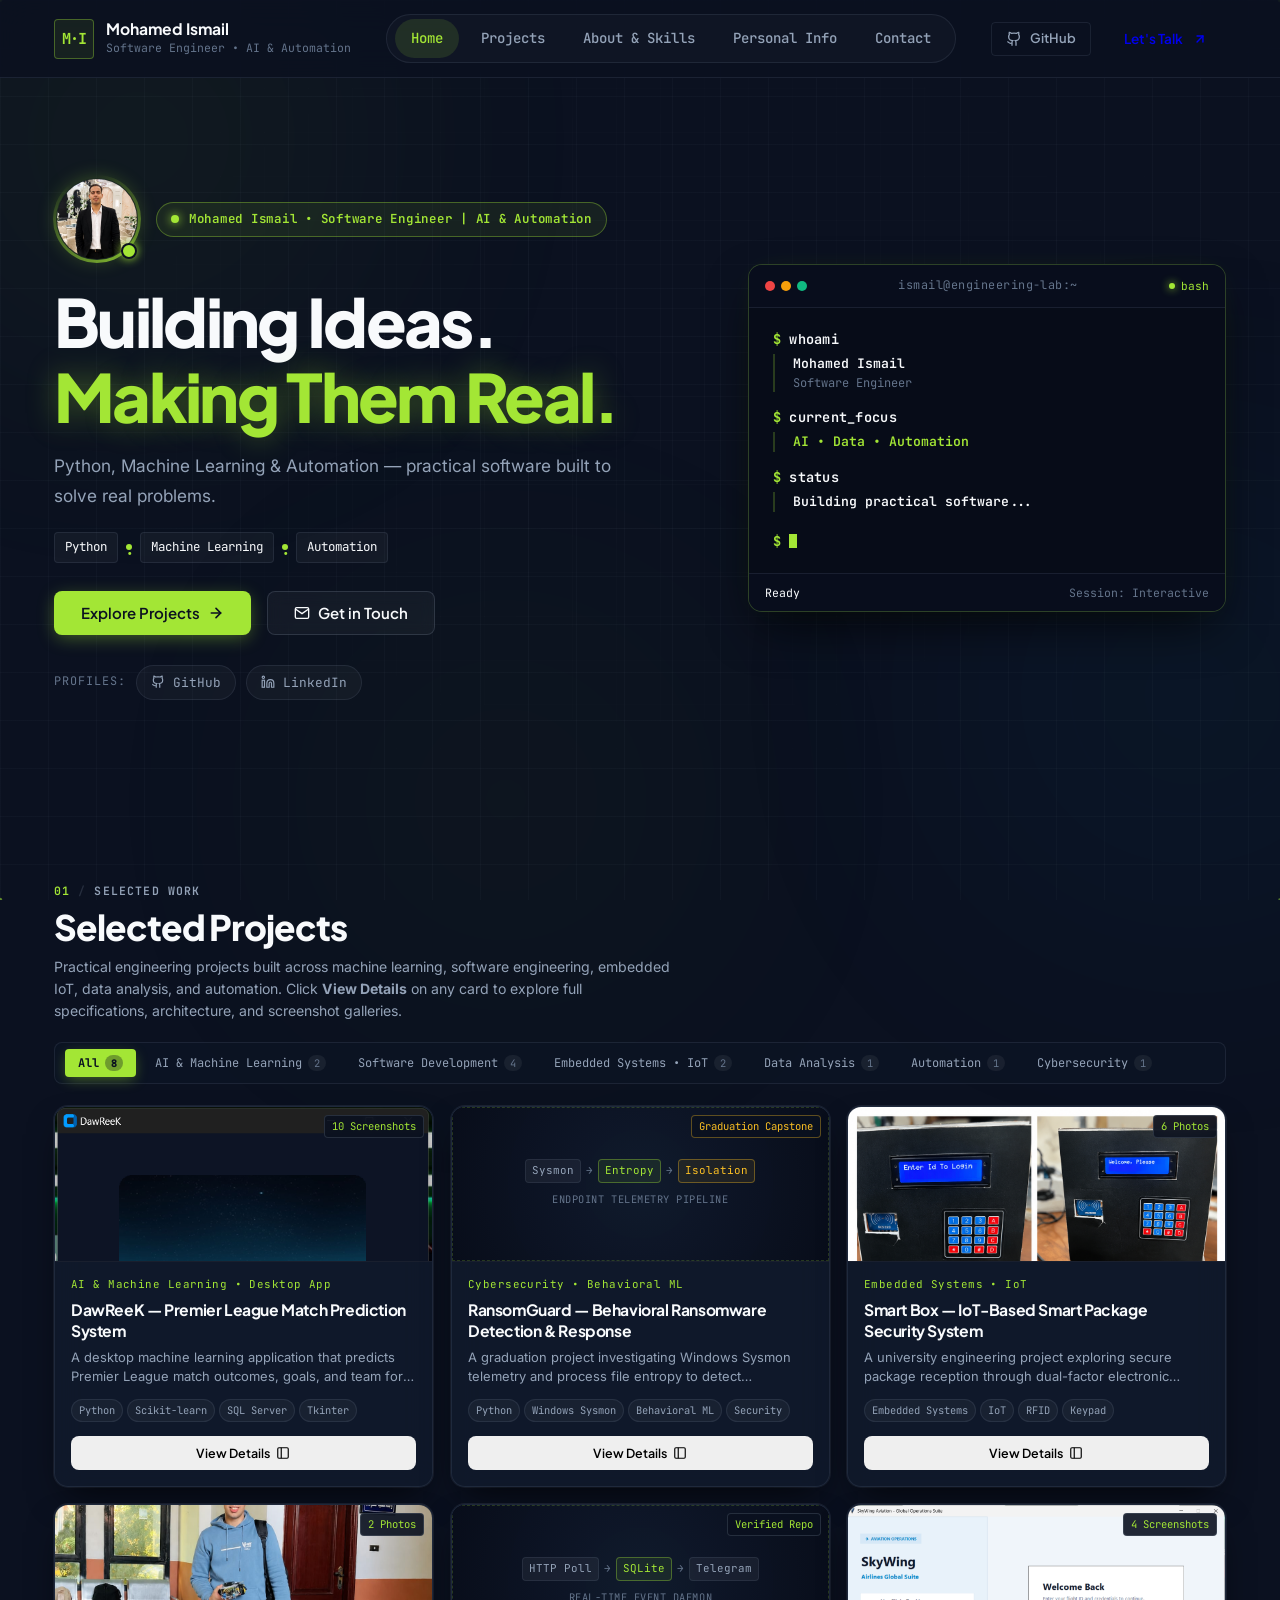
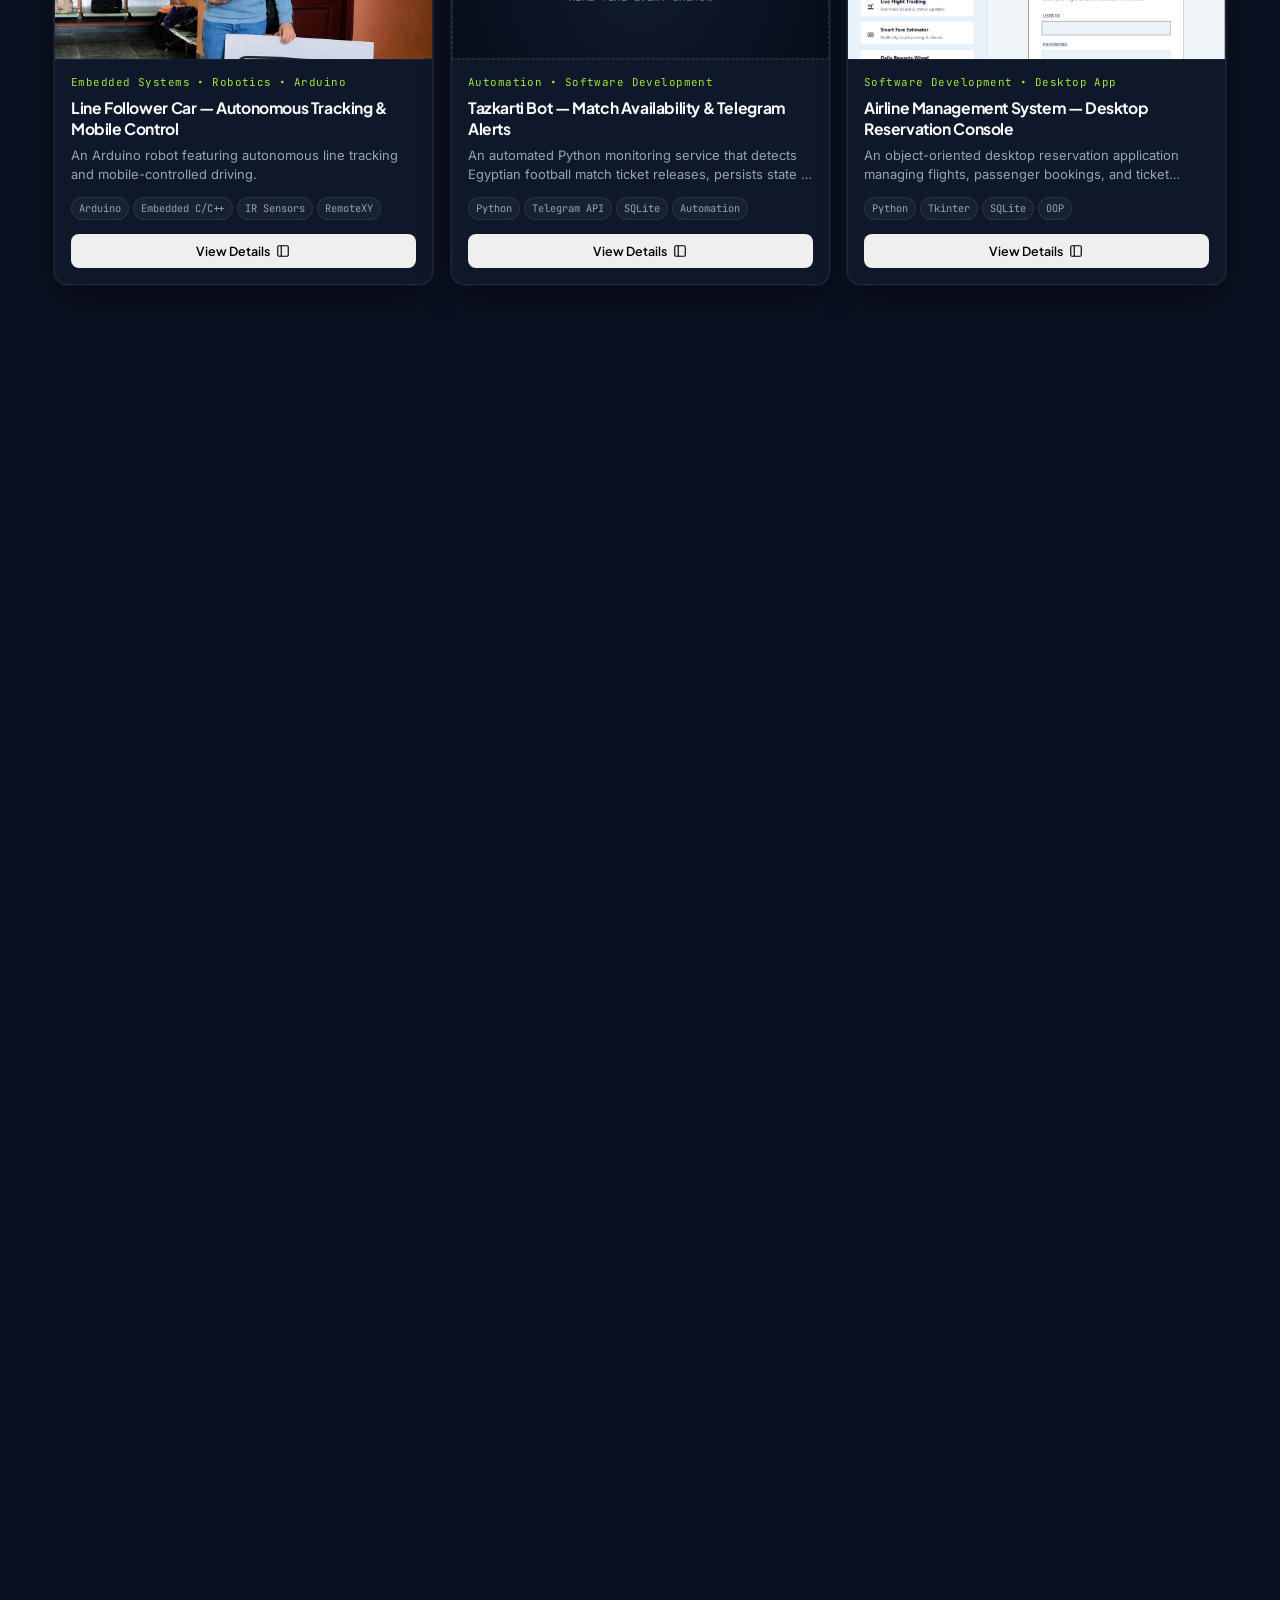
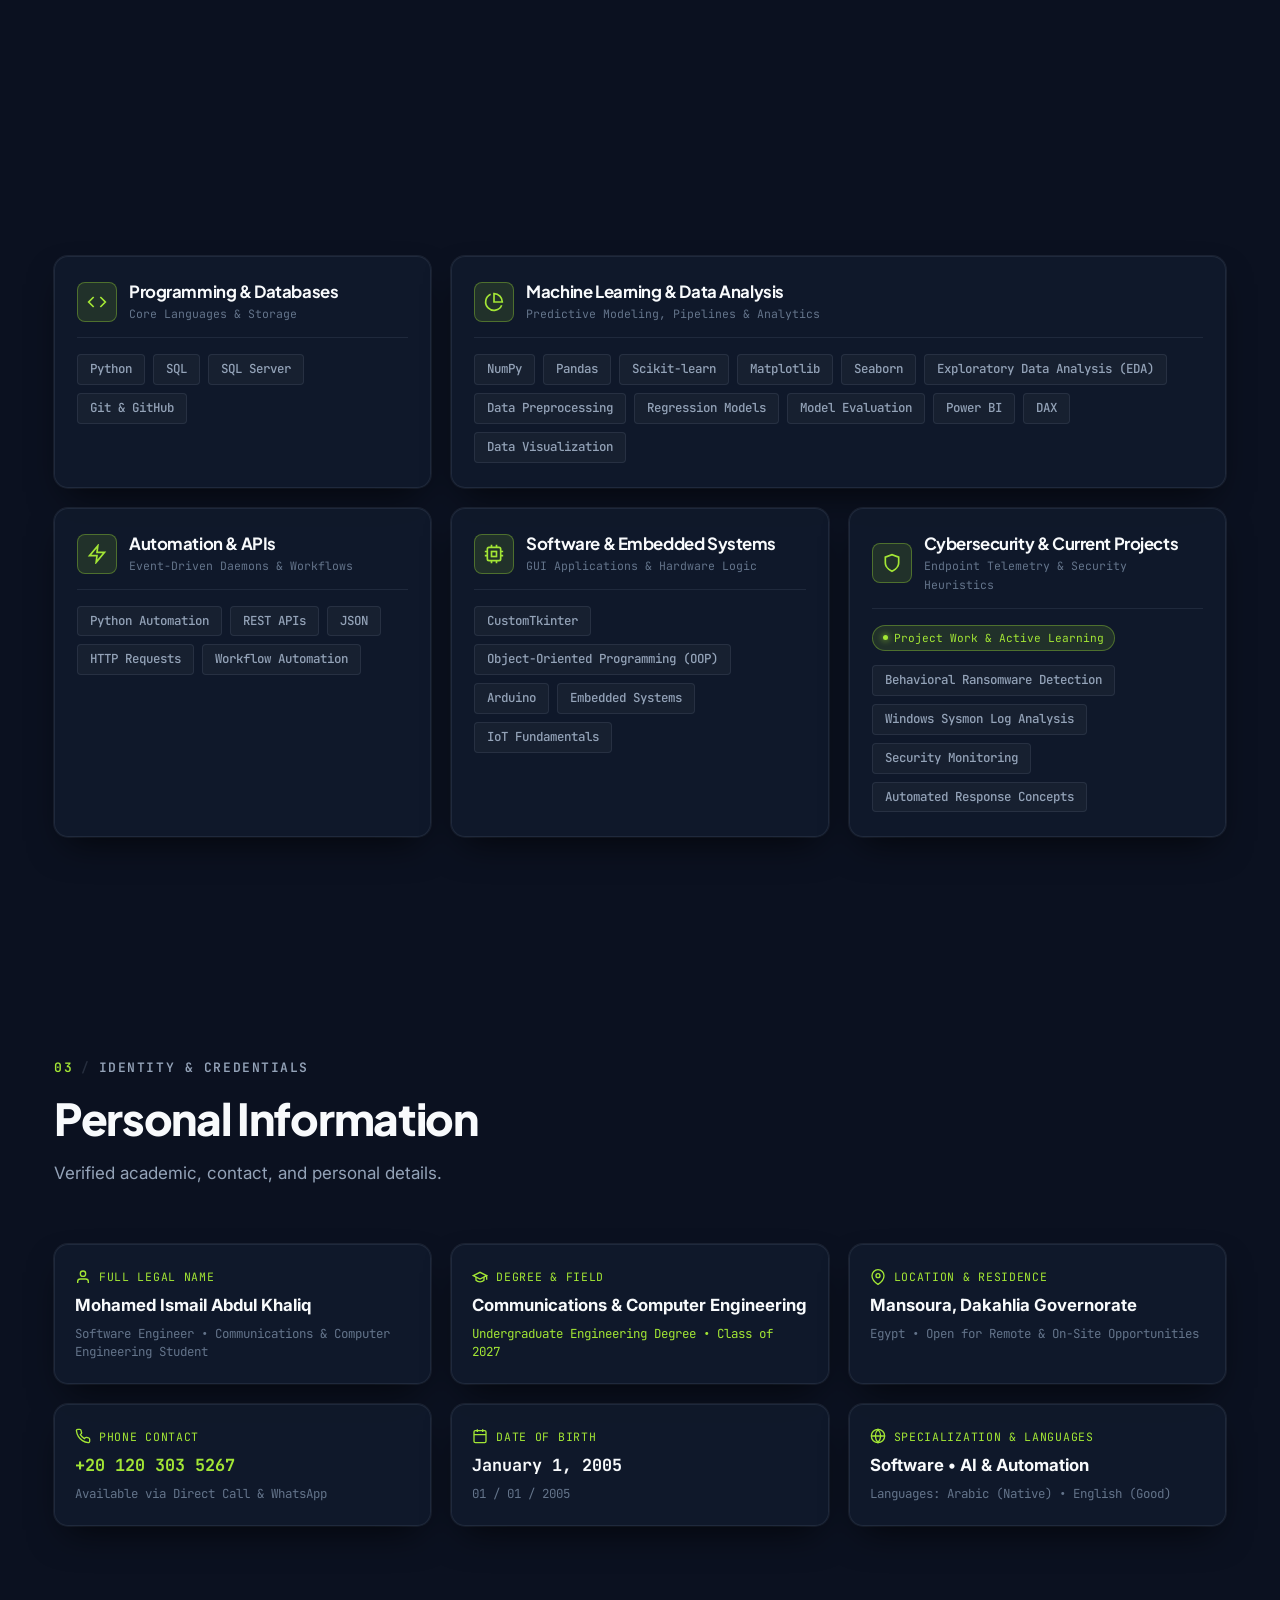
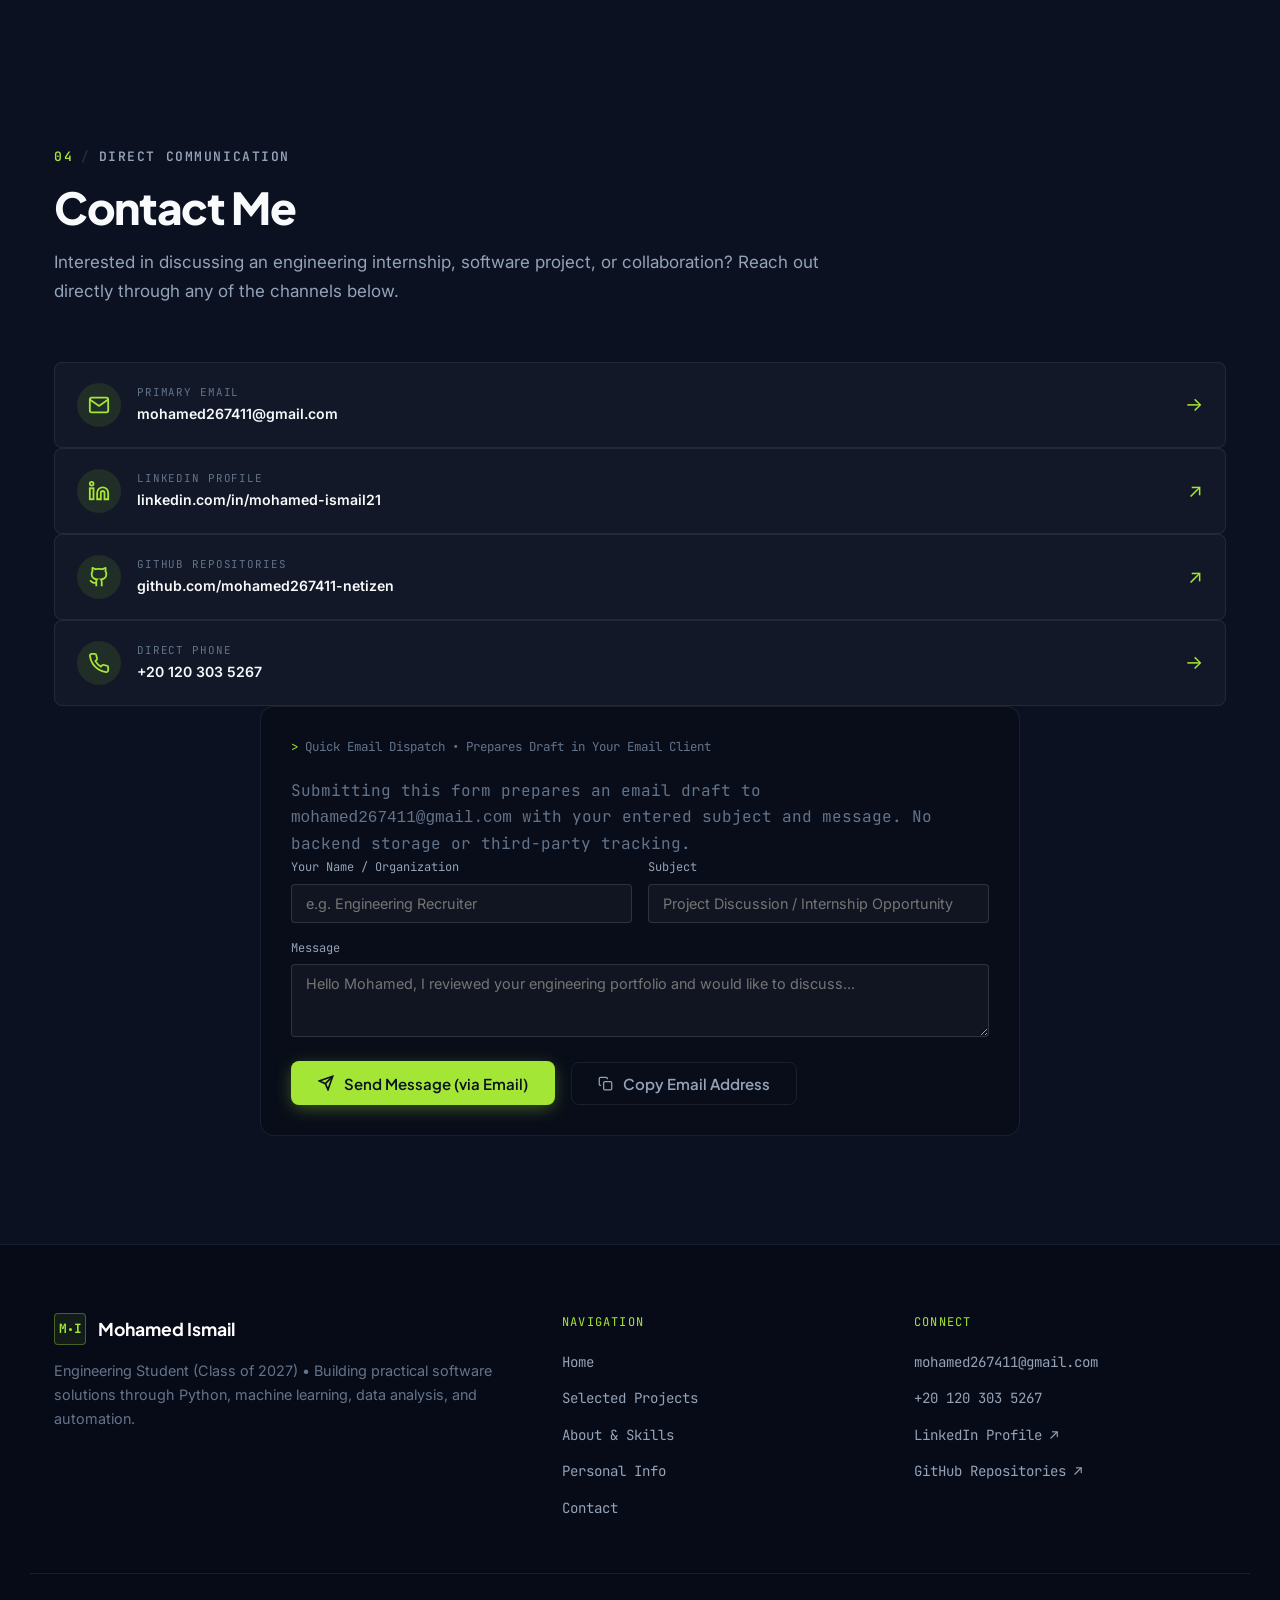
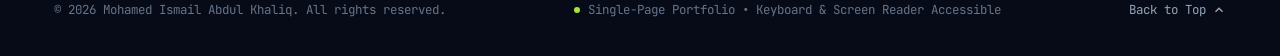
==== index.html @ 7309915f "feat(about-skills): simplify about section text and reorganize skills into 5 compact verified catego" ====
<!DOCTYPE html>
<html lang="en" class="scroll-smooth">
<head>
  <meta charset="UTF-8">
  <meta name="viewport" content="width=device-width, initial-scale=1.0">
  <title>Mohamed Ismail | Software Engineer &bull; AI &amp; Automation</title>
  
  <!-- SEO & Social Sharing Metadata -->
  <meta name="description" content="Engineering portfolio of Mohamed Ismail. Building practical software solutions across Python, machine learning, data analysis, embedded IoT, and automation.">
  <meta name="author" content="Mohamed Ismail">
  <meta name="keywords" content="Mohamed Ismail, Software Engineer, Engineering Student, Python, Machine Learning, Data Analysis, Automation, RansomGuard, DawReeK, Smart Box, Portfolio">
  <meta name="robots" content="index, follow">

  <!-- Open Graph / Social Sharing -->
  <meta property="og:type" content="website">
  <meta property="og:title" content="Mohamed Ismail | Software Engineer &bull; AI &amp; Automation">
  <meta property="og:description" content="Building Ideas Into Real Software. Engineering student specializing in Python, machine learning, data analysis, and automation.">
  <meta property="og:image" content="assets/mohamed-ismail-headshot.jpg">
  <meta property="og:url" content="https://mohamed267411-netizen.github.io/Portfolio/">

  <!-- Twitter Card -->
  <meta name="twitter:card" content="summary_large_image">
  <meta name="twitter:title" content="Mohamed Ismail | Software Engineer &bull; AI &amp; Automation">
  <meta name="twitter:description" content="Building Ideas Into Real Software. Engineering student specializing in Python, machine learning, data analysis, and automation.">
  <meta name="twitter:image" content="assets/mohamed-ismail-headshot.jpg">

  <!-- Favicon: MI Monogram in SVG -->
  <link rel="icon" type="image/svg+xml" href="data:image/svg+xml,%3Csvg xmlns='http://www.w3.org/2000/svg' viewBox='0 0 40 40'%3E%3Crect width='40' height='40' rx='8' fill='%230B1120'/%3E%3Cpath d='M9 29V11h5l4 7.5 4-7.5h5v18h-4v-11l-3.5 6.5h-3L13 18v11H9z' fill='%23A3E635'/%3E%3Ccircle cx='32' cy='27' r='2.5' fill='%23A3E635'/%3E%3C/svg%3E">

  <!-- Google Fonts: Plus Jakarta Sans, Inter, JetBrains Mono -->
  <link rel="preconnect" href="https://fonts.googleapis.com">
  <link rel="preconnect" href="https://fonts.gstatic.com" crossorigin>
  <link href="https://fonts.googleapis.com/css2?family=Inter:wght@300;400;500;600;700&family=JetBrains+Mono:ital,wght@0,400;0,500;0,600;0,700;1,400&family=Plus+Jakarta+Sans:wght@500;600;700;800&display=swap" rel="stylesheet">

  <link rel="stylesheet" href="style.css">
</head>
<body class="bg-navy">
  <!-- Interactive Technical Grid Background Canvas -->
  <canvas id="bg-canvas" aria-hidden="true"></canvas>

  <!-- Ambient Light Orbs -->
  <div class="ambient-glow glow-1" aria-hidden="true"></div>
  <div class="ambient-glow glow-2" aria-hidden="true"></div>
  <div class="ambient-glow glow-3" aria-hidden="true"></div>

  <!-- Skip to Content for Accessibility -->
  <a href="#main-content" class="skip-to-content">Skip to main content</a>

  <!-- =========================================================================
       NAVIGATION BAR (5 Core Sections)
       ========================================================================= -->
  <header class="site-header" id="navbar">
    <div class="container header-container">
      
      <!-- Brand Monogram Logo -->
      <a href="#hero" class="brand-logo" aria-label="Mohamed Ismail - Home">
        <div class="logo-box">
          <span class="logo-letter">M</span>
          <span class="logo-dot"></span>
          <span class="logo-letter">I</span>
        </div>
        <div class="logo-info">
          <span class="logo-name">Mohamed Ismail</span>
          <span class="logo-tagline font-mono">Software Engineer &bull; AI &amp; Automation</span>
        </div>
      </a>

      <!-- Desktop Navigation Menu -->
      <nav class="desktop-nav" aria-label="Primary Navigation">
        <ul class="nav-menu font-mono">
          <li><a href="#hero" class="nav-item">Home</a></li>
          <li><a href="#projects" class="nav-item">Projects</a></li>
          <li><a href="#about-skills" class="nav-item">About &amp; Skills</a></li>
          <li><a href="#personal-info" class="nav-item">Personal Info</a></li>
          <li><a href="#contact" class="nav-item">Contact</a></li>
        </ul>
      </nav>

      <!-- Header Action Group -->
      <div class="header-cta-wrap">
        <a href="https://github.com/mohamed267411-netizen" target="_blank" rel="noopener noreferrer" class="btn btn-sm btn-ghost header-github-btn font-mono" title="GitHub Profile">
          <svg width="16" height="16" viewBox="0 0 24 24" fill="none" stroke="currentColor" stroke-width="2" aria-hidden="true"><path d="M15 22v-4a4.8 4.8 0 0 0-1-3.5c3 0 6-2 6-5.5.08-1.25-.27-2.48-1-3.5.28-1.15.28-2.35 0-3.5 0 0-1 0-3 1.5-2.64-.5-5.36-.5-8 0C6 2 5 2 5 2c-.3 1.15-.3 2.35 0 3.5A5.403 5.403 0 0 0 4 9c0 3.5 3 5.5 6 5.5-.39.49-.68 1.05-.85 1.65-.17.6-.22 1.23-.15 1.85v4"></path><path d="M9 18c-4.51 2-5-2-7-2"></path></svg>
          <span>GitHub</span>
        </a>

        <a href="#contact" class="btn btn-sm btn-lime header-talk-btn">
          <span>Let's Talk</span>
          <svg width="14" height="14" viewBox="0 0 24 24" fill="none" stroke="currentColor" stroke-width="2.5" stroke-linecap="round" stroke-linejoin="round" aria-hidden="true"><line x1="7" y1="17" x2="17" y2="7"></line><polyline points="7 7 17 7 17 17"></polyline></svg>
        </a>

        <!-- Mobile Drawer Toggle -->
        <button id="mobile-toggle" class="mobile-toggle" aria-label="Toggle navigation menu" aria-expanded="false" aria-controls="mobile-nav">
          <span class="bar bar-1"></span>
          <span class="bar bar-2"></span>
          <span class="bar bar-3"></span>
        </button>
      </div>

    </div>

    <!-- Mobile Drawer Navigation -->
    <div id="mobile-nav" class="mobile-nav" aria-hidden="true">
      <div class="mobile-nav-inner container">
        <ul class="mobile-menu-list">
          <li><a href="#hero" class="mobile-nav-link">Home</a></li>
          <li><a href="#projects" class="mobile-nav-link">Selected Projects</a></li>
          <li><a href="#about-skills" class="mobile-nav-link">About &amp; Skills</a></li>
          <li><a href="#personal-info" class="mobile-nav-link">Personal Information</a></li>
          <li><a href="#contact" class="mobile-nav-link">Contact</a></li>
        </ul>

        <div class="mobile-nav-bottom">
          <div class="mobile-status-pill font-mono">
            <span class="pulse-lime"></span>
            <span>Engineering Student &bull; Class of 2027</span>
          </div>
          <div class="mobile-social-bar">
            <a href="mailto:mohamed267411@gmail.com" class="mobile-social-link" aria-label="Send Email">
              <svg width="18" height="18" viewBox="0 0 24 24" fill="none" stroke="currentColor" stroke-width="2" aria-hidden="true"><path d="M4 4h16c1.1 0 2 .9 2 2v12c0 1.1-.9 2-2 2H4c-1.1 0-2-.9-2-2V6c0-1.1.9-2 2-2z"></path><polyline points="22,6 12,13 2,6"></polyline></svg>
            </a>
            <a href="https://www.linkedin.com/in/mohamed-ismail21" target="_blank" rel="noopener noreferrer" class="mobile-social-link" aria-label="LinkedIn Profile">
              <svg width="18" height="18" viewBox="0 0 24 24" fill="none" stroke="currentColor" stroke-width="2" aria-hidden="true"><path d="M16 8a6 6 0 0 1 6 6v7h-4v-7a2 2 0 0 0-2-2 2 2 0 0 0-2 2v7h-4v-7a6 6 0 0 1 6-6z"></path><rect x="2" y="9" width="4" height="12"></rect><circle cx="4" cy="4" r="2"></circle></svg>
            </a>
            <a href="https://github.com/mohamed267411-netizen" target="_blank" rel="noopener noreferrer" class="mobile-social-link" aria-label="GitHub Profile">
              <svg width="18" height="18" viewBox="0 0 24 24" fill="none" stroke="currentColor" stroke-width="2" aria-hidden="true"><path d="M15 22v-4a4.8 4.8 0 0 0-1-3.5c3 0 6-2 6-5.5.08-1.25-.27-2.48-1-3.5.28-1.15.28-2.35 0-3.5 0 0-1 0-3 1.5-2.64-.5-5.36-.5-8 0C6 2 5 2 5 2c-.3 1.15-.3 2.35 0 3.5A5.403 5.403 0 0 0 4 9c0 3.5 3 5.5 6 5.5-.39.49-.68 1.05-.85 1.65-.17.6-.22 1.23-.15 1.85v4"></path><path d="M9 18c-4.51 2-5-2-7-2"></path></svg>
            </a>
          </div>
        </div>
      </div>
    </div>
  </header>

  <main id="main-content" tabindex="-1">
    
    <!-- =========================================================================
         SECTION 1: HERO SECTION
         ========================================================================= -->
    <section id="hero" class="hero-section">
      <div class="container hero-layout">
        
        <!-- Left: Personal Introduction & Actions -->
        <div class="hero-text-block">
          
          <!-- Identity Badge with Animated Avatar Ring -->
          <div class="hero-badge-wrap">
            <div class="hero-avatar-ring" title="Mohamed Ismail">
              <img src="assets/mohamed-ismail-headshot.jpg" alt="Mohamed Ismail" class="hero-avatar-img" width="84" height="84">
              <span class="avatar-live-indicator" title="Available for opportunities"></span>
            </div>
            <div class="status-badge-inline font-mono">
              <span class="status-indicator-dot"></span>
              <span class="status-label-text">Mohamed Ismail &bull; Software Engineer | AI &amp; Automation</span>
            </div>
          </div>

          <!-- Bold Main Headline -->
          <h1 class="hero-headline">
            <span class="hero-headline-line">Building Ideas.</span>
            <span class="hero-headline-line text-lime text-glow">Making Them Real.</span>
          </h1>

          <!-- Concise Supporting Description -->
          <p class="hero-supporting-text">
            Python, Machine Learning &amp; Automation &mdash; practical software built to solve real problems.
          </p>

          <!-- Exactly Three Compact Skill Highlights -->
          <div class="hero-spec-strip font-mono" aria-label="Core Technical Focus">
            <span class="spec-tag">Python</span>
            <span class="spec-dot" aria-hidden="true">&bull;</span>
            <span class="spec-tag">Machine Learning</span>
            <span class="spec-dot" aria-hidden="true">&bull;</span>
            <span class="spec-tag">Automation</span>
          </div>

          <!-- Primary & Secondary CTAs -->
          <div class="hero-cta-group">
            <a href="#projects" class="btn btn-primary btn-lime cta-primary-btn">
              <span>Explore Projects</span>
              <svg class="cta-arrow" width="16" height="16" viewBox="0 0 24 24" fill="none" stroke="currentColor" stroke-width="2.5" stroke-linecap="round" stroke-linejoin="round" aria-hidden="true"><line x1="5" y1="12" x2="19" y2="12"></line><polyline points="12 5 19 12 12 19"></polyline></svg>
            </a>

            <a href="#contact" class="btn btn-secondary cta-secondary-btn">
              <svg width="16" height="16" viewBox="0 0 24 24" fill="none" stroke="currentColor" stroke-width="2" aria-hidden="true"><path d="M4 4h16c1.1 0 2 .9 2 2v12c0 1.1-.9 2-2 2H4c-1.1 0-2-.9-2-2V6c0-1.1.9-2 2-2z"></path><polyline points="22,6 12,13 2,6"></polyline></svg>
              <span>Get in Touch</span>
            </a>
          </div>

          <!-- Verified Profile Chips -->
          <div class="hero-social-row font-mono">
            <span class="social-label text-muted">PROFILES:</span>
            <a href="https://github.com/mohamed267411-netizen" target="_blank" rel="noopener noreferrer" class="social-chip" title="GitHub Profile">
              <svg width="14" height="14" viewBox="0 0 24 24" fill="none" stroke="currentColor" stroke-width="2" aria-hidden="true"><path d="M15 22v-4a4.8 4.8 0 0 0-1-3.5c3 0 6-2 6-5.5.08-1.25-.27-2.48-1-3.5.28-1.15.28-2.35 0-3.5 0 0-1 0-3 1.5-2.64-.5-5.36-.5-8 0C6 2 5 2 5 2c-.3 1.15-.3 2.35 0 3.5A5.403 5.403 0 0 0 4 9c0 3.5 3 5.5 6 5.5-.39.49-.68 1.05-.85 1.65-.17.6-.22 1.23-.15 1.85v4"></path><path d="M9 18c-4.51 2-5-2-7-2"></path></svg>
              <span>GitHub</span>
            </a>
            <a href="https://www.linkedin.com/in/mohamed-ismail21" target="_blank" rel="noopener noreferrer" class="social-chip" title="LinkedIn Profile">
              <svg width="14" height="14" viewBox="0 0 24 24" fill="none" stroke="currentColor" stroke-width="2" aria-hidden="true"><path d="M16 8a6 6 0 0 1 6 6v7h-4v-7a2 2 0 0 0-2-2 2 2 0 0 0-2 2v7h-4v-7a6 6 0 0 1 6-6z"></path><rect x="2" y="9" width="4" height="12"></rect><circle cx="4" cy="4" r="2"></circle></svg>
              <span>LinkedIn</span>
            </a>
          </div>

        </div>

        <!-- Right: Technical Profile Hub Card / Terminal -->
        <div class="hero-terminal-side">
          <div class="tech-card-hub hero-terminal-card" id="hero-terminal-card">
            <div class="tech-hub-header font-mono">
              <div class="hub-window-controls" aria-hidden="true">
                <span class="control-dot red"></span>
                <span class="control-dot yellow"></span>
                <span class="control-dot green"></span>
              </div>
              <span class="hub-title">ismail@engineering-lab:~</span>
              <span class="hub-pulse-tag"><span class="pulse-lime"></span> bash</span>
            </div>

            <!-- Terminal Screen with Progressive Typing & Static Fallback -->
            <div class="hero-terminal-body font-mono" id="hero-terminal-body">
              
              <!-- Item 1: whoami -->
              <div class="term-entry" data-step="1">
                <div class="terminal-line"><span class="term-prompt">$</span> <span class="term-cmd">whoami</span></div>
                <div class="term-output">
                  <div class="term-val text-primary font-bold">Mohamed Ismail</div>
                  <div class="term-sub text-muted">Software Engineer</div>
                </div>
              </div>

              <!-- Item 2: current_focus -->
              <div class="term-entry" data-step="2">
                <div class="terminal-line"><span class="term-prompt">$</span> <span class="term-cmd">current_focus</span></div>
                <div class="term-output">
                  <div class="term-val text-lime">AI &bull; Data &bull; Automation</div>
                </div>
              </div>

              <!-- Item 3: status -->
              <div class="term-entry" data-step="3">
                <div class="terminal-line"><span class="term-prompt">$</span> <span class="term-cmd">status</span></div>
                <div class="term-output">
                  <div class="term-val text-secondary">Building practical software...</div>
                </div>
              </div>

              <!-- Active Cursor Line -->
              <div class="terminal-line cursor-line" id="term-cursor-line" aria-hidden="true">
                <span class="term-prompt">$</span> <span class="term-cursor"></span>
              </div>

            </div>

            <div class="hub-status-footer font-mono">
              <div class="stat-slice"><span class="status-indicator-dot mini"></span> Ready</div>
              <div class="stat-slice text-muted">Session: Interactive</div>
            </div>
          </div>
        </div>

      </div>
    </section>

    <!-- =========================================================================
         SECTION 2: SELECTED PROJECTS (The Main Attraction)
         ========================================================================= -->
    <section id="projects" class="projects-section section-padding">
      <div class="container">
        
        <div class="section-title-wrap" data-reveal="fade-up">
          <div class="section-label font-mono">
            <span class="label-idx">01</span>
            <span class="label-slash">/</span>
            <span class="label-name">SELECTED WORK</span>
          </div>
          <h2 class="section-heading">Selected Projects</h2>
          <p class="section-subtext">
            Practical engineering projects built across machine learning, software engineering, embedded IoT, data analysis, and automation. Click <strong>View Details</strong> on any card to explore full specifications, architecture, and screenshot galleries.
          </p>
        </div>

        <!-- Category Filters Bar -->
        <div class="projects-filter-bar font-mono" role="tablist" aria-label="Filter projects by category" data-reveal="fade-up">
          <button class="filter-tab-btn active" data-filter="all" role="tab" aria-selected="true">
            <span>All</span>
            <span class="filter-count">8</span>
          </button>
          <button class="filter-tab-btn" data-filter="ai-ml" role="tab" aria-selected="false">
            <span>AI &amp; Machine Learning</span>
            <span class="filter-count">2</span>
          </button>
          <button class="filter-tab-btn" data-filter="software" role="tab" aria-selected="false">
            <span>Software Development</span>
            <span class="filter-count">4</span>
          </button>
          <button class="filter-tab-btn" data-filter="embedded-iot" role="tab" aria-selected="false">
            <span>Embedded Systems &bull; IoT</span>
            <span class="filter-count">2</span>
          </button>
          <button class="filter-tab-btn" data-filter="data-analysis" role="tab" aria-selected="false">
            <span>Data Analysis</span>
            <span class="filter-count">1</span>
          </button>
          <button class="filter-tab-btn" data-filter="automation" role="tab" aria-selected="false">
            <span>Automation</span>
            <span class="filter-count">1</span>
          </button>
          <button class="filter-tab-btn" data-filter="cybersecurity" role="tab" aria-selected="false">
            <span>Cybersecurity</span>
            <span class="filter-count">1</span>
          </button>
        </div>

        <!-- Responsive Card Grid: 7 Selected Projects -->
        <div class="projects-grid" id="projects-container">
          
          <!-- CARD 1: DawReeK -->
          <article class="project-grid-card spotlight-card" data-category="ai-ml software" data-reveal="fade-up">
            <div class="project-thumbnail-wrap">
              <img src="assets/dawreek-1.png" alt="DawReeK Premier League Match Prediction System" class="project-thumbnail-img" loading="lazy">
              <span class="thumbnail-badge font-mono">10 Screenshots</span>
            </div>
            <div class="project-card-body">
              <div class="project-card-category font-mono">AI &amp; Machine Learning &bull; Desktop App</div>
              <h3 class="project-card-title">DawReeK &mdash; Premier League Match Prediction System</h3>
              <p class="project-card-desc">
                A desktop machine learning application that predicts Premier League match outcomes, goals, and team form using Poisson and regression algorithms with SQL Server.
              </p>
              <div class="project-card-tags font-mono">
                <span class="tech-pill">Python</span>
                <span class="tech-pill">Scikit-learn</span>
                <span class="tech-pill">SQL Server</span>
                <span class="tech-pill">Tkinter</span>
              </div>
              <div class="project-card-footer">
                <button type="button" class="btn btn-sm btn-lime btn-view-details" data-project-id="dawreek">
                  <span>View Details</span>
                  <svg width="14" height="14" viewBox="0 0 24 24" fill="none" stroke="currentColor" stroke-width="2" aria-hidden="true"><rect x="3" y="3" width="18" height="18" rx="2" ry="2"></rect><line x1="9" y1="3" x2="9" y2="21"></line></svg>
                </button>
              </div>
            </div>
          </article>

          <!-- CARD 2: RansomGuard -->
          <article class="project-grid-card spotlight-card" data-category="cybersecurity ai-ml" data-reveal="fade-up">
            <div class="project-thumbnail-wrap">
              <div class="schematic-mini-thumb font-mono">
                <div class="mini-pipe-row"><span class="mini-node">Sysmon</span> &rarr; <span class="mini-node highlight">Entropy</span> &rarr; <span class="mini-node amber">Isolation</span></div>
                <div class="mini-thumb-caption">Endpoint Telemetry Pipeline</div>
              </div>
              <span class="thumbnail-badge amber font-mono">Graduation Capstone</span>
            </div>
            <div class="project-card-body">
              <div class="project-card-category font-mono">Cybersecurity &bull; Behavioral ML</div>
              <h3 class="project-card-title">RansomGuard &mdash; Behavioral Ransomware Detection &amp; Response</h3>
              <p class="project-card-desc">
                A graduation project investigating Windows Sysmon telemetry and process file entropy to detect ransomware behavior and explore automated host isolation.
              </p>
              <div class="project-card-tags font-mono">
                <span class="tech-pill">Python</span>
                <span class="tech-pill">Windows Sysmon</span>
                <span class="tech-pill">Behavioral ML</span>
                <span class="tech-pill">Security</span>
              </div>
              <div class="project-card-footer">
                <button type="button" class="btn btn-sm btn-lime btn-view-details" data-project-id="ransomguard">
                  <span>View Details</span>
                  <svg width="14" height="14" viewBox="0 0 24 24" fill="none" stroke="currentColor" stroke-width="2" aria-hidden="true"><rect x="3" y="3" width="18" height="18" rx="2" ry="2"></rect><line x1="9" y1="3" x2="9" y2="21"></line></svg>
                </button>
              </div>
            </div>
          </article>

          <!-- CARD 3: Smart Box -->
          <article class="project-grid-card spotlight-card" data-category="embedded-iot" data-reveal="fade-up">
            <div class="project-thumbnail-wrap">
              <img src="assets/smart-box.png" alt="Smart Box IoT Package Security System" class="project-thumbnail-img" loading="lazy">
              <span class="thumbnail-badge font-mono">6 Photos</span>
            </div>
            <div class="project-card-body">
              <div class="project-card-category font-mono">Embedded Systems &bull; IoT</div>
              <h3 class="project-card-title">Smart Box &mdash; IoT-Based Smart Package Security System</h3>
              <p class="project-card-desc">
                A university engineering project exploring secure package reception through dual-factor electronic access control, microcontroller logic, and IoT status monitoring.
              </p>
              <div class="project-card-tags font-mono">
                <span class="tech-pill">Embedded Systems</span>
                <span class="tech-pill">IoT</span>
                <span class="tech-pill">RFID</span>
                <span class="tech-pill">Keypad</span>
              </div>
              <div class="project-card-footer">
                <button type="button" class="btn btn-sm btn-lime btn-view-details" data-project-id="smartbox">
                  <span>View Details</span>
                  <svg width="14" height="14" viewBox="0 0 24 24" fill="none" stroke="currentColor" stroke-width="2" aria-hidden="true"><rect x="3" y="3" width="18" height="18" rx="2" ry="2"></rect><line x1="9" y1="3" x2="9" y2="21"></line></svg>
                </button>
              </div>
            </div>
          </article>

          <!-- CARD 4: Line Follower Car -->
          <article class="project-grid-card spotlight-card" data-category="embedded-iot" data-reveal="fade-up">
            <div class="project-thumbnail-wrap">
              <img src="assets/line-follower-car.jpg" alt="Line Follower Car with Track and Mobile RemoteXY Interface" class="project-thumbnail-img" style="object-position: center 30%;" loading="lazy">
              <span class="thumbnail-badge font-mono">2 Photos</span>
            </div>
            <div class="project-card-body">
              <div class="project-card-category font-mono">Embedded Systems &bull; Robotics &bull; Arduino</div>
              <h3 class="project-card-title">Line Follower Car &mdash; Autonomous Tracking &amp; Mobile Control</h3>
              <p class="project-card-desc">
                An Arduino robot featuring autonomous line tracking and mobile-controlled driving.
              </p>
              <div class="project-card-tags font-mono">
                <span class="tech-pill">Arduino</span>
                <span class="tech-pill">Embedded C/C++</span>
                <span class="tech-pill">IR Sensors</span>
                <span class="tech-pill">RemoteXY</span>
              </div>
              <div class="project-card-footer">
                <button type="button" class="btn btn-sm btn-lime btn-view-details" data-project-id="linefollower">
                  <span>View Details</span>
                  <svg width="14" height="14" viewBox="0 0 24 24" fill="none" stroke="currentColor" stroke-width="2" aria-hidden="true"><rect x="3" y="3" width="18" height="18" rx="2" ry="2"></rect><line x1="9" y1="3" x2="9" y2="21"></line></svg>
                </button>
              </div>
            </div>
          </article>

          <!-- CARD 5: Tazkarti Bot -->
          <article class="project-grid-card spotlight-card" data-category="automation software" data-reveal="fade-up">
            <div class="project-thumbnail-wrap">
              <div class="schematic-mini-thumb font-mono">
                <div class="mini-pipe-row"><span class="mini-node">HTTP Poll</span> &rarr; <span class="mini-node highlight">SQLite</span> &rarr; <span class="mini-node">Telegram</span></div>
                <div class="mini-thumb-caption">Real-Time Event Daemon</div>
              </div>
              <span class="thumbnail-badge font-mono">Verified Repo</span>
            </div>
            <div class="project-card-body">
              <div class="project-card-category font-mono">Automation &bull; Software Development</div>
              <h3 class="project-card-title">Tazkarti Bot &mdash; Match Availability &amp; Telegram Alerts</h3>
              <p class="project-card-desc">
                An automated Python monitoring service that detects Egyptian football match ticket releases, persists state in SQLite, and broadcasts instant push alerts via Telegram.
              </p>
              <div class="project-card-tags font-mono">
                <span class="tech-pill">Python</span>
                <span class="tech-pill">Telegram API</span>
                <span class="tech-pill">SQLite</span>
                <span class="tech-pill">Automation</span>
              </div>
              <div class="project-card-footer">
                <button type="button" class="btn btn-sm btn-lime btn-view-details" data-project-id="tazkarti">
                  <span>View Details</span>
                  <svg width="14" height="14" viewBox="0 0 24 24" fill="none" stroke="currentColor" stroke-width="2" aria-hidden="true"><rect x="3" y="3" width="18" height="18" rx="2" ry="2"></rect><line x1="9" y1="3" x2="9" y2="21"></line></svg>
                </button>
              </div>
            </div>
          </article>

          <!-- CARD 6: Airline Management System -->
          <article class="project-grid-card spotlight-card" data-category="software" data-reveal="fade-up">
            <div class="project-thumbnail-wrap">
              <img src="assets/air1.png" alt="Airline Management System Desktop Interface" class="project-thumbnail-img" loading="lazy">
              <span class="thumbnail-badge font-mono">4 Screenshots</span>
            </div>
            <div class="project-card-body">
              <div class="project-card-category font-mono">Software Development &bull; Desktop App</div>
              <h3 class="project-card-title">Airline Management System &mdash; Desktop Reservation Console</h3>
              <p class="project-card-desc">
                An object-oriented desktop reservation application managing flights, passenger bookings, and ticket states with relational SQLite persistence and a Tkinter GUI.
              </p>
              <div class="project-card-tags font-mono">
                <span class="tech-pill">Python</span>
                <span class="tech-pill">Tkinter</span>
                <span class="tech-pill">SQLite</span>
                <span class="tech-pill">OOP</span>
              </div>
              <div class="project-card-footer">
                <button type="button" class="btn btn-sm btn-lime btn-view-details" data-project-id="airline">
                  <span>View Details</span>
                  <svg width="14" height="14" viewBox="0 0 24 24" fill="none" stroke="currentColor" stroke-width="2" aria-hidden="true"><rect x="3" y="3" width="18" height="18" rx="2" ry="2"></rect><line x1="9" y1="3" x2="9" y2="21"></line></svg>
                </button>
              </div>
            </div>
          </article>

          <!-- CARD 7: Gym Members Analytics -->
          <article class="project-grid-card spotlight-card" data-category="data-analysis" data-reveal="fade-up">
            <div class="project-thumbnail-wrap">
              <img src="assets/gym-dashboard.png" alt="Gym Members Analytics Dashboard" class="project-thumbnail-img" loading="lazy">
              <span class="thumbnail-badge font-mono">Data Dashboard</span>
            </div>
            <div class="project-card-body">
              <div class="project-card-category font-mono">Data Analysis &bull; Python</div>
              <h3 class="project-card-title">Gym Members Analytics &mdash; Exploratory Data Analysis</h3>
              <p class="project-card-desc">
                An exploratory data analysis project evaluating gym member attendance patterns, workout frequency, and subscription retention factors using Pandas and Matplotlib.
              </p>
              <div class="project-card-tags font-mono">
                <span class="tech-pill">Python</span>
                <span class="tech-pill">Pandas</span>
                <span class="tech-pill">NumPy</span>
                <span class="tech-pill">Matplotlib</span>
              </div>
              <div class="project-card-footer">
                <button type="button" class="btn btn-sm btn-lime btn-view-details" data-project-id="gym">
                  <span>View Details</span>
                  <svg width="14" height="14" viewBox="0 0 24 24" fill="none" stroke="currentColor" stroke-width="2" aria-hidden="true"><rect x="3" y="3" width="18" height="18" rx="2" ry="2"></rect><line x1="9" y1="3" x2="9" y2="21"></line></svg>
                </button>
              </div>
            </div>
          </article>

          <!-- CARD 8: Your Movies -->
          <article class="project-grid-card spotlight-card" data-category="software" data-reveal="fade-up">
            <div class="project-thumbnail-wrap">
              <div class="schematic-mini-thumb font-mono">
                <div class="mini-pipe-row"><span class="mini-node">Movies</span> &bull; <span class="mini-node highlight">Series</span> &bull; <span class="mini-node">Anime</span></div>
                <div class="mini-thumb-caption">Responsive Multi-Page Portal</div>
              </div>
              <span class="thumbnail-badge font-mono">Live Demo</span>
            </div>
            <div class="project-card-body">
              <div class="project-card-category font-mono">Software Development &bull; Web Technologies</div>
              <h3 class="project-card-title">Your Movies &mdash; Multi-Page Entertainment Web Portal</h3>
              <p class="project-card-desc">
                A responsive multi-page entertainment catalog for movies, series, and anime built with semantic HTML5, CSS3 transitions, and vanilla JavaScript DOM filtering.
              </p>
              <div class="project-card-tags font-mono">
                <span class="tech-pill">HTML5</span>
                <span class="tech-pill">CSS3</span>
                <span class="tech-pill">JavaScript</span>
                <span class="tech-pill">GitHub Pages</span>
              </div>
              <div class="project-card-footer">
                <button type="button" class="btn btn-sm btn-lime btn-view-details" data-project-id="yourmovies">
                  <span>View Details</span>
                  <svg width="14" height="14" viewBox="0 0 24 24" fill="none" stroke="currentColor" stroke-width="2" aria-hidden="true"><rect x="3" y="3" width="18" height="18" rx="2" ry="2"></rect><line x1="9" y1="3" x2="9" y2="21"></line></svg>
                </button>
              </div>
            </div>
          </article>

        </div>

      </div>
    </section>

    <!-- =========================================================================
         SECTION 3: ABOUT & SKILLS (Combined Narrative & Capabilities)
         ========================================================================= -->
    <section id="about-skills" class="about-skills-section section-padding">
      <div class="container">
        
        <div class="section-title-wrap" data-reveal="fade-up">
          <div class="section-label font-mono">
            <span class="label-idx">02</span>
            <span class="label-slash">/</span>
            <span class="label-name">BACKGROUND &amp; CAPABILITIES</span>
          </div>
          <h2 class="section-heading">About &amp; Technical Skills</h2>
          <p class="section-subtext">
            My engineering foundation, practical approach to software, and verified core technical capabilities.
          </p>
        </div>

        <!-- Part 1: Biography & Authentic Portrait -->
        <div class="about-editorial-grid" data-reveal="fade-up">
          
          <!-- Portrait Showcase Card -->
          <div class="about-portrait-wrap">
            <div class="portrait-card spotlight-card">
              <div class="portrait-img-box">
                <img src="assets/mohamed-ismail.jpg" alt="Mohamed Ismail - Engineering student and aspiring Software Engineer" class="portrait-image" width="608" height="636" loading="lazy">
                <div class="portrait-badge font-mono">
                  <span class="pulse-lime"></span>
                  <span>Engineering Student &bull; Class of 2027</span>
                </div>
              </div>
              <div class="portrait-details">
                <div class="portrait-header">
                  <h3 class="portrait-name">Mohamed Ismail</h3>
                  <span class="portrait-role font-mono text-lime">Software Engineer | AI &amp; Automation</span>
                </div>
                <div class="portrait-tags-row font-mono">
                  <span>Python</span>
                  <span>Machine Learning</span>
                  <span>SQL Server</span>
                  <span>Automation</span>
                  <span>Embedded IoT</span>
                </div>
                <div class="portrait-social-row">
                  <a href="https://github.com/mohamed267411-netizen" target="_blank" rel="noopener noreferrer" class="portrait-chip" title="GitHub Profile">
                    <svg width="15" height="15" viewBox="0 0 24 24" fill="none" stroke="currentColor" stroke-width="2" aria-hidden="true"><path d="M15 22v-4a4.8 4.8 0 0 0-1-3.5c3 0 6-2 6-5.5.08-1.25-.27-2.48-1-3.5.28-1.15.28-2.35 0-3.5 0 0-1 0-3 1.5-2.64-.5-5.36-.5-8 0C6 2 5 2 5 2c-.3 1.15-.3 2.35 0 3.5A5.403 5.403 0 0 0 4 9c0 3.5 3 5.5 6 5.5-.39.49-.68 1.05-.85 1.65-.17.6-.22 1.23-.15 1.85v4"></path><path d="M9 18c-4.51 2-5-2-7-2"></path></svg>
                    <span>GitHub</span>
                  </a>
                  <a href="https://www.linkedin.com/in/mohamed-ismail21" target="_blank" rel="noopener noreferrer" class="portrait-chip" title="LinkedIn Profile">
                    <svg width="15" height="15" viewBox="0 0 24 24" fill="none" stroke="currentColor" stroke-width="2" aria-hidden="true"><path d="M16 8a6 6 0 0 1 6 6v7h-4v-7a2 2 0 0 0-2-2 2 2 0 0 0-2 2v7h-4v-7a6 6 0 0 1 6-6z"></path><rect x="2" y="9" width="4" height="12"></rect><circle cx="4" cy="4" r="2"></circle></svg>
                    <span>LinkedIn</span>
                  </a>
                  <a href="mailto:mohamed267411@gmail.com" class="portrait-chip" title="Email Mohamed">
                    <svg width="15" height="15" viewBox="0 0 24 24" fill="none" stroke="currentColor" stroke-width="2" aria-hidden="true"><path d="M4 4h16c1.1 0 2 .9 2 2v12c0 1.1-.9 2-2 2H4c-1.1 0-2-.9-2-2V6c0-1.1.9-2 2-2z"></path><polyline points="22,6 12,13 2,6"></polyline></svg>
                    <span>Email</span>
                  </a>
                </div>
              </div>
            </div>
          </div>

          <!-- Narrative Text Column -->
          <div class="about-text-column">
            <div class="about-statement-card spotlight-card">
              <div class="statement-intro-pill font-mono">
                <span class="pulse-lime"></span>
                <span>ENGINEERING STUDENT &bull; CONTINUOUS LEARNER</span>
              </div>

              <h3 class="about-card-heading">About Me</h3>

              <p class="about-lead-paragraph">
                I'm an Engineering student specializing in software development, machine learning, and data analysis. I build practical projects using Python, explore data-driven solutions, and develop automation tools to solve real-world problems. I'm continuously improving my skills through hands-on projects and learning.
              </p>

              <div class="about-highlights-row font-mono">
                <div class="highlight-pill">
                  <svg width="14" height="14" viewBox="0 0 24 24" fill="none" stroke="currentColor" stroke-width="2" aria-hidden="true"><polyline points="16 18 22 12 16 6"></polyline><polyline points="8 6 2 12 8 18"></polyline></svg>
                  <span>Software Development</span>
                </div>
                <div class="highlight-pill">
                  <svg width="14" height="14" viewBox="0 0 24 24" fill="none" stroke="currentColor" stroke-width="2" aria-hidden="true"><path d="M21.21 15.89A10 10 0 1 1 8 2.83"></path><path d="M22 12A10 10 0 0 0 12 2v10z"></path></svg>
                  <span>Machine Learning &amp; Data</span>
                </div>
                <div class="highlight-pill">
                  <svg width="14" height="14" viewBox="0 0 24 24" fill="none" stroke="currentColor" stroke-width="2" aria-hidden="true"><polygon points="13 2 3 14 12 14 11 22 21 10 12 10 13 2"></polygon></svg>
                  <span>Automation &amp; Systems</span>
                </div>
              </div>
            </div>
          </div>

        </div>

        <!-- Skills Header -->
        <div class="skills-block-header" data-reveal="fade-up">
          <div class="skills-header-label font-mono">
            <span class="text-lime">&gt;</span> CORE TECHNICAL SKILLS
          </div>
          <p class="skills-header-subtext">
            Categorized technical capabilities, libraries, and hands-on tools applied across my projects.
          </p>
        </div>

        <!-- Categorized Skills Grid (5 Compact Groups &bull; No Arbitrary Ratings) -->
        <div class="skills-categorized-grid" data-reveal="fade-up">
          
          <!-- Category 1: Programming & Databases -->
          <div class="skill-group-card group-prog spotlight-card">
            <div class="group-header">
              <div class="group-icon-circle" aria-hidden="true">
                <svg width="20" height="20" viewBox="0 0 24 24" fill="none" stroke="currentColor" stroke-width="2"><polyline points="16 18 22 12 16 6"></polyline><polyline points="8 6 2 12 8 18"></polyline></svg>
              </div>
              <div class="group-title-box">
                <h3 class="group-title">Programming &amp; Databases</h3>
                <span class="group-tagline font-mono">Core Languages &amp; Storage</span>
              </div>
            </div>
            
            <div class="skills-pills-wrap">
              <span class="skill-pill">Python</span>
              <span class="skill-pill">SQL</span>
              <span class="skill-pill">SQL Server</span>
              <span class="skill-pill">Git &amp; GitHub</span>
            </div>
          </div>

          <!-- Category 2: Machine Learning & Data Analysis -->
          <div class="skill-group-card group-ml spotlight-card">
            <div class="group-header">
              <div class="group-icon-circle" aria-hidden="true">
                <svg width="20" height="20" viewBox="0 0 24 24" fill="none" stroke="currentColor" stroke-width="2"><path d="M21.21 15.89A10 10 0 1 1 8 2.83"></path><path d="M22 12A10 10 0 0 0 12 2v10z"></path></svg>
              </div>
              <div class="group-title-box">
                <h3 class="group-title">Machine Learning &amp; Data Analysis</h3>
                <span class="group-tagline font-mono">Predictive Modeling, Pipelines &amp; Analytics</span>
              </div>
            </div>
            
            <div class="skills-pills-wrap">
              <span class="skill-pill">NumPy</span>
              <span class="skill-pill">Pandas</span>
              <span class="skill-pill">Scikit-learn</span>
              <span class="skill-pill">Matplotlib</span>
              <span class="skill-pill">Seaborn</span>
              <span class="skill-pill">Exploratory Data Analysis (EDA)</span>
              <span class="skill-pill">Data Preprocessing</span>
              <span class="skill-pill">Regression Models</span>
              <span class="skill-pill">Model Evaluation</span>
              <span class="skill-pill">Power BI</span>
              <span class="skill-pill">DAX</span>
              <span class="skill-pill">Data Visualization</span>
            </div>
          </div>

          <!-- Category 3: Automation & APIs -->
          <div class="skill-group-card group-auto spotlight-card">
            <div class="group-header">
              <div class="group-icon-circle" aria-hidden="true">
                <svg width="20" height="20" viewBox="0 0 24 24" fill="none" stroke="currentColor" stroke-width="2"><polygon points="13 2 3 14 12 14 11 22 21 10 12 10 13 2"></polygon></svg>
              </div>
              <div class="group-title-box">
                <h3 class="group-title">Automation &amp; APIs</h3>
                <span class="group-tagline font-mono">Event-Driven Daemons &amp; Workflows</span>
              </div>
            </div>
            
            <div class="skills-pills-wrap">
              <span class="skill-pill">Python Automation</span>
              <span class="skill-pill">REST APIs</span>
              <span class="skill-pill">JSON</span>
              <span class="skill-pill">HTTP Requests</span>
              <span class="skill-pill">Workflow Automation</span>
            </div>
          </div>

          <!-- Category 4: Software & Embedded Systems -->
          <div class="skill-group-card group-embed spotlight-card">
            <div class="group-header">
              <div class="group-icon-circle" aria-hidden="true">
                <svg width="20" height="20" viewBox="0 0 24 24" fill="none" stroke="currentColor" stroke-width="2"><rect x="4" y="4" width="16" height="16" rx="2" ry="2"></rect><rect x="9" y="9" width="6" height="6"></rect><line x1="9" y1="1" x2="9" y2="4"></line><line x1="15" y1="1" x2="15" y2="4"></line><line x1="9" y1="20" x2="9" y2="23"></line><line x1="15" y1="20" x2="15" y2="23"></line><line x1="20" y1="9" x2="23" y2="9"></line><line x1="20" y1="14" x2="23" y2="14"></line><line x1="1" y1="9" x2="4" y2="9"></line><line x1="1" y1="14" x2="4" y2="14"></line></svg>
              </div>
              <div class="group-title-box">
                <h3 class="group-title">Software &amp; Embedded Systems</h3>
                <span class="group-tagline font-mono">GUI Applications &amp; Hardware Logic</span>
              </div>
            </div>
            
            <div class="skills-pills-wrap">
              <span class="skill-pill">CustomTkinter</span>
              <span class="skill-pill">Object-Oriented Programming (OOP)</span>
              <span class="skill-pill">Arduino</span>
              <span class="skill-pill">Embedded Systems</span>
              <span class="skill-pill">IoT Fundamentals</span>
            </div>
          </div>

          <!-- Category 5: Cybersecurity & Current Projects -->
          <div class="skill-group-card group-sec spotlight-card">
            <div class="group-header">
              <div class="group-icon-circle" aria-hidden="true">
                <svg width="20" height="20" viewBox="0 0 24 24" fill="none" stroke="currentColor" stroke-width="2"><path d="M12 22s8-4 8-10V5l-8-3-8 3v7c0 6 8 10 8 10z"></path></svg>
              </div>
              <div class="group-title-box">
                <h3 class="group-title">Cybersecurity &amp; Current Projects</h3>
                <span class="group-tagline font-mono">Endpoint Telemetry &amp; Security Heuristics</span>
              </div>
            </div>
            
            <div class="skill-group-note font-mono">
              <span class="note-dot"></span>
              <span>Project Work &amp; Active Learning</span>
            </div>

            <div class="skills-pills-wrap">
              <span class="skill-pill">Behavioral Ransomware Detection</span>
              <span class="skill-pill">Windows Sysmon Log Analysis</span>
              <span class="skill-pill">Security Monitoring</span>
              <span class="skill-pill">Automated Response Concepts</span>
            </div>
          </div>

        </div>

      </div>
    </section>

    <!-- =========================================================================
         SECTION 4: PERSONAL INFORMATION (Verified Credentials)
         ========================================================================= -->
    <section id="personal-info" class="personal-info-section section-padding">
      <div class="container">
        
        <div class="section-title-wrap" data-reveal="fade-up">
          <div class="section-label font-mono">
            <span class="label-idx">03</span>
            <span class="label-slash">/</span>
            <span class="label-name">IDENTITY &amp; CREDENTIALS</span>
          </div>
          <h2 class="section-heading">Personal Information</h2>
          <p class="section-subtext">
            Verified academic, contact, and personal details.
          </p>
        </div>

        <div class="personal-info-grid" data-reveal="fade-up">
          
          <!-- Cell 1: Full Name -->
          <div class="info-spec-card spotlight-card">
            <div class="info-card-header font-mono">
              <svg width="16" height="16" viewBox="0 0 24 24" fill="none" stroke="currentColor" stroke-width="2" aria-hidden="true"><path d="M20 21v-2a4 4 0 0 0-4-4H8a4 4 0 0 0-4 4v2"></path><circle cx="12" cy="7" r="4"></circle></svg>
              <span>FULL LEGAL NAME</span>
            </div>
            <div class="info-card-value">Mohamed Ismail Abdul Khaliq</div>
            <div class="info-card-sub font-mono text-muted">Software Engineer &bull; Communications &amp; Computer Engineering Student</div>
          </div>

          <!-- Cell 2: Education -->
          <div class="info-spec-card spotlight-card">
            <div class="info-card-header font-mono">
              <svg width="16" height="16" viewBox="0 0 24 24" fill="none" stroke="currentColor" stroke-width="2" aria-hidden="true"><path d="M22 10v6M2 10l10-5 10 5-10 5z"></path><path d="M6 12v5c3 3 9 3 12 0v-5"></path></svg>
              <span>DEGREE &amp; FIELD</span>
            </div>
            <div class="info-card-value">Communications &amp; Computer Engineering</div>
            <div class="info-card-sub font-mono text-lime">Undergraduate Engineering Degree &bull; Class of 2027</div>
          </div>

          <!-- Cell 3: Location -->
          <div class="info-spec-card spotlight-card">
            <div class="info-card-header font-mono">
              <svg width="16" height="16" viewBox="0 0 24 24" fill="none" stroke="currentColor" stroke-width="2" aria-hidden="true"><path d="M21 10c0 7-9 13-9 13s-9-6-9-13a9 9 0 0 1 18 0z"></path><circle cx="12" cy="10" r="3"></circle></svg>
              <span>LOCATION &amp; RESIDENCE</span>
            </div>
            <div class="info-card-value">Mansoura, Dakahlia Governorate</div>
            <div class="info-card-sub font-mono text-muted">Egypt &bull; Open for Remote &amp; On-Site Opportunities</div>
          </div>

          <!-- Cell 4: Phone -->
          <div class="info-spec-card spotlight-card">
            <div class="info-card-header font-mono">
              <svg width="16" height="16" viewBox="0 0 24 24" fill="none" stroke="currentColor" stroke-width="2" aria-hidden="true"><path d="M22 16.92v3a2 2 0 0 1-2.18 2 19.79 19.79 0 0 1-8.63-3.07 19.5 19.5 0 0 1-6-6 19.79 19.79 0 0 1-3.07-8.67A2 2 0 0 1 4.11 2h3a2 2 0 0 1 2 1.72 12.84 12.84 0 0 0 .7 2.81 2 2 0 0 1-.45 2.11L8.09 9.91a16 16 0 0 0 6 6l1.27-1.27a2 2 0 0 1 2.11-.45 12.84 12.84 0 0 0 2.81.7A2 2 0 0 1 22 16.92z"></path></svg>
              <span>PHONE CONTACT</span>
            </div>
            <div class="info-card-value">
              <a href="tel:+201203035267" class="info-link font-mono">+20 120 303 5267</a>
            </div>
            <div class="info-card-sub font-mono text-muted">Available via Direct Call &amp; WhatsApp</div>
          </div>

          <!-- Cell 5: Date of Birth -->
          <div class="info-spec-card spotlight-card">
            <div class="info-card-header font-mono">
              <svg width="16" height="16" viewBox="0 0 24 24" fill="none" stroke="currentColor" stroke-width="2" aria-hidden="true"><rect x="3" y="4" width="18" height="18" rx="2" ry="2"></rect><line x1="16" y1="2" x2="16" y2="6"></line><line x1="8" y1="2" x2="8" y2="6"></line><line x1="3" y1="10" x2="21" y2="10"></line></svg>
              <span>DATE OF BIRTH</span>
            </div>
            <div class="info-card-value font-mono">January 1, 2005</div>
            <div class="info-card-sub font-mono text-muted">01 / 01 / 2005</div>
          </div>

          <!-- Cell 6: Specialization & Languages -->
          <div class="info-spec-card spotlight-card">
            <div class="info-card-header font-mono">
              <svg width="16" height="16" viewBox="0 0 24 24" fill="none" stroke="currentColor" stroke-width="2" aria-hidden="true"><circle cx="12" cy="12" r="10"></circle><line x1="2" y1="12" x2="22" y2="12"></line><path d="M12 2a15.3 15.3 0 0 1 4 10 15.3 15.3 0 0 1-4 10 15.3 15.3 0 0 1-4-10 15.3 15.3 0 0 1 4-10z"></path></svg>
              <span>SPECIALIZATION &amp; LANGUAGES</span>
            </div>
            <div class="info-card-value">Software &bull; AI &amp; Automation</div>
            <div class="info-card-sub font-mono text-muted">Languages: Arabic (Native) &bull; English (Good)</div>
          </div>

        </div>

      </div>
    </section>

    <!-- =========================================================================
         SECTION 5: CONTACT
         ========================================================================= -->
    <section id="contact" class="contact-section section-padding">
      <div class="container">
        
        <div class="section-title-wrap" data-reveal="fade-up">
          <div class="section-label font-mono">
            <span class="label-idx">04</span>
            <span class="label-slash">/</span>
            <span class="label-name">DIRECT COMMUNICATION</span>
          </div>
          <h2 class="section-heading">Contact Me</h2>
          <p class="section-subtext">
            Interested in discussing an engineering internship, software project, or collaboration? Reach out directly through any of the channels below.
          </p>
        </div>

        <div class="contact-layout-grid" data-reveal="fade-up">
          
          <!-- Left: Verified Contact Cards -->
          <div class="contact-methods-column">
            
            <!-- Email -->
            <a href="mailto:mohamed267411@gmail.com" class="method-card">
              <div class="method-icon-circle" aria-hidden="true">
                <svg width="22" height="22" viewBox="0 0 24 24" fill="none" stroke="currentColor" stroke-width="2"><path d="M4 4h16c1.1 0 2 .9 2 2v12c0 1.1-.9 2-2 2H4c-1.1 0-2-.9-2-2V6c0-1.1.9-2 2-2z"></path><polyline points="22,6 12,13 2,6"></polyline></svg>
              </div>
              <div class="method-info">
                <span class="method-type font-mono">PRIMARY EMAIL</span>
                <span class="method-value">mohamed267411@gmail.com</span>
              </div>
              <span class="method-arrow" aria-hidden="true">&rarr;</span>
            </a>

            <!-- LinkedIn -->
            <a href="https://www.linkedin.com/in/mohamed-ismail21/" target="_blank" rel="noopener noreferrer" class="method-card">
              <div class="method-icon-circle" aria-hidden="true">
                <svg width="22" height="22" viewBox="0 0 24 24" fill="none" stroke="currentColor" stroke-width="2"><path d="M16 8a6 6 0 0 1 6 6v7h-4v-7a2 2 0 0 0-2-2 2 2 0 0 0-2 2v7h-4v-7a6 6 0 0 1 6-6z"></path><rect x="2" y="9" width="4" height="12"></rect><circle cx="4" cy="4" r="2"></circle></svg>
              </div>
              <div class="method-info">
                <span class="method-type font-mono">LINKEDIN PROFILE</span>
                <span class="method-value">linkedin.com/in/mohamed-ismail21</span>
              </div>
              <span class="method-arrow" aria-hidden="true">&nearr;</span>
            </a>

            <!-- GitHub -->
            <a href="https://github.com/mohamed267411-netizen" target="_blank" rel="noopener noreferrer" class="method-card">
              <div class="method-icon-circle" aria-hidden="true">
                <svg width="22" height="22" viewBox="0 0 24 24" fill="none" stroke="currentColor" stroke-width="2"><path d="M15 22v-4a4.8 4.8 0 0 0-1-3.5c3 0 6-2 6-5.5.08-1.25-.27-2.48-1-3.5.28-1.15.28-2.35 0-3.5 0 0-1 0-3 1.5-2.64-.5-5.36-.5-8 0C6 2 5 2 5 2c-.3 1.15-.3 2.35 0 3.5A5.403 5.403 0 0 0 4 9c0 3.5 3 5.5 6 5.5-.39.49-.68 1.05-.85 1.65-.17.6-.22 1.23-.15 1.85v4"></path><path d="M9 18c-4.51 2-5-2-7-2"></path></svg>
              </div>
              <div class="method-info">
                <span class="method-type font-mono">GITHUB REPOSITORIES</span>
                <span class="method-value">github.com/mohamed267411-netizen</span>
              </div>
              <span class="method-arrow" aria-hidden="true">&nearr;</span>
            </a>

            <!-- Direct Phone -->
            <a href="tel:+201203035267" class="method-card">
              <div class="method-icon-circle" aria-hidden="true">
                <svg width="22" height="22" viewBox="0 0 24 24" fill="none" stroke="currentColor" stroke-width="2"><path d="M22 16.92v3a2 2 0 0 1-2.18 2 19.79 19.79 0 0 1-8.63-3.07 19.5 19.5 0 0 1-6-6 19.79 19.79 0 0 1-3.07-8.67A2 2 0 0 1 4.11 2h3a2 2 0 0 1 2 1.72 12.84 12.84 0 0 0 .7 2.81 2 2 0 0 1-.45 2.11L8.09 9.91a16 16 0 0 0 6 6l1.27-1.27a2 2 0 0 1 2.11-.45 12.84 12.84 0 0 0 2.81.7A2 2 0 0 1 22 16.92z"></path></svg>
              </div>
              <div class="method-info">
                <span class="method-type font-mono">DIRECT PHONE</span>
                <span class="method-value">+20 120 303 5267</span>
              </div>
              <span class="method-arrow" aria-hidden="true">&rarr;</span>
            </a>

          </div>

          <!-- Right: Functional Email Composer -->
          <div class="functional-email-composer">
            <div class="composer-title-bar font-mono">
              <span class="text-lime">&gt;</span> Quick Email Dispatch &bull; Prepares Draft in Your Email Client
            </div>
            <p class="composer-explanation font-mono text-muted">
              Submitting this form prepares an email draft to <code>mohamed267411@gmail.com</code> with your entered subject and message. No backend storage or third-party tracking.
            </p>
            <form id="contact-quick-form" class="composer-form">
              <div class="form-row-2">
                <div class="input-wrap">
                  <label for="contact-name" class="font-mono">Your Name / Organization</label>
                  <input type="text" id="contact-name" placeholder="e.g. Engineering Recruiter" required>
                </div>
                <div class="input-wrap">
                  <label for="contact-subject" class="font-mono">Subject</label>
                  <input type="text" id="contact-subject" placeholder="Project Discussion / Internship Opportunity" required>
                </div>
              </div>
              <div class="input-wrap">
                <label for="contact-message" class="font-mono">Message</label>
                <textarea id="contact-message" rows="3" placeholder="Hello Mohamed, I reviewed your engineering portfolio and would like to discuss..." required></textarea>
              </div>
              <div class="form-submit-row">
                <button type="submit" class="btn btn-primary btn-lime">
                  <svg width="16" height="16" viewBox="0 0 24 24" fill="none" stroke="currentColor" stroke-width="2.5" aria-hidden="true"><line x1="22" y1="2" x2="11" y2="13"></line><polygon points="22 2 15 22 11 13 2 9 22 2"></polygon></svg>
                  <span>Send Message (via Email)</span>
                </button>
                <button type="button" id="copy-email-btn" class="btn btn-ghost font-mono" data-copy="mohamed267411@gmail.com">
                  <svg width="15" height="15" viewBox="0 0 24 24" fill="none" stroke="currentColor" stroke-width="2" aria-hidden="true"><rect x="9" y="9" width="13" height="13" rx="2" ry="2"></rect><path d="M5 15H4a2 2 0 0 1-2-2V4a2 2 0 0 1 2-2h9a2 2 0 0 1 2 2v1"></path></svg>
                  <span>Copy Email Address</span>
                </button>
              </div>
            </form>
          </div>

        </div>

      </div>
    </section>

  </main>

  <!-- =========================================================================
       FOOTER
       ========================================================================= -->
  <footer class="site-footer">
    <div class="container footer-content-grid">
      
      <!-- Brand & Tagline -->
      <div class="footer-brand-col">
        <div class="footer-logo">
          <div class="logo-box small">
            <span class="logo-letter">M</span>
            <span class="logo-dot"></span>
            <span class="logo-letter">I</span>
          </div>
          <span class="footer-name">Mohamed Ismail</span>
        </div>
        <p class="footer-tagline">
          Engineering Student (Class of 2027) &bull; Building practical software solutions through Python, machine learning, data analysis, and automation.
        </p>
      </div>

      <!-- Navigation Links -->
      <div class="footer-links-col">
        <span class="footer-col-title font-mono">NAVIGATION</span>
        <ul class="footer-links-list font-mono">
          <li><a href="#hero">Home</a></li>
          <li><a href="#projects">Selected Projects</a></li>
          <li><a href="#about-skills">About &amp; Skills</a></li>
          <li><a href="#personal-info">Personal Info</a></li>
          <li><a href="#contact">Contact</a></li>
        </ul>
      </div>

      <!-- Direct Contacts -->
      <div class="footer-social-col">
        <span class="footer-col-title font-mono">CONNECT</span>
        <ul class="footer-links-list font-mono">
          <li><a href="mailto:mohamed267411@gmail.com">mohamed267411@gmail.com</a></li>
          <li><a href="tel:+201203035267">+20 120 303 5267</a></li>
          <li><a href="https://www.linkedin.com/in/mohamed-ismail21/" target="_blank" rel="noopener noreferrer">LinkedIn Profile &nearr;</a></li>
          <li><a href="https://github.com/mohamed267411-netizen" target="_blank" rel="noopener noreferrer">GitHub Repositories &nearr;</a></li>
        </ul>
      </div>

    </div>

    <!-- Bottom Subline -->
    <div class="container footer-bottom-bar font-mono">
      <div class="copyright-text">
        &copy; <span id="copyright-year">2026</span> Mohamed Ismail Abdul Khaliq. All rights reserved.
      </div>
      
      <div class="footer-status-pill">
        <span class="spec-dot" aria-hidden="true"></span>
        <span>Single-Page Portfolio &bull; Keyboard &amp; Screen Reader Accessible</span>
      </div>

      <!-- Back to Top Link -->
      <a href="#hero" class="back-to-top-link" aria-label="Back to top of page">
        <span>Back to Top</span>
        <svg width="14" height="14" viewBox="0 0 24 24" fill="none" stroke="currentColor" stroke-width="2.5" aria-hidden="true"><polyline points="18 15 12 9 6 15"></polyline></svg>
      </a>
    </div>
  </footer>

  <!-- =========================================================================
       IN-PAGE PROJECT DETAIL MODAL (Overlay)
       ========================================================================= -->
  <div id="project-detail-modal" class="project-detail-modal" role="dialog" aria-modal="true" aria-labelledby="modal-project-title" aria-hidden="true">
    <div class="modal-dialog-box" id="modal-dialog-content">
      
      <!-- Sticky Modal Top Bar -->
      <div class="modal-top-bar">
        <div class="modal-top-meta">
          <span id="modal-project-category" class="modal-cat-tag font-mono text-lime">AI &amp; Machine Learning</span>
          <h2 id="modal-project-title" class="modal-heading-title">Project Title</h2>
        </div>
        <button type="button" class="modal-close-icon-btn font-mono" id="modal-close-btn" aria-label="Close project specifications">
          <span aria-hidden="true">&times;</span>
          <span class="close-label">ESC</span>
        </button>
      </div>

      <!-- Scrollable Modal Body -->
      <div class="modal-scrollable-content" id="modal-body-container">
        
        <!-- Dedicated Visuals / Image Gallery Section -->
        <div class="modal-spec-block modal-visuals-block">
          <div class="modal-visuals-header">
            <h4 class="modal-block-heading font-mono" id="modal-visuals-heading">
              <span class="text-lime">&gt;</span> APPLICATION SCREENS &amp; INTERFACE GALLERY
            </h4>
            <span class="modal-visuals-sub font-mono text-muted" id="modal-visuals-sub">High-resolution interface captures &bull; Click image to enlarge</span>
          </div>

          <!-- Gallery Container (Rendered dynamically if screenshots exist) -->
          <div id="modal-gallery-section" class="modal-gallery-wrap">
            <div class="gallery-stage" id="gallery-stage-box" title="Click to enlarge image in fullscreen lightbox">
              <img src="" alt="" id="modal-gallery-active-img">
              <div class="gallery-zoom-hint font-mono">
                <svg width="14" height="14" viewBox="0 0 24 24" fill="none" stroke="currentColor" stroke-width="2"><circle cx="11" cy="11" r="8"></circle><line x1="21" y1="21" x2="16.65" y2="16.65"></line><line x1="11" y1="8" x2="11" y2="14"></line><line x1="8" y1="11" x2="14" y2="11"></line></svg>
                <span>Click to Enlarge</span>
              </div>
            </div>
            
            <div class="gallery-caption-bar font-mono">
              <span class="gallery-caption-text" id="modal-gallery-caption">Caption text</span>
              <span class="gallery-counter-badge" id="modal-gallery-counter">01 / 10</span>
            </div>

            <div class="gallery-controls-row">
              <button type="button" class="gallery-nav-btn prev" id="gallery-prev-btn" aria-label="Previous screenshot">
                <svg width="16" height="16" viewBox="0 0 24 24" fill="none" stroke="currentColor" stroke-width="2.5"><polyline points="15 18 9 12 15 6"></polyline></svg>
              </button>
              <div class="gallery-thumbs-strip" id="modal-thumbs-strip">
                <!-- Dynamically populated thumbnails -->
              </div>
              <button type="button" class="gallery-nav-btn next" id="gallery-next-btn" aria-label="Next screenshot">
                <svg width="16" height="16" viewBox="0 0 24 24" fill="none" stroke="currentColor" stroke-width="2.5"><polyline points="9 18 15 12 9 6"></polyline></svg>
              </button>
            </div>
          </div>

          <!-- Dynamic Architecture Schematics (For RansomGuard, Smart Box, Tazkarti, YourMovies) -->
          <div id="modal-schematic-section" class="modal-schematic-wrap" style="display: none;"></div>
        </div>

        <!-- Section: Overview -->
        <div class="modal-spec-block">
          <h4 class="modal-block-heading font-mono">
            <span class="text-lime">&gt;</span> PROJECT OVERVIEW
          </h4>
          <p class="modal-body-text" id="modal-project-overview"></p>
        </div>

        <!-- Section: Problem & Solution -->
        <div class="modal-prob-sol-grid">
          <div class="prob-sol-card">
            <div class="prob-sol-header font-mono text-amber">
              <svg width="16" height="16" viewBox="0 0 24 24" fill="none" stroke="currentColor" stroke-width="2"><circle cx="12" cy="12" r="10"></circle><line x1="12" y1="8" x2="12" y2="12"></line><line x1="12" y1="16" x2="12.01" y2="16"></line></svg>
              <span>THE PROBLEM</span>
            </div>
            <p class="prob-sol-text" id="modal-project-problem"></p>
          </div>

          <div class="prob-sol-card">
            <div class="prob-sol-header font-mono text-lime">
              <svg width="16" height="16" viewBox="0 0 24 24" fill="none" stroke="currentColor" stroke-width="2"><path d="M22 11.08V12a10 10 0 1 1-5.93-9.14"></path><polyline points="22 4 12 14.01 9 11.01"></polyline></svg>
              <span>PROPOSED SOLUTION</span>
            </div>
            <p class="prob-sol-text" id="modal-project-solution"></p>
          </div>
        </div>

        <!-- Section: Key Features -->
        <div class="modal-spec-block">
          <h4 class="modal-block-heading font-mono">
            <span class="text-lime">&gt;</span> KEY ARCHITECTURAL FEATURES
          </h4>
          <ul class="modal-features-list font-mono" id="modal-project-features"></ul>
        </div>

        <!-- Section: Technologies Used -->
        <div class="modal-spec-block">
          <h4 class="modal-block-heading font-mono">
            <span class="text-lime">&gt;</span> TECHNOLOGIES &amp; TOOLS
          </h4>
          <div class="modal-tech-pills font-mono" id="modal-project-techs"></div>
        </div>

        <!-- Section: My Contribution -->
        <div class="modal-spec-block">
          <h4 class="modal-block-heading font-mono">
            <span class="text-lime">&gt;</span> MY ENGINEERING CONTRIBUTION
          </h4>
          <p class="modal-body-text" id="modal-project-contribution"></p>
        </div>

        <!-- Action Links (GitHub / Live Demo) -->
        <div class="modal-actions-bar" id="modal-project-links"></div>

      </div>

    </div>
  </div>

  <!-- =========================================================================
       FULLSCREEN IMAGE LIGHTBOX
       ========================================================================= -->
  <div id="image-lightbox" class="lightbox-overlay" role="dialog" aria-modal="true" aria-label="Enlarged screenshot preview" aria-hidden="true">
    <button type="button" class="lightbox-close-btn font-mono" id="lightbox-close-btn" aria-label="Close fullscreen view">
      <span>Close [ESC]</span>
      <span aria-hidden="true">&times;</span>
    </button>
    
    <button type="button" class="lightbox-nav-btn prev" id="lightbox-prev-btn" aria-label="Previous image">
      <svg width="22" height="22" viewBox="0 0 24 24" fill="none" stroke="currentColor" stroke-width="2.5"><polyline points="15 18 9 12 15 6"></polyline></svg>
    </button>
    
    <div class="lightbox-img-wrap">
      <img src="" alt="" id="lightbox-active-img" class="lightbox-img">
    </div>
    
    <button type="button" class="lightbox-nav-btn next" id="lightbox-next-btn" aria-label="Next image">
      <svg width="22" height="22" viewBox="0 0 24 24" fill="none" stroke="currentColor" stroke-width="2.5"><polyline points="9 18 15 12 9 6"></polyline></svg>
    </button>

    <div class="lightbox-caption-text font-mono" id="lightbox-caption"></div>
  </div>

  <!-- Toast Notification Feedback Component -->
  <div id="toast" class="toast" role="status" aria-live="polite">
    <span class="toast-check" aria-hidden="true">&check;</span>
    <span id="toast-message" class="toast-text font-mono">Copied to clipboard!</span>
  </div>

  <script src="script.js"></script>
</body>
</html>
---- style.css ----
/* ==========================================================================
   MOHAMED ISMAIL - PERSONAL PORTFOLIO
   Creative & Senior Technical Portfolio Stylesheet
   Palette: Deep Navy (#0B1020), Slate Secondary (#111827), Lime Accent (#A3E635)
   ========================================================================== */

/* --- ROOT DESIGN TOKENS --- */
:root {
  /* Core Palette - The Engineer's Lab */
  --bg-primary: #0B1120;
  --bg-secondary: #111B2E;
  --bg-card: rgba(17, 27, 46, 0.78);
  --bg-card-hover: rgba(22, 35, 60, 0.88);
  --bg-surface-elevated: #16243D;
  --bg-header: rgba(11, 17, 32, 0.85);

  /* Lime Green Accent */
  --color-lime: #A3E635;
  --color-lime-bright: #BEF264;
  --color-lime-muted: rgba(163, 230, 53, 0.12);
  --color-lime-border: rgba(163, 230, 53, 0.35);
  --color-lime-glow: rgba(163, 230, 53, 0.22);

  /* Status Colors */
  --color-amber: #FBBF24;
  --color-amber-muted: rgba(251, 191, 36, 0.12);
  --color-amber-border: rgba(251, 191, 36, 0.35);

  /* Typography Colors */
  --text-primary: #F8FAFC;
  --text-secondary: #94A3B8;
  --text-muted: #64748B;
  --text-dark: #0B1120;

  /* Subtle Borders & Dividers */
  --border-subtle: rgba(148, 163, 184, 0.12);
  --border-medium: rgba(148, 163, 184, 0.20);
  --border-active: var(--color-lime-border);

  /* Fonts */
  --font-heading: 'Plus Jakarta Sans', -apple-system, BlinkMacSystemFont, 'Segoe UI', Roboto, sans-serif;
  --font-body: 'Inter', -apple-system, BlinkMacSystemFont, 'Segoe UI', Roboto, sans-serif;
  --font-mono: 'JetBrains Mono', Menlo, Consolas, monospace;

  /* Dimensions & Spacing */
  --container-max: 1220px;
  --header-height: 78px;
  --radius-xs: 4px;
  --radius-sm: 8px;
  --radius-md: 14px;
  --radius-lg: 20px;
  --radius-xl: 28px;
  --radius-full: 9999px;

  /* Transitions */
  --trans-fast: 0.16s cubic-bezier(0.4, 0, 0.2, 1);
  --trans-normal: 0.28s cubic-bezier(0.4, 0, 0.2, 1);
  --trans-smooth: 0.55s cubic-bezier(0.16, 1, 0.3, 1);

  /* Shadows */
  --shadow-card: 0 16px 36px -12px rgba(0, 0, 0, 0.7), 0 0 0 1px var(--border-subtle);
  --shadow-card-hover: 0 24px 50px -12px rgba(0, 0, 0, 0.85), 0 0 0 1px var(--color-lime-border);
  --shadow-glow: 0 0 35px -5px rgba(163, 230, 53, 0.3);
}

/* --- RESET & GLOBAL STYLES --- */
*, *::before, *::after {
  box-sizing: border-box;
  margin: 0;
  padding: 0;
}

html {
  font-size: 16px;
  scroll-behavior: smooth;
  text-rendering: optimizeLegibility;
  -webkit-font-smoothing: antialiased;
  -moz-osx-font-smoothing: grayscale;
}

body {
  background-color: var(--bg-primary);
  color: var(--text-primary);
  font-family: var(--font-body);
  line-height: 1.65;
  overflow-x: hidden;
  position: relative;
  min-height: 100vh;
}

/* Accessible High-Contrast Focus Visible */
a:focus-visible,
button:focus-visible,
input:focus-visible,
textarea:focus-visible,
[tabindex]:focus-visible {
  outline: 2px solid var(--color-lime);
  outline-offset: 3px;
}

/* Smooth Navigation Anchor Target Offset */
section[id] {
  scroll-margin-top: calc(var(--header-height) + 18px);
}

/* Accessible Skip Link */
.skip-to-content {
  position: absolute;
  top: -120px;
  left: 24px;
  background: var(--color-lime);
  color: var(--text-dark);
  padding: 10px 18px;
  font-weight: 700;
  font-family: var(--font-mono);
  font-size: 0.875rem;
  border-radius: var(--radius-xs);
  z-index: 9999;
  transition: top var(--trans-fast);
}

.skip-to-content:focus {
  top: 20px;
  outline: 3px solid #ffffff;
}

/* --- AMBIENT BACKGROUND & TECHNICAL GRID --- */
#bg-canvas {
  position: fixed;
  inset: 0;
  width: 100%;
  height: 100%;
  z-index: 0;
  pointer-events: none;
  opacity: 0.6;
}

/* Subtle Technical Grid Background */
body::before {
  content: "";
  position: fixed;
  inset: 0;
  background-image: 
    linear-gradient(rgba(184, 194, 214, 0.03) 1px, transparent 1px),
    linear-gradient(90deg, rgba(184, 194, 214, 0.03) 1px, transparent 1px);
  background-size: 48px 48px;
  pointer-events: none;
  z-index: 1;
}

/* Ambient Radial Lighting */
.ambient-glow {
  position: fixed;
  border-radius: 50%;
  filter: blur(140px);
  pointer-events: none;
  z-index: 0;
  opacity: 0.14;
}

.glow-1 {
  width: 520px;
  height: 520px;
  background: radial-gradient(circle, var(--color-lime) 0%, transparent 70%);
  top: -120px;
  left: -120px;
}

.glow-2 {
  width: 580px;
  height: 580px;
  background: radial-gradient(circle, #0284C7 0%, transparent 70%);
  top: 45%;
  right: -200px;
  opacity: 0.12;
}

.glow-3 {
  width: 500px;
  height: 500px;
  background: radial-gradient(circle, #84CC16 0%, transparent 70%);
  bottom: -150px;
  left: 20%;
  opacity: 0.09;
}

main {
  position: relative;
  z-index: 2;
}

/* --- TYPOGRAPHY & UTILITIES --- */
h1, h2, h3, h4, h5, h6 {
  font-family: var(--font-heading);
  color: var(--text-primary);
  font-weight: 700;
  letter-spacing: -0.025em;
  line-height: 1.2;
}

.font-mono {
  font-family: var(--font-mono);
}

.text-white { color: #ffffff; }
.text-lime { color: var(--color-lime); }
.text-amber { color: var(--color-amber); }
.text-muted { color: var(--text-muted); }

.text-glow {
  text-shadow: 0 0 28px rgba(163, 230, 53, 0.4);
}

.text-center { text-align: center; }
.justify-center { justify-content: center; }

.container {
  width: 100%;
  max-width: var(--container-max);
  margin-left: auto;
  margin-right: auto;
  padding-left: 24px;
  padding-right: 24px;
}

.section-padding {
  padding-top: 108px;
  padding-bottom: 108px;
}

/* Section Header Shared */
.section-title-wrap {
  margin-bottom: 56px;
  max-width: 820px;
}

.section-title-wrap.flex-between {
  display: flex;
  justify-content: space-between;
  align-items: flex-end;
  gap: 24px;
  flex-wrap: wrap;
}

.section-label {
  display: inline-flex;
  align-items: center;
  gap: 8px;
  font-size: 0.8125rem;
  letter-spacing: 0.12em;
  color: var(--color-lime);
  margin-bottom: 14px;
  text-transform: uppercase;
  font-weight: 600;
}

.label-idx { color: var(--color-lime); }
.label-slash { color: var(--border-medium); }
.label-name { color: var(--text-secondary); }

.section-heading {
  font-size: clamp(2rem, 3.8vw, 2.75rem);
  font-weight: 800;
  color: var(--text-primary);
  margin-bottom: 14px;
  letter-spacing: -0.03em;
}

.section-subtext {
  font-size: 1.0625rem;
  color: var(--text-secondary);
  line-height: 1.7;
}

/* --- BUTTONS --- */
.btn {
  display: inline-flex;
  align-items: center;
  justify-content: center;
  gap: 10px;
  padding: 13px 26px;
  border-radius: var(--radius-sm);
  font-family: var(--font-heading);
  font-size: 0.9375rem;
  font-weight: 600;
  text-decoration: none;
  cursor: pointer;
  transition: all var(--trans-normal);
  border: 1px solid transparent;
  line-height: 1;
  user-select: none;
  position: relative;
}

.btn-primary.btn-lime {
  background: var(--color-lime);
  color: var(--text-dark);
  box-shadow: 0 4px 18px -2px rgba(163, 230, 53, 0.4);
}

.btn-primary.btn-lime:hover {
  background: var(--color-lime-bright);
  transform: translateY(-2px);
  box-shadow: 0 8px 26px -2px rgba(163, 230, 53, 0.55);
}

.btn-secondary {
  background: rgba(255, 255, 255, 0.04);
  color: var(--text-primary);
  border-color: var(--border-medium);
  backdrop-filter: blur(8px);
}

.btn-secondary:hover {
  background: rgba(255, 255, 255, 0.08);
  border-color: rgba(255, 255, 255, 0.28);
  transform: translateY(-2px);
  color: #ffffff;
}

.btn-outline-lime {
  background: transparent;
  color: var(--color-lime);
  border-color: var(--color-lime-border);
}

.btn-outline-lime:hover {
  background: var(--color-lime-muted);
  border-color: var(--color-lime);
  transform: translateY(-2px);
  box-shadow: 0 4px 16px -2px rgba(163, 230, 53, 0.3);
}

.btn-ghost {
  background: transparent;
  color: var(--text-secondary);
  border-color: var(--border-subtle);
}

.btn-ghost:hover {
  color: var(--text-primary);
  border-color: var(--border-medium);
  background: rgba(255, 255, 255, 0.03);
}

.btn-sm {
  padding: 9px 18px;
  font-size: 0.85rem;
}

/* --- SPOTLIGHT CARD EFFECT --- */
.spotlight-card {
  position: relative;
  background: var(--bg-card);
  border: 1px solid var(--border-subtle);
  border-radius: var(--radius-lg);
  backdrop-filter: blur(14px);
  -webkit-backdrop-filter: blur(14px);
  box-shadow: var(--shadow-card);
  transition: transform var(--trans-normal), border-color var(--trans-normal), box-shadow var(--trans-normal);
  overflow: hidden;
}

.spotlight-card::before {
  content: "";
  position: absolute;
  inset: 0;
  border-radius: inherit;
  padding: 1px;
  background: radial-gradient(
    480px circle at var(--mouse-x, -500px) var(--mouse-y, -500px),
    rgba(163, 230, 53, 0.32),
    transparent 65%
  );
  -webkit-mask: linear-gradient(#fff 0 0) content-box, linear-gradient(#fff 0 0);
  -webkit-mask-composite: xor;
  mask-composite: exclude;
  pointer-events: none;
  opacity: 0;
  transition: opacity 0.3s ease;
  z-index: 3;
}

.spotlight-card:hover::before {
  opacity: 1;
}

.spotlight-card:hover {
  border-color: var(--color-lime-border);
  box-shadow: var(--shadow-card-hover);
}

/* =========================================================================
   SECTION A: NAVIGATION BAR
   ========================================================================= */
.site-header {
  position: fixed;
  top: 0;
  left: 0;
  width: 100%;
  height: var(--header-height);
  z-index: 100;
  background: var(--bg-header);
  backdrop-filter: blur(16px);
  -webkit-backdrop-filter: blur(16px);
  border-bottom: 1px solid var(--border-subtle);
  transition: background var(--trans-normal), border-color var(--trans-normal), box-shadow var(--trans-normal);
}

.site-header.scrolled {
  background: rgba(11, 16, 32, 0.95);
  border-bottom: 1px solid var(--border-medium);
  box-shadow: 0 8px 24px rgba(0, 0, 0, 0.55);
}

.header-container {
  display: flex;
  align-items: center;
  justify-content: space-between;
  height: 100%;
}

.brand-logo {
  display: flex;
  align-items: center;
  gap: 12px;
  text-decoration: none;
  color: var(--text-primary);
}

.logo-box {
  width: 40px;
  height: 40px;
  border-radius: var(--radius-xs);
  background: rgba(163, 230, 53, 0.08);
  border: 1px solid var(--color-lime-border);
  display: flex;
  align-items: center;
  justify-content: center;
  font-family: var(--font-mono);
  font-weight: 700;
  font-size: 0.95rem;
  color: var(--color-lime);
  transition: all var(--trans-normal);
}

.brand-logo:hover .logo-box {
  border-color: var(--color-lime);
  background: var(--color-lime-muted);
  box-shadow: 0 0 16px rgba(163, 230, 53, 0.35);
}

.logo-letter { line-height: 1; }
.logo-dot {
  width: 3px;
  height: 3px;
  border-radius: 50%;
  background: var(--color-lime);
  margin: 0 2px;
}

.logo-info {
  display: flex;
  flex-direction: column;
}

.logo-name {
  font-family: var(--font-heading);
  font-size: 0.98rem;
  font-weight: 700;
  color: var(--text-primary);
  line-height: 1.15;
}

.logo-tagline {
  font-family: var(--font-mono);
  font-size: 0.72rem;
  color: var(--text-muted);
}

/* Desktop Nav Menu */
.desktop-nav .nav-menu {
  display: flex;
  list-style: none;
  gap: 6px;
  background: rgba(255, 255, 255, 0.025);
  padding: 4px 8px;
  border-radius: var(--radius-full);
  border: 1px solid var(--border-subtle);
}

.nav-item {
  display: inline-block;
  padding: 8px 16px;
  font-size: 0.875rem;
  font-weight: 500;
  color: var(--text-secondary);
  text-decoration: none;
  border-radius: var(--radius-full);
  transition: all var(--trans-fast);
}

.nav-item:hover,
.nav-item.active {
  color: var(--color-lime);
  background: var(--color-lime-muted);
}

.header-cta-wrap {
  display: flex;
  align-items: center;
  gap: 14px;
}

.header-github-btn {
  display: inline-flex;
  align-items: center;
  gap: 8px;
  padding: 8px 14px;
  font-size: 0.8125rem;
  border-radius: var(--radius-xs);
  transition: all var(--trans-fast);
}

.header-github-btn:hover {
  border-color: var(--color-lime);
  color: var(--color-lime);
  background: var(--color-lime-muted);
}

/* Mobile Toggle */
.mobile-toggle {
  display: none;
  background: transparent;
  border: 1px solid var(--border-medium);
  border-radius: var(--radius-xs);
  width: 42px;
  height: 42px;
  flex-direction: column;
  justify-content: center;
  align-items: center;
  gap: 5px;
  cursor: pointer;
}

.mobile-toggle .bar {
  width: 20px;
  height: 2px;
  background: var(--text-primary);
  border-radius: 2px;
  transition: all var(--trans-normal);
}

.mobile-toggle[aria-expanded="true"] .bar-1 {
  transform: translateY(7px) rotate(45deg);
}
.mobile-toggle[aria-expanded="true"] .bar-2 {
  opacity: 0;
}
.mobile-toggle[aria-expanded="true"] .bar-3 {
  transform: translateY(-7px) rotate(-45deg);
}

/* Mobile Drawer */
.mobile-nav {
  position: fixed;
  top: var(--header-height);
  left: 0;
  width: 100%;
  height: calc(100vh - var(--header-height));
  background: var(--bg-primary);
  border-top: 1px solid var(--border-subtle);
  transform: translateY(-100%);
  opacity: 0;
  pointer-events: none;
  transition: transform var(--trans-smooth), opacity var(--trans-normal);
  z-index: 99;
  display: flex;
  flex-direction: column;
  overflow-y: auto;
}

.mobile-nav.open {
  transform: translateY(0);
  opacity: 1;
  pointer-events: auto;
}

.mobile-nav-inner {
  padding: 36px 24px;
  display: flex;
  flex-direction: column;
  justify-content: space-between;
  min-height: 100%;
}

.mobile-menu-list {
  list-style: none;
  display: flex;
  flex-direction: column;
  gap: 16px;
}

.mobile-nav-link {
  font-family: var(--font-heading);
  font-size: 1.35rem;
  font-weight: 700;
  color: var(--text-secondary);
  text-decoration: none;
  padding: 8px 0;
  display: block;
  border-bottom: 1px solid var(--border-subtle);
  transition: color var(--trans-fast);
}

.mobile-nav-link:hover,
.mobile-nav-link.active {
  color: var(--color-lime);
}

.mobile-nav-bottom {
  margin-top: 40px;
  display: flex;
  flex-direction: column;
  gap: 20px;
}

.mobile-status-pill {
  display: flex;
  align-items: center;
  gap: 10px;
  font-family: var(--font-mono);
  font-size: 0.8rem;
  color: var(--text-secondary);
}

.mobile-social-bar {
  display: flex;
  gap: 12px;
}

.mobile-social-link {
  width: 40px;
  height: 40px;
  border-radius: var(--radius-xs);
  background: rgba(255, 255, 255, 0.04);
  border: 1px solid var(--border-subtle);
  display: flex;
  align-items: center;
  justify-content: center;
  color: var(--text-secondary);
  text-decoration: none;
}

/* =========================================================================
   SECTION B: HERO SECTION (Modern Motion-Focused Engineering Lab)
   ========================================================================= */
.hero-section {
  padding-top: calc(var(--header-height) + 40px);
  padding-bottom: 70px;
  min-height: 92vh;
  display: flex;
  flex-direction: column;
  justify-content: center;
  position: relative;
  overflow: hidden;
}

/* Subtle Technical Grid Background */
.hero-section::before {
  content: '';
  position: absolute;
  inset: 0;
  background-image: 
    linear-gradient(to right, rgba(255, 255, 255, 0.025) 1px, transparent 1px),
    linear-gradient(to bottom, rgba(255, 255, 255, 0.025) 1px, transparent 1px);
  background-size: 44px 44px;
  mask-image: radial-gradient(ellipse at 50% 45%, rgba(0, 0, 0, 0.9) 0%, rgba(0, 0, 0, 0) 75%);
  -webkit-mask-image: radial-gradient(ellipse at 50% 45%, rgba(0, 0, 0, 0.9) 0%, rgba(0, 0, 0, 0) 75%);
  pointer-events: none;
  z-index: 0;
}

.hero-layout {
  position: relative;
  z-index: 1;
  display: grid;
  grid-template-columns: 1.15fr 0.85fr;
  align-items: center;
  gap: 48px;
}

/* =========================================================================
   HERO ENTRANCE KEYFRAMES & STAGGER
   ========================================================================= */
@keyframes heroFadeIn {
  from {
    opacity: 0;
    transform: translateY(14px);
  }
  to {
    opacity: 1;
    transform: translateY(0);
  }
}

@keyframes heroSlideUp {
  from {
    opacity: 0;
    transform: translateY(22px);
  }
  to {
    opacity: 1;
    transform: translateY(0);
  }
}

@keyframes heroCardEntrance {
  from {
    opacity: 0;
    transform: translateY(28px) scale(0.97);
  }
  to {
    opacity: 1;
    transform: translateY(0) scale(1);
  }
}

@keyframes heroTerminalFloat {
  0%, 100% {
    transform: translateY(0);
  }
  50% {
    transform: translateY(-5px);
  }
}

@keyframes ringRotate {
  0% {
    transform: rotate(0deg);
  }
  100% {
    transform: rotate(360deg);
  }
}

@keyframes cursorBlink {
  0%, 49% {
    opacity: 1;
  }
  50%, 100% {
    opacity: 0;
  }
}

/* Staggered Entrance Animations */
.hero-badge-wrap {
  animation: heroFadeIn 0.6s cubic-bezier(0.16, 1, 0.3, 1) 0.1s backwards;
}

.hero-headline {
  animation: heroSlideUp 0.7s cubic-bezier(0.16, 1, 0.3, 1) 0.22s backwards;
}

.hero-supporting-text {
  animation: heroSlideUp 0.7s cubic-bezier(0.16, 1, 0.3, 1) 0.34s backwards;
}

.hero-spec-strip {
  animation: heroSlideUp 0.7s cubic-bezier(0.16, 1, 0.3, 1) 0.44s backwards;
}

.hero-cta-group {
  animation: heroSlideUp 0.7s cubic-bezier(0.16, 1, 0.3, 1) 0.54s backwards;
}

.hero-social-row {
  animation: heroSlideUp 0.7s cubic-bezier(0.16, 1, 0.3, 1) 0.64s backwards;
}

.hero-terminal-side {
  animation: heroCardEntrance 0.8s cubic-bezier(0.16, 1, 0.3, 1) 0.3s backwards;
}

/* =========================================================================
   HERO AVATAR & IDENTITY BADGE
   ========================================================================= */
.hero-badge-wrap {
  display: flex;
  align-items: center;
  gap: 16px;
  margin-bottom: 22px;
  flex-wrap: wrap;
}

.hero-avatar-ring {
  position: relative;
  width: 86px;
  height: 86px;
  border-radius: 50%;
  padding: 3px;
  display: flex;
  align-items: center;
  justify-content: center;
  flex-shrink: 0;
  transition: transform var(--trans-smooth), box-shadow var(--trans-smooth);
}

.hero-avatar-ring::before {
  content: '';
  position: absolute;
  inset: -1px;
  border-radius: 50%;
  background: conic-gradient(from 0deg, transparent 0%, rgba(163, 230, 53, 0.85) 45%, transparent 90%);
  animation: ringRotate 8s linear infinite;
  z-index: 0;
  opacity: 0.8;
}

.hero-avatar-ring::after {
  content: '';
  position: absolute;
  inset: 2px;
  border-radius: 50%;
  background: var(--bg-primary);
  z-index: 1;
}

.hero-avatar-img {
  position: relative;
  width: 100%;
  height: 100%;
  border-radius: 50%;
  object-fit: cover;
  object-position: center top;
  display: block;
  z-index: 2;
  box-shadow: 0 0 20px rgba(163, 230, 53, 0.3);
}

.hero-avatar-ring:hover {
  transform: scale(1.05);
  box-shadow: 0 0 32px rgba(163, 230, 53, 0.45);
}

.avatar-live-indicator {
  position: absolute;
  bottom: 3px;
  right: 3px;
  width: 16px;
  height: 16px;
  border-radius: 50%;
  background: var(--color-lime);
  border: 2.5px solid var(--bg-primary);
  box-shadow: 0 0 10px var(--color-lime);
  z-index: 3;
}

/* Status Label Badge */
.status-badge-inline {
  display: inline-flex;
  align-items: center;
  gap: 10px;
  padding: 6px 14px;
  border-radius: var(--radius-full);
  background: rgba(163, 230, 53, 0.08);
  border: 1px solid var(--color-lime-border);
}

.status-indicator-dot {
  width: 8px;
  height: 8px;
  border-radius: 50%;
  background: var(--color-lime);
  box-shadow: 0 0 10px var(--color-lime);
}

.status-indicator-dot.mini {
  width: 6px;
  height: 6px;
  box-shadow: 0 0 6px var(--color-lime);
}

.status-label-text {
  font-family: var(--font-mono);
  font-size: 0.78rem;
  font-weight: 600;
  letter-spacing: 0.06em;
  color: var(--color-lime);
}

/* =========================================================================
   HERO TYPOGRAPHY & HEADLINE
   ========================================================================= */
.hero-headline {
  font-size: clamp(2.75rem, 5.2vw, 4.3rem);
  font-weight: 800;
  line-height: 1.12;
  letter-spacing: -0.04em;
  color: var(--text-primary);
  margin-bottom: 18px;
  display: flex;
  flex-direction: column;
}

.hero-headline-line {
  display: block;
}

.text-glow {
  text-shadow: 0 0 30px rgba(163, 230, 53, 0.35);
}

.hero-supporting-text {
  font-size: 1.08rem;
  color: var(--text-secondary);
  line-height: 1.7;
  margin-bottom: 22px;
  max-width: 580px;
}

/* Compact Skill Highlights */
.hero-spec-strip {
  display: flex;
  align-items: center;
  flex-wrap: wrap;
  gap: 8px;
  font-size: 0.78rem;
  color: var(--text-muted);
  margin-bottom: 28px;
}

.hero-spec-strip .spec-tag {
  color: var(--text-primary);
  background: rgba(255, 255, 255, 0.04);
  border: 1px solid var(--border-subtle);
  padding: 4px 10px;
  border-radius: var(--radius-xs);
  transition: all var(--trans-fast);
}

.hero-spec-strip .spec-tag:hover {
  border-color: var(--color-lime-border);
  color: var(--color-lime);
  background: rgba(163, 230, 53, 0.08);
}

.hero-spec-strip .spec-dot {
  color: var(--color-lime);
}

/* =========================================================================
   HERO CTAS & SOCIAL ROW
   ========================================================================= */
.hero-cta-group {
  display: flex;
  align-items: center;
  gap: 16px;
  flex-wrap: wrap;
  margin-bottom: 30px;
}

.cta-primary-btn {
  display: inline-flex;
  align-items: center;
  gap: 8px;
  transition: transform var(--trans-fast), background-color var(--trans-fast), box-shadow var(--trans-fast);
}

.cta-primary-btn:hover {
  transform: translateY(-2px);
  box-shadow: 0 8px 24px -4px rgba(163, 230, 53, 0.45);
}

.cta-primary-btn .cta-arrow {
  transition: transform var(--trans-fast);
}

.cta-primary-btn:hover .cta-arrow {
  transform: translateX(4px);
}

.cta-secondary-btn {
  display: inline-flex;
  align-items: center;
  gap: 8px;
  transition: transform var(--trans-fast), border-color var(--trans-fast), color var(--trans-fast), background-color var(--trans-fast);
}

.cta-secondary-btn:hover {
  transform: translateY(-2px);
  border-color: var(--color-lime-border);
  color: var(--text-primary);
}

.hero-social-row {
  display: flex;
  align-items: center;
  gap: 10px;
  flex-wrap: wrap;
}

.social-label {
  font-size: 0.74rem;
  letter-spacing: 0.08em;
}

.social-chip {
  display: inline-flex;
  align-items: center;
  gap: 8px;
  padding: 6px 14px;
  border-radius: var(--radius-full);
  background: rgba(255, 255, 255, 0.035);
  border: 1px solid var(--border-subtle);
  font-family: var(--font-mono);
  font-size: 0.8rem;
  color: var(--text-secondary);
  text-decoration: none;
  transition: all var(--trans-fast);
}

.social-chip:hover {
  background: var(--color-lime-muted);
  color: var(--color-lime);
  border-color: var(--color-lime-border);
  transform: translateY(-2px);
}

/* =========================================================================
   RIGHT COLUMN: REFINED TERMINAL CARD
   ========================================================================= */
.hero-terminal-side {
  display: flex;
  justify-content: center;
}

.hero-terminal-card {
  width: 100%;
  max-width: 480px;
  background: rgba(13, 20, 36, 0.92);
  border: 1px solid rgba(163, 230, 53, 0.22);
  border-radius: var(--radius-md);
  box-shadow: 0 20px 50px -12px rgba(0, 0, 0, 0.8), 0 0 30px -10px rgba(163, 230, 53, 0.12);
  overflow: hidden;
  backdrop-filter: blur(12px);
  -webkit-backdrop-filter: blur(12px);
  animation: heroTerminalFloat 6s ease-in-out infinite;
  transition: border-color var(--trans-fast), box-shadow var(--trans-fast);
}

.hero-terminal-card:hover {
  border-color: rgba(163, 230, 53, 0.45);
  box-shadow: 0 24px 60px -10px rgba(0, 0, 0, 0.85), 0 0 35px -6px rgba(163, 230, 53, 0.22);
}

.tech-hub-header {
  background: rgba(9, 14, 28, 0.98);
  padding: 11px 16px;
  border-bottom: 1px solid var(--border-subtle);
  display: flex;
  align-items: center;
  justify-content: space-between;
}

.hub-window-controls {
  display: flex;
  gap: 6px;
}

.control-dot {
  width: 10px;
  height: 10px;
  border-radius: 50%;
}
.control-dot.red { background: #EF4444; }
.control-dot.yellow { background: #F59E0B; }
.control-dot.green { background: #10B981; }

.hub-title {
  font-size: 0.74rem;
  color: var(--text-muted);
  letter-spacing: 0.04em;
}

.hub-pulse-tag {
  display: flex;
  align-items: center;
  gap: 6px;
  font-family: var(--font-mono);
  font-size: 0.7rem;
  color: var(--color-lime);
}

.pulse-lime {
  width: 6px;
  height: 6px;
  border-radius: 50%;
  background: var(--color-lime);
  box-shadow: 0 0 8px var(--color-lime);
}

/* Terminal Body Content */
.hero-terminal-body {
  padding: 22px 24px;
  background: rgba(8, 12, 24, 0.96);
  min-height: 250px;
  display: flex;
  flex-direction: column;
  justify-content: center;
}

.term-entry {
  margin-bottom: 16px;
  transition: opacity 0.3s ease, transform 0.3s ease;
}

.term-entry:last-of-type {
  margin-bottom: 12px;
}

.terminal-line {
  display: flex;
  align-items: center;
  gap: 8px;
  font-size: 0.85rem;
  color: var(--text-primary);
  line-height: 1.4;
}

.term-prompt {
  color: var(--color-lime);
  font-weight: 700;
  user-select: none;
}

.term-cmd {
  color: #F8FAFC;
  font-weight: 600;
  letter-spacing: 0.02em;
}

.term-output {
  padding-left: 18px;
  margin-top: 5px;
  font-size: 0.82rem;
  line-height: 1.5;
  border-left: 2px solid rgba(163, 230, 53, 0.22);
}

.term-output .term-val {
  font-weight: 600;
}

.term-output .term-sub {
  font-size: 0.75rem;
  margin-top: 1px;
}

.cursor-line {
  margin-top: 4px;
}

.term-cursor {
  display: inline-block;
  width: 8px;
  height: 14px;
  background: var(--color-lime);
  animation: cursorBlink 1s step-end infinite;
  vertical-align: middle;
}

.hub-status-footer {
  padding: 9px 16px;
  background: rgba(9, 14, 28, 0.98);
  border-top: 1px solid var(--border-subtle);
  display: flex;
  align-items: center;
  justify-content: space-between;
  font-size: 0.72rem;
}

/* Progressive Animation State helper */
.hero-terminal-body.js-term-active .term-entry.term-hidden {
  opacity: 0;
  transform: translateY(6px);
  pointer-events: none;
}

.hero-terminal-body.js-term-active .term-entry.term-visible {
  opacity: 1;
  transform: translateY(0);
}

/* =========================================================================
   ACCESSIBILITY: REDUCED MOTION SUPPORT
   ========================================================================= */
@media (prefers-reduced-motion: reduce) {
  .hero-badge-wrap,
  .hero-headline,
  .hero-supporting-text,
  .hero-spec-strip,
  .hero-cta-group,
  .hero-social-row,
  .hero-terminal-side,
  .hero-terminal-card {
    animation: none !important;
    opacity: 1 !important;
    transform: none !important;
  }

  .hero-avatar-ring::before {
    animation: none !important;
    background: rgba(163, 230, 53, 0.4) !important;
  }

  .term-entry {
    opacity: 1 !important;
    transform: none !important;
  }

  .cta-primary-btn:hover,
  .cta-secondary-btn:hover,
  .social-chip:hover {
    transform: none !important;
  }

  .cta-primary-btn:hover .cta-arrow {
    transform: none !important;
  }
}

/* Scroll Cue */
.scroll-cue {
  display: flex;
  justify-content: center;
  margin-top: 40px;
}

.scroll-cue a {
  display: inline-flex;
  flex-direction: column;
  align-items: center;
  gap: 6px;
  text-decoration: none;
  color: var(--text-muted);
  font-size: 0.72rem;
  letter-spacing: 0.1em;
  transition: color var(--trans-fast);
}

.scroll-cue svg {
  animation: bounce-cue 2.2s infinite;
}

.scroll-cue:hover a {
  color: var(--color-lime);
}

@keyframes bounce-cue {
  0%, 20%, 50%, 80%, 100% { transform: translateY(0); }
  40% { transform: translateY(6px); }
  60% { transform: translateY(3px); }
}

/* =========================================================================
   SECTION C: ABOUT ME
   ========================================================================= */
.about-editorial-grid {
  display: grid;
  grid-template-columns: 0.95fr 1.05fr;
  gap: 36px;
  align-items: flex-start;
}

/* Portrait Showcase Card */
.about-portrait-wrap {
  position: sticky;
  top: calc(var(--header-height) + 24px);
}

.portrait-card {
  border-radius: var(--radius-lg);
  overflow: hidden;
  background: var(--bg-card);
  border: 1px solid var(--border-medium);
  box-shadow: var(--shadow-card);
}

.portrait-img-box {
  position: relative;
  width: 100%;
  height: 480px;
  overflow: hidden;
  background: var(--bg-secondary);
}

.portrait-image {
  width: 100%;
  height: 100%;
  object-fit: cover;
  object-position: center 15%;
  display: block;
  transition: transform var(--trans-smooth);
}

.portrait-card:hover .portrait-image {
  transform: scale(1.03);
}

.portrait-badge {
  position: absolute;
  bottom: 14px;
  left: 14px;
  right: 14px;
  background: rgba(11, 16, 32, 0.88);
  backdrop-filter: blur(10px);
  -webkit-backdrop-filter: blur(10px);
  border: 1px solid var(--color-lime-border);
  padding: 8px 14px;
  border-radius: var(--radius-xs);
  display: flex;
  align-items: center;
  gap: 8px;
  font-size: 0.74rem;
  color: var(--text-primary);
  box-shadow: 0 8px 24px rgba(0, 0, 0, 0.5);
}

.portrait-details {
  padding: 24px 22px;
  display: flex;
  flex-direction: column;
  gap: 16px;
}

.portrait-header {
  display: flex;
  flex-direction: column;
  gap: 2px;
}

.portrait-name {
  font-size: 1.35rem;
  font-weight: 800;
  color: var(--text-primary);
  line-height: 1.2;
}

.portrait-role {
  font-size: 0.78rem;
}

.portrait-tags-row {
  display: flex;
  flex-wrap: wrap;
  gap: 6px;
}

.portrait-tags-row span {
  font-size: 0.72rem;
  padding: 3px 8px;
  background: rgba(255, 255, 255, 0.04);
  border: 1px solid var(--border-subtle);
  border-radius: var(--radius-xs);
  color: var(--text-secondary);
}

.portrait-social-row {
  display: flex;
  gap: 8px;
  padding-top: 10px;
  border-top: 1px solid var(--border-subtle);
}

.portrait-chip {
  flex: 1;
  display: inline-flex;
  align-items: center;
  justify-content: center;
  gap: 6px;
  padding: 7px 10px;
  background: rgba(255, 255, 255, 0.035);
  border: 1px solid var(--border-subtle);
  border-radius: var(--radius-xs);
  font-family: var(--font-mono);
  font-size: 0.72rem;
  color: var(--text-secondary);
  text-decoration: none;
  transition: all var(--trans-fast);
}

.portrait-chip:hover {
  background: var(--color-lime-muted);
  border-color: var(--color-lime);
  color: var(--color-lime);
  transform: translateY(-2px);
}

/* About Narrative Column */
.about-text-column {
  display: flex;
  flex-direction: column;
  gap: 24px;
}

.about-statement-card {
  padding: 38px 36px;
  background: var(--bg-card);
  border: 1px solid var(--border-medium);
  border-radius: var(--radius-lg);
}

.statement-intro-pill {
  display: inline-flex;
  align-items: center;
  gap: 8px;
  font-size: 0.76rem;
  color: var(--color-lime);
  background: var(--color-lime-muted);
  border: 1px solid var(--color-lime-border);
  padding: 4px 12px;
  border-radius: var(--radius-full);
  margin-bottom: 20px;
}

.about-card-heading {
  font-size: 1.6rem;
  font-weight: 800;
  color: var(--text-primary);
  margin-bottom: 16px;
  line-height: 1.25;
}

.about-lead-paragraph {
  font-size: 1.08rem;
  line-height: 1.8;
  color: var(--text-primary);
  margin-bottom: 0;
  font-weight: 450;
}

.about-highlights-row {
  display: flex;
  flex-wrap: wrap;
  gap: 10px;
  margin-top: 24px;
  padding-top: 20px;
  border-top: 1px solid var(--border-subtle);
}

.highlight-pill {
  display: inline-flex;
  align-items: center;
  gap: 8px;
  padding: 7px 14px;
  background: rgba(255, 255, 255, 0.035);
  border: 1px solid var(--border-subtle);
  border-radius: var(--radius-full);
  font-size: 0.78rem;
  color: var(--text-secondary);
  transition: all var(--trans-fast);
}

.highlight-pill svg {
  color: var(--color-lime);
}

.highlight-pill:hover {
  background: var(--color-lime-muted);
  border-color: var(--color-lime-border);
  color: var(--color-lime);
  transform: translateY(-2px);
}

.about-secondary-paragraph {
  font-size: 1.02rem;
  line-height: 1.75;
  color: var(--text-secondary);
  margin-bottom: 30px;
}

.about-spec-grid {
  display: grid;
  grid-template-columns: repeat(2, 1fr);
  gap: 16px;
  padding-top: 24px;
  border-top: 1px solid var(--border-subtle);
}

.spec-cell {
  display: flex;
  flex-direction: column;
  gap: 4px;
}

.spec-cell-label {
  font-size: 0.72rem;
  text-transform: uppercase;
  color: var(--text-muted);
}

.spec-cell-val {
  font-size: 0.88rem;
  font-weight: 600;
}

/* Three Short Principles */
.about-principles-stack {
  display: flex;
  flex-direction: column;
  gap: 16px;
}

.principle-item {
  padding: 24px 26px;
  display: flex;
  gap: 18px;
  align-items: flex-start;
}

.principle-num {
  font-size: 1.25rem;
  font-weight: 700;
  color: var(--color-lime);
  padding: 4px 10px;
  background: var(--color-lime-muted);
  border: 1px solid var(--color-lime-border);
  border-radius: var(--radius-xs);
  line-height: 1;
}

.principle-heading {
  font-size: 1.2rem;
  color: var(--text-primary);
  margin-bottom: 6px;
}

.principle-body {
  font-size: 0.92rem;
  color: var(--text-secondary);
  line-height: 1.6;
}

/* =========================================================================
   SECTION D: FEATURED PROJECTS
   ========================================================================= */
.projects-count-tag {
  display: flex;
  align-items: baseline;
  gap: 8px;
}

.count-val {
  font-size: 2.2rem;
  font-weight: 800;
  color: var(--color-lime);
  line-height: 1;
}

.count-label {
  font-size: 0.78rem;
  color: var(--text-muted);
  text-transform: uppercase;
}

/* --- PROJECTS CATEGORY FILTER BAR --- */
.projects-filter-bar {
  display: flex;
  align-items: center;
  gap: 10px;
  flex-wrap: wrap;
  margin-bottom: 40px;
  padding: 10px 14px;
  background: rgba(17, 27, 46, 0.65);
  border: 1px solid var(--border-subtle);
  border-radius: var(--radius-md);
}

.filter-tab-btn {
  background: transparent;
  border: 1px solid transparent;
  padding: 8px 16px;
  font-family: var(--font-mono);
  font-size: 0.8125rem;
  color: var(--text-secondary);
  border-radius: var(--radius-sm);
  cursor: pointer;
  display: inline-flex;
  align-items: center;
  gap: 8px;
  transition: all var(--trans-fast);
  white-space: nowrap;
}

.filter-tab-btn .filter-count {
  font-size: 0.68rem;
  padding: 2px 7px;
  border-radius: var(--radius-full);
  background: rgba(255, 255, 255, 0.06);
  color: var(--text-muted);
  transition: all var(--trans-fast);
}

.filter-tab-btn:hover {
  color: var(--text-primary);
  background: rgba(255, 255, 255, 0.04);
  border-color: rgba(148, 163, 184, 0.2);
}

.filter-tab-btn.active {
  background: var(--color-lime);
  color: var(--text-dark);
  font-weight: 700;
  box-shadow: 0 4px 14px -2px rgba(163, 230, 53, 0.4);
}

.filter-tab-btn.active .filter-count {
  background: rgba(11, 17, 32, 0.35);
  color: var(--text-dark);
  font-weight: 800;
}

.projects-empty {
  text-align: center;
  padding: 56px 24px;
  background: rgba(17, 27, 46, 0.5);
  border: 1px dashed var(--border-medium);
  border-radius: var(--radius-md);
  color: var(--text-muted);
  font-size: 0.92rem;
}

.projects-vertical-stack {
  display: flex;
  flex-direction: column;
  gap: 44px;
}

.project-showcase-card {
  border-radius: var(--radius-xl);
  overflow: hidden;
  transition: opacity 0.35s ease, transform 0.35s ease, border-color var(--trans-normal);
}

.project-showcase-card.hidden {
  display: none !important;
}

/* RansomGuard Process Flow Schematic */
.ransomguard-schematic {
  padding: 20px 16px;
  background: rgba(8, 12, 24, 0.95);
}

.sys-flow-box {
  display: flex;
  flex-direction: column;
  align-items: center;
  gap: 8px;
}

.flow-stage {
  width: 100%;
  display: flex;
  align-items: center;
  justify-content: space-between;
  padding: 8px 12px;
  background: rgba(255, 255, 255, 0.03);
  border: 1px solid var(--border-subtle);
  border-radius: var(--radius-xs);
  font-size: 0.72rem;
}

.flow-stage.highlight {
  border-color: var(--color-lime-border);
  background: rgba(163, 230, 53, 0.06);
}

.flow-stage.containment {
  border-color: var(--color-amber-border);
  background: rgba(251, 191, 36, 0.06);
}

.flow-pill {
  font-weight: 700;
  color: var(--text-primary);
}

.flow-detail {
  font-size: 0.68rem;
  color: var(--text-muted);
}

.flow-arrow {
  color: var(--color-lime);
  font-size: 0.85rem;
  line-height: 1;
}

/* Tazkarti Bot Stream Preview */
.bot-stream-visual {
  padding: 18px 16px;
  background: rgba(8, 12, 24, 0.95);
  font-size: 0.72rem;
  line-height: 1.7;
}

.stream-line {
  padding: 4px 8px;
  border-radius: var(--radius-xs);
  margin-bottom: 4px;
  background: rgba(255, 255, 255, 0.02);
}

.stream-line.highlight {
  background: rgba(163, 230, 53, 0.08);
  border: 1px solid var(--color-lime-border);
}

.stream-ts {
  color: var(--text-muted);
  margin-right: 6px;
}

/* Airline Management System Wireframe */
.airline-wireframe {
  padding: 18px 16px;
  background: rgba(8, 12, 24, 0.95);
}

.airline-window-header {
  font-size: 0.7rem;
  color: var(--text-muted);
  border-bottom: 1px solid var(--border-subtle);
  padding-bottom: 6px;
  margin-bottom: 12px;
  text-align: center;
}

.airline-tables-preview {
  display: flex;
  flex-direction: column;
  gap: 8px;
  margin-bottom: 14px;
}

.table-block {
  padding: 7px 12px;
  background: rgba(255, 255, 255, 0.03);
  border: 1px solid var(--border-subtle);
  border-radius: var(--radius-xs);
  display: flex;
  flex-direction: column;
  gap: 2px;
  font-size: 0.68rem;
}

.tb-title {
  font-weight: 700;
}

.tb-field {
  color: var(--text-muted);
}

.airline-ops-row {
  display: flex;
  gap: 8px;
}

.op-chip {
  flex: 1;
  text-align: center;
  padding: 5px 6px;
  font-size: 0.65rem;
  background: rgba(163, 230, 53, 0.08);
  border: 1px solid var(--color-lime-border);
  color: var(--color-lime);
  border-radius: var(--radius-xs);
}

/* Numbered Interactive Image Gallery Carousel */
.project-gallery-carousel {
  position: relative;
  width: 100%;
  background: #080d1a;
  border-bottom: 1px solid var(--border-subtle);
  overflow: hidden;
}

.gallery-slides-wrap {
  position: relative;
  width: 100%;
  min-height: 230px;
}

.gallery-slide {
  display: none;
  width: 100%;
}

.gallery-slide.active {
  display: block;
  animation: slideFadeIn 0.3s cubic-bezier(0.16, 1, 0.3, 1) forwards;
}

@keyframes slideFadeIn {
  from {
    opacity: 0;
    transform: scale(0.985);
  }
  to {
    opacity: 1;
    transform: scale(1);
  }
}

.slide-caption-bar {
  display: flex;
  align-items: center;
  justify-content: space-between;
  gap: 10px;
  padding: 8px 14px;
  background: rgba(11, 17, 32, 0.96);
  border-top: 1px solid var(--border-subtle);
  font-size: 0.72rem;
}

.slide-badge-num {
  color: var(--color-lime);
  font-weight: 700;
  font-size: 0.68rem;
  padding: 2px 8px;
  background: rgba(163, 230, 53, 0.12);
  border: 1px solid var(--color-lime-border);
  border-radius: var(--radius-xs);
  white-space: nowrap;
}

.slide-caption-text {
  color: var(--text-secondary);
  font-size: 0.72rem;
  overflow: hidden;
  text-overflow: ellipsis;
  white-space: nowrap;
}

.gallery-controls-bar {
  display: flex;
  align-items: center;
  justify-content: space-between;
  padding: 8px 14px;
  background: rgba(8, 12, 24, 0.98);
  border-top: 1px solid var(--border-subtle);
}

.carousel-nav-btn {
  width: 30px;
  height: 28px;
  border-radius: var(--radius-xs);
  background: rgba(255, 255, 255, 0.04);
  border: 1px solid var(--border-subtle);
  color: var(--text-primary);
  display: inline-flex;
  align-items: center;
  justify-content: center;
  cursor: pointer;
  transition: all var(--trans-fast);
}

.carousel-nav-btn:hover {
  background: rgba(163, 230, 53, 0.15);
  border-color: var(--color-lime);
  color: var(--color-lime);
  transform: translateY(-1px);
}

.carousel-number-pills {
  display: flex;
  align-items: center;
  gap: 5px;
  overflow-x: auto;
  max-width: calc(100% - 74px);
  padding: 2px 2px;
  scrollbar-width: none;
}

.carousel-number-pills::-webkit-scrollbar {
  display: none;
}

.gallery-slide .project-real-img {
  width: 100%;
  max-height: 380px;
  object-fit: contain;
  background: #060a14;
  display: block;
  margin: 0 auto;
}

.num-pill {
  min-width: 30px;
  height: 24px;
  padding: 0 6px;
  border-radius: var(--radius-xs);
  font-family: var(--font-mono);
  font-size: 0.72rem;
  font-weight: 600;
  background: rgba(255, 255, 255, 0.035);
  border: 1px solid var(--border-subtle);
  color: var(--text-muted);
  cursor: pointer;
  display: inline-flex;
  align-items: center;
  justify-content: center;
  transition: all var(--trans-fast);
}

.num-pill:hover {
  border-color: var(--color-lime-border);
  color: var(--text-primary);
  background: rgba(255, 255, 255, 0.06);
}

.num-pill.active {
  background: var(--color-lime);
  border-color: var(--color-lime);
  color: var(--text-dark);
  font-weight: 800;
  box-shadow: 0 0 10px rgba(163, 230, 53, 0.4);
}

.project-card-grid {
  display: grid;
  grid-template-columns: 0.95fr 1.05fr;
  align-items: stretch;
}

/* Left Pane: Visual Architecture Preview */
.project-preview-pane {
  background: rgba(11, 16, 32, 0.7);
  padding: 32px;
  display: flex;
  align-items: center;
  justify-content: center;
  border-right: 1px solid var(--border-subtle);
}

.technical-preview-box {
  width: 100%;
  background: rgba(17, 24, 39, 0.92);
  border: 1px solid var(--border-medium);
  border-radius: var(--radius-md);
  overflow: hidden;
  box-shadow: 0 12px 30px rgba(0, 0, 0, 0.5);
}

.preview-chrome {
  background: rgba(11, 16, 32, 0.95);
  padding: 10px 16px;
  display: flex;
  align-items: center;
  justify-content: space-between;
  border-bottom: 1px solid var(--border-subtle);
  gap: 10px;
}

.preview-dots {
  display: flex;
  gap: 5px;
}
.preview-dots span {
  width: 8px;
  height: 8px;
  border-radius: 50%;
  background: var(--border-medium);
}

.preview-address {
  font-size: 0.72rem;
  color: var(--text-muted);
  overflow: hidden;
  text-overflow: ellipsis;
  white-space: nowrap;
}

.preview-tag {
  font-size: 0.68rem;
  color: var(--color-lime);
  padding: 2px 6px;
  background: var(--color-lime-muted);
  border-radius: var(--radius-xs);
}

.live-pill {
  display: inline-flex;
  align-items: center;
  gap: 6px;
  padding: 3px 8px;
  background: rgba(163, 230, 53, 0.15);
  border: 1px solid var(--color-lime);
  border-radius: var(--radius-xs);
  font-size: 0.68rem;
  color: var(--color-lime);
  text-decoration: none;
  font-weight: 700;
}

.live-pulse {
  width: 6px;
  height: 6px;
  border-radius: 50%;
  background: var(--color-lime);
  animation: pulse-live 1.8s infinite;
}

@keyframes pulse-live {
  0%, 100% { opacity: 1; }
  50% { opacity: 0.3; }
}

/* Real Project Asset Visual Embeds */
.project-real-asset-wrap {
  position: relative;
  width: 100%;
  border-bottom: 1px solid var(--border-subtle);
  background: #0d1424;
  overflow: hidden;
  display: flex;
  flex-direction: column;
}

.project-real-img {
  width: 100%;
  height: auto;
  max-height: 290px;
  object-fit: cover;
  object-position: top center;
  display: block;
  transition: transform var(--trans-smooth), filter var(--trans-normal);
  filter: contrast(1.02) brightness(0.97);
}

.project-showcase-card:hover .project-real-img {
  transform: scale(1.02);
  filter: contrast(1.05) brightness(1.02);
}

.project-asset-overlay {
  padding: 8px 14px;
  background: rgba(11, 16, 32, 0.94);
  border-top: 1px solid var(--border-subtle);
  font-size: 0.72rem;
  color: var(--text-muted);
  display: flex;
  align-items: center;
  gap: 8px;
}

.project-asset-overlay::before {
  content: "";
  display: inline-block;
  width: 6px;
  height: 6px;
  border-radius: 50%;
  background: var(--color-lime);
  box-shadow: 0 0 6px var(--color-lime);
  flex-shrink: 0;
}

.dawreek-schematic-sub {
  padding: 10px 14px;
  background: rgba(11, 16, 32, 0.85);
  border-top: 1px solid var(--border-subtle);
  overflow-x: auto;
}

.sch-pipeline-line {
  display: flex;
  align-items: center;
  justify-content: center;
  gap: 8px;
  font-size: 0.72rem;
  white-space: nowrap;
}

.sch-step {
  color: var(--text-primary);
  background: rgba(255, 255, 255, 0.04);
  padding: 2px 6px;
  border-radius: var(--radius-xs);
  border: 1px solid var(--border-subtle);
}

.sch-arrow {
  color: var(--color-lime);
  font-weight: bold;
}

/* Schematic Wireframe 1: DawReek */
.dawreek-schematic-visual {
  padding: 24px 20px;
}

.schematic-row {
  display: flex;
  align-items: center;
  justify-content: space-between;
  gap: 12px;
  margin-bottom: 16px;
}

.sch-block {
  background: rgba(255, 255, 255, 0.035);
  border: 1px solid var(--border-subtle);
  border-radius: var(--radius-sm);
  padding: 12px 14px;
  text-align: center;
  flex: 1;
  display: flex;
  flex-direction: column;
  align-items: center;
  gap: 4px;
}

.sch-icon { font-size: 1.3rem; }
.sch-title {
  font-size: 0.8rem;
  font-weight: 700;
  color: var(--text-primary);
}
.sch-desc {
  font-size: 0.65rem;
  color: var(--text-muted);
}

.sch-connector {
  display: flex;
  flex-direction: column;
  align-items: center;
  gap: 4px;
}

.sch-line {
  width: 30px;
  height: 2px;
  background: var(--color-lime);
  position: relative;
}

.sch-line::after {
  content: "";
  position: absolute;
  right: -2px;
  top: -3px;
  width: 6px;
  height: 6px;
  border-top: 2px solid var(--color-lime);
  border-right: 2px solid var(--color-lime);
  transform: rotate(45deg);
}

.sch-arrow-text {
  font-size: 0.62rem;
  color: var(--color-lime);
}

.sch-ui-badge {
  background: rgba(11, 16, 32, 0.8);
  border: 1px solid var(--border-subtle);
  border-radius: var(--radius-xs);
  padding: 8px 12px;
  font-size: 0.72rem;
  color: var(--text-secondary);
  text-align: center;
}

/* Schematic Wireframe 2: Your Movies */
.web-preview-mockup {
  padding: 18px;
}

.mockup-header-nav {
  display: flex;
  justify-content: space-between;
  align-items: center;
  border-bottom: 1px solid var(--border-subtle);
  padding-bottom: 10px;
  margin-bottom: 14px;
}

.mock-brand {
  font-family: var(--font-heading);
  font-size: 0.78rem;
  font-weight: 800;
  color: var(--color-lime);
}

.mock-nav-items {
  display: flex;
  gap: 10px;
  font-size: 0.7rem;
  color: var(--text-muted);
}

.mock-nav-item.active {
  color: #ffffff;
  border-bottom: 1.5px solid var(--color-lime);
}

.mock-hero-banner {
  background: linear-gradient(135deg, rgba(163, 230, 53, 0.15), rgba(17, 24, 39, 0.9));
  border: 1px solid var(--border-subtle);
  border-radius: var(--radius-xs);
  padding: 14px;
  margin-bottom: 14px;
}

.mock-banner-tag {
  font-size: 0.62rem;
  color: var(--color-lime);
  letter-spacing: 0.08em;
}

.mock-banner-title {
  font-size: 0.85rem;
  font-weight: 700;
  color: #ffffff;
  margin-top: 2px;
}

.mockup-cards-row {
  display: grid;
  grid-template-columns: repeat(3, 1fr);
  gap: 8px;
}

.mock-movie-card {
  background: rgba(255, 255, 255, 0.03);
  border: 1px solid var(--border-subtle);
  border-radius: var(--radius-xs);
  padding: 8px;
  text-align: center;
}

.mock-card-poster {
  font-size: 0.75rem;
  padding: 12px 0;
  color: var(--text-secondary);
}

.mock-card-title {
  font-size: 0.68rem;
  font-family: var(--font-mono);
  color: var(--text-muted);
  display: block;
}

/* Schematic Wireframe 3: Gym Analytics */
.chart-preview-visual {
  padding: 20px;
}

.chart-legend-top {
  display: flex;
  justify-content: space-around;
  font-size: 0.68rem;
  color: var(--text-muted);
  margin-bottom: 16px;
}

.chart-bars-wrap {
  display: flex;
  align-items: flex-end;
  justify-content: space-around;
  height: 90px;
  gap: 16px;
  padding: 0 10px 10px;
  border-bottom: 1px solid var(--border-subtle);
  margin-bottom: 14px;
}

.chart-bar-group {
  display: flex;
  flex-direction: column;
  align-items: center;
  gap: 6px;
  flex: 1;
  height: 100%;
  justify-content: flex-end;
}

.chart-bar {
  width: 100%;
  max-width: 42px;
  background: rgba(163, 230, 53, 0.35);
  border-radius: 4px 4px 0 0;
  transition: transform var(--trans-normal);
}

.chart-bar.highlight {
  background: linear-gradient(180deg, var(--color-lime) 0%, rgba(163, 230, 53, 0.4) 100%);
}

.project-showcase-card:hover .chart-bar {
  transform: scaleY(1.06);
}

.chart-bar-label {
  font-size: 0.64rem;
  color: var(--text-muted);
}

.chart-callout {
  font-size: 0.68rem;
  color: var(--color-lime);
  text-align: center;
}

/* Schematic Wireframe 4: RansomGuard */
.preview-security {
  border-color: var(--color-amber-border);
}

.status-badge-amber {
  font-size: 0.68rem;
  color: var(--color-amber);
  padding: 2px 6px;
  background: var(--color-amber-muted);
  border-radius: var(--radius-xs);
  font-weight: 700;
}

.security-schematic-visual {
  padding: 22px 18px;
}

.sec-stage-row {
  display: flex;
  align-items: center;
  justify-content: space-between;
  gap: 8px;
  margin-bottom: 16px;
}

.sec-block {
  background: rgba(255, 255, 255, 0.035);
  border: 1px solid var(--border-subtle);
  border-radius: var(--radius-xs);
  padding: 10px 10px;
  text-align: center;
  flex: 1;
  display: flex;
  flex-direction: column;
  align-items: center;
  gap: 2px;
}

.sec-block-hw {
  border-color: var(--color-amber-border);
  background: var(--color-amber-muted);
}

.sec-icon { font-size: 1.15rem; }
.sec-title {
  font-size: 0.74rem;
  font-weight: 700;
  color: #ffffff;
}
.sec-sub {
  font-size: 0.6rem;
  color: var(--text-muted);
}

.sec-arrow {
  display: flex;
  flex-direction: column;
  align-items: center;
  gap: 2px;
}

.sec-line {
  width: 22px;
  height: 2px;
  background: var(--color-amber);
}

.sec-txt {
  font-size: 0.58rem;
  color: var(--color-amber);
}

.sec-notice-box {
  background: rgba(11, 16, 32, 0.85);
  border: 1px dashed var(--color-amber-border);
  border-radius: var(--radius-xs);
  padding: 8px 12px;
  font-size: 0.68rem;
  color: var(--text-secondary);
  line-height: 1.5;
}

/* Schematic Wireframe 5: Smart Box (Hardware) */
.hardware-schematic-visual {
  padding: 22px 18px;
}

.hw-center-mcu {
  display: flex;
  justify-content: center;
  margin-bottom: 16px;
}

.mcu-chip {
  background: rgba(163, 230, 53, 0.1);
  border: 1.5px solid var(--color-lime);
  border-radius: var(--radius-xs);
  padding: 10px 24px;
  text-align: center;
  display: flex;
  flex-direction: column;
  gap: 2px;
  box-shadow: 0 0 20px rgba(163, 230, 53, 0.2);
}

.mcu-tag {
  font-size: 0.62rem;
  color: var(--color-lime);
  letter-spacing: 0.08em;
}

.mcu-name {
  font-size: 0.85rem;
  font-weight: 700;
  color: #ffffff;
}

.mcu-sub {
  font-size: 0.64rem;
  color: var(--text-muted);
}

.hw-peripherals-grid {
  display: grid;
  grid-template-columns: repeat(2, 1fr);
  gap: 10px;
}

.hw-peri {
  background: rgba(255, 255, 255, 0.035);
  border: 1px solid var(--border-subtle);
  border-radius: var(--radius-xs);
  padding: 8px 12px;
  display: flex;
  align-items: center;
  gap: 10px;
}

.peri-icon { font-size: 1.15rem; }
.peri-name {
  font-size: 0.72rem;
  font-weight: 600;
  color: var(--text-primary);
  display: block;
}
.peri-protocol {
  font-size: 0.62rem;
  color: var(--text-muted);
  display: block;
}

/* Footer Stats Banner inside Previews */
.preview-footer-stats {
  background: rgba(11, 16, 32, 0.95);
  padding: 8px 16px;
  border-top: 1px solid var(--border-subtle);
  display: flex;
  justify-content: space-between;
  gap: 12px;
  font-size: 0.68rem;
  color: var(--text-muted);
}
.preview-footer-stats span {
  color: var(--text-secondary);
}

/* Right Pane: Project Details */
.project-details-pane {
  padding: 38px 40px;
  display: flex;
  flex-direction: column;
}

.project-meta-top {
  display: flex;
  align-items: center;
  justify-content: space-between;
  gap: 12px;
  flex-wrap: wrap;
  margin-bottom: 14px;
}

.project-cat-pill {
  font-size: 0.75rem;
  color: var(--color-lime);
  background: var(--color-lime-muted);
  padding: 4px 10px;
  border-radius: var(--radius-xs);
  border: 1px solid var(--color-lime-border);
}

.project-cat-pill.pill-amber {
  color: var(--color-amber);
  background: var(--color-amber-muted);
  border-color: var(--color-amber-border);
}

.badge-in-progress {
  font-size: 0.75rem;
  color: var(--color-amber);
  font-weight: 600;
}

.project-name {
  font-size: 1.55rem;
  font-weight: 800;
  margin-bottom: 14px;
}

.project-name a {
  color: var(--text-primary);
  text-decoration: none;
  display: inline-flex;
  align-items: baseline;
  gap: 8px;
  transition: color var(--trans-fast);
}

.project-name a:hover {
  color: var(--color-lime);
}

.ext-arrow {
  color: var(--color-lime);
  font-size: 1.15rem;
  transition: transform var(--trans-fast);
}

.project-showcase-card:hover .ext-arrow {
  transform: translate(3px, -3px);
}

.project-summary {
  font-size: 0.98rem;
  color: var(--text-secondary);
  line-height: 1.7;
  margin-bottom: 22px;
}

.technical-highlights {
  background: rgba(255, 255, 255, 0.02);
  border: 1px solid var(--border-subtle);
  border-radius: var(--radius-sm);
  padding: 16px 20px;
  margin-bottom: 24px;
}

.highlights-heading {
  font-size: 0.78rem;
  color: var(--color-lime);
  letter-spacing: 0.08em;
  margin-bottom: 10px;
  text-transform: uppercase;
}

.highlights-list {
  list-style: none;
  display: flex;
  flex-direction: column;
  gap: 8px;
}

.highlights-list li {
  font-size: 0.875rem;
  color: var(--text-secondary);
  position: relative;
  padding-left: 18px;
  line-height: 1.55;
}

.highlights-list li::before {
  content: "▹";
  position: absolute;
  left: 0;
  color: var(--color-lime);
  font-size: 0.85rem;
}

.highlights-list li strong {
  color: var(--text-primary);
}

.tech-pills-row {
  display: flex;
  flex-wrap: wrap;
  gap: 8px;
  margin-bottom: 28px;
}

.tech-pill {
  font-size: 0.75rem;
  padding: 4px 10px;
  border-radius: var(--radius-full);
  background: rgba(255, 255, 255, 0.04);
  border: 1px solid var(--border-subtle);
  color: var(--text-secondary);
  transition: all var(--trans-fast);
}

.project-showcase-card:hover .tech-pill {
  border-color: var(--color-lime-border);
  color: var(--text-primary);
}

.project-actions-row {
  margin-top: auto;
  display: flex;
  align-items: center;
  gap: 16px;
  flex-wrap: wrap;
}

.cta-live-demo {
  box-shadow: 0 0 18px rgba(163, 230, 53, 0.35);
  font-weight: 700;
  letter-spacing: 0.01em;
}

.cta-live-demo:hover {
  box-shadow: 0 0 28px rgba(163, 230, 53, 0.6);
  transform: translateY(-2px);
}

.desktop-notice {
  font-size: 0.78rem;
}

.capstone-progress-alert {
  display: flex;
  align-items: center;
  gap: 10px;
  font-size: 0.8125rem;
  color: var(--text-secondary);
  background: var(--color-amber-muted);
  border: 1px solid var(--color-amber-border);
  padding: 10px 14px;
  border-radius: var(--radius-xs);
  line-height: 1.5;
}

.pulse-amber {
  width: 8px;
  height: 8px;
  border-radius: 50%;
  background: var(--color-amber);
  box-shadow: 0 0 10px var(--color-amber);
  flex-shrink: 0;
}

.hardware-overview-badge {
  display: flex;
  align-items: center;
  gap: 8px;
  font-size: 0.8125rem;
}

/* =========================================================================
   SMART BOX: CONCEPTUAL ARCHITECTURE SCHEMATIC
   ========================================================================= */
.smartbox-schematic {
  padding: 22px 18px;
  background: rgba(8, 12, 24, 0.96);
  display: flex;
  flex-direction: column;
  gap: 14px;
}

.sb-arch-diagram {
  display: flex;
  flex-direction: column;
  gap: 12px;
}

.sb-inputs-row {
  display: grid;
  grid-template-columns: 1fr 1fr;
  gap: 10px;
}

.sb-module-box {
  background: rgba(255, 255, 255, 0.03);
  border: 1px solid var(--border-subtle);
  border-radius: var(--radius-xs);
  padding: 10px 12px;
  display: flex;
  flex-direction: column;
  gap: 6px;
}

.sb-module-header {
  display: flex;
  align-items: center;
  justify-content: space-between;
  font-size: 0.7rem;
  color: var(--color-lime);
}

.sb-keypad-mini {
  display: grid;
  grid-template-columns: repeat(3, 1fr);
  gap: 3px;
  max-width: 90px;
  margin: 4px auto 0;
}

.sb-key-btn {
  background: rgba(255, 255, 255, 0.05);
  border: 1px solid var(--border-subtle);
  border-radius: 2px;
  font-size: 0.58rem;
  text-align: center;
  padding: 2px 0;
  color: var(--text-secondary);
}

.sb-rfid-sensor {
  display: flex;
  align-items: center;
  justify-content: center;
  gap: 8px;
  padding: 8px 4px;
  background: rgba(163, 230, 53, 0.05);
  border: 1px dashed var(--color-lime-border);
  border-radius: var(--radius-xs);
  font-size: 0.68rem;
  color: var(--text-secondary);
}

.sb-bus-connector {
  display: flex;
  align-items: center;
  justify-content: center;
  gap: 10px;
  font-size: 0.68rem;
  color: var(--color-lime);
}

.sb-bus-line {
  flex: 1;
  height: 1px;
  background: var(--border-medium);
}

.sb-mcu-core {
  background: rgba(163, 230, 53, 0.08);
  border: 1px solid var(--color-lime);
  border-radius: var(--radius-xs);
  padding: 12px 14px;
  text-align: center;
  box-shadow: 0 0 16px rgba(163, 230, 53, 0.15);
}

.sb-mcu-title {
  font-size: 0.78rem;
  font-weight: 700;
  color: var(--color-lime);
  margin-bottom: 2px;
}

.sb-mcu-desc {
  font-size: 0.68rem;
  color: var(--text-secondary);
}

.sb-outputs-row {
  display: grid;
  grid-template-columns: 1fr 1fr;
  gap: 10px;
}

.sb-compartment-box {
  background: rgba(255, 255, 255, 0.025);
  border: 1px solid var(--border-medium);
  border-radius: var(--radius-xs);
  padding: 10px 14px;
  display: flex;
  align-items: center;
  justify-content: space-between;
  font-size: 0.72rem;
}

.sb-lock-status {
  display: inline-flex;
  align-items: center;
  gap: 5px;
  color: var(--color-lime);
  font-size: 0.68rem;
}

/* =========================================================================
   PROJECT DETAILS ACCESSIBLE MODAL DIALOG
   ========================================================================= */
.project-modal {
  position: fixed;
  inset: 0;
  z-index: 1000;
  display: flex;
  align-items: center;
  justify-content: center;
  padding: 24px 16px;
  background: rgba(5, 9, 18, 0.88);
  backdrop-filter: blur(14px);
  -webkit-backdrop-filter: blur(14px);
  opacity: 0;
  pointer-events: none;
  transition: opacity var(--trans-normal);
}

.project-modal.active {
  opacity: 1;
  pointer-events: auto;
}

.project-modal-container {
  max-width: 900px;
  width: 100%;
  max-height: 88vh;
  background: #0E1626;
  border: 1px solid var(--border-medium);
  border-radius: var(--radius-lg);
  box-shadow: 0 25px 60px rgba(0, 0, 0, 0.8), 0 0 40px rgba(163, 230, 53, 0.12);
  display: flex;
  flex-direction: column;
  overflow: hidden;
  transform: translateY(20px) scale(0.98);
  transition: transform var(--trans-smooth);
}

.project-modal.active .project-modal-container {
  transform: translateY(0) scale(1);
}

.project-modal-header {
  position: sticky;
  top: 0;
  background: rgba(14, 22, 38, 0.98);
  border-bottom: 1px solid var(--border-subtle);
  padding: 20px 28px;
  display: flex;
  align-items: center;
  justify-content: space-between;
  gap: 16px;
  z-index: 5;
}

.project-modal-header-left {
  display: flex;
  flex-direction: column;
  gap: 4px;
}

.modal-section-label {
  font-size: 0.72rem;
  color: var(--color-lime);
  letter-spacing: 0.08em;
}

.modal-title {
  font-size: 1.25rem;
  font-weight: 700;
  color: var(--text-primary);
  margin: 0;
}

.modal-tagline {
  font-size: 0.8125rem;
  color: var(--text-secondary);
}

.modal-close-btn {
  background: rgba(255, 255, 255, 0.04);
  border: 1px solid var(--border-subtle);
  border-radius: var(--radius-xs);
  color: var(--text-secondary);
  padding: 6px 12px;
  font-size: 0.8rem;
  cursor: pointer;
  display: inline-flex;
  align-items: center;
  gap: 6px;
  transition: all var(--trans-fast);
}

.modal-close-btn:hover {
  background: rgba(239, 68, 68, 0.15);
  border-color: rgba(239, 68, 68, 0.4);
  color: #F87171;
}

.project-modal-body {
  padding: 30px 28px;
  overflow-y: auto;
  display: flex;
  flex-direction: column;
  gap: 36px;
  scrollbar-width: thin;
}

.modal-section {
  display: flex;
  flex-direction: column;
  gap: 14px;
}

.modal-section-title {
  display: flex;
  align-items: center;
  gap: 10px;
  font-size: 0.98rem;
  font-weight: 700;
  color: var(--text-primary);
  padding-bottom: 8px;
  border-bottom: 1px solid var(--border-subtle);
}

.modal-section-title .section-idx {
  color: var(--color-lime);
}

.modal-body-p {
  color: var(--text-secondary);
  font-size: 0.92rem;
  line-height: 1.75;
}

/* Modal Callout / Alert */
.modal-alert-box {
  background: rgba(163, 230, 53, 0.06);
  border: 1px solid var(--color-lime-border);
  border-radius: var(--radius-xs);
  padding: 12px 16px;
  font-size: 0.8125rem;
  color: var(--text-secondary);
  line-height: 1.6;
}

.modal-alert-box strong {
  color: var(--color-lime);
}

/* Solution Grid */
.modal-solution-grid {
  display: grid;
  grid-template-columns: repeat(2, 1fr);
  gap: 14px;
}

.solution-card-mini {
  background: rgba(255, 255, 255, 0.025);
  border: 1px solid var(--border-subtle);
  border-radius: var(--radius-xs);
  padding: 14px 16px;
  display: flex;
  flex-direction: column;
  gap: 6px;
}

.sol-card-header {
  display: flex;
  align-items: center;
  gap: 8px;
  color: var(--color-lime);
  font-weight: 700;
  font-size: 0.84rem;
}

.sol-card-text {
  font-size: 0.8125rem;
  color: var(--text-secondary);
  line-height: 1.55;
}

/* Hardware Components Grid */
.modal-components-grid {
  display: grid;
  grid-template-columns: repeat(2, 1fr);
  gap: 14px;
}

.comp-card-mini {
  background: rgba(255, 255, 255, 0.025);
  border: 1px solid var(--border-subtle);
  border-radius: var(--radius-xs);
  padding: 14px 16px;
}

.comp-title {
  color: var(--text-primary);
  font-weight: 700;
  font-size: 0.85rem;
  margin-bottom: 4px;
}

.comp-desc {
  font-size: 0.8rem;
  color: var(--text-muted);
  line-height: 1.5;
}

/* Workflow Steps Timeline */
.modal-workflow-list {
  display: flex;
  flex-direction: column;
  gap: 10px;
}

.workflow-step-row {
  display: flex;
  align-items: flex-start;
  gap: 14px;
  padding: 10px 14px;
  background: rgba(255, 255, 255, 0.02);
  border: 1px solid var(--border-subtle);
  border-radius: var(--radius-xs);
}

.wf-step-idx {
  font-size: 0.78rem;
  color: var(--color-lime);
  background: var(--color-lime-muted);
  padding: 2px 8px;
  border-radius: var(--radius-xs);
  font-weight: 700;
  flex-shrink: 0;
}

.wf-step-text {
  font-size: 0.84rem;
  color: var(--text-secondary);
  line-height: 1.55;
}

/* Engineering Focus Grid */
.modal-focus-grid {
  display: grid;
  grid-template-columns: repeat(2, 1fr);
  gap: 10px;
}

.focus-item-pill {
  display: flex;
  align-items: center;
  gap: 8px;
  padding: 8px 12px;
  background: rgba(255, 255, 255, 0.03);
  border: 1px solid var(--border-subtle);
  border-radius: var(--radius-xs);
  font-size: 0.8125rem;
  color: var(--text-primary);
}

.focus-bullet {
  color: var(--color-lime);
  font-weight: bold;
}

/* Project Info Metadata Table */
.modal-meta-grid {
  display: grid;
  grid-template-columns: repeat(2, 1fr);
  gap: 12px;
  background: rgba(11, 16, 32, 0.95);
  border: 1px solid var(--border-subtle);
  border-radius: var(--radius-xs);
  padding: 16px 20px;
}

.meta-field-cell {
  display: flex;
  flex-direction: column;
  gap: 2px;
}

.meta-field-label {
  font-size: 0.7rem;
  color: var(--text-muted);
  letter-spacing: 0.05em;
}

.meta-field-val {
  font-size: 0.84rem;
  color: var(--text-primary);
}

.meta-field-val.highlight {
  color: var(--color-lime);
}

.project-modal-footer {
  position: sticky;
  bottom: 0;
  background: rgba(14, 22, 38, 0.98);
  border-top: 1px solid var(--border-subtle);
  padding: 14px 28px;
  display: flex;
  align-items: center;
  justify-content: space-between;
  gap: 14px;
  z-index: 5;
}

/* Modal Responsive rules */
@media (max-width: 768px) {
  .project-modal-container {
    width: 96%;
    max-height: 92vh;
  }
  
  .project-modal-header {
    padding: 16px 20px;
  }
  
  .project-modal-body {
    padding: 24px 20px;
    gap: 28px;
  }
  
  .modal-solution-grid,
  .modal-components-grid,
  .modal-focus-grid,
  .modal-meta-grid {
    grid-template-columns: 1fr;
  }
  
  .project-modal-footer {
    padding: 12px 20px;
  }
}

/* =========================================================================
   SECTION E: TECHNICAL SKILLS
   ========================================================================= */
.skills-block-header {
  margin: 48px 0 24px 0;
  display: flex;
  flex-direction: column;
  gap: 6px;
}

.skills-header-label {
  font-size: 0.84rem;
  color: var(--text-muted);
  letter-spacing: 0.06em;
}

.skills-header-subtext {
  font-size: 0.95rem;
  color: var(--text-secondary);
}

.skills-categorized-grid {
  display: grid;
  grid-template-columns: repeat(6, 1fr);
  gap: 20px;
}

.skill-group-card {
  padding: 24px 22px;
  display: flex;
  flex-direction: column;
  background: var(--bg-card);
  border: 1px solid var(--border-subtle);
  border-radius: var(--radius-md);
  transition: border-color var(--trans-fast), transform var(--trans-fast);
}

.skill-group-card:hover {
  border-color: var(--color-lime-border);
  transform: translateY(-2px);
}

.skill-group-card.group-prog {
  grid-column: span 2;
}

.skill-group-card.group-ml {
  grid-column: span 4;
}

.skill-group-card.group-auto {
  grid-column: span 2;
}

.skill-group-card.group-embed {
  grid-column: span 2;
}

.skill-group-card.group-sec {
  grid-column: span 2;
}

.group-header {
  display: flex;
  align-items: center;
  gap: 12px;
  margin-bottom: 16px;
  padding-bottom: 14px;
  border-bottom: 1px solid var(--border-subtle);
}

.group-icon-circle {
  width: 40px;
  height: 40px;
  border-radius: var(--radius-sm);
  background: var(--color-lime-muted);
  border: 1px solid var(--color-lime-border);
  display: flex;
  align-items: center;
  justify-content: center;
  color: var(--color-lime);
  flex-shrink: 0;
  transition: all var(--trans-normal);
}

.skill-group-card:hover .group-icon-circle {
  background: var(--color-lime);
  color: var(--text-dark);
  box-shadow: 0 0 16px rgba(163, 230, 53, 0.35);
}

.group-title-box {
  display: flex;
  flex-direction: column;
  gap: 2px;
  min-width: 0;
}

.group-title {
  font-size: 1.05rem;
  font-weight: 700;
  color: var(--text-primary);
  line-height: 1.25;
}

.group-tagline {
  font-size: 0.72rem;
  color: var(--text-muted);
}

.skill-group-note {
  display: inline-flex;
  align-items: center;
  gap: 6px;
  font-size: 0.7rem;
  color: var(--color-lime);
  background: var(--color-lime-muted);
  border: 1px solid var(--color-lime-border);
  padding: 3px 10px;
  border-radius: var(--radius-full);
  margin-bottom: 14px;
  width: fit-content;
}

.skill-group-note .note-dot {
  width: 5px;
  height: 5px;
  border-radius: 50%;
  background: var(--color-lime);
  box-shadow: 0 0 6px var(--color-lime);
}

.skills-pills-wrap {
  display: flex;
  flex-wrap: wrap;
  gap: 8px;
  align-content: flex-start;
}

.skill-pill {
  display: inline-flex;
  align-items: center;
  gap: 6px;
  padding: 6px 12px;
  background: rgba(255, 255, 255, 0.035);
  border: 1px solid var(--border-subtle);
  border-radius: var(--radius-xs);
  font-family: var(--font-mono);
  font-size: 0.78rem;
  font-weight: 500;
  color: var(--text-secondary);
  transition: all var(--trans-fast);
  line-height: 1.35;
}

.skill-pill:hover {
  background: var(--color-lime-muted);
  border-color: var(--color-lime-border);
  color: #ffffff;
  transform: translateY(-2px);
  box-shadow: 0 4px 12px rgba(0, 0, 0, 0.3);
}

.skills-chips-wrapper {
  display: flex;
  flex-direction: column;
  gap: 12px;
}

.skill-tag-item {
  display: flex;
  flex-direction: column;
  background: rgba(255, 255, 255, 0.025);
  border: 1px solid var(--border-subtle);
  border-radius: var(--radius-xs);
  padding: 9px 12px;
  transition: all var(--trans-fast);
}

.skill-group-card:hover .skill-tag-item {
  border-color: rgba(163, 230, 53, 0.15);
}

.tag-title {
  font-size: 0.88rem;
  font-weight: 700;
  color: #ffffff;
  font-family: var(--font-heading);
}

.tag-context {
  font-size: 0.72rem;
  color: var(--text-muted);
  font-family: var(--font-mono);
  margin-top: 2px;
}

/* =========================================================================
   SECTION F: ENGINEERING JOURNEY
   ========================================================================= */
.journey-progression-grid {
  display: grid;
  grid-template-columns: repeat(5, 1fr);
  gap: 18px;
}

.journey-milestone-card {
  padding: 30px 24px;
  display: flex;
  flex-direction: column;
  position: relative;
  background: rgba(17, 24, 39, 0.75);
  border: 1px solid var(--border-subtle);
  border-radius: var(--radius-md);
  transition: all var(--trans-normal);
}

.journey-milestone-card:hover {
  border-color: var(--color-lime-border);
  transform: translateY(-4px);
  background: rgba(22, 33, 56, 0.85);
}

.milestone-top {
  display: flex;
  justify-content: space-between;
  align-items: center;
  margin-bottom: 16px;
}

.milestone-step-num {
  font-size: 1.25rem;
  font-weight: 800;
}

.milestone-period {
  font-size: 0.75rem;
  color: var(--text-muted);
  letter-spacing: 0.06em;
  text-transform: uppercase;
}

.milestone-title {
  font-size: 1.15rem;
  color: var(--text-primary);
  font-weight: 700;
  margin-bottom: 12px;
  line-height: 1.35;
}

.milestone-body {
  font-size: 0.875rem;
  color: var(--text-secondary);
  line-height: 1.65;
}

/* =========================================================================
   SECTION G: CURRENTLY LEARNING
   ========================================================================= */
.learning-cards-grid {
  display: grid;
  grid-template-columns: repeat(4, 1fr);
  gap: 24px;
}

.learning-pillar {
  padding: 30px 24px;
  display: flex;
  flex-direction: column;
}

.pillar-top {
  display: flex;
  justify-content: space-between;
  align-items: center;
  margin-bottom: 18px;
  font-size: 0.8rem;
}

.pillar-num {
  font-size: 1.15rem;
  font-weight: 800;
  color: var(--text-muted);
}

.pillar-tag {
  letter-spacing: 0.08em;
  font-size: 0.72rem;
}

.pillar-heading {
  font-size: 1.15rem;
  color: var(--text-primary);
  margin-bottom: 10px;
}

.pillar-description {
  font-size: 0.88rem;
  color: var(--text-secondary);
  line-height: 1.65;
}

/* =========================================================================
   SECTION H: GITHUB & OPEN SOURCE
   ========================================================================= */
.opensource-panel {
  padding: 56px 48px;
  background: linear-gradient(180deg, rgba(17, 24, 39, 0.9) 0%, rgba(11, 16, 32, 0.95) 100%);
  border: 1px solid var(--border-medium);
  border-radius: var(--radius-xl);
}

.opensource-header {
  margin-bottom: 32px;
}

.github-identity-strip {
  display: grid;
  grid-template-columns: repeat(3, 1fr);
  gap: 20px;
  margin: 36px 0 38px 0;
  padding: 24px;
  background: rgba(11, 16, 32, 0.65);
  border: 1px solid var(--border-subtle);
  border-radius: var(--radius-md);
}

.strip-item {
  display: flex;
  flex-direction: column;
  gap: 6px;
  padding: 14px 18px;
  background: rgba(255, 255, 255, 0.02);
  border-radius: var(--radius-sm);
  border: 1px solid rgba(184, 194, 214, 0.06);
  transition: all var(--trans-fast);
}

.strip-item:hover {
  border-color: var(--color-lime-border);
  background: rgba(163, 230, 53, 0.04);
}

.strip-icon {
  font-size: 1.3rem;
  margin-bottom: 2px;
}

.strip-title {
  font-size: 0.88rem;
  font-weight: 700;
  color: var(--color-lime);
}

.strip-desc {
  font-size: 0.78rem;
  color: var(--text-secondary);
  line-height: 1.5;
}

.opensource-actions {
  display: flex;
  align-items: center;
  justify-content: center;
  gap: 16px;
  flex-wrap: wrap;
}

/* =========================================================================
   SECTION I: CONTACT
   ========================================================================= */
.contact-main-card {
  padding: 64px 52px;
  background: linear-gradient(180deg, rgba(17, 24, 39, 0.92) 0%, rgba(11, 16, 32, 0.98) 100%);
  border: 1px solid var(--border-medium);
  box-shadow: 0 25px 60px -20px rgba(0, 0, 0, 0.85), 0 0 45px -10px rgba(163, 230, 53, 0.15);
}

.contact-main-heading {
  font-size: clamp(2rem, 4vw, 2.85rem);
  color: var(--text-primary);
  margin-bottom: 16px;
}

.contact-main-subtext {
  font-size: 1.1rem;
  color: var(--text-secondary);
  max-width: 680px;
  margin: 0 auto 44px;
  line-height: 1.7;
}

.contact-methods-grid {
  display: grid;
  grid-template-columns: repeat(3, 1fr);
  gap: 20px;
  margin-bottom: 44px;
}

.method-card {
  display: flex;
  align-items: center;
  gap: 16px;
  padding: 20px 22px;
  background: rgba(255, 255, 255, 0.03);
  border: 1px solid var(--border-subtle);
  border-radius: var(--radius-sm);
  text-decoration: none;
  transition: all var(--trans-normal);
}

.method-card:hover {
  background: var(--color-lime-muted);
  border-color: var(--color-lime);
  transform: translateY(-3px);
  box-shadow: 0 10px 24px -5px rgba(163, 230, 53, 0.2);
}

.method-icon-circle {
  width: 44px;
  height: 44px;
  border-radius: 50%;
  background: rgba(163, 230, 53, 0.1);
  display: flex;
  align-items: center;
  justify-content: center;
  color: var(--color-lime);
  flex-shrink: 0;
}

.method-info {
  display: flex;
  flex-direction: column;
  overflow: hidden;
}

.method-type {
  font-size: 0.68rem;
  color: var(--text-muted);
  letter-spacing: 0.08em;
}

.method-value {
  font-size: 0.88rem;
  font-weight: 600;
  color: var(--text-primary);
  white-space: nowrap;
  overflow: hidden;
  text-overflow: ellipsis;
}

.method-arrow {
  margin-left: auto;
  color: var(--color-lime);
  font-size: 1.2rem;
  transition: transform var(--trans-fast);
}

.method-card:hover .method-arrow {
  transform: translateX(4px);
}

/* Functional Email Composer Form */
.functional-email-composer {
  background: rgba(8, 12, 24, 0.7);
  border: 1px solid var(--border-subtle);
  border-radius: var(--radius-md);
  padding: 30px;
  max-width: 760px;
  margin: 0 auto;
}

.composer-title-bar {
  font-size: 0.78rem;
  color: var(--text-muted);
  margin-bottom: 20px;
}

.composer-form {
  display: flex;
  flex-direction: column;
  gap: 16px;
}

.form-row-2 {
  display: grid;
  grid-template-columns: repeat(2, 1fr);
  gap: 16px;
}

.input-wrap {
  display: flex;
  flex-direction: column;
  gap: 6px;
}

.input-wrap label {
  font-size: 0.75rem;
  color: var(--text-secondary);
}

.input-wrap input,
.input-wrap textarea {
  background: rgba(255, 255, 255, 0.04);
  border: 1px solid var(--border-medium);
  border-radius: var(--radius-xs);
  padding: 10px 14px;
  color: #ffffff;
  font-family: var(--font-body);
  font-size: 0.9rem;
  outline: none;
  transition: border-color var(--trans-fast);
}

.input-wrap input:focus,
.input-wrap textarea:focus {
  border-color: var(--color-lime);
}

.form-submit-row {
  display: flex;
  align-items: center;
  gap: 16px;
  margin-top: 8px;
  flex-wrap: wrap;
}

/* =========================================================================
   SECTION J: FOOTER
   ========================================================================= */
.site-footer {
  border-top: 1px solid var(--border-subtle);
  background: rgba(8, 12, 24, 0.98);
  padding: 68px 0 36px;
  position: relative;
  z-index: 10;
}

.footer-content-grid {
  display: grid;
  grid-template-columns: 1.5fr 1fr 1fr;
  gap: 40px;
  margin-bottom: 52px;
}

.footer-logo {
  display: flex;
  align-items: center;
  gap: 12px;
  margin-bottom: 14px;
}

.logo-box.small {
  width: 32px;
  height: 32px;
  font-size: 0.8rem;
}

.footer-name {
  font-family: var(--font-heading);
  font-size: 1.1rem;
  font-weight: 700;
  color: #ffffff;
}

.footer-tagline {
  font-size: 0.9rem;
  color: var(--text-muted);
  line-height: 1.65;
  max-width: 440px;
}

.footer-col-title {
  font-size: 0.75rem;
  color: var(--color-lime);
  letter-spacing: 0.1em;
  margin-bottom: 16px;
  display: block;
}

.footer-links-list {
  list-style: none;
  display: flex;
  flex-direction: column;
  gap: 10px;
}

.footer-links-list a {
  color: var(--text-secondary);
  font-size: 0.88rem;
  text-decoration: none;
  transition: color var(--trans-fast);
}

.footer-links-list a:hover {
  color: var(--color-lime);
}

.footer-bottom-bar {
  border-top: 1px solid var(--border-subtle);
  padding-top: 26px;
  display: flex;
  justify-content: space-between;
  align-items: center;
  font-size: 0.78rem;
  color: var(--text-muted);
  flex-wrap: wrap;
  gap: 16px;
}

.footer-status-pill {
  display: flex;
  align-items: center;
  gap: 8px;
}

.spec-dot {
  width: 6px;
  height: 6px;
  border-radius: 50%;
  background: var(--color-lime);
}

.back-to-top-link {
  display: inline-flex;
  align-items: center;
  gap: 6px;
  color: var(--text-secondary);
  text-decoration: none;
  transition: color var(--trans-fast);
}

.back-to-top-link:hover {
  color: var(--color-lime);
}

/* --- TOAST NOTIFICATION --- */
.toast {
  position: fixed;
  bottom: 30px;
  right: 30px;
  background: rgba(17, 24, 39, 0.96);
  border: 1px solid var(--color-lime);
  color: #ffffff;
  padding: 12px 22px;
  border-radius: var(--radius-sm);
  box-shadow: 0 12px 32px rgba(0, 0, 0, 0.8), 0 0 20px rgba(163, 230, 53, 0.3);
  display: flex;
  align-items: center;
  gap: 10px;
  font-size: 0.85rem;
  transform: translateY(100px);
  opacity: 0;
  pointer-events: none;
  transition: transform var(--trans-normal), opacity var(--trans-normal);
  z-index: 1000;
}

.toast.show {
  transform: translateY(0);
  opacity: 1;
}

.toast-check {
  color: var(--color-lime);
  font-weight: 800;
}

/* --- SCROLL REVEAL ANIMATIONS (Progressive Enhancement) --- */
/* By default, all elements are visible (resilient if JS is disabled or fails) */
[data-reveal] {
  opacity: 1;
  transform: none;
}

/* When JavaScript is active, enable scroll-triggered entrance transitions */
html.js-active [data-reveal] {
  opacity: 0;
  transform: translateY(32px);
  transition: opacity 0.7s cubic-bezier(0.16, 1, 0.3, 1), transform 0.7s cubic-bezier(0.16, 1, 0.3, 1);
  will-change: opacity, transform;
}

html.js-active [data-reveal="fade-left"] {
  transform: translateX(40px);
}

html.js-active [data-reveal="fade-right"] {
  transform: translateX(-40px);
}

html.js-active [data-reveal].revealed {
  opacity: 1;
  transform: translate(0, 0);
}

/* =========================================================================
   COMPACT PROJECTS SECTION & MINI THUMBNAILS
   ========================================================================= */
.projects-section {
  padding-top: 48px;
  padding-bottom: 64px;
}

.projects-section .section-title-wrap {
  margin-bottom: 20px;
}

.projects-section .section-label {
  margin-bottom: 6px;
  font-size: 0.72rem;
  letter-spacing: 0.1em;
}

.projects-section .section-heading {
  font-size: clamp(1.75rem, 3.2vw, 2.2rem);
  margin-bottom: 8px;
  letter-spacing: -0.03em;
}

.projects-section .section-subtext {
  font-size: 0.88rem;
  line-height: 1.55;
  color: var(--text-secondary);
  max-width: 620px;
}

.projects-section .projects-filter-bar {
  margin-bottom: 22px;
  padding: 6px 10px;
  gap: 6px;
  background: rgba(13, 20, 36, 0.75);
  border-radius: var(--radius-sm);
}

.projects-section .filter-tab-btn {
  padding: 5px 12px;
  font-size: 0.75rem;
  gap: 6px;
  border-radius: var(--radius-xs);
}

.projects-section .filter-tab-btn .filter-count {
  font-size: 0.65rem;
  padding: 1px 6px;
}

.projects-grid {
  display: grid;
  grid-template-columns: repeat(3, 1fr);
  gap: 18px;
}

@media (max-width: 1080px) {
  .projects-grid {
    grid-template-columns: repeat(2, 1fr);
  }
}

@media (max-width: 680px) {
  .projects-grid {
    grid-template-columns: 1fr;
  }
}

.project-grid-card {
  background: var(--bg-card);
  border: 1px solid var(--border-subtle);
  border-radius: var(--radius-md);
  overflow: hidden;
  display: flex;
  flex-direction: column;
  transition: transform var(--trans-normal), border-color var(--trans-normal), box-shadow var(--trans-normal);
  position: relative;
}

.project-grid-card:hover {
  transform: translateY(-4px);
  border-color: var(--color-lime-border);
  box-shadow: 0 16px 36px -10px rgba(0, 0, 0, 0.7), 0 0 25px -8px rgba(163, 230, 53, 0.2);
}

.project-grid-card.hidden {
  display: none !important;
}

.project-thumbnail-wrap {
  position: relative;
  width: 100%;
  height: 155px;
  background: #080d1a;
  overflow: hidden;
  border-bottom: 1px solid var(--border-subtle);
  display: flex;
  align-items: center;
  justify-content: center;
}

.project-thumbnail-img {
  width: 100%;
  height: 100%;
  object-fit: cover;
  object-position: center top;
  transition: transform var(--trans-smooth);
}

.project-grid-card:hover .project-thumbnail-img {
  transform: scale(1.05);
}

.thumbnail-badge {
  position: absolute;
  top: 8px;
  right: 8px;
  background: rgba(11, 17, 32, 0.9);
  border: 1px solid var(--border-medium);
  backdrop-filter: blur(8px);
  padding: 2px 7px;
  border-radius: var(--radius-xs);
  font-size: 0.66rem;
  color: var(--color-lime);
  z-index: 2;
}

.thumbnail-badge.amber {
  color: var(--color-amber);
  border-color: var(--color-amber-border);
}

.schematic-mini-thumb {
  width: 100%;
  height: 100%;
  display: flex;
  flex-direction: column;
  align-items: center;
  justify-content: center;
  padding: 12px;
  background: radial-gradient(circle at center, rgba(17, 27, 46, 0.95), #080d1a);
  gap: 8px;
  border: 1px dashed rgba(163, 230, 53, 0.2);
}

.mini-pipe-row {
  display: flex;
  align-items: center;
  gap: 5px;
  font-size: 0.68rem;
  color: var(--text-muted);
}

.mini-node {
  padding: 2px 6px;
  background: rgba(255, 255, 255, 0.05);
  border: 1px solid var(--border-subtle);
  border-radius: var(--radius-xs);
  color: var(--text-secondary);
}

.mini-node.highlight {
  border-color: var(--color-lime-border);
  color: var(--color-lime);
  background: rgba(163, 230, 53, 0.08);
}

.mini-node.amber {
  border-color: var(--color-amber-border);
  color: var(--color-amber);
  background: rgba(251, 191, 36, 0.08);
}

.mini-thumb-caption {
  font-size: 0.65rem;
  color: var(--text-muted);
  text-transform: uppercase;
  letter-spacing: 0.05em;
}

.project-card-body {
  padding: 14px 16px 16px;
  display: flex;
  flex-direction: column;
  flex: 1;
}

.project-card-category {
  font-size: 0.68rem;
  color: var(--color-lime);
  margin-bottom: 5px;
  letter-spacing: 0.04em;
}

.project-card-title {
  font-size: 0.98rem;
  font-weight: 700;
  color: var(--text-primary);
  margin-bottom: 7px;
  line-height: 1.35;
}

.project-card-desc {
  font-size: 0.81rem;
  color: var(--text-secondary);
  line-height: 1.48;
  margin-bottom: 12px;
  display: -webkit-box;
  -webkit-line-clamp: 2;
  -webkit-box-orient: vertical;
  overflow: hidden;
}

.project-card-tags {
  display: flex;
  flex-wrap: wrap;
  gap: 4px;
  margin-bottom: 14px;
}

.project-card-tags .tech-pill {
  font-size: 0.65rem;
  padding: 2px 7px;
}

.project-card-footer {
  margin-top: auto;
}

.btn-view-details {
  width: 100%;
  display: inline-flex;
  align-items: center;
  justify-content: center;
  gap: 6px;
  min-height: 34px;
  font-size: 0.78rem;
  padding: 6px 12px;
}

/* =========================================================================
   ABOUT & SKILLS MILESTONES
   ========================================================================= */
.milestones-wrap {
  margin: 48px 0;
}

.milestones-header {
  font-size: 0.82rem;
  color: var(--text-muted);
  margin-bottom: 18px;
  letter-spacing: 0.06em;
}

.milestones-grid {
  display: grid;
  grid-template-columns: repeat(3, 1fr);
  gap: 20px;
}

@media (max-width: 860px) {
  .milestones-grid {
    grid-template-columns: 1fr;
  }
}

.milestone-card {
  padding: 24px 20px;
  background: var(--bg-card);
  border: 1px solid var(--border-subtle);
  border-radius: var(--radius-md);
  display: flex;
  flex-direction: column;
  gap: 8px;
  transition: border-color var(--trans-fast), transform var(--trans-fast);
}

.milestone-card:hover {
  border-color: var(--color-lime-border);
  transform: translateY(-2px);
}

.milestone-badge {
  font-size: 0.68rem;
  color: var(--color-lime);
  background: var(--color-lime-muted);
  padding: 2px 8px;
  border-radius: var(--radius-xs);
  display: inline-block;
  width: fit-content;
}

.milestone-title {
  font-size: 1.05rem;
  font-weight: 700;
  color: var(--text-primary);
  margin-top: 4px;
}

.milestone-desc {
  font-size: 0.8125rem;
  color: var(--text-secondary);
  line-height: 1.6;
}

/* =========================================================================
   PERSONAL INFORMATION GRID
   ========================================================================= */
.personal-info-grid {
  display: grid;
  grid-template-columns: repeat(3, 1fr);
  gap: 20px;
}

@media (max-width: 992px) {
  .personal-info-grid {
    grid-template-columns: repeat(2, 1fr);
  }
}

@media (max-width: 580px) {
  .personal-info-grid {
    grid-template-columns: 1fr;
  }
}

.info-spec-card {
  background: var(--bg-card);
  border: 1px solid var(--border-subtle);
  border-radius: var(--radius-md);
  padding: 22px 20px;
  display: flex;
  flex-direction: column;
  gap: 8px;
  transition: border-color var(--trans-fast), transform var(--trans-fast);
}

.info-spec-card:hover {
  border-color: var(--color-lime-border);
  transform: translateY(-2px);
}

.info-card-header {
  display: flex;
  align-items: center;
  gap: 8px;
  font-size: 0.72rem;
  color: var(--color-lime);
  letter-spacing: 0.06em;
}

.info-card-value {
  font-size: 1.05rem;
  font-weight: 700;
  color: var(--text-primary);
  line-height: 1.35;
}

.info-link {
  color: var(--color-lime);
  text-decoration: none;
  transition: color var(--trans-fast);
}

.info-link:hover {
  color: var(--color-lime-bright);
  text-decoration: underline;
}

.info-card-sub {
  font-size: 0.78rem;
  line-height: 1.45;
}

/* =========================================================================
   IN-PAGE PROJECT DETAIL MODAL
   ========================================================================= */
.project-detail-modal {
  position: fixed;
  inset: 0;
  z-index: 1000;
  display: flex;
  align-items: center;
  justify-content: center;
  padding: 20px 16px;
  background: rgba(5, 9, 18, 0.88);
  backdrop-filter: blur(14px);
  -webkit-backdrop-filter: blur(14px);
  opacity: 0;
  pointer-events: none;
  transition: opacity var(--trans-normal);
}

.project-detail-modal.active {
  opacity: 1;
  pointer-events: auto;
}

.modal-dialog-box {
  max-width: 920px;
  width: 100%;
  max-height: 90vh;
  background: #0E1626;
  border: 1px solid var(--border-medium);
  border-radius: var(--radius-lg);
  box-shadow: 0 25px 60px rgba(0, 0, 0, 0.8), 0 0 40px rgba(163, 230, 53, 0.12);
  display: flex;
  flex-direction: column;
  overflow: hidden;
  transform: translateY(20px) scale(0.98);
  transition: transform var(--trans-smooth);
}

.project-detail-modal.active .modal-dialog-box {
  transform: translateY(0) scale(1);
}

.modal-top-bar {
  position: sticky;
  top: 0;
  background: rgba(14, 22, 38, 0.98);
  border-bottom: 1px solid var(--border-subtle);
  padding: 18px 24px;
  display: flex;
  align-items: center;
  justify-content: space-between;
  gap: 16px;
  z-index: 5;
}

.modal-top-meta {
  display: flex;
  flex-direction: column;
  gap: 4px;
}

.modal-cat-tag {
  font-size: 0.72rem;
  letter-spacing: 0.06em;
}

.modal-heading-title {
  font-size: 1.25rem;
  font-weight: 700;
  color: var(--text-primary);
  margin: 0;
}

.modal-close-icon-btn {
  background: rgba(255, 255, 255, 0.04);
  border: 1px solid var(--border-subtle);
  border-radius: var(--radius-xs);
  color: var(--text-secondary);
  padding: 6px 12px;
  font-size: 0.8rem;
  cursor: pointer;
  display: inline-flex;
  align-items: center;
  gap: 6px;
  transition: all var(--trans-fast);
}

.modal-close-icon-btn:hover {
  background: rgba(239, 68, 68, 0.15);
  border-color: rgba(239, 68, 68, 0.4);
  color: #F87171;
}

.modal-scrollable-content {
  padding: 26px 24px;
  overflow-y: auto;
  display: flex;
  flex-direction: column;
  gap: 28px;
  scrollbar-width: thin;
}

/* Visuals Section inside Modal */
.modal-visuals-block {
  background: rgba(8, 13, 26, 0.7);
  border: 1px solid var(--border-medium);
  border-radius: var(--radius-sm);
  padding: 16px 18px 18px;
}

.modal-visuals-header {
  display: flex;
  justify-content: space-between;
  align-items: baseline;
  flex-wrap: wrap;
  gap: 8px;
  margin-bottom: 14px;
  border-bottom: 1px solid var(--border-subtle);
  padding-bottom: 10px;
}

.modal-visuals-sub {
  font-size: 0.72rem;
  letter-spacing: 0.02em;
}

/* Gallery inside Modal */
.modal-gallery-wrap {
  background: #080d1a;
  border: 1px solid var(--border-subtle);
  border-radius: var(--radius-sm);
  overflow: hidden;
  display: flex;
  flex-direction: column;
}

.gallery-stage {
  position: relative;
  width: 100%;
  max-height: 400px;
  min-height: 220px;
  display: flex;
  align-items: center;
  justify-content: center;
  background: #060a14;
  cursor: zoom-in;
}

.gallery-stage img {
  max-width: 100%;
  max-height: 400px;
  object-fit: contain;
  display: block;
}

.gallery-zoom-hint {
  position: absolute;
  bottom: 12px;
  right: 12px;
  background: rgba(11, 17, 32, 0.85);
  border: 1px solid var(--border-medium);
  padding: 4px 10px;
  border-radius: var(--radius-xs);
  font-size: 0.72rem;
  color: var(--text-secondary);
  display: flex;
  align-items: center;
  gap: 6px;
  pointer-events: none;
}

.gallery-caption-bar {
  display: flex;
  align-items: center;
  justify-content: space-between;
  padding: 10px 16px;
  background: rgba(11, 16, 32, 0.95);
  border-top: 1px solid var(--border-subtle);
  gap: 12px;
  font-size: 0.75rem;
}

.gallery-caption-text {
  color: var(--text-secondary);
  white-space: nowrap;
  overflow: hidden;
  text-overflow: ellipsis;
}

.gallery-counter-badge {
  color: var(--color-lime);
  background: var(--color-lime-muted);
  border: 1px solid var(--color-lime-border);
  padding: 2px 8px;
  border-radius: var(--radius-xs);
  font-weight: 700;
  white-space: nowrap;
}

.gallery-controls-row {
  display: flex;
  align-items: center;
  justify-content: space-between;
  padding: 8px 14px;
  background: rgba(8, 12, 24, 0.98);
  border-top: 1px solid var(--border-subtle);
  gap: 10px;
}

.gallery-nav-btn {
  width: 34px;
  height: 30px;
  border-radius: var(--radius-xs);
  background: rgba(255, 255, 255, 0.05);
  border: 1px solid var(--border-subtle);
  color: var(--text-primary);
  display: inline-flex;
  align-items: center;
  justify-content: center;
  cursor: pointer;
  transition: all var(--trans-fast);
  flex-shrink: 0;
}

.gallery-nav-btn:hover {
  background: var(--color-lime-muted);
  border-color: var(--color-lime);
  color: var(--color-lime);
}

.gallery-thumbs-strip {
  display: flex;
  align-items: center;
  gap: 6px;
  overflow-x: auto;
  scrollbar-width: none;
  max-width: calc(100% - 90px);
  padding: 2px 0;
}

.gallery-thumbs-strip::-webkit-scrollbar {
  display: none;
}

.thumb-mini-btn {
  width: 32px;
  height: 26px;
  border-radius: var(--radius-xs);
  background: rgba(255, 255, 255, 0.035);
  border: 1px solid var(--border-subtle);
  color: var(--text-muted);
  cursor: pointer;
  font-family: var(--font-mono);
  font-size: 0.72rem;
  font-weight: 600;
  display: inline-flex;
  align-items: center;
  justify-content: center;
  transition: all var(--trans-fast);
  flex-shrink: 0;
}

.thumb-mini-btn:hover {
  color: var(--text-primary);
  border-color: var(--color-lime-border);
}

.thumb-mini-btn.active {
  background: var(--color-lime);
  color: var(--text-dark);
  border-color: var(--color-lime);
  font-weight: 800;
}

/* Modal Content Blocks */
.modal-spec-block {
  display: flex;
  flex-direction: column;
  gap: 10px;
}

.modal-block-heading {
  font-size: 0.84rem;
  color: var(--text-primary);
  font-weight: 700;
  letter-spacing: 0.05em;
  padding-bottom: 6px;
  border-bottom: 1px solid var(--border-subtle);
  display: flex;
  align-items: center;
  gap: 6px;
}

.modal-body-text {
  font-size: 0.92rem;
  color: var(--text-secondary);
  line-height: 1.7;
}

.modal-prob-sol-grid {
  display: grid;
  grid-template-columns: 1fr 1fr;
  gap: 16px;
}

@media (max-width: 680px) {
  .modal-prob-sol-grid {
    grid-template-columns: 1fr;
  }
}

.prob-sol-card {
  background: rgba(255, 255, 255, 0.025);
  border: 1px solid var(--border-subtle);
  border-radius: var(--radius-xs);
  padding: 16px;
  display: flex;
  flex-direction: column;
  gap: 8px;
}

.prob-sol-header {
  display: flex;
  align-items: center;
  gap: 8px;
  font-size: 0.75rem;
  font-weight: 700;
  letter-spacing: 0.05em;
}

.prob-sol-text {
  font-size: 0.86rem;
  color: var(--text-secondary);
  line-height: 1.6;
}

.modal-features-list {
  list-style: none;
  display: flex;
  flex-direction: column;
  gap: 8px;
}

.modal-features-list li {
  font-size: 0.86rem;
  color: var(--text-secondary);
  position: relative;
  padding-left: 18px;
  line-height: 1.55;
}

.modal-features-list li::before {
  content: "•";
  position: absolute;
  left: 0;
  color: var(--color-lime);
  font-weight: bold;
}

.modal-tech-pills {
  display: flex;
  flex-wrap: wrap;
  gap: 8px;
}

.modal-actions-bar {
  display: flex;
  align-items: center;
  gap: 12px;
  flex-wrap: wrap;
  padding-top: 10px;
  border-top: 1px solid var(--border-subtle);
}

/* =========================================================================
   LIGHTBOX OVERLAY
   ========================================================================= */
.lightbox-overlay {
  position: fixed;
  inset: 0;
  z-index: 2000;
  background: rgba(4, 7, 15, 0.96);
  backdrop-filter: blur(18px);
  -webkit-backdrop-filter: blur(18px);
  display: flex;
  align-items: center;
  justify-content: center;
  opacity: 0;
  pointer-events: none;
  transition: opacity var(--trans-normal);
  padding: 24px;
}

.lightbox-overlay.active {
  opacity: 1;
  pointer-events: auto;
}

.lightbox-img-wrap {
  position: relative;
  max-width: 90vw;
  max-height: 85vh;
  display: flex;
  align-items: center;
  justify-content: center;
}

.lightbox-img {
  max-width: 100%;
  max-height: 85vh;
  object-fit: contain;
  border-radius: var(--radius-sm);
  box-shadow: 0 20px 60px rgba(0, 0, 0, 0.9);
}

.lightbox-close-btn {
  position: absolute;
  top: 20px;
  right: 24px;
  background: rgba(255, 255, 255, 0.08);
  border: 1px solid var(--border-medium);
  border-radius: var(--radius-xs);
  color: var(--text-primary);
  padding: 8px 14px;
  font-size: 0.8125rem;
  cursor: pointer;
  display: flex;
  align-items: center;
  gap: 6px;
  transition: all var(--trans-fast);
  z-index: 10;
}

.lightbox-close-btn:hover {
  background: rgba(239, 68, 68, 0.2);
  border-color: rgba(239, 68, 68, 0.5);
  color: #F87171;
}

.lightbox-nav-btn {
  position: absolute;
  top: 50%;
  transform: translateY(-50%);
  background: rgba(11, 17, 32, 0.8);
  border: 1px solid var(--border-medium);
  border-radius: 50%;
  width: 44px;
  height: 44px;
  display: flex;
  align-items: center;
  justify-content: center;
  color: var(--text-primary);
  cursor: pointer;
  transition: all var(--trans-fast);
  z-index: 10;
}

.lightbox-nav-btn:hover {
  background: var(--color-lime);
  color: var(--text-dark);
  border-color: var(--color-lime);
}

.lightbox-nav-btn.prev { left: 24px; }
.lightbox-nav-btn.next { right: 24px; }

.lightbox-caption-text {
  position: absolute;
  bottom: 20px;
  left: 50%;
  transform: translateX(-50%);
  background: rgba(11, 17, 32, 0.85);
  border: 1px solid var(--border-subtle);
  padding: 8px 18px;
  border-radius: var(--radius-full);
  font-size: 0.8rem;
  color: var(--text-secondary);
  white-space: nowrap;
  max-width: 90vw;
  overflow: hidden;
  text-overflow: ellipsis;
}

/* =========================================================================
   RESPONSIVE DESIGN BREAKPOINTS
   Optimized for:
   - Ultra-Wide & PC Desktops (1200px+)
   - Compact Laptops (993px - 1199px)
   - Tablets Landscape & Portrait (769px - 992px)
   - Phablets & Large Phones (581px - 768px)
   - Mobile Phones (360px - 580px)
   ========================================================================= */

/* --- 1. Compact Laptops & Medium Screens (<= 1240px) --- */
@media (max-width: 1240px) {
  .journey-progression-grid {
    grid-template-columns: repeat(3, 1fr);
  }
}

/* --- 2. Tablet Landscape & Small Laptops (<= 1080px) --- */
@media (max-width: 1080px) {
  .hero-layout {
    grid-template-columns: 1fr;
    gap: 48px;
  }

  .tech-card-hub {
    max-width: 680px;
    margin: 0 auto;
    width: 100%;
  }

  .about-editorial-grid {
    grid-template-columns: 1fr;
    gap: 40px;
  }

  .about-portrait-wrap {
    position: static;
    max-width: 440px;
    margin: 0 auto;
    width: 100%;
  }

  .skills-categorized-grid {
    grid-template-columns: repeat(2, 1fr);
    gap: 16px;
  }

  .skill-group-card.group-prog,
  .skill-group-card.group-ml,
  .skill-group-card.group-auto,
  .skill-group-card.group-embed {
    grid-column: span 1;
  }

  .skill-group-card.group-sec {
    grid-column: span 2;
  }

  .journey-progression-grid {
    grid-template-columns: repeat(2, 1fr);
  }

  .learning-cards-grid {
    grid-template-columns: repeat(2, 1fr);
  }

  .github-identity-strip {
    grid-template-columns: repeat(2, 1fr);
  }

  .contact-methods-grid {
    grid-template-columns: 1fr;
  }

  .footer-content-grid {
    grid-template-columns: 1fr 1fr;
  }
}

/* --- 3. Tablets (Portrait & Small Landscape: <= 992px) --- */
@media (max-width: 992px) {
  .desktop-nav {
    display: none;
  }

  .mobile-toggle {
    display: flex;
  }

  /* Stack project cards to 1 column so previews/carousels get full tablet width */
  .project-card-grid {
    grid-template-columns: 1fr;
  }

  .project-preview-pane {
    border-right: none;
    border-bottom: 1px solid var(--border-subtle);
    padding: 24px;
  }

  .project-details-pane {
    padding: 30px 24px;
  }

  .footer-content-grid {
    grid-template-columns: 1fr;
    gap: 36px;
  }

  .form-row-2 {
    grid-template-columns: 1fr;
  }
}

/* --- 4. Phablets & Standard Tablets Portrait (<= 768px) --- */
@media (max-width: 768px) {
  .container {
    padding-left: 20px;
    padding-right: 20px;
  }

  .section-padding {
    padding-top: 84px;
    padding-bottom: 84px;
  }

  /* Projects Filter Bar: Horizontal swipeable tab strip */
  .projects-filter-bar {
    display: flex;
    align-items: center;
    gap: 8px;
    flex-wrap: nowrap;
    overflow-x: auto;
    -webkit-overflow-scrolling: touch;
    scrollbar-width: none;
    padding: 8px 10px;
  }

  .projects-filter-bar::-webkit-scrollbar {
    display: none;
  }

  .filter-tab-btn {
    flex-shrink: 0;
    padding: 7px 14px;
    font-size: 0.78rem;
  }

  /* Gallery Slide image height optimized for tablet portrait */
  .gallery-slide .project-real-img {
    max-height: 320px;
  }

  .hero-headline {
    font-size: clamp(2.2rem, 6vw, 3rem);
  }
}

/* --- 5. Mobile Phones (<= 580px) --- */
@media (max-width: 580px) {
  :root {
    --header-height: 72px;
  }

  .container {
    padding-left: 16px;
    padding-right: 16px;
  }

  .section-padding {
    padding-top: 68px;
    padding-bottom: 68px;
  }

  .section-title-wrap {
    margin-bottom: 40px;
  }

  .hero-section {
    padding-top: calc(var(--header-height) + 24px);
    padding-bottom: 60px;
    min-height: auto;
  }

  .hero-headline {
    font-size: clamp(1.85rem, 7.5vw, 2.45rem);
    margin-bottom: 14px;
  }

  .hero-supporting-text {
    font-size: 1.02rem;
    line-height: 1.68;
    margin-bottom: 20px;
  }

  .hero-cta-group {
    flex-direction: column;
    width: 100%;
    gap: 12px;
  }

  .hero-cta-group .btn {
    width: 100%;
    min-height: 48px;
    justify-content: center;
  }

  .tech-diagram-area {
    height: 230px;
    padding: 10px;
  }

  .about-statement-card {
    padding: 24px 18px;
  }

  .about-spec-grid {
    grid-template-columns: 1fr;
    gap: 12px;
  }

  .skills-categorized-grid {
    grid-template-columns: 1fr;
    gap: 14px;
  }

  .skill-group-card.group-prog,
  .skill-group-card.group-ml,
  .skill-group-card.group-auto,
  .skill-group-card.group-embed,
  .skill-group-card.group-sec {
    grid-column: span 1;
  }

  .journey-progression-grid {
    grid-template-columns: 1fr;
  }

  .learning-cards-grid {
    grid-template-columns: 1fr;
  }

  .github-identity-strip {
    grid-template-columns: 1fr;
  }

  .project-preview-pane {
    padding: 16px 12px;
  }

  .project-details-pane {
    padding: 24px 16px;
  }

  /* Gallery Carousel on mobile */
  .gallery-slide .project-real-img {
    max-height: 250px;
  }

  .slide-caption-bar {
    flex-direction: column;
    align-items: flex-start;
    gap: 6px;
    padding: 8px 12px;
  }

  .slide-caption-text {
    white-space: normal;
    line-height: 1.35;
    font-size: 0.72rem;
  }

  .gallery-controls-bar {
    padding: 8px 10px;
  }

  .carousel-number-pills {
    max-width: calc(100% - 70px);
    gap: 4px;
  }

  .num-pill {
    min-width: 28px;
    height: 26px;
    font-size: 0.7rem;
    padding: 0 4px;
  }

  .contact-main-card {
    padding: 28px 16px;
  }

  .functional-email-composer {
    padding: 18px 14px;
  }

  .footer-bottom-bar {
    flex-direction: column;
    text-align: center;
    gap: 14px;
  }
}

/* --- 6. Compact Phones (<= 440px, e.g. iPhone SE, 360-400px viewports) --- */
@media (max-width: 440px) {
  /* Prevent header overflow */
  .brand-logo .logo-tagline {
    display: none;
  }

  .header-github-btn span {
    display: none;
  }

  .header-github-btn {
    padding: 8px 10px;
    min-width: 38px;
    justify-content: center;
  }

  .header-talk-btn {
    padding: 7px 11px;
    font-size: 0.8rem;
  }

  .brand-logo .logo-name {
    font-size: 0.95rem;
  }

  .hero-avatar-ring {
    width: 68px;
    height: 68px;
  }

  .status-badge-inline {
    font-size: 0.72rem;
    padding: 4px 10px;
  }

  .dawreek-schematic-sub {
    padding: 8px 10px;
  }

  .sch-pipeline-line {
    font-size: 0.68rem;
    gap: 4px;
  }

  .sch-pill {
    padding: 3px 6px;
    font-size: 0.65rem;
  }

  .sch-arrow {
    font-size: 0.65rem;
  }

  .filter-tab-btn {
    font-size: 0.74rem;
    padding: 6px 10px;
  }
}

/* =========================================================================
   ACCESSIBILITY: REDUCED MOTION PREFERENCE
   ========================================================================= */
@media (prefers-reduced-motion: reduce) {
  *, *::before, *::after {
    animation-duration: 0.01ms !important;
    animation-iteration-count: 1 !important;
    transition-duration: 0.01ms !important;
    scroll-behavior: auto !important;
  }

  #bg-canvas {
    display: none !important;
  }

  [data-reveal] {
    opacity: 1 !important;
    transform: none !important;
  }

  .spotlight-card::before {
    display: none !important;
  }

  .animated-circuit-line {
    animation: none !important;
  }

  .project-modal,
  .project-modal-container {
    transition: none !important;
    animation: none !important;
  }
}
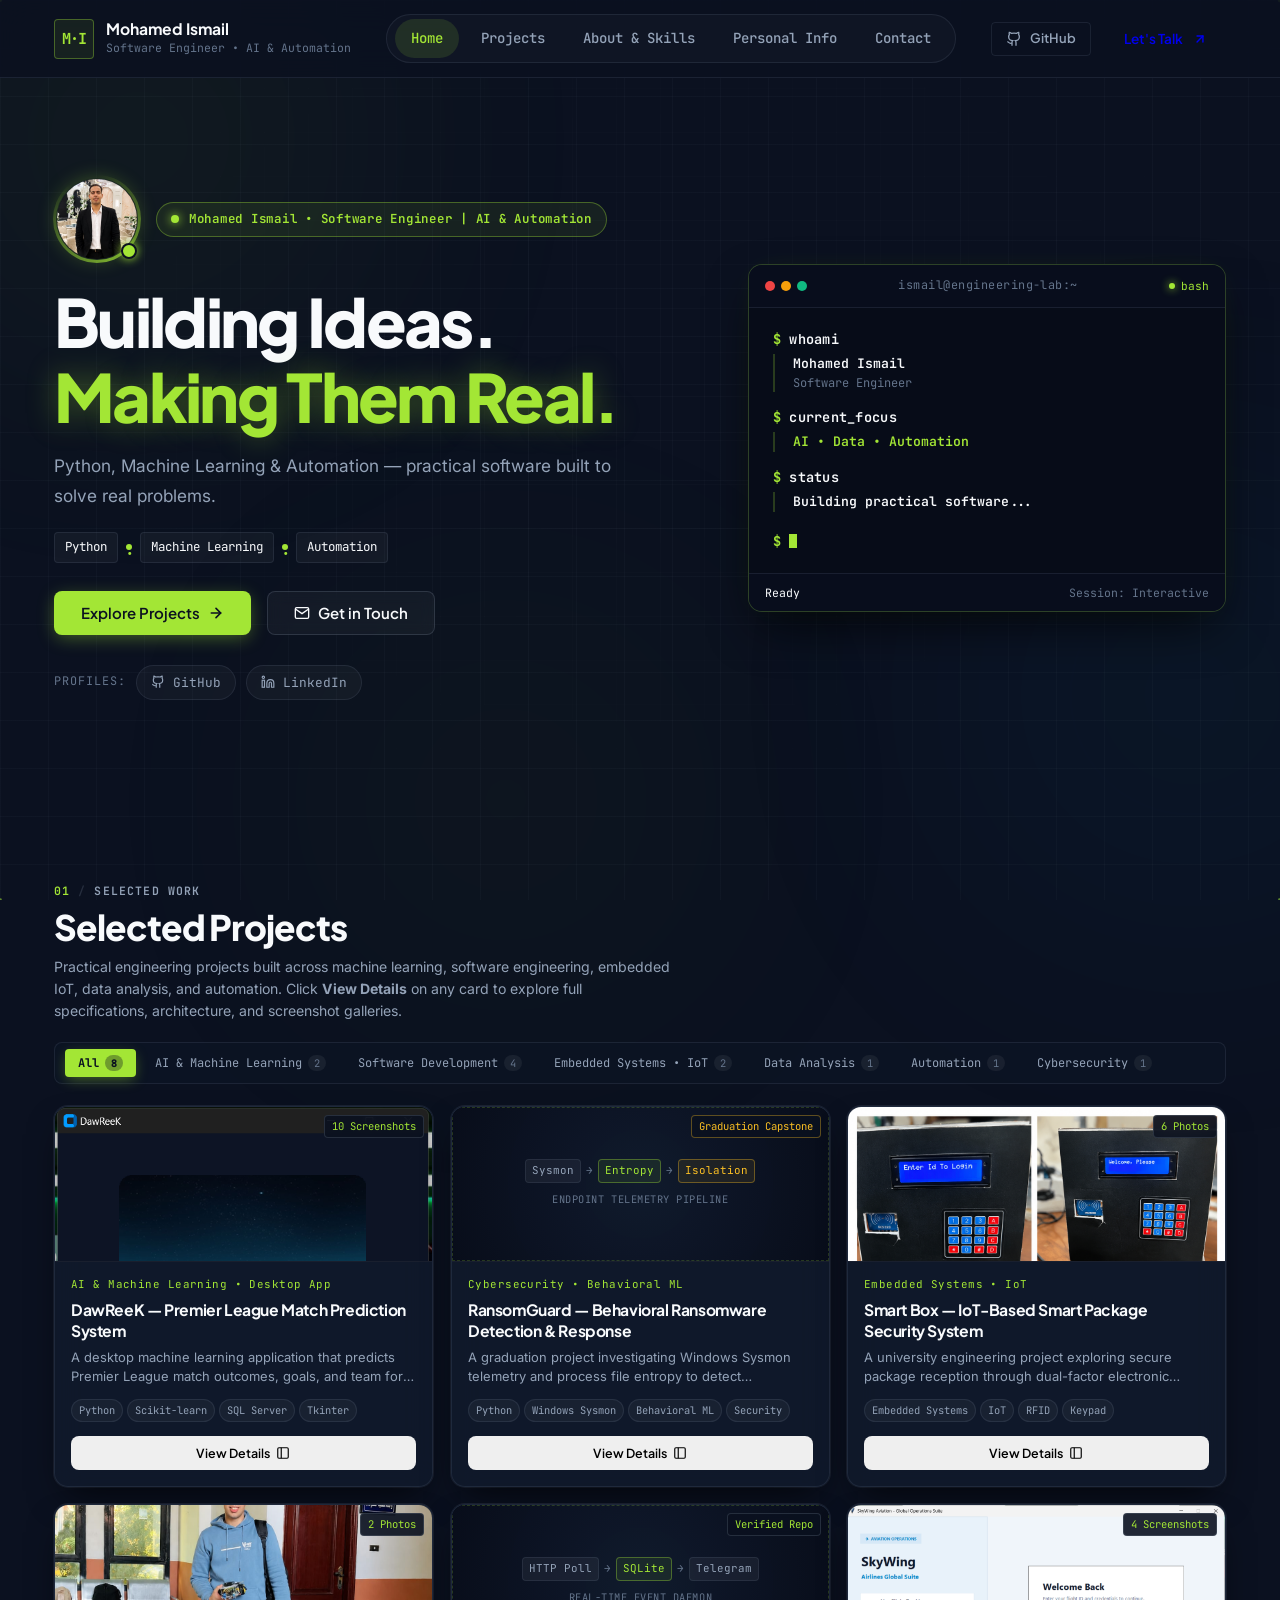
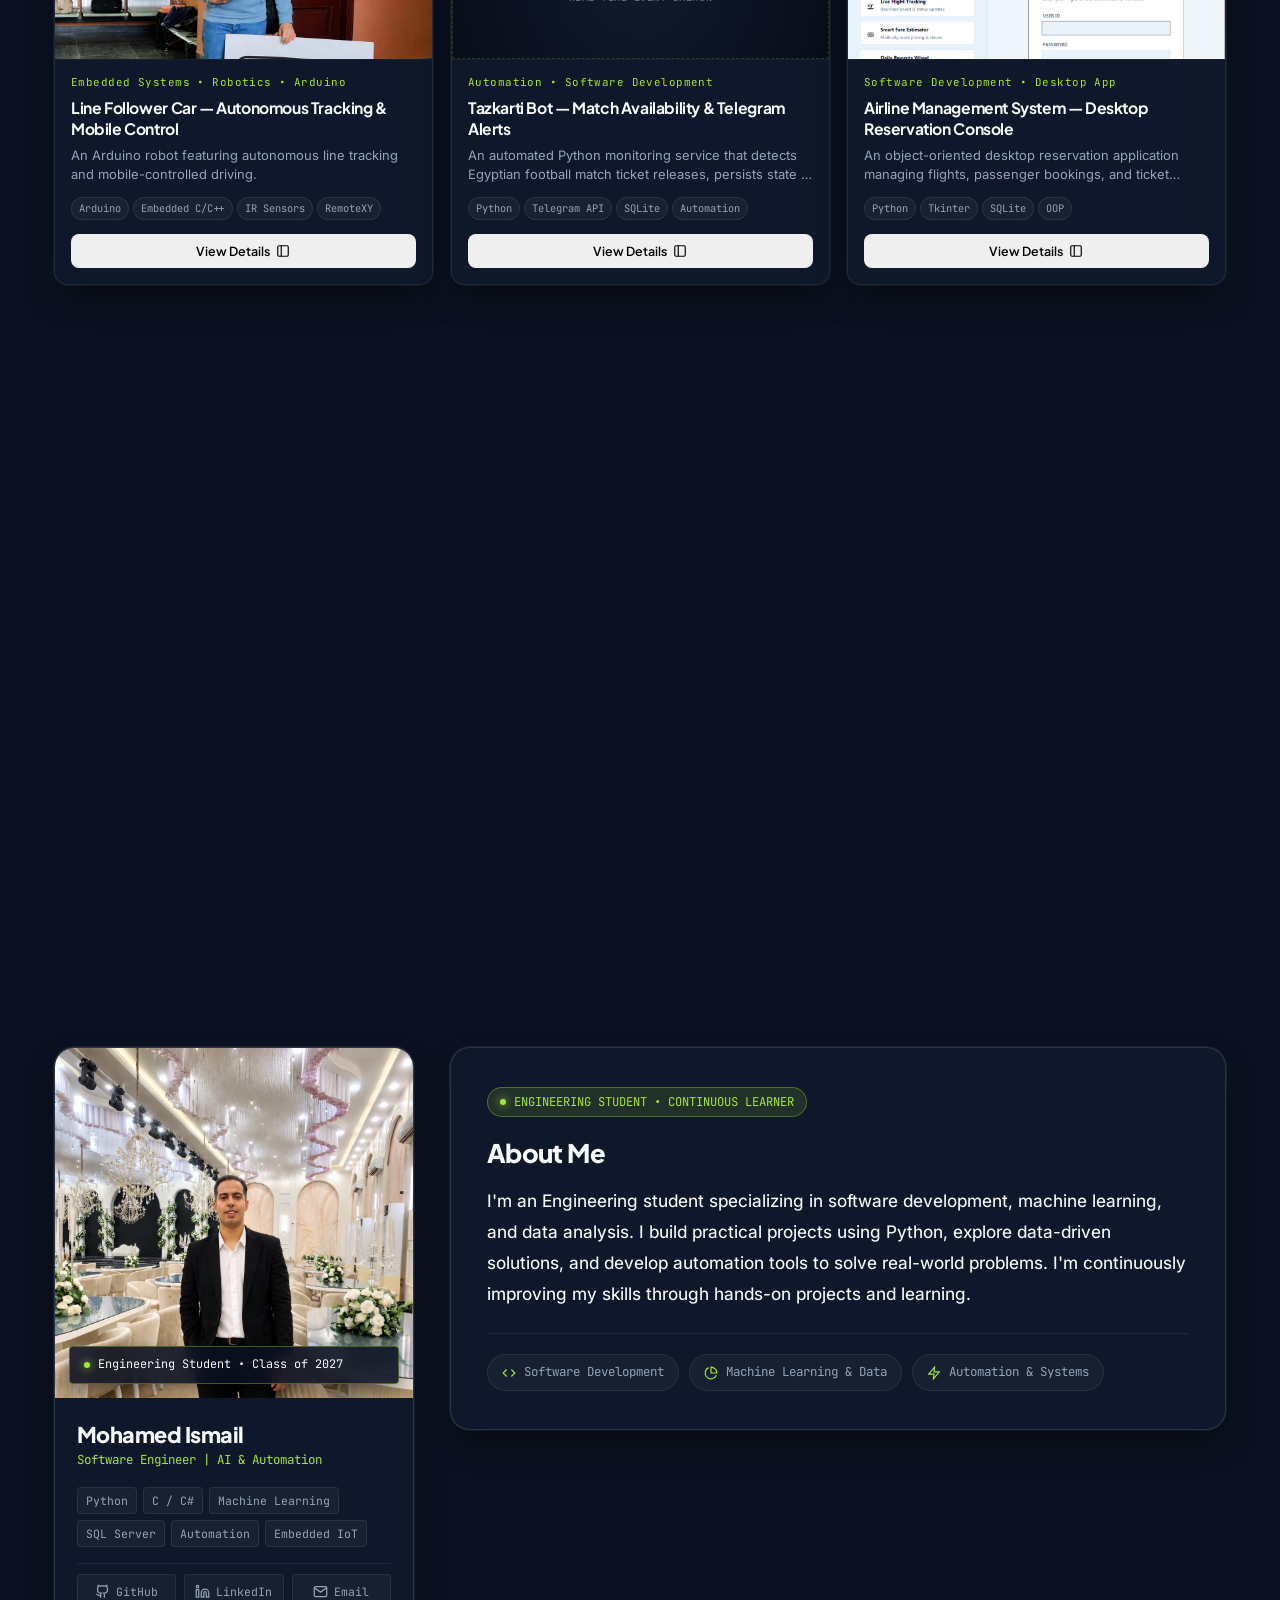
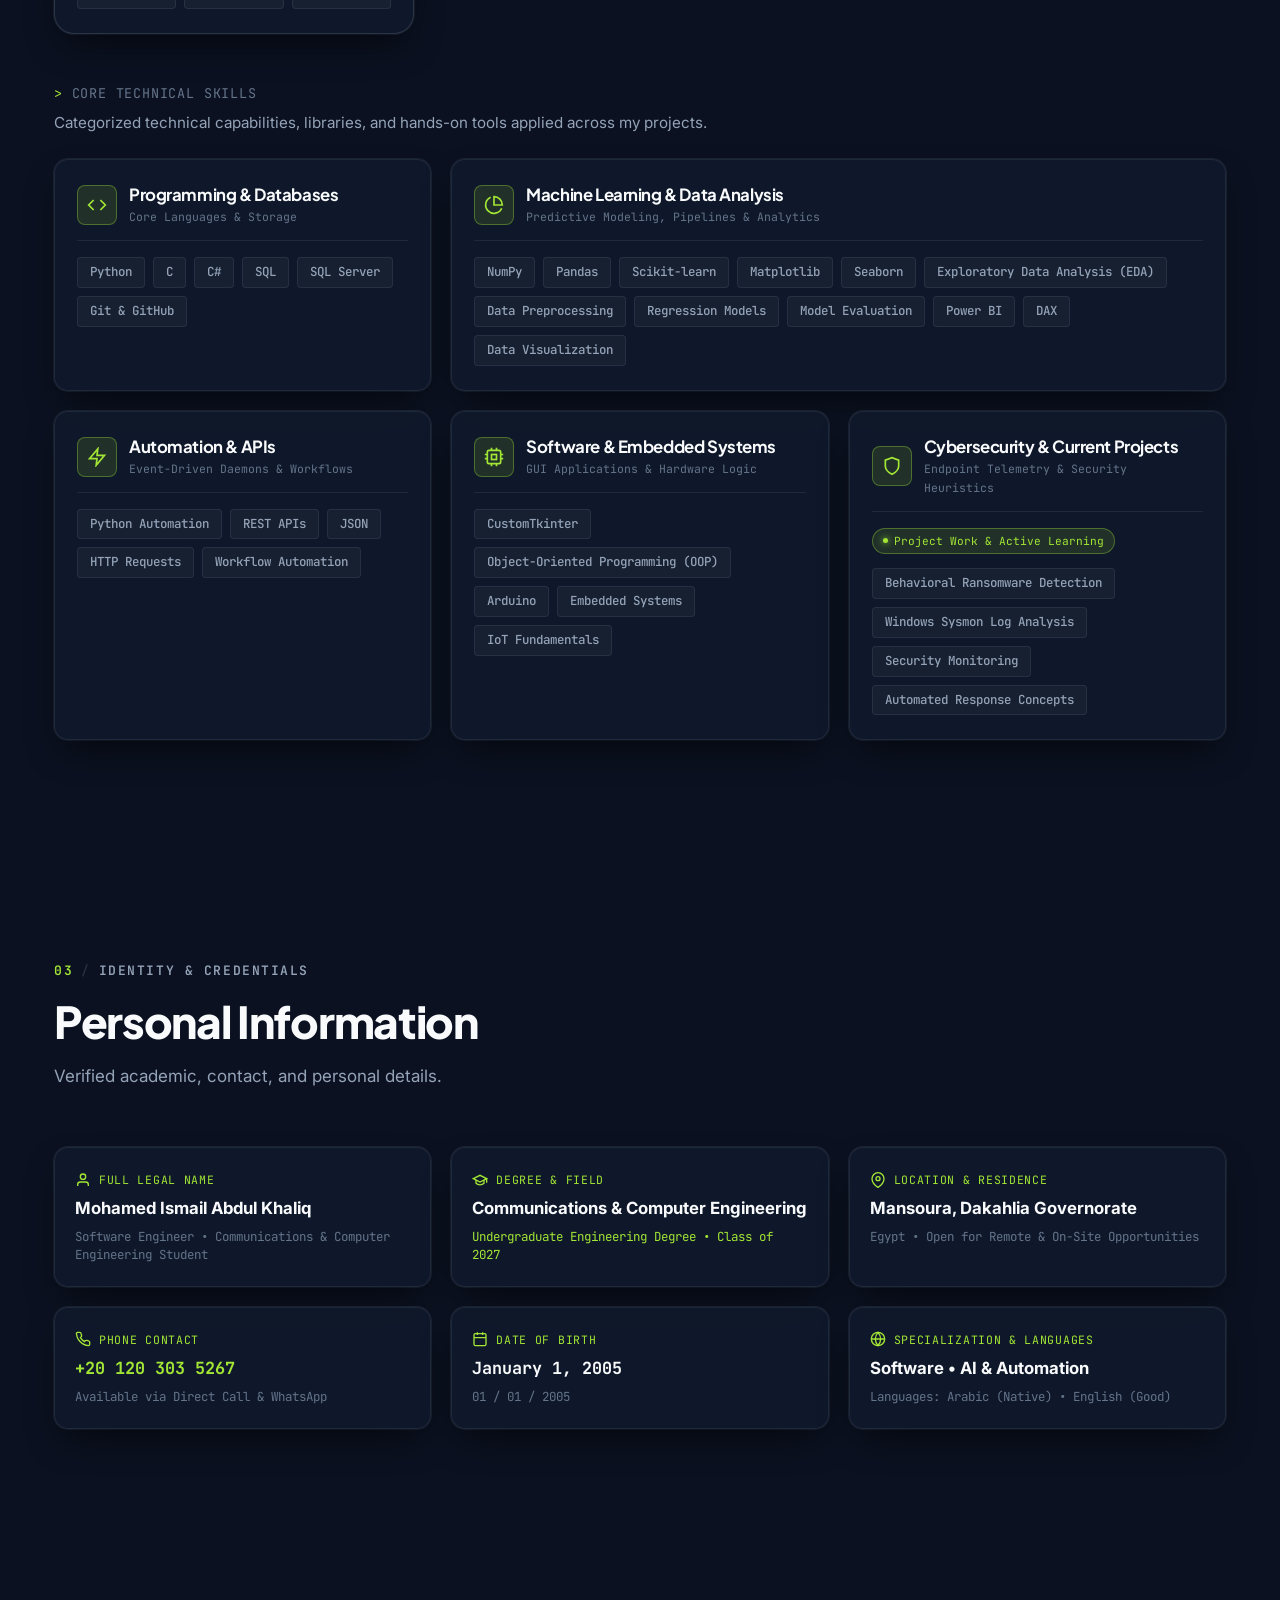
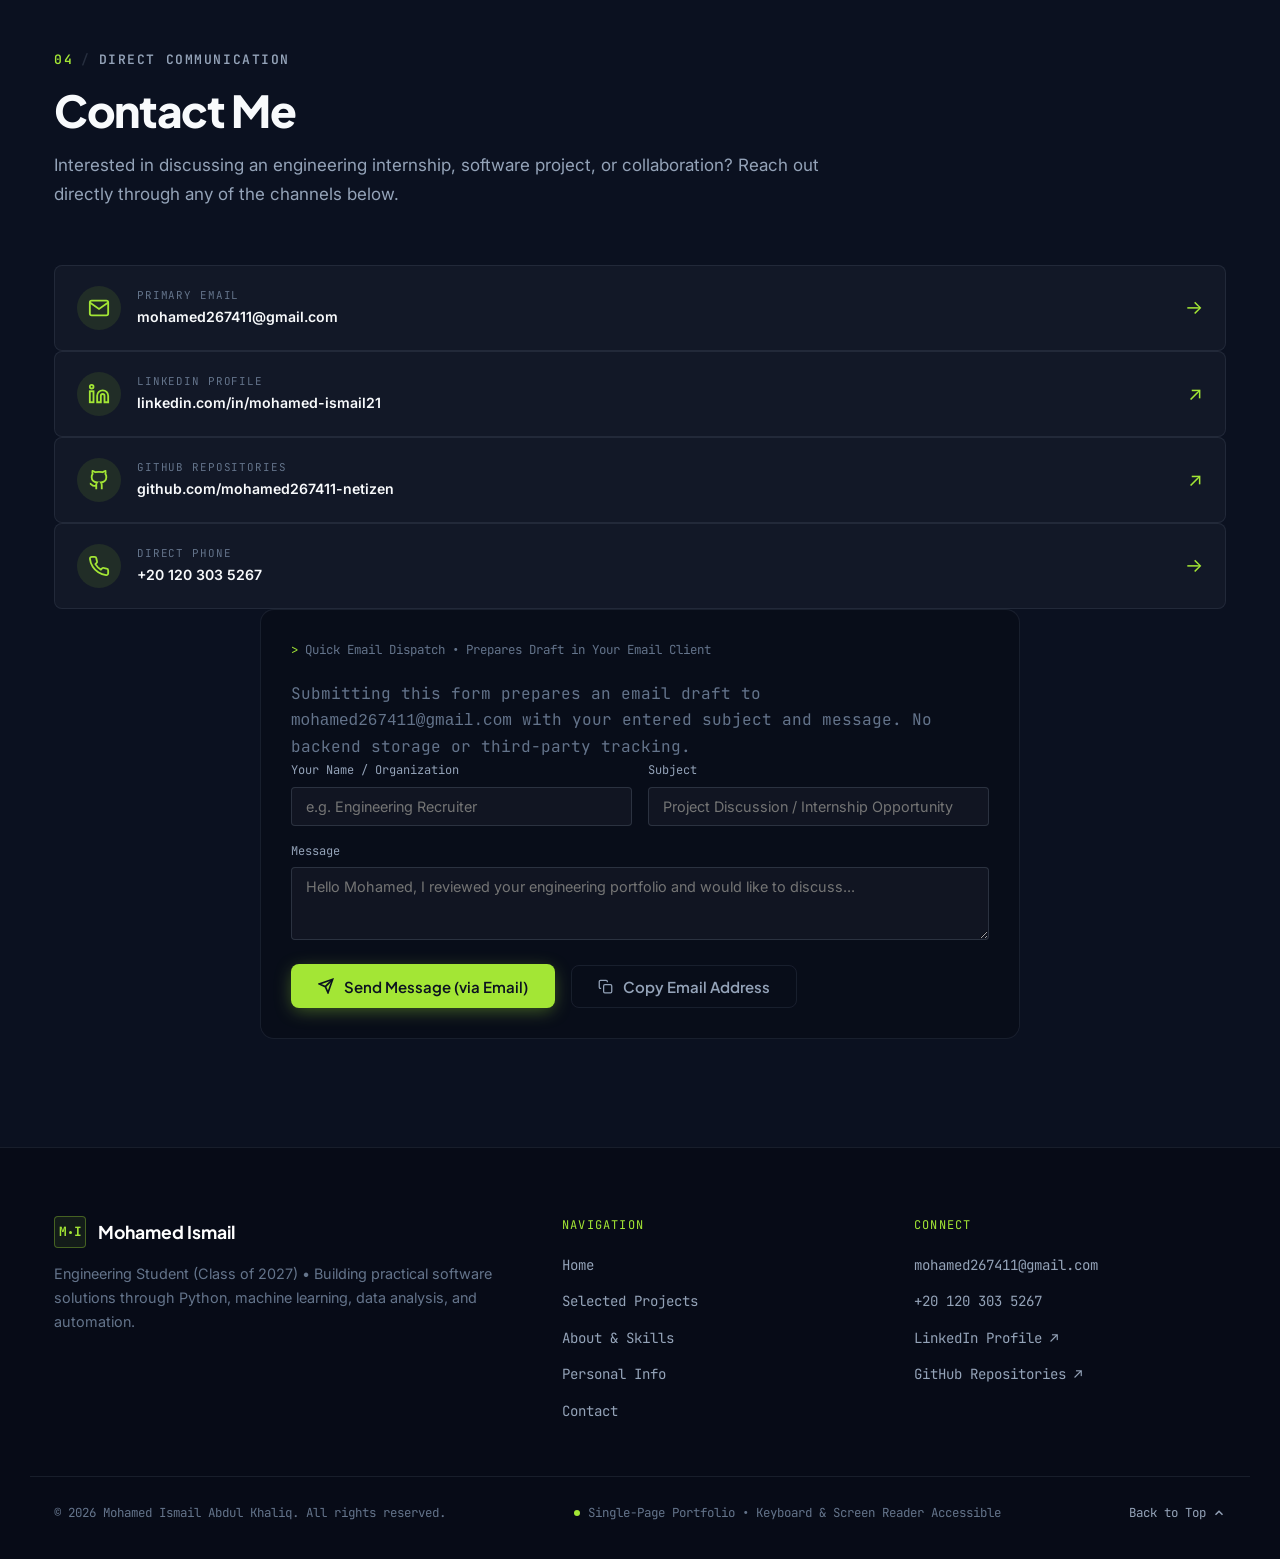
==== commit 39223706: "feat(skills-about): add C and C# to programming skills and reduce portrait size in about section" ====
--- a/index.html
+++ b/index.html
@@ -580,6 +580,7 @@
                 </div>
                 <div class="portrait-tags-row font-mono">
                   <span>Python</span>
+                  <span>C / C#</span>
                   <span>Machine Learning</span>
                   <span>SQL Server</span>
                   <span>Automation</span>
@@ -663,6 +664,8 @@
             
             <div class="skills-pills-wrap">
               <span class="skill-pill">Python</span>
+              <span class="skill-pill">C</span>
+              <span class="skill-pill">C#</span>
               <span class="skill-pill">SQL</span>
               <span class="skill-pill">SQL Server</span>
               <span class="skill-pill">Git &amp; GitHub</span>
--- a/style.css
+++ b/style.css
@@ -1268,7 +1268,7 @@
    ========================================================================= */
 .about-editorial-grid {
   display: grid;
-  grid-template-columns: 0.95fr 1.05fr;
+  grid-template-columns: 360px 1fr;
   gap: 36px;
   align-items: flex-start;
 }
@@ -1277,6 +1277,7 @@
 .about-portrait-wrap {
   position: sticky;
   top: calc(var(--header-height) + 24px);
+  max-width: 360px;
 }
 
 .portrait-card {
@@ -1290,7 +1291,7 @@
 .portrait-img-box {
   position: relative;
   width: 100%;
-  height: 480px;
+  height: 350px;
   overflow: hidden;
   background: var(--bg-secondary);
 }
@@ -4740,7 +4741,7 @@
 
   .about-portrait-wrap {
     position: static;
-    max-width: 440px;
+    max-width: 360px;
     margin: 0 auto;
     width: 100%;
   }
@@ -4915,6 +4916,10 @@
     padding: 10px;
   }
 
+  .portrait-img-box {
+    height: 320px;
+  }
+
   .about-statement-card {
     padding: 24px 18px;
   }
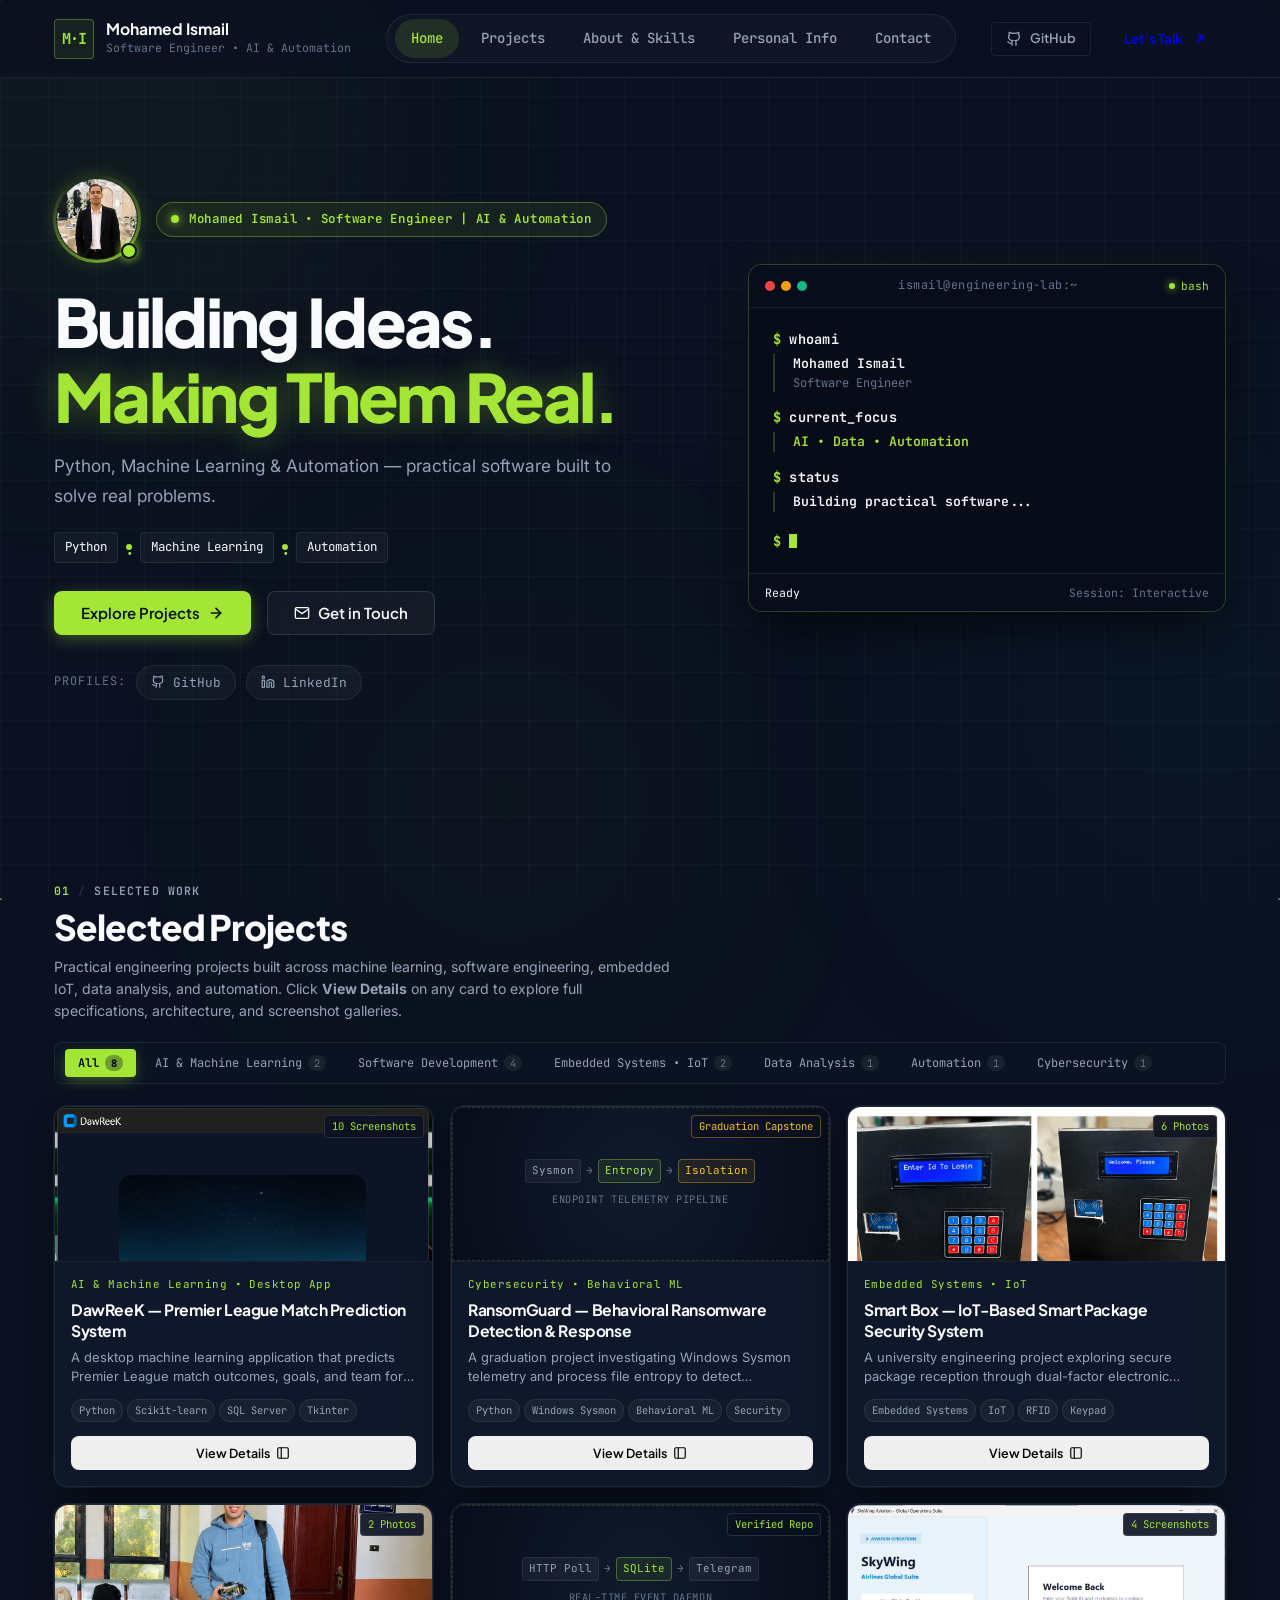
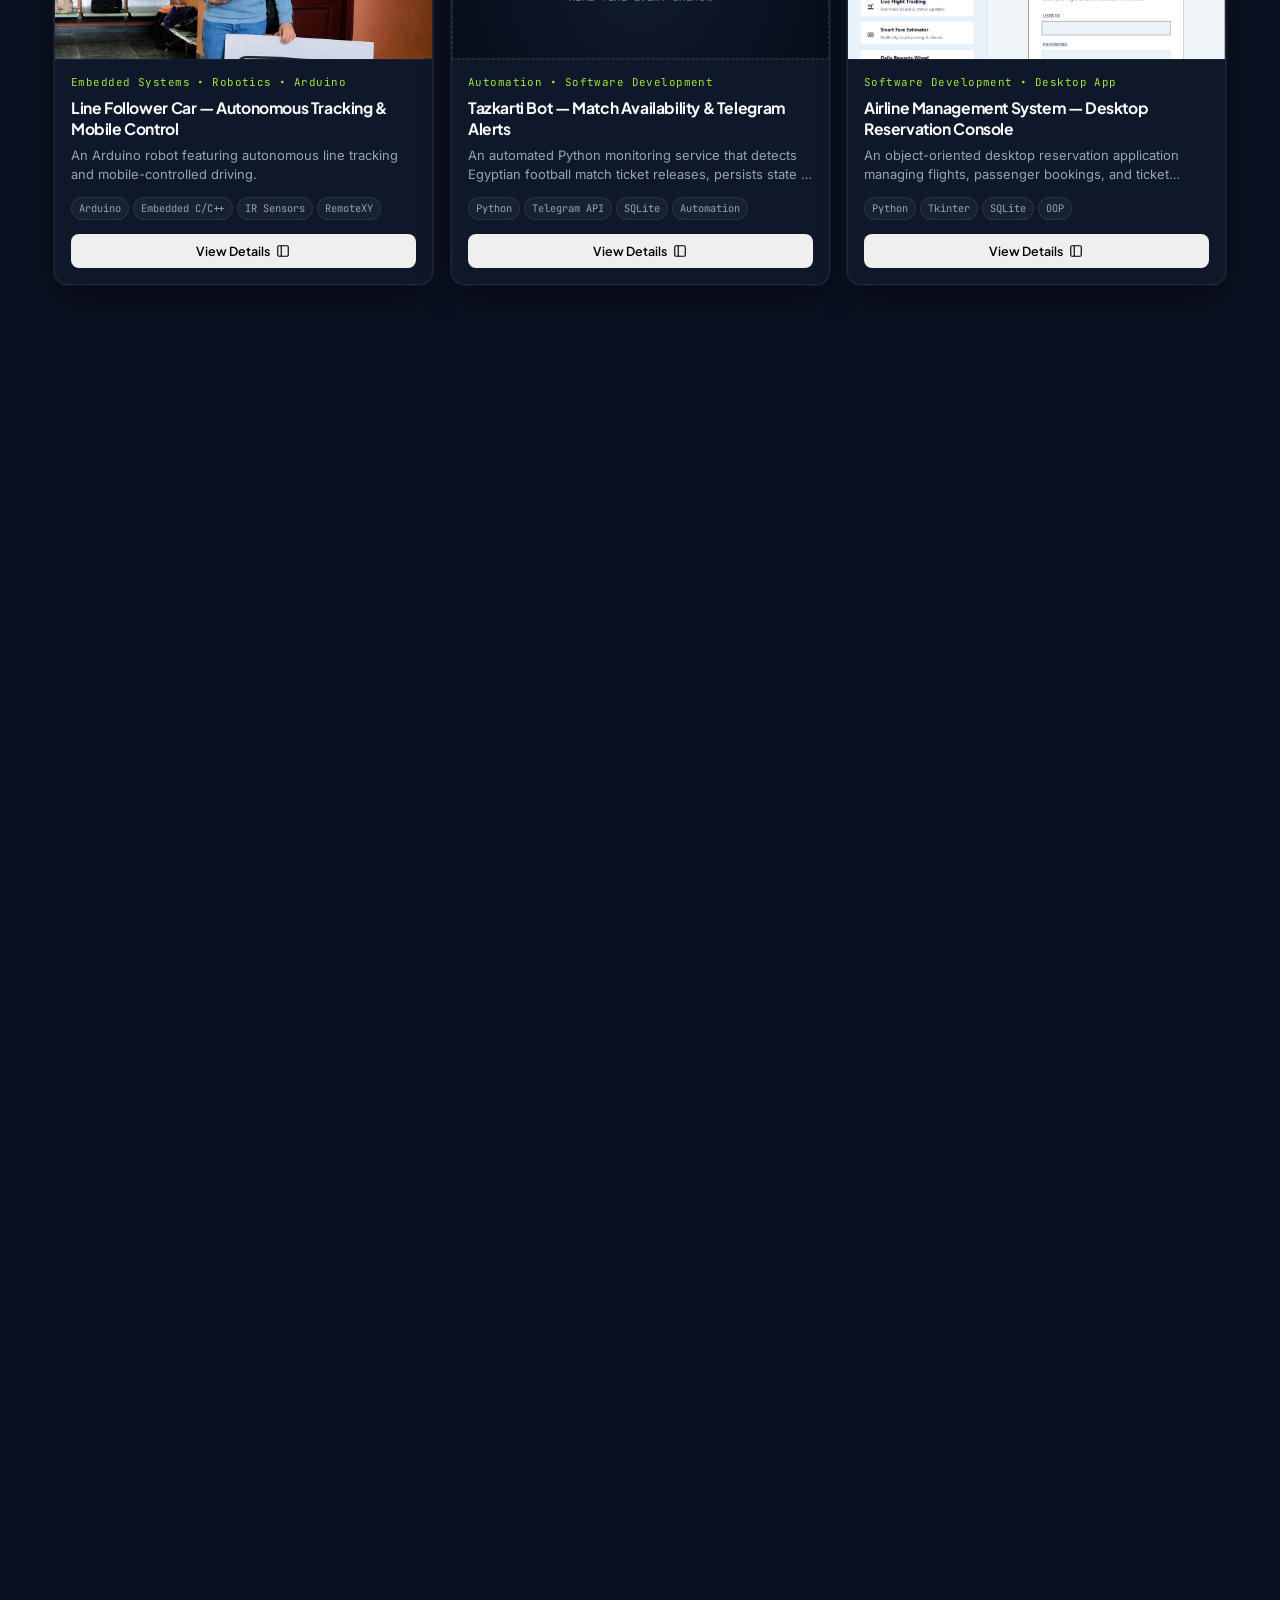
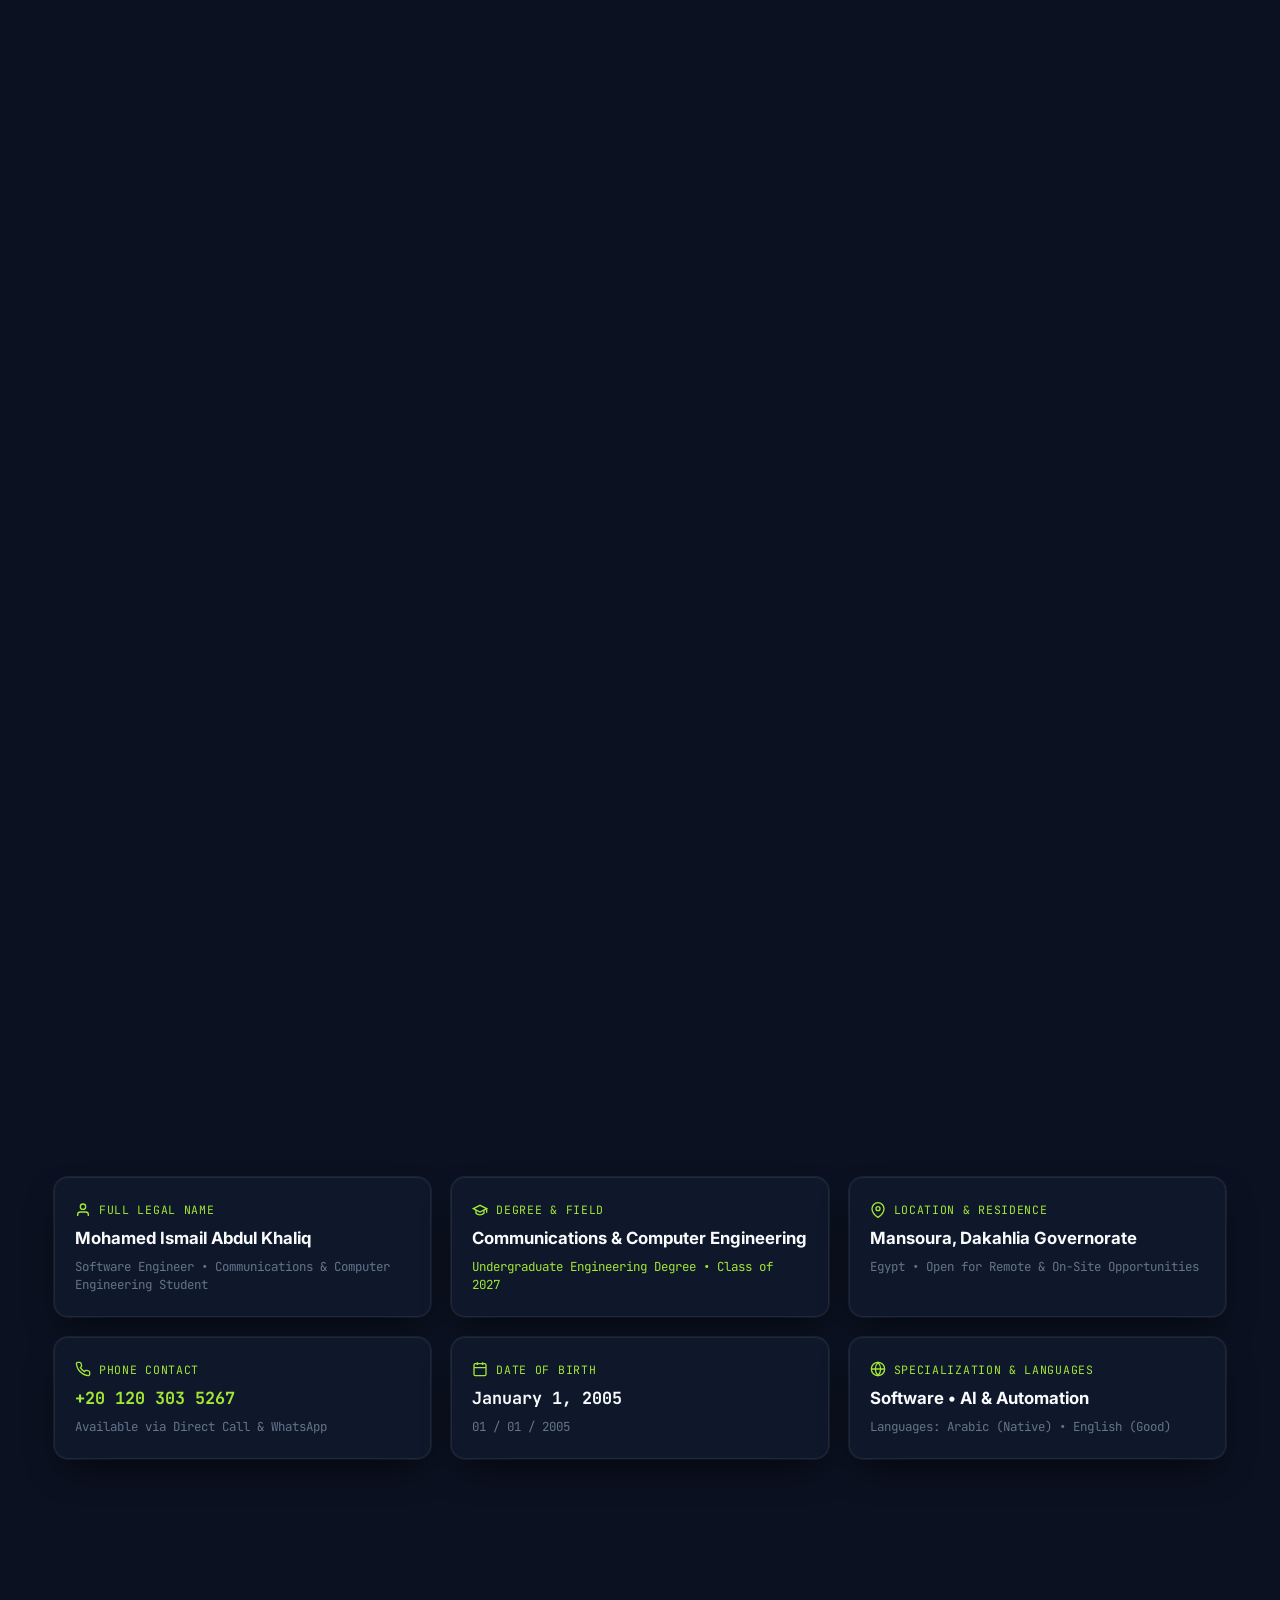
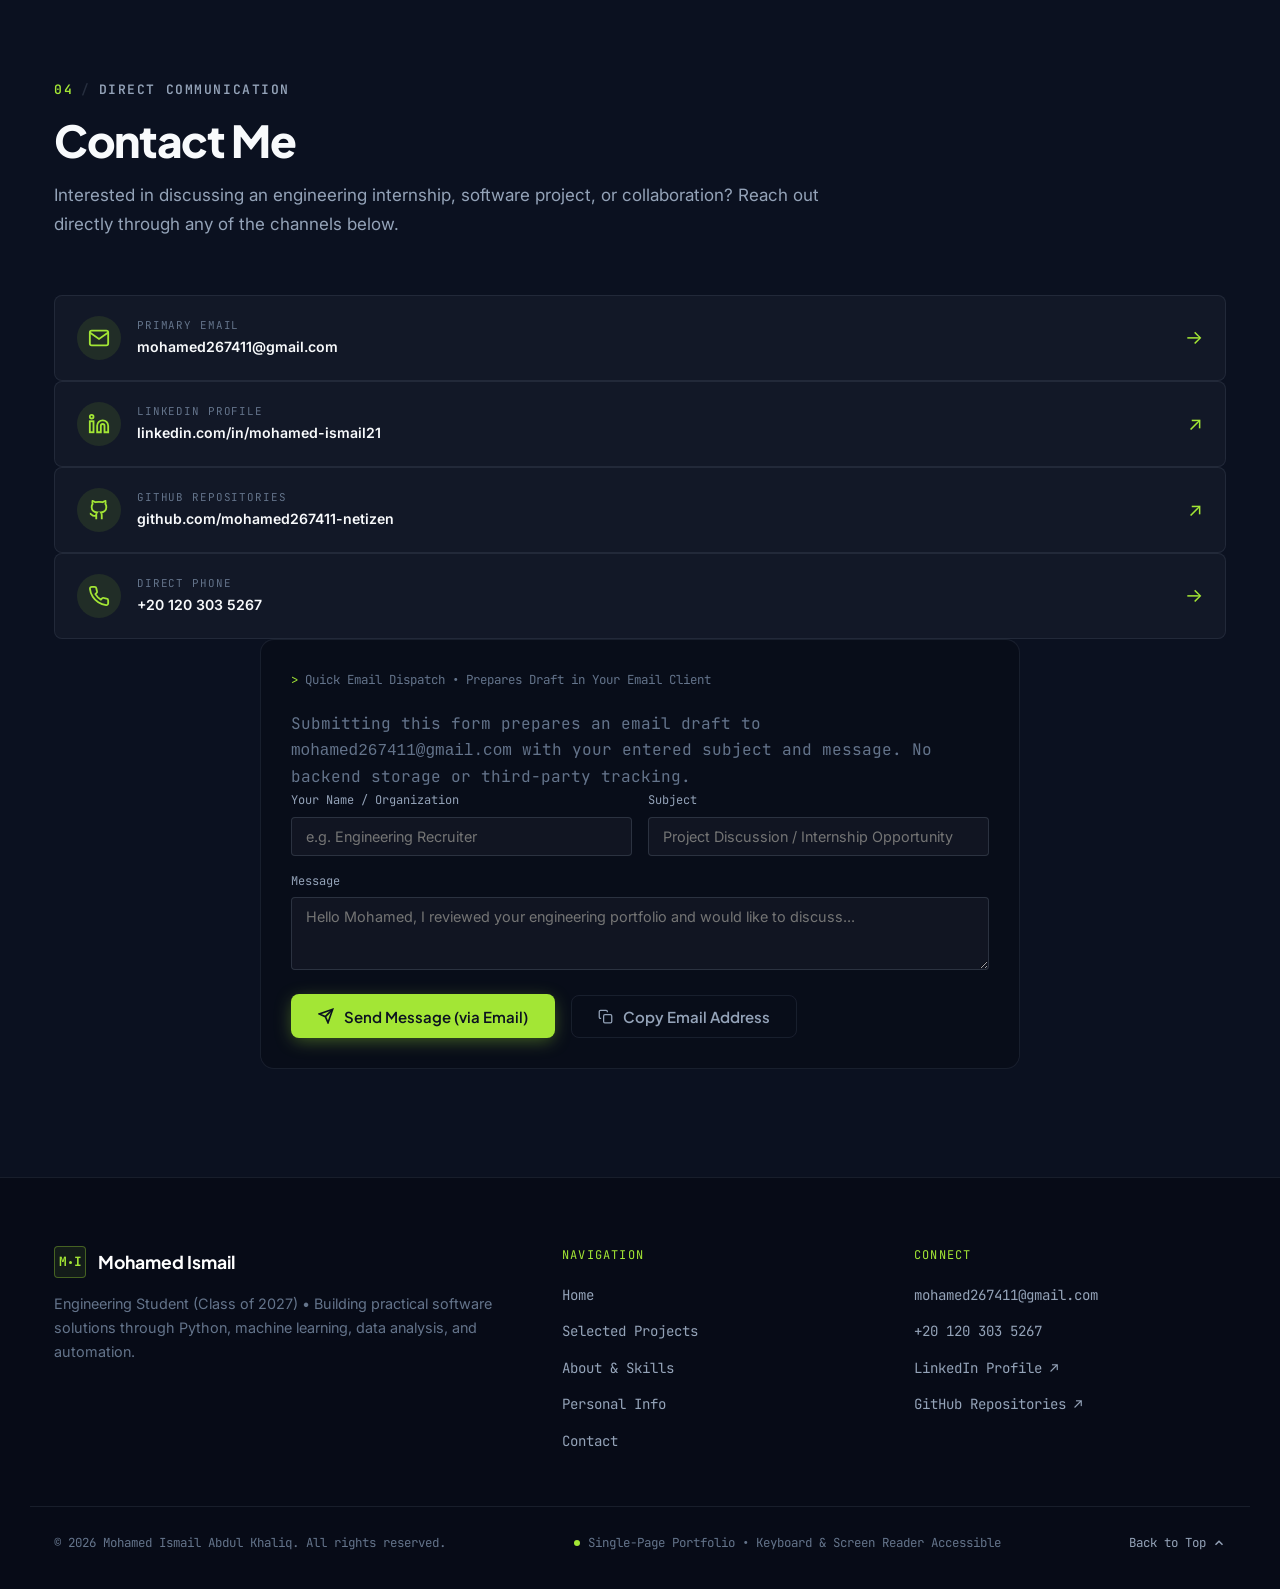
==== commit 63fd3f8f: "fix(cache): add cache-busting v2.6 to style and script and set inline styles for portrait framing" ====
--- a/index.html
+++ b/index.html
@@ -32,7 +32,7 @@
   <link rel="preconnect" href="https://fonts.gstatic.com" crossorigin>
   <link href="https://fonts.googleapis.com/css2?family=Inter:wght@300;400;500;600;700&family=JetBrains+Mono:ital,wght@0,400;0,500;0,600;0,700;1,400&family=Plus+Jakarta+Sans:wght@500;600;700;800&display=swap" rel="stylesheet">
 
-  <link rel="stylesheet" href="style.css">
+  <link rel="stylesheet" href="style.css?v=2.6">
 </head>
 <body class="bg-navy">
   <!-- Interactive Technical Grid Background Canvas -->
@@ -566,8 +566,8 @@
           <!-- Portrait Showcase Card -->
           <div class="about-portrait-wrap">
             <div class="portrait-card spotlight-card">
-              <div class="portrait-img-box">
-                <img src="assets/mohamed-ismail.jpg" alt="Mohamed Ismail - Engineering student and aspiring Software Engineer" class="portrait-image" width="608" height="636" loading="lazy">
+              <div class="portrait-img-box" style="height: 380px;">
+                <img src="assets/mohamed-ismail.jpg" alt="Mohamed Ismail - Engineering student and aspiring Software Engineer" class="portrait-image" style="object-position: center 30% !important;" width="608" height="636" loading="lazy">
                 <div class="portrait-badge font-mono">
                   <span class="pulse-lime"></span>
                   <span>Engineering Student &bull; Class of 2027</span>
@@ -1191,6 +1191,6 @@
     <span id="toast-message" class="toast-text font-mono">Copied to clipboard!</span>
   </div>
 
-  <script src="script.js"></script>
+  <script src="script.js?v=2.6"></script>
 </body>
 </html>
--- a/style.css
+++ b/style.css
@@ -1268,7 +1268,7 @@
    ========================================================================= */
 .about-editorial-grid {
   display: grid;
-  grid-template-columns: 360px 1fr;
+  grid-template-columns: 0.95fr 1.05fr;
   gap: 36px;
   align-items: flex-start;
 }
@@ -1277,7 +1277,6 @@
 .about-portrait-wrap {
   position: sticky;
   top: calc(var(--header-height) + 24px);
-  max-width: 360px;
 }
 
 .portrait-card {
@@ -1291,7 +1290,7 @@
 .portrait-img-box {
   position: relative;
   width: 100%;
-  height: 350px;
+  height: 380px;
   overflow: hidden;
   background: var(--bg-secondary);
 }
@@ -1300,7 +1299,7 @@
   width: 100%;
   height: 100%;
   object-fit: cover;
-  object-position: center 15%;
+  object-position: center 30%;
   display: block;
   transition: transform var(--trans-smooth);
 }
@@ -1311,21 +1310,21 @@
 
 .portrait-badge {
   position: absolute;
-  bottom: 14px;
+  top: 14px;
   left: 14px;
-  right: 14px;
   background: rgba(11, 16, 32, 0.88);
   backdrop-filter: blur(10px);
   -webkit-backdrop-filter: blur(10px);
   border: 1px solid var(--color-lime-border);
-  padding: 8px 14px;
-  border-radius: var(--radius-xs);
-  display: flex;
+  padding: 6px 12px;
+  border-radius: var(--radius-xs);
+  display: inline-flex;
   align-items: center;
   gap: 8px;
   font-size: 0.74rem;
   color: var(--text-primary);
-  box-shadow: 0 8px 24px rgba(0, 0, 0, 0.5);
+  box-shadow: 0 4px 16px rgba(0, 0, 0, 0.4);
+  z-index: 2;
 }
 
 .portrait-details {
@@ -4741,7 +4740,7 @@
 
   .about-portrait-wrap {
     position: static;
-    max-width: 360px;
+    max-width: 440px;
     margin: 0 auto;
     width: 100%;
   }
@@ -4916,10 +4915,6 @@
     padding: 10px;
   }
 
-  .portrait-img-box {
-    height: 320px;
-  }
-
   .about-statement-card {
     padding: 24px 18px;
   }
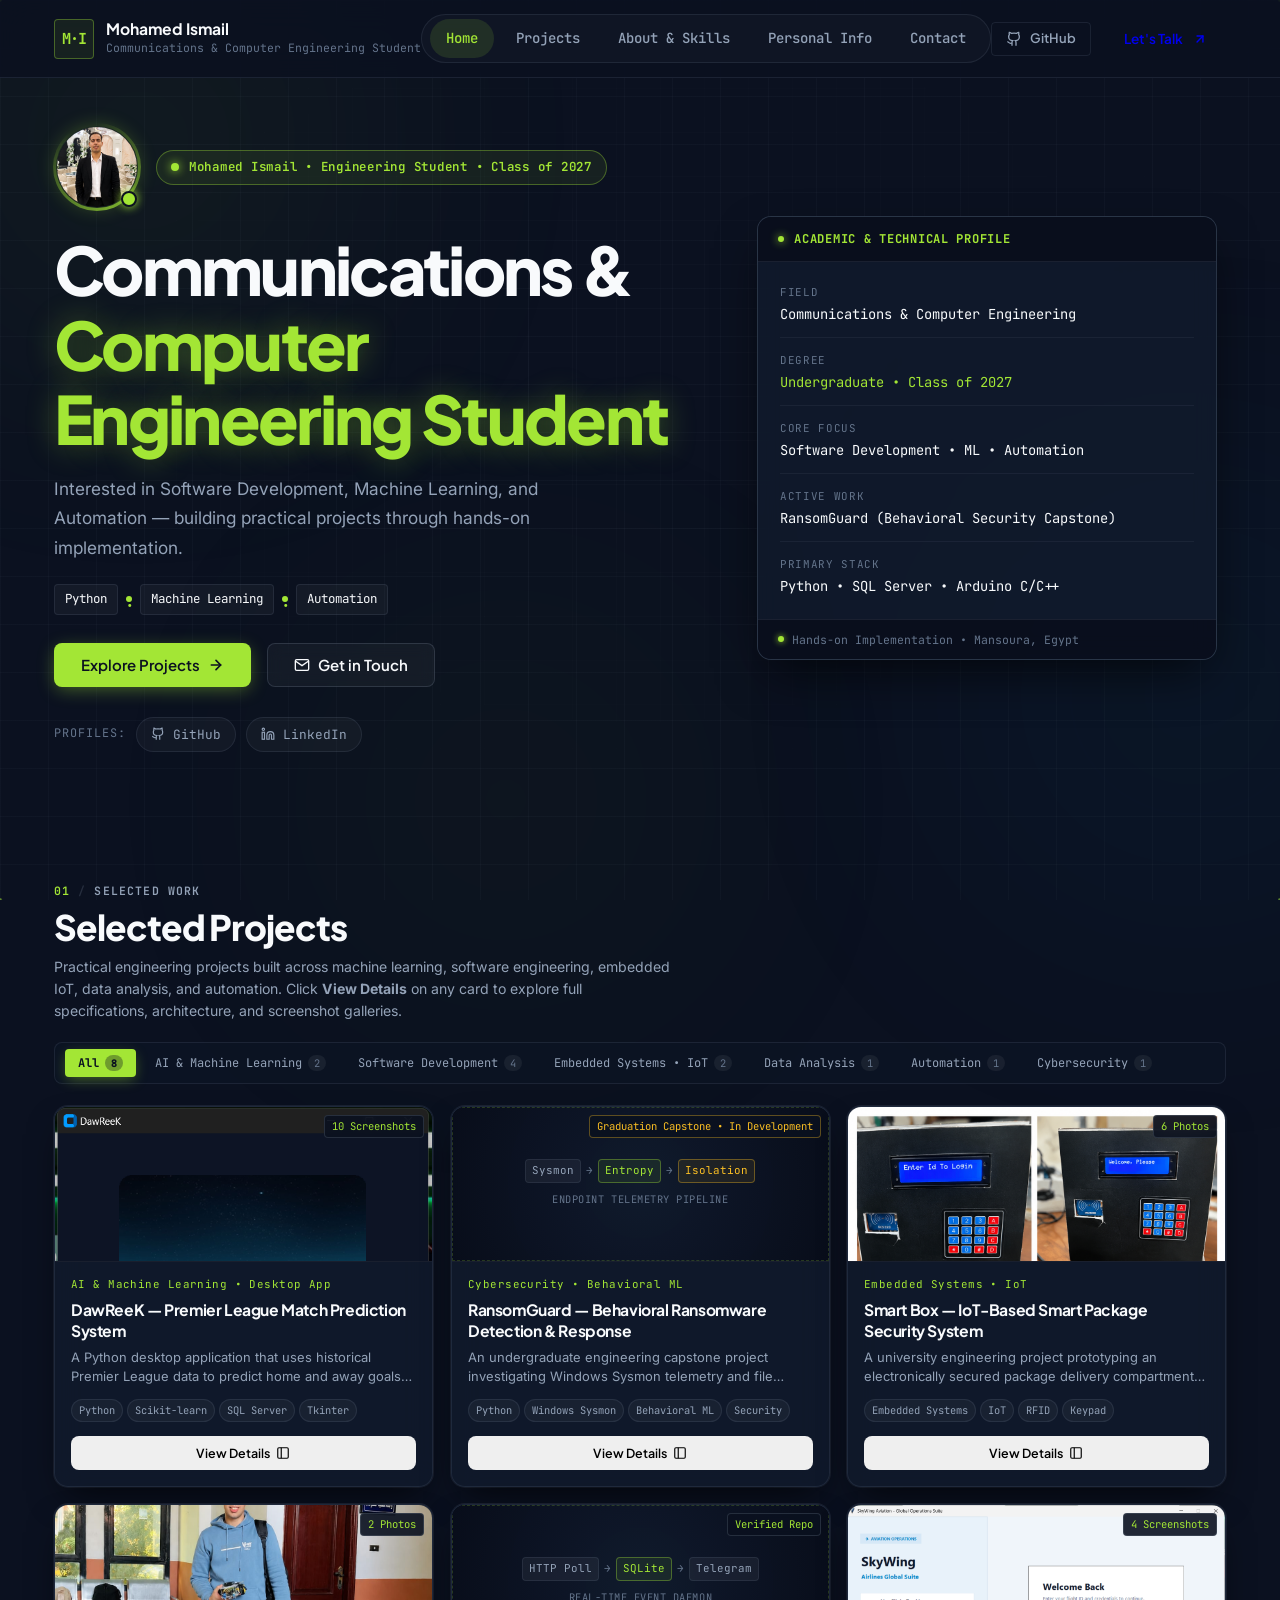
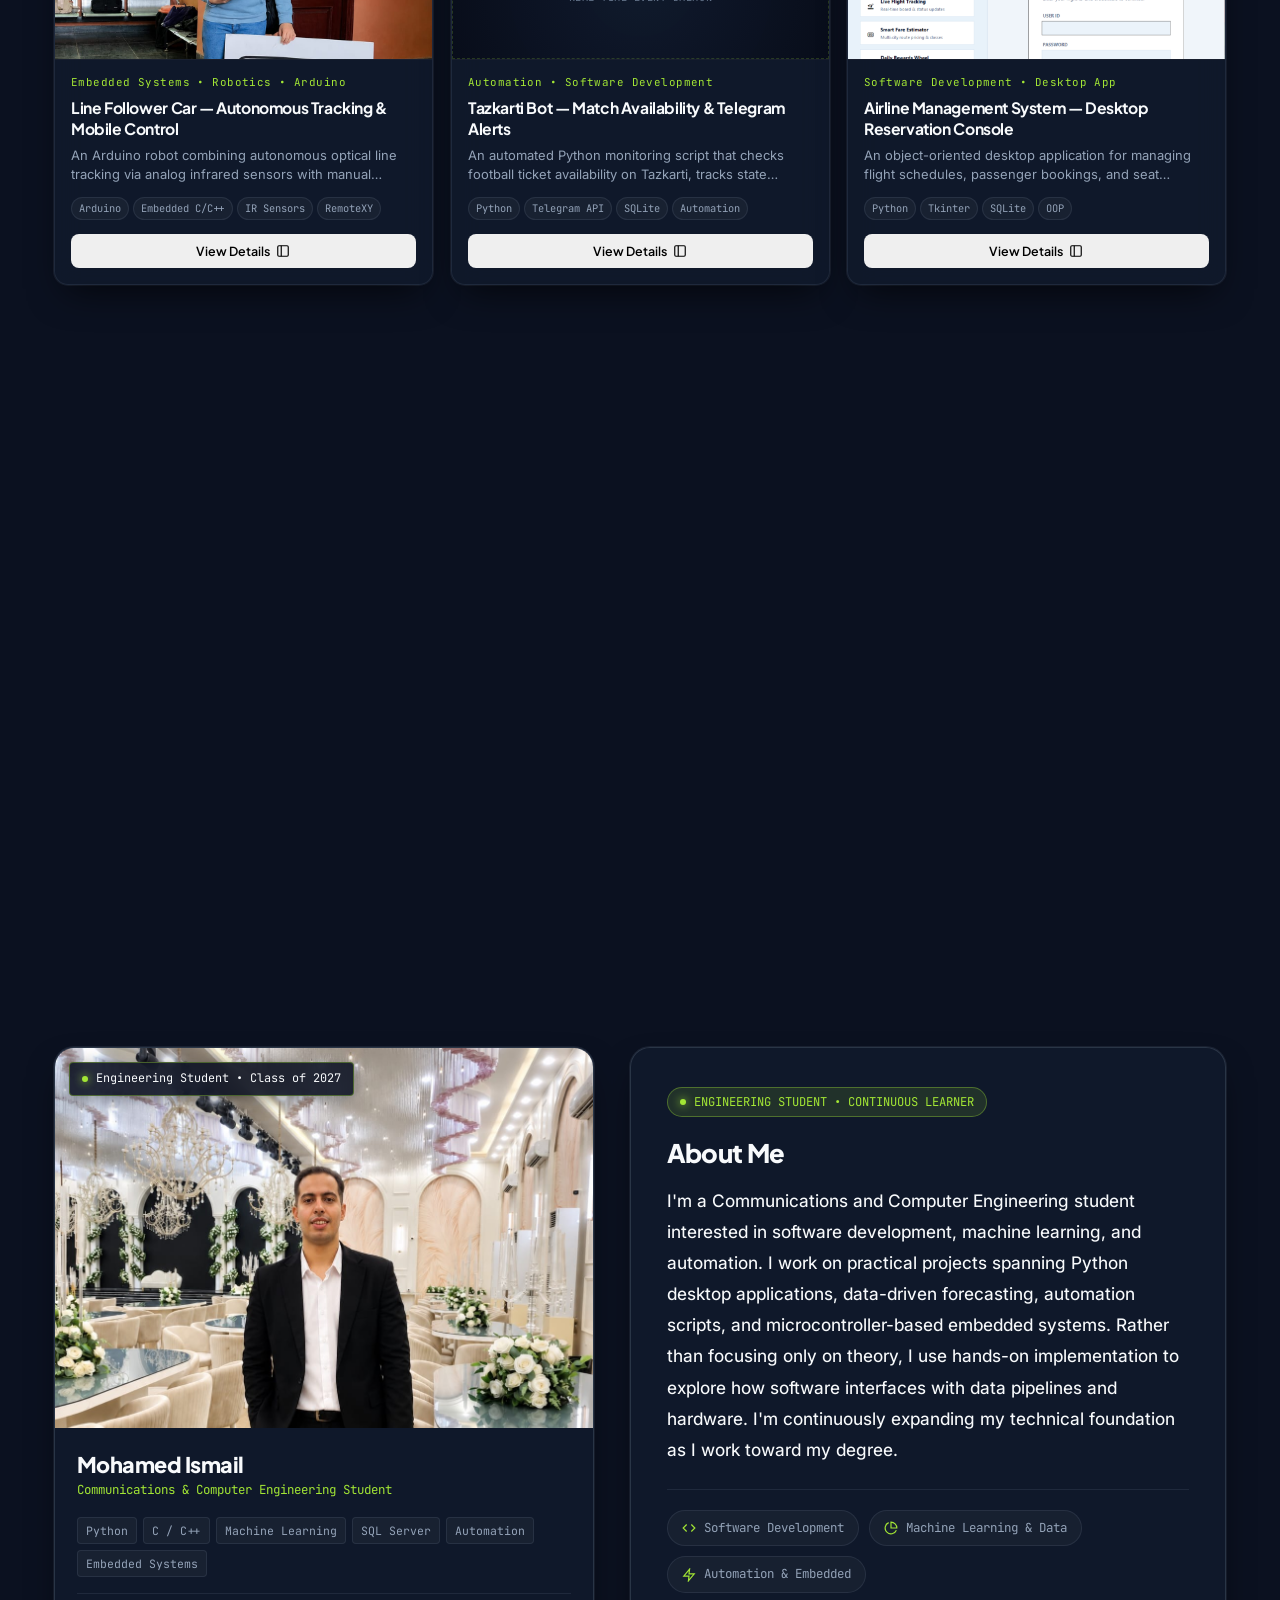
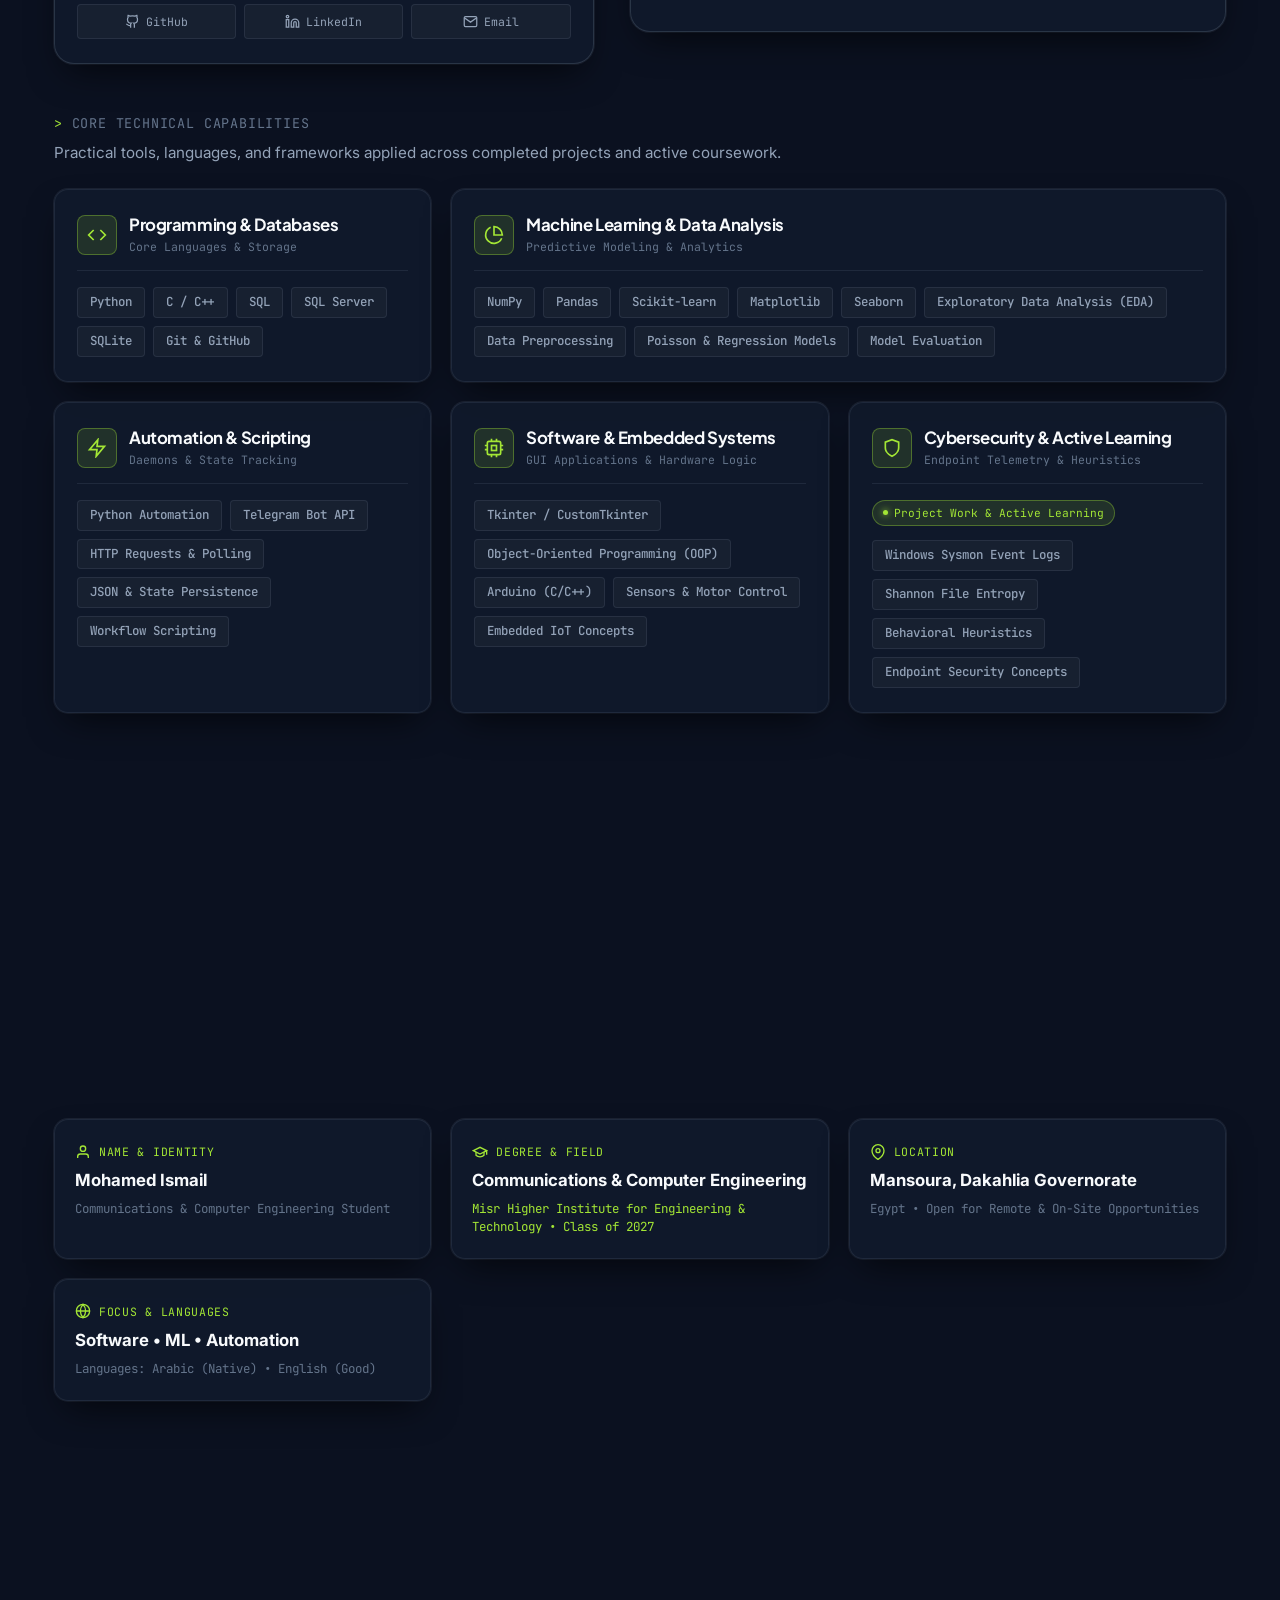
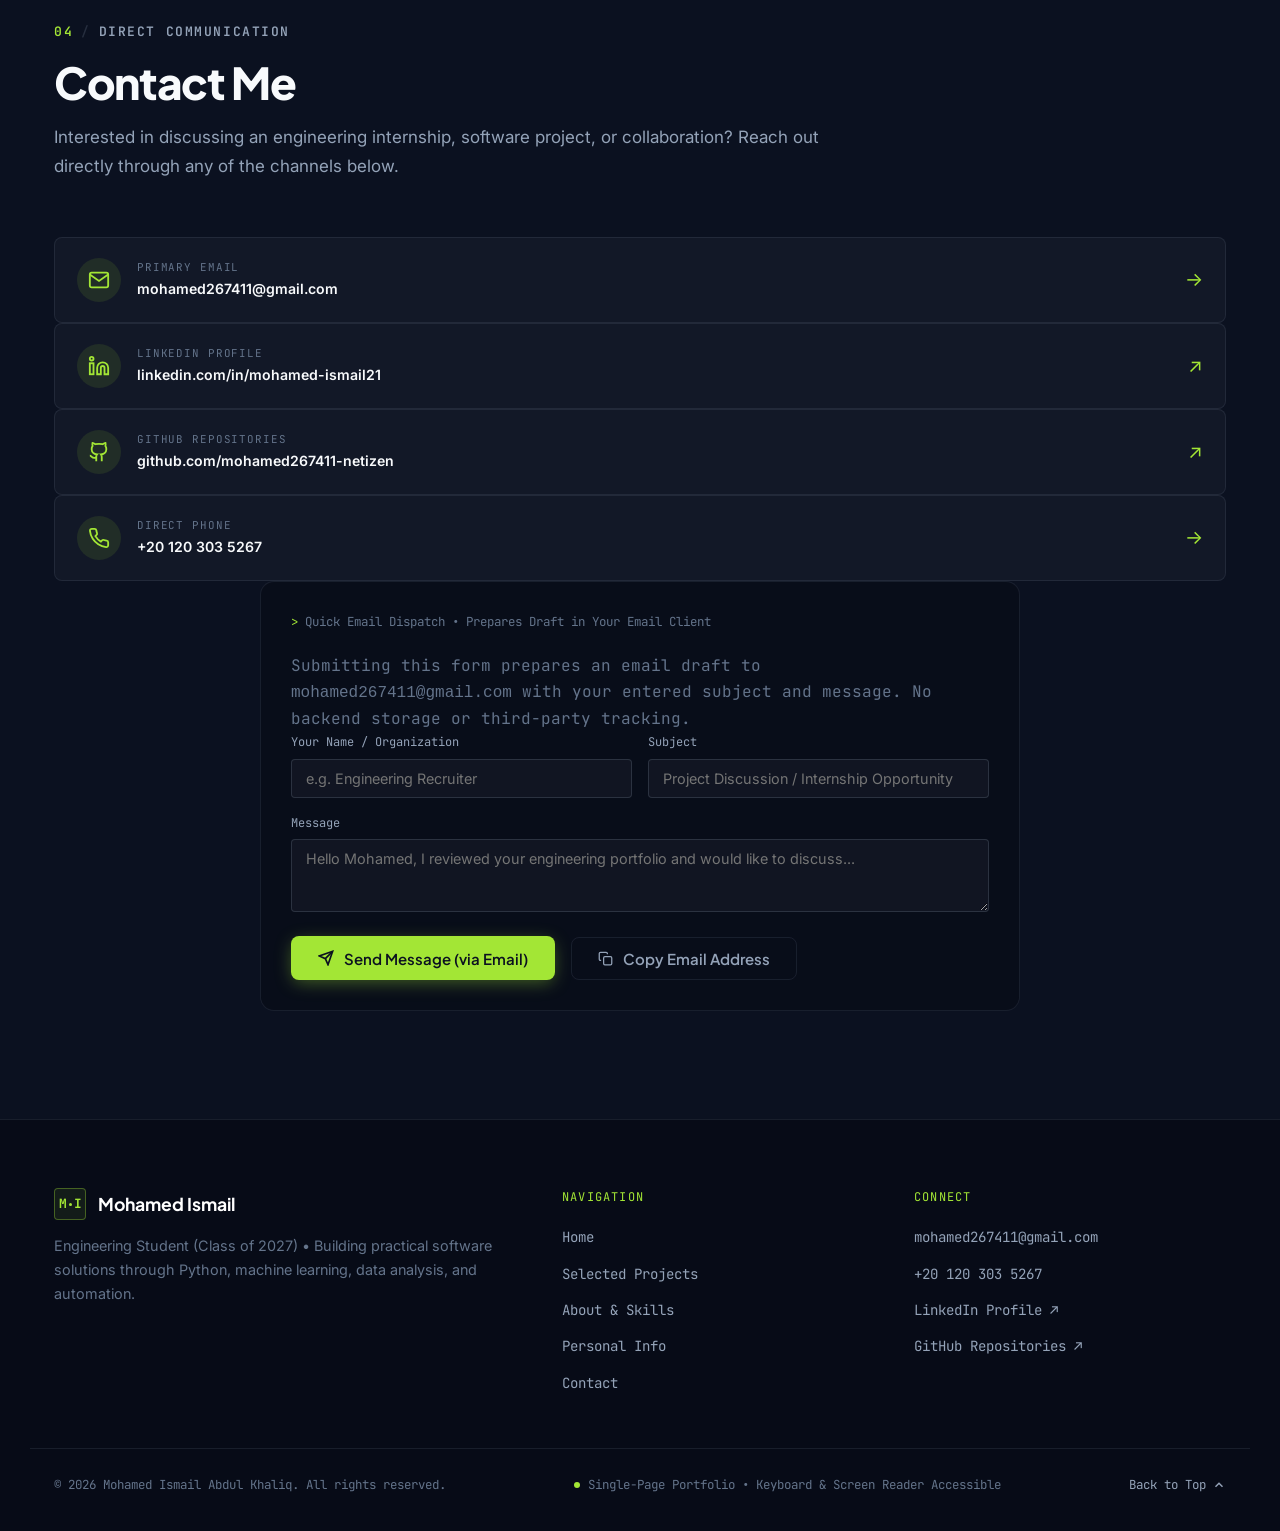
==== commit fd8f8017: "refactor: refine portfolio with authentic student positioning, grounded project descriptions, and au" ====
--- a/index.html
+++ b/index.html
@@ -3,25 +3,25 @@
 <head>
   <meta charset="UTF-8">
   <meta name="viewport" content="width=device-width, initial-scale=1.0">
-  <title>Mohamed Ismail | Software Engineer &bull; AI &amp; Automation</title>
+  <title>Mohamed Ismail | Communications &amp; Computer Engineering Student</title>
   
   <!-- SEO & Social Sharing Metadata -->
-  <meta name="description" content="Engineering portfolio of Mohamed Ismail. Building practical software solutions across Python, machine learning, data analysis, embedded IoT, and automation.">
+  <meta name="description" content="Personal engineering portfolio of Mohamed Ismail, a Communications and Computer Engineering student building practical projects across Python, machine learning, data analysis, embedded systems, and automation.">
   <meta name="author" content="Mohamed Ismail">
-  <meta name="keywords" content="Mohamed Ismail, Software Engineer, Engineering Student, Python, Machine Learning, Data Analysis, Automation, RansomGuard, DawReeK, Smart Box, Portfolio">
+  <meta name="keywords" content="Mohamed Ismail, Engineering Student, Communications and Computer Engineering, Python, Machine Learning, Data Analysis, Automation, DawReeK, Smart Box, Portfolio">
   <meta name="robots" content="index, follow">
 
   <!-- Open Graph / Social Sharing -->
   <meta property="og:type" content="website">
-  <meta property="og:title" content="Mohamed Ismail | Software Engineer &bull; AI &amp; Automation">
-  <meta property="og:description" content="Building Ideas Into Real Software. Engineering student specializing in Python, machine learning, data analysis, and automation.">
+  <meta property="og:title" content="Mohamed Ismail | Communications &amp; Computer Engineering Student">
+  <meta property="og:description" content="Portfolio of Mohamed Ismail, a Communications and Computer Engineering student building practical software, machine learning, and embedded projects.">
   <meta property="og:image" content="assets/mohamed-ismail-headshot.jpg">
   <meta property="og:url" content="https://mohamed267411-netizen.github.io/Portfolio/">
 
   <!-- Twitter Card -->
   <meta name="twitter:card" content="summary_large_image">
-  <meta name="twitter:title" content="Mohamed Ismail | Software Engineer &bull; AI &amp; Automation">
-  <meta name="twitter:description" content="Building Ideas Into Real Software. Engineering student specializing in Python, machine learning, data analysis, and automation.">
+  <meta name="twitter:title" content="Mohamed Ismail | Communications &amp; Computer Engineering Student">
+  <meta name="twitter:description" content="Portfolio of Mohamed Ismail, a Communications and Computer Engineering student building practical software, machine learning, and embedded projects.">
   <meta name="twitter:image" content="assets/mohamed-ismail-headshot.jpg">
 
   <!-- Favicon: MI Monogram in SVG -->
@@ -61,7 +61,7 @@
         </div>
         <div class="logo-info">
           <span class="logo-name">Mohamed Ismail</span>
-          <span class="logo-tagline font-mono">Software Engineer &bull; AI &amp; Automation</span>
+          <span class="logo-tagline font-mono">Communications &amp; Computer Engineering Student</span>
         </div>
       </a>
 
@@ -141,7 +141,7 @@
         <!-- Left: Personal Introduction & Actions -->
         <div class="hero-text-block">
           
-          <!-- Identity Badge with Animated Avatar Ring -->
+          <!-- Identity Badge with Avatar Ring -->
           <div class="hero-badge-wrap">
             <div class="hero-avatar-ring" title="Mohamed Ismail">
               <img src="assets/mohamed-ismail-headshot.jpg" alt="Mohamed Ismail" class="hero-avatar-img" width="84" height="84">
@@ -149,22 +149,22 @@
             </div>
             <div class="status-badge-inline font-mono">
               <span class="status-indicator-dot"></span>
-              <span class="status-label-text">Mohamed Ismail &bull; Software Engineer | AI &amp; Automation</span>
-            </div>
-          </div>
-
-          <!-- Bold Main Headline -->
+              <span class="status-label-text">Mohamed Ismail &bull; Engineering Student &bull; Class of 2027</span>
+            </div>
+          </div>
+
+          <!-- Clear Professional Headline -->
           <h1 class="hero-headline">
-            <span class="hero-headline-line">Building Ideas.</span>
-            <span class="hero-headline-line text-lime text-glow">Making Them Real.</span>
+            <span class="hero-headline-line">Communications &amp;</span>
+            <span class="hero-headline-line text-lime text-glow">Computer Engineering Student</span>
           </h1>
 
           <!-- Concise Supporting Description -->
           <p class="hero-supporting-text">
-            Python, Machine Learning &amp; Automation &mdash; practical software built to solve real problems.
+            Interested in Software Development, Machine Learning, and Automation &mdash; building practical projects through hands-on implementation.
           </p>
 
-          <!-- Exactly Three Compact Skill Highlights -->
+          <!-- Core Focus Highlights -->
           <div class="hero-spec-strip font-mono" aria-label="Core Technical Focus">
             <span class="spec-tag">Python</span>
             <span class="spec-dot" aria-hidden="true">&bull;</span>
@@ -201,57 +201,38 @@
 
         </div>
 
-        <!-- Right: Technical Profile Hub Card / Terminal -->
-        <div class="hero-terminal-side">
-          <div class="tech-card-hub hero-terminal-card" id="hero-terminal-card">
-            <div class="tech-hub-header font-mono">
-              <div class="hub-window-controls" aria-hidden="true">
-                <span class="control-dot red"></span>
-                <span class="control-dot yellow"></span>
-                <span class="control-dot green"></span>
-              </div>
-              <span class="hub-title">ismail@engineering-lab:~</span>
-              <span class="hub-pulse-tag"><span class="pulse-lime"></span> bash</span>
-            </div>
-
-            <!-- Terminal Screen with Progressive Typing & Static Fallback -->
-            <div class="hero-terminal-body font-mono" id="hero-terminal-body">
-              
-              <!-- Item 1: whoami -->
-              <div class="term-entry" data-step="1">
-                <div class="terminal-line"><span class="term-prompt">$</span> <span class="term-cmd">whoami</span></div>
-                <div class="term-output">
-                  <div class="term-val text-primary font-bold">Mohamed Ismail</div>
-                  <div class="term-sub text-muted">Software Engineer</div>
-                </div>
-              </div>
-
-              <!-- Item 2: current_focus -->
-              <div class="term-entry" data-step="2">
-                <div class="terminal-line"><span class="term-prompt">$</span> <span class="term-cmd">current_focus</span></div>
-                <div class="term-output">
-                  <div class="term-val text-lime">AI &bull; Data &bull; Automation</div>
-                </div>
-              </div>
-
-              <!-- Item 3: status -->
-              <div class="term-entry" data-step="3">
-                <div class="terminal-line"><span class="term-prompt">$</span> <span class="term-cmd">status</span></div>
-                <div class="term-output">
-                  <div class="term-val text-secondary">Building practical software...</div>
-                </div>
-              </div>
-
-              <!-- Active Cursor Line -->
-              <div class="terminal-line cursor-line" id="term-cursor-line" aria-hidden="true">
-                <span class="term-prompt">$</span> <span class="term-cursor"></span>
-              </div>
-
-            </div>
-
-            <div class="hub-status-footer font-mono">
-              <div class="stat-slice"><span class="status-indicator-dot mini"></span> Ready</div>
-              <div class="stat-slice text-muted">Session: Interactive</div>
+        <!-- Right: Authentic Academic & Technical Profile Card -->
+        <div class="hero-profile-side">
+          <div class="hero-profile-card spotlight-card">
+            <div class="hero-card-header font-mono">
+              <span class="pulse-lime"></span>
+              <span class="profile-header-title">ACADEMIC &amp; TECHNICAL PROFILE</span>
+            </div>
+            <div class="hero-card-body font-mono">
+              <div class="profile-spec-row">
+                <span class="spec-label text-muted">Field</span>
+                <span class="spec-value text-primary font-bold">Communications &amp; Computer Engineering</span>
+              </div>
+              <div class="profile-spec-row">
+                <span class="spec-label text-muted">Degree</span>
+                <span class="spec-value text-lime">Undergraduate &bull; Class of 2027</span>
+              </div>
+              <div class="profile-spec-row">
+                <span class="spec-label text-muted">Core Focus</span>
+                <span class="spec-value">Software Development &bull; ML &bull; Automation</span>
+              </div>
+              <div class="profile-spec-row">
+                <span class="spec-label text-muted">Active Work</span>
+                <span class="spec-value text-secondary">RansomGuard (Behavioral Security Capstone)</span>
+              </div>
+              <div class="profile-spec-row">
+                <span class="spec-label text-muted">Primary Stack</span>
+                <span class="spec-value">Python &bull; SQL Server &bull; Arduino C/C++</span>
+              </div>
+            </div>
+            <div class="hero-card-footer font-mono">
+              <span class="status-indicator-dot mini"></span>
+              <span class="footer-note text-muted">Hands-on Implementation &bull; Mansoura, Egypt</span>
             </div>
           </div>
         </div>
@@ -322,7 +303,7 @@
               <div class="project-card-category font-mono">AI &amp; Machine Learning &bull; Desktop App</div>
               <h3 class="project-card-title">DawReeK &mdash; Premier League Match Prediction System</h3>
               <p class="project-card-desc">
-                A desktop machine learning application that predicts Premier League match outcomes, goals, and team form using Poisson and regression algorithms with SQL Server.
+                A Python desktop application that uses historical Premier League data to predict home and away goals. It combines Poisson regression, match statistics, and SQL Server to display predictions through a desktop interface.
               </p>
               <div class="project-card-tags font-mono">
                 <span class="tech-pill">Python</span>
@@ -346,13 +327,13 @@
                 <div class="mini-pipe-row"><span class="mini-node">Sysmon</span> &rarr; <span class="mini-node highlight">Entropy</span> &rarr; <span class="mini-node amber">Isolation</span></div>
                 <div class="mini-thumb-caption">Endpoint Telemetry Pipeline</div>
               </div>
-              <span class="thumbnail-badge amber font-mono">Graduation Capstone</span>
+              <span class="thumbnail-badge amber font-mono">Graduation Capstone &bull; In Development</span>
             </div>
             <div class="project-card-body">
               <div class="project-card-category font-mono">Cybersecurity &bull; Behavioral ML</div>
               <h3 class="project-card-title">RansomGuard &mdash; Behavioral Ransomware Detection &amp; Response</h3>
               <p class="project-card-desc">
-                A graduation project investigating Windows Sysmon telemetry and process file entropy to detect ransomware behavior and explore automated host isolation.
+                An undergraduate engineering capstone project investigating Windows Sysmon telemetry and file entropy analysis to explore behavioral ransomware detection.
               </p>
               <div class="project-card-tags font-mono">
                 <span class="tech-pill">Python</span>
@@ -379,7 +360,7 @@
               <div class="project-card-category font-mono">Embedded Systems &bull; IoT</div>
               <h3 class="project-card-title">Smart Box &mdash; IoT-Based Smart Package Security System</h3>
               <p class="project-card-desc">
-                A university engineering project exploring secure package reception through dual-factor electronic access control, microcontroller logic, and IoT status monitoring.
+                A university engineering project prototyping an electronically secured package delivery compartment using dual-factor PIN and RFID access control and IoT architecture concepts.
               </p>
               <div class="project-card-tags font-mono">
                 <span class="tech-pill">Embedded Systems</span>
@@ -406,7 +387,7 @@
               <div class="project-card-category font-mono">Embedded Systems &bull; Robotics &bull; Arduino</div>
               <h3 class="project-card-title">Line Follower Car &mdash; Autonomous Tracking &amp; Mobile Control</h3>
               <p class="project-card-desc">
-                An Arduino robot featuring autonomous line tracking and mobile-controlled driving.
+                An Arduino robot combining autonomous optical line tracking via analog infrared sensors with manual Bluetooth driving via RemoteXY.
               </p>
               <div class="project-card-tags font-mono">
                 <span class="tech-pill">Arduino</span>
@@ -436,7 +417,7 @@
               <div class="project-card-category font-mono">Automation &bull; Software Development</div>
               <h3 class="project-card-title">Tazkarti Bot &mdash; Match Availability &amp; Telegram Alerts</h3>
               <p class="project-card-desc">
-                An automated Python monitoring service that detects Egyptian football match ticket releases, persists state in SQLite, and broadcasts instant push alerts via Telegram.
+                An automated Python monitoring script that checks football ticket availability on Tazkarti, tracks state changes in SQLite, and sends instant push alerts via Telegram.
               </p>
               <div class="project-card-tags font-mono">
                 <span class="tech-pill">Python</span>
@@ -463,7 +444,7 @@
               <div class="project-card-category font-mono">Software Development &bull; Desktop App</div>
               <h3 class="project-card-title">Airline Management System &mdash; Desktop Reservation Console</h3>
               <p class="project-card-desc">
-                An object-oriented desktop reservation application managing flights, passenger bookings, and ticket states with relational SQLite persistence and a Tkinter GUI.
+                An object-oriented desktop application for managing flight schedules, passenger bookings, and seat reservations with an SQLite database and a Tkinter GUI.
               </p>
               <div class="project-card-tags font-mono">
                 <span class="tech-pill">Python</span>
@@ -576,15 +557,15 @@
               <div class="portrait-details">
                 <div class="portrait-header">
                   <h3 class="portrait-name">Mohamed Ismail</h3>
-                  <span class="portrait-role font-mono text-lime">Software Engineer | AI &amp; Automation</span>
+                  <span class="portrait-role font-mono text-lime">Communications &amp; Computer Engineering Student</span>
                 </div>
                 <div class="portrait-tags-row font-mono">
                   <span>Python</span>
-                  <span>C / C#</span>
+                  <span>C / C++</span>
                   <span>Machine Learning</span>
                   <span>SQL Server</span>
                   <span>Automation</span>
-                  <span>Embedded IoT</span>
+                  <span>Embedded Systems</span>
                 </div>
                 <div class="portrait-social-row">
                   <a href="https://github.com/mohamed267411-netizen" target="_blank" rel="noopener noreferrer" class="portrait-chip" title="GitHub Profile">
@@ -615,7 +596,7 @@
               <h3 class="about-card-heading">About Me</h3>
 
               <p class="about-lead-paragraph">
-                I'm an Engineering student specializing in software development, machine learning, and data analysis. I build practical projects using Python, explore data-driven solutions, and develop automation tools to solve real-world problems. I'm continuously improving my skills through hands-on projects and learning.
+                I'm a Communications and Computer Engineering student interested in software development, machine learning, and automation. I work on practical projects spanning Python desktop applications, data-driven forecasting, automation scripts, and microcontroller-based embedded systems. Rather than focusing only on theory, I use hands-on implementation to explore how software interfaces with data pipelines and hardware. I'm continuously expanding my technical foundation as I work toward my degree.
               </p>
 
               <div class="about-highlights-row font-mono">
@@ -629,7 +610,7 @@
                 </div>
                 <div class="highlight-pill">
                   <svg width="14" height="14" viewBox="0 0 24 24" fill="none" stroke="currentColor" stroke-width="2" aria-hidden="true"><polygon points="13 2 3 14 12 14 11 22 21 10 12 10 13 2"></polygon></svg>
-                  <span>Automation &amp; Systems</span>
+                  <span>Automation &amp; Embedded</span>
                 </div>
               </div>
             </div>
@@ -640,14 +621,14 @@
         <!-- Skills Header -->
         <div class="skills-block-header" data-reveal="fade-up">
           <div class="skills-header-label font-mono">
-            <span class="text-lime">&gt;</span> CORE TECHNICAL SKILLS
+            <span class="text-lime">&gt;</span> CORE TECHNICAL CAPABILITIES
           </div>
           <p class="skills-header-subtext">
-            Categorized technical capabilities, libraries, and hands-on tools applied across my projects.
+            Practical tools, languages, and frameworks applied across completed projects and active coursework.
           </p>
         </div>
 
-        <!-- Categorized Skills Grid (5 Compact Groups &bull; No Arbitrary Ratings) -->
+        <!-- Categorized Skills Grid (5 Compact Groups &bull; Verified Implementation) -->
         <div class="skills-categorized-grid" data-reveal="fade-up">
           
           <!-- Category 1: Programming & Databases -->
@@ -664,10 +645,10 @@
             
             <div class="skills-pills-wrap">
               <span class="skill-pill">Python</span>
-              <span class="skill-pill">C</span>
-              <span class="skill-pill">C#</span>
+              <span class="skill-pill">C / C++</span>
               <span class="skill-pill">SQL</span>
               <span class="skill-pill">SQL Server</span>
+              <span class="skill-pill">SQLite</span>
               <span class="skill-pill">Git &amp; GitHub</span>
             </div>
           </div>
@@ -680,7 +661,7 @@
               </div>
               <div class="group-title-box">
                 <h3 class="group-title">Machine Learning &amp; Data Analysis</h3>
-                <span class="group-tagline font-mono">Predictive Modeling, Pipelines &amp; Analytics</span>
+                <span class="group-tagline font-mono">Predictive Modeling &amp; Analytics</span>
               </div>
             </div>
             
@@ -692,32 +673,29 @@
               <span class="skill-pill">Seaborn</span>
               <span class="skill-pill">Exploratory Data Analysis (EDA)</span>
               <span class="skill-pill">Data Preprocessing</span>
-              <span class="skill-pill">Regression Models</span>
+              <span class="skill-pill">Poisson &amp; Regression Models</span>
               <span class="skill-pill">Model Evaluation</span>
-              <span class="skill-pill">Power BI</span>
-              <span class="skill-pill">DAX</span>
-              <span class="skill-pill">Data Visualization</span>
-            </div>
-          </div>
-
-          <!-- Category 3: Automation & APIs -->
+            </div>
+          </div>
+
+          <!-- Category 3: Automation & Scripting -->
           <div class="skill-group-card group-auto spotlight-card">
             <div class="group-header">
               <div class="group-icon-circle" aria-hidden="true">
                 <svg width="20" height="20" viewBox="0 0 24 24" fill="none" stroke="currentColor" stroke-width="2"><polygon points="13 2 3 14 12 14 11 22 21 10 12 10 13 2"></polygon></svg>
               </div>
               <div class="group-title-box">
-                <h3 class="group-title">Automation &amp; APIs</h3>
-                <span class="group-tagline font-mono">Event-Driven Daemons &amp; Workflows</span>
+                <h3 class="group-title">Automation &amp; Scripting</h3>
+                <span class="group-tagline font-mono">Daemons &amp; State Tracking</span>
               </div>
             </div>
             
             <div class="skills-pills-wrap">
               <span class="skill-pill">Python Automation</span>
-              <span class="skill-pill">REST APIs</span>
-              <span class="skill-pill">JSON</span>
-              <span class="skill-pill">HTTP Requests</span>
-              <span class="skill-pill">Workflow Automation</span>
+              <span class="skill-pill">Telegram Bot API</span>
+              <span class="skill-pill">HTTP Requests &amp; Polling</span>
+              <span class="skill-pill">JSON &amp; State Persistence</span>
+              <span class="skill-pill">Workflow Scripting</span>
             </div>
           </div>
 
@@ -734,23 +712,23 @@
             </div>
             
             <div class="skills-pills-wrap">
-              <span class="skill-pill">CustomTkinter</span>
+              <span class="skill-pill">Tkinter / CustomTkinter</span>
               <span class="skill-pill">Object-Oriented Programming (OOP)</span>
-              <span class="skill-pill">Arduino</span>
-              <span class="skill-pill">Embedded Systems</span>
-              <span class="skill-pill">IoT Fundamentals</span>
-            </div>
-          </div>
-
-          <!-- Category 5: Cybersecurity & Current Projects -->
+              <span class="skill-pill">Arduino (C/C++)</span>
+              <span class="skill-pill">Sensors &amp; Motor Control</span>
+              <span class="skill-pill">Embedded IoT Concepts</span>
+            </div>
+          </div>
+
+          <!-- Category 5: Cybersecurity & Active Learning -->
           <div class="skill-group-card group-sec spotlight-card">
             <div class="group-header">
               <div class="group-icon-circle" aria-hidden="true">
                 <svg width="20" height="20" viewBox="0 0 24 24" fill="none" stroke="currentColor" stroke-width="2"><path d="M12 22s8-4 8-10V5l-8-3-8 3v7c0 6 8 10 8 10z"></path></svg>
               </div>
               <div class="group-title-box">
-                <h3 class="group-title">Cybersecurity &amp; Current Projects</h3>
-                <span class="group-tagline font-mono">Endpoint Telemetry &amp; Security Heuristics</span>
+                <h3 class="group-title">Cybersecurity &amp; Active Learning</h3>
+                <span class="group-tagline font-mono">Endpoint Telemetry &amp; Heuristics</span>
               </div>
             </div>
             
@@ -760,10 +738,10 @@
             </div>
 
             <div class="skills-pills-wrap">
-              <span class="skill-pill">Behavioral Ransomware Detection</span>
-              <span class="skill-pill">Windows Sysmon Log Analysis</span>
-              <span class="skill-pill">Security Monitoring</span>
-              <span class="skill-pill">Automated Response Concepts</span>
+              <span class="skill-pill">Windows Sysmon Event Logs</span>
+              <span class="skill-pill">Shannon File Entropy</span>
+              <span class="skill-pill">Behavioral Heuristics</span>
+              <span class="skill-pill">Endpoint Security Concepts</span>
             </div>
           </div>
 
@@ -773,7 +751,7 @@
     </section>
 
     <!-- =========================================================================
-         SECTION 4: PERSONAL INFORMATION (Verified Credentials)
+         SECTION 4: ACADEMIC & PERSONAL INFORMATION
          ========================================================================= -->
     <section id="personal-info" class="personal-info-section section-padding">
       <div class="container">
@@ -782,75 +760,53 @@
           <div class="section-label font-mono">
             <span class="label-idx">03</span>
             <span class="label-slash">/</span>
-            <span class="label-name">IDENTITY &amp; CREDENTIALS</span>
-          </div>
-          <h2 class="section-heading">Personal Information</h2>
+            <span class="label-name">ACADEMIC &amp; BACKGROUND</span>
+          </div>
+          <h2 class="section-heading">Academic &amp; Personal Info</h2>
           <p class="section-subtext">
-            Verified academic, contact, and personal details.
+            Verified academic background, technical focus, and location.
           </p>
         </div>
 
         <div class="personal-info-grid" data-reveal="fade-up">
           
-          <!-- Cell 1: Full Name -->
+          <!-- Cell 1: Name & Identity -->
           <div class="info-spec-card spotlight-card">
             <div class="info-card-header font-mono">
               <svg width="16" height="16" viewBox="0 0 24 24" fill="none" stroke="currentColor" stroke-width="2" aria-hidden="true"><path d="M20 21v-2a4 4 0 0 0-4-4H8a4 4 0 0 0-4 4v2"></path><circle cx="12" cy="7" r="4"></circle></svg>
-              <span>FULL LEGAL NAME</span>
-            </div>
-            <div class="info-card-value">Mohamed Ismail Abdul Khaliq</div>
-            <div class="info-card-sub font-mono text-muted">Software Engineer &bull; Communications &amp; Computer Engineering Student</div>
-          </div>
-
-          <!-- Cell 2: Education -->
+              <span>NAME &amp; IDENTITY</span>
+            </div>
+            <div class="info-card-value">Mohamed Ismail</div>
+            <div class="info-card-sub font-mono text-muted">Communications &amp; Computer Engineering Student</div>
+          </div>
+
+          <!-- Cell 2: Degree & Field -->
           <div class="info-spec-card spotlight-card">
             <div class="info-card-header font-mono">
               <svg width="16" height="16" viewBox="0 0 24 24" fill="none" stroke="currentColor" stroke-width="2" aria-hidden="true"><path d="M22 10v6M2 10l10-5 10 5-10 5z"></path><path d="M6 12v5c3 3 9 3 12 0v-5"></path></svg>
               <span>DEGREE &amp; FIELD</span>
             </div>
             <div class="info-card-value">Communications &amp; Computer Engineering</div>
-            <div class="info-card-sub font-mono text-lime">Undergraduate Engineering Degree &bull; Class of 2027</div>
+            <div class="info-card-sub font-mono text-lime">Misr Higher Institute for Engineering &amp; Technology &bull; Class of 2027</div>
           </div>
 
           <!-- Cell 3: Location -->
           <div class="info-spec-card spotlight-card">
             <div class="info-card-header font-mono">
               <svg width="16" height="16" viewBox="0 0 24 24" fill="none" stroke="currentColor" stroke-width="2" aria-hidden="true"><path d="M21 10c0 7-9 13-9 13s-9-6-9-13a9 9 0 0 1 18 0z"></path><circle cx="12" cy="10" r="3"></circle></svg>
-              <span>LOCATION &amp; RESIDENCE</span>
+              <span>LOCATION</span>
             </div>
             <div class="info-card-value">Mansoura, Dakahlia Governorate</div>
             <div class="info-card-sub font-mono text-muted">Egypt &bull; Open for Remote &amp; On-Site Opportunities</div>
           </div>
 
-          <!-- Cell 4: Phone -->
-          <div class="info-spec-card spotlight-card">
-            <div class="info-card-header font-mono">
-              <svg width="16" height="16" viewBox="0 0 24 24" fill="none" stroke="currentColor" stroke-width="2" aria-hidden="true"><path d="M22 16.92v3a2 2 0 0 1-2.18 2 19.79 19.79 0 0 1-8.63-3.07 19.5 19.5 0 0 1-6-6 19.79 19.79 0 0 1-3.07-8.67A2 2 0 0 1 4.11 2h3a2 2 0 0 1 2 1.72 12.84 12.84 0 0 0 .7 2.81 2 2 0 0 1-.45 2.11L8.09 9.91a16 16 0 0 0 6 6l1.27-1.27a2 2 0 0 1 2.11-.45 12.84 12.84 0 0 0 2.81.7A2 2 0 0 1 22 16.92z"></path></svg>
-              <span>PHONE CONTACT</span>
-            </div>
-            <div class="info-card-value">
-              <a href="tel:+201203035267" class="info-link font-mono">+20 120 303 5267</a>
-            </div>
-            <div class="info-card-sub font-mono text-muted">Available via Direct Call &amp; WhatsApp</div>
-          </div>
-
-          <!-- Cell 5: Date of Birth -->
-          <div class="info-spec-card spotlight-card">
-            <div class="info-card-header font-mono">
-              <svg width="16" height="16" viewBox="0 0 24 24" fill="none" stroke="currentColor" stroke-width="2" aria-hidden="true"><rect x="3" y="4" width="18" height="18" rx="2" ry="2"></rect><line x1="16" y1="2" x2="16" y2="6"></line><line x1="8" y1="2" x2="8" y2="6"></line><line x1="3" y1="10" x2="21" y2="10"></line></svg>
-              <span>DATE OF BIRTH</span>
-            </div>
-            <div class="info-card-value font-mono">January 1, 2005</div>
-            <div class="info-card-sub font-mono text-muted">01 / 01 / 2005</div>
-          </div>
-
-          <!-- Cell 6: Specialization & Languages -->
+          <!-- Cell 4: Specialization & Languages -->
           <div class="info-spec-card spotlight-card">
             <div class="info-card-header font-mono">
               <svg width="16" height="16" viewBox="0 0 24 24" fill="none" stroke="currentColor" stroke-width="2" aria-hidden="true"><circle cx="12" cy="12" r="10"></circle><line x1="2" y1="12" x2="22" y2="12"></line><path d="M12 2a15.3 15.3 0 0 1 4 10 15.3 15.3 0 0 1-4 10 15.3 15.3 0 0 1-4-10 15.3 15.3 0 0 1 4-10z"></path></svg>
-              <span>SPECIALIZATION &amp; LANGUAGES</span>
-            </div>
-            <div class="info-card-value">Software &bull; AI &amp; Automation</div>
+              <span>FOCUS &amp; LANGUAGES</span>
+            </div>
+            <div class="info-card-value">Software &bull; ML &bull; Automation</div>
             <div class="info-card-sub font-mono text-muted">Languages: Arabic (Native) &bull; English (Good)</div>
           </div>
 
--- a/style.css
+++ b/style.css
@@ -1,7 +1,7 @@
 /* ==========================================================================
-   MOHAMED ISMAIL - PERSONAL PORTFOLIO
-   Creative & Senior Technical Portfolio Stylesheet
-   Palette: Deep Navy (#0B1020), Slate Secondary (#111827), Lime Accent (#A3E635)
+   MOHAMED ISMAIL - ENGINEERING PORTFOLIO
+   Stylesheet: Clean Dark Palette & Authentic Technical Hierarchy
+   Palette: Deep Navy (#0B1120), Slate Secondary (#111B2E), Lime Accent (#A3E635)
    ========================================================================== */
 
 /* --- ROOT DESIGN TOKENS --- */
@@ -778,7 +778,7 @@
   animation: heroSlideUp 0.7s cubic-bezier(0.16, 1, 0.3, 1) 0.64s backwards;
 }
 
-.hero-terminal-side {
+.hero-profile-side {
   animation: heroCardEntrance 0.8s cubic-bezier(0.16, 1, 0.3, 1) 0.3s backwards;
 }
 
@@ -1028,68 +1028,46 @@
 }
 
 /* =========================================================================
-   RIGHT COLUMN: REFINED TERMINAL CARD
+   RIGHT COLUMN: ACADEMIC & TECHNICAL PROFILE CARD
    ========================================================================= */
-.hero-terminal-side {
+.hero-profile-side {
   display: flex;
   justify-content: center;
-}
-
-.hero-terminal-card {
+  animation: heroCardEntrance 0.8s cubic-bezier(0.16, 1, 0.3, 1) 0.3s backwards;
+}
+
+.hero-profile-card {
   width: 100%;
-  max-width: 480px;
-  background: rgba(13, 20, 36, 0.92);
-  border: 1px solid rgba(163, 230, 53, 0.22);
+  max-width: 460px;
+  background: var(--bg-card);
+  border: 1px solid var(--border-medium);
   border-radius: var(--radius-md);
-  box-shadow: 0 20px 50px -12px rgba(0, 0, 0, 0.8), 0 0 30px -10px rgba(163, 230, 53, 0.12);
+  box-shadow: 0 20px 50px -12px rgba(0, 0, 0, 0.7);
   overflow: hidden;
   backdrop-filter: blur(12px);
   -webkit-backdrop-filter: blur(12px);
-  animation: heroTerminalFloat 6s ease-in-out infinite;
-  transition: border-color var(--trans-fast), box-shadow var(--trans-fast);
-}
-
-.hero-terminal-card:hover {
-  border-color: rgba(163, 230, 53, 0.45);
-  box-shadow: 0 24px 60px -10px rgba(0, 0, 0, 0.85), 0 0 35px -6px rgba(163, 230, 53, 0.22);
-}
-
-.tech-hub-header {
-  background: rgba(9, 14, 28, 0.98);
-  padding: 11px 16px;
+  transition: border-color var(--trans-fast), transform var(--trans-fast);
+}
+
+.hero-profile-card:hover {
+  border-color: var(--color-lime-border);
+  transform: translateY(-2px);
+}
+
+.hero-card-header {
+  background: rgba(9, 14, 28, 0.95);
+  padding: 12px 20px;
   border-bottom: 1px solid var(--border-subtle);
   display: flex;
   align-items: center;
-  justify-content: space-between;
-}
-
-.hub-window-controls {
-  display: flex;
-  gap: 6px;
-}
-
-.control-dot {
-  width: 10px;
-  height: 10px;
-  border-radius: 50%;
-}
-.control-dot.red { background: #EF4444; }
-.control-dot.yellow { background: #F59E0B; }
-.control-dot.green { background: #10B981; }
-
-.hub-title {
-  font-size: 0.74rem;
-  color: var(--text-muted);
-  letter-spacing: 0.04em;
-}
-
-.hub-pulse-tag {
-  display: flex;
-  align-items: center;
-  gap: 6px;
-  font-family: var(--font-mono);
-  font-size: 0.7rem;
-  color: var(--color-lime);
+  gap: 10px;
+  font-size: 0.76rem;
+  color: var(--color-lime);
+  letter-spacing: 0.06em;
+}
+
+.profile-header-title {
+  font-weight: 700;
 }
 
 .pulse-lime {
@@ -1100,96 +1078,46 @@
   box-shadow: 0 0 8px var(--color-lime);
 }
 
-/* Terminal Body Content */
-.hero-terminal-body {
-  padding: 22px 24px;
-  background: rgba(8, 12, 24, 0.96);
-  min-height: 250px;
-  display: flex;
-  flex-direction: column;
-  justify-content: center;
-}
-
-.term-entry {
-  margin-bottom: 16px;
-  transition: opacity 0.3s ease, transform 0.3s ease;
-}
-
-.term-entry:last-of-type {
-  margin-bottom: 12px;
-}
-
-.terminal-line {
+.hero-card-body {
+  padding: 22px 22px;
+  display: flex;
+  flex-direction: column;
+  gap: 14px;
+}
+
+.profile-spec-row {
+  display: flex;
+  flex-direction: column;
+  gap: 3px;
+  padding-bottom: 12px;
+  border-bottom: 1px solid rgba(148, 163, 184, 0.08);
+}
+
+.profile-spec-row:last-child {
+  padding-bottom: 0;
+  border-bottom: none;
+}
+
+.spec-label {
+  font-size: 0.68rem;
+  letter-spacing: 0.06em;
+  text-transform: uppercase;
+  color: var(--text-muted);
+}
+
+.spec-value {
+  font-size: 0.86rem;
+  line-height: 1.45;
+}
+
+.hero-card-footer {
+  background: rgba(9, 14, 28, 0.9);
+  padding: 10px 20px;
+  border-top: 1px solid var(--border-subtle);
   display: flex;
   align-items: center;
   gap: 8px;
-  font-size: 0.85rem;
-  color: var(--text-primary);
-  line-height: 1.4;
-}
-
-.term-prompt {
-  color: var(--color-lime);
-  font-weight: 700;
-  user-select: none;
-}
-
-.term-cmd {
-  color: #F8FAFC;
-  font-weight: 600;
-  letter-spacing: 0.02em;
-}
-
-.term-output {
-  padding-left: 18px;
-  margin-top: 5px;
-  font-size: 0.82rem;
-  line-height: 1.5;
-  border-left: 2px solid rgba(163, 230, 53, 0.22);
-}
-
-.term-output .term-val {
-  font-weight: 600;
-}
-
-.term-output .term-sub {
-  font-size: 0.75rem;
-  margin-top: 1px;
-}
-
-.cursor-line {
-  margin-top: 4px;
-}
-
-.term-cursor {
-  display: inline-block;
-  width: 8px;
-  height: 14px;
-  background: var(--color-lime);
-  animation: cursorBlink 1s step-end infinite;
-  vertical-align: middle;
-}
-
-.hub-status-footer {
-  padding: 9px 16px;
-  background: rgba(9, 14, 28, 0.98);
-  border-top: 1px solid var(--border-subtle);
-  display: flex;
-  align-items: center;
-  justify-content: space-between;
   font-size: 0.72rem;
-}
-
-/* Progressive Animation State helper */
-.hero-terminal-body.js-term-active .term-entry.term-hidden {
-  opacity: 0;
-  transform: translateY(6px);
-  pointer-events: none;
-}
-
-.hero-terminal-body.js-term-active .term-entry.term-visible {
-  opacity: 1;
-  transform: translateY(0);
 }
 
 /* =========================================================================
@@ -1202,8 +1130,8 @@
   .hero-spec-strip,
   .hero-cta-group,
   .hero-social-row,
-  .hero-terminal-side,
-  .hero-terminal-card {
+  .hero-profile-side,
+  .hero-profile-card {
     animation: none !important;
     opacity: 1 !important;
     transform: none !important;
@@ -4727,7 +4655,7 @@
     gap: 48px;
   }
 
-  .tech-card-hub {
+  .hero-profile-card {
     max-width: 680px;
     margin: 0 auto;
     width: 100%;
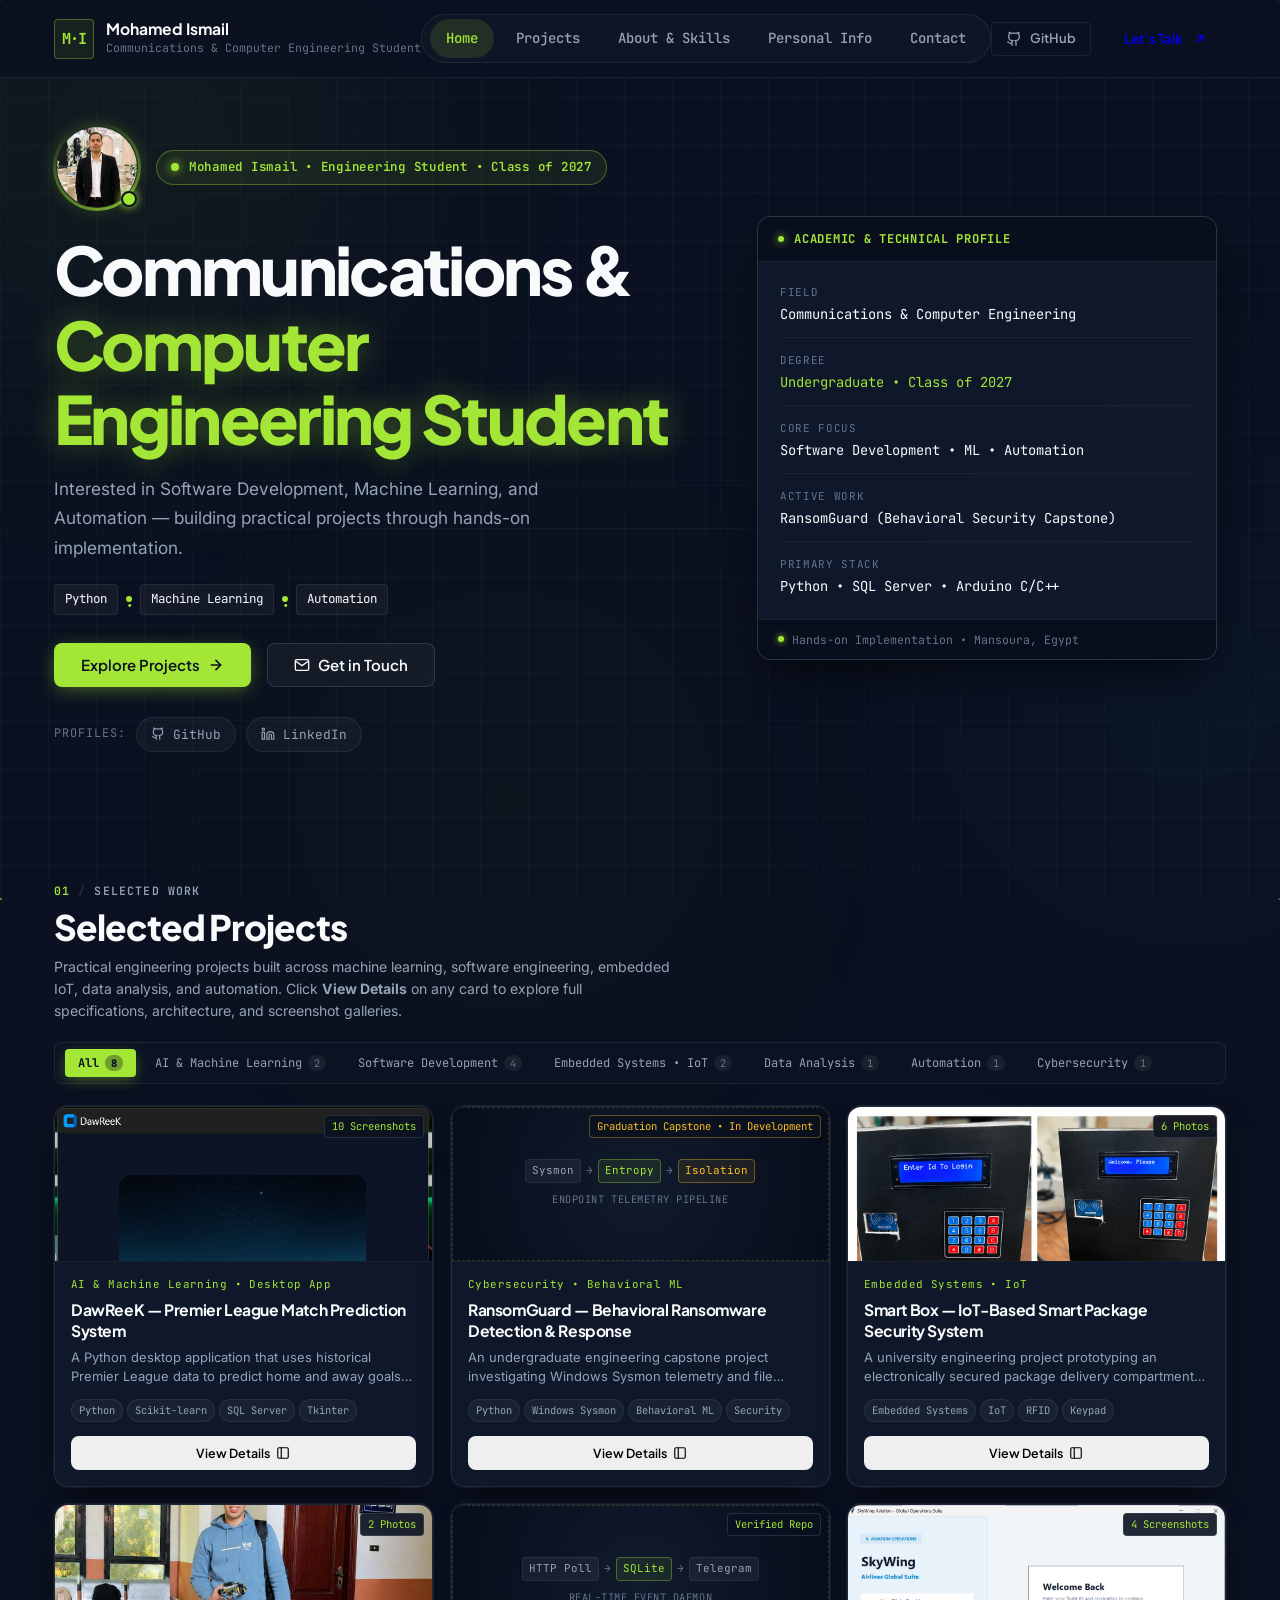
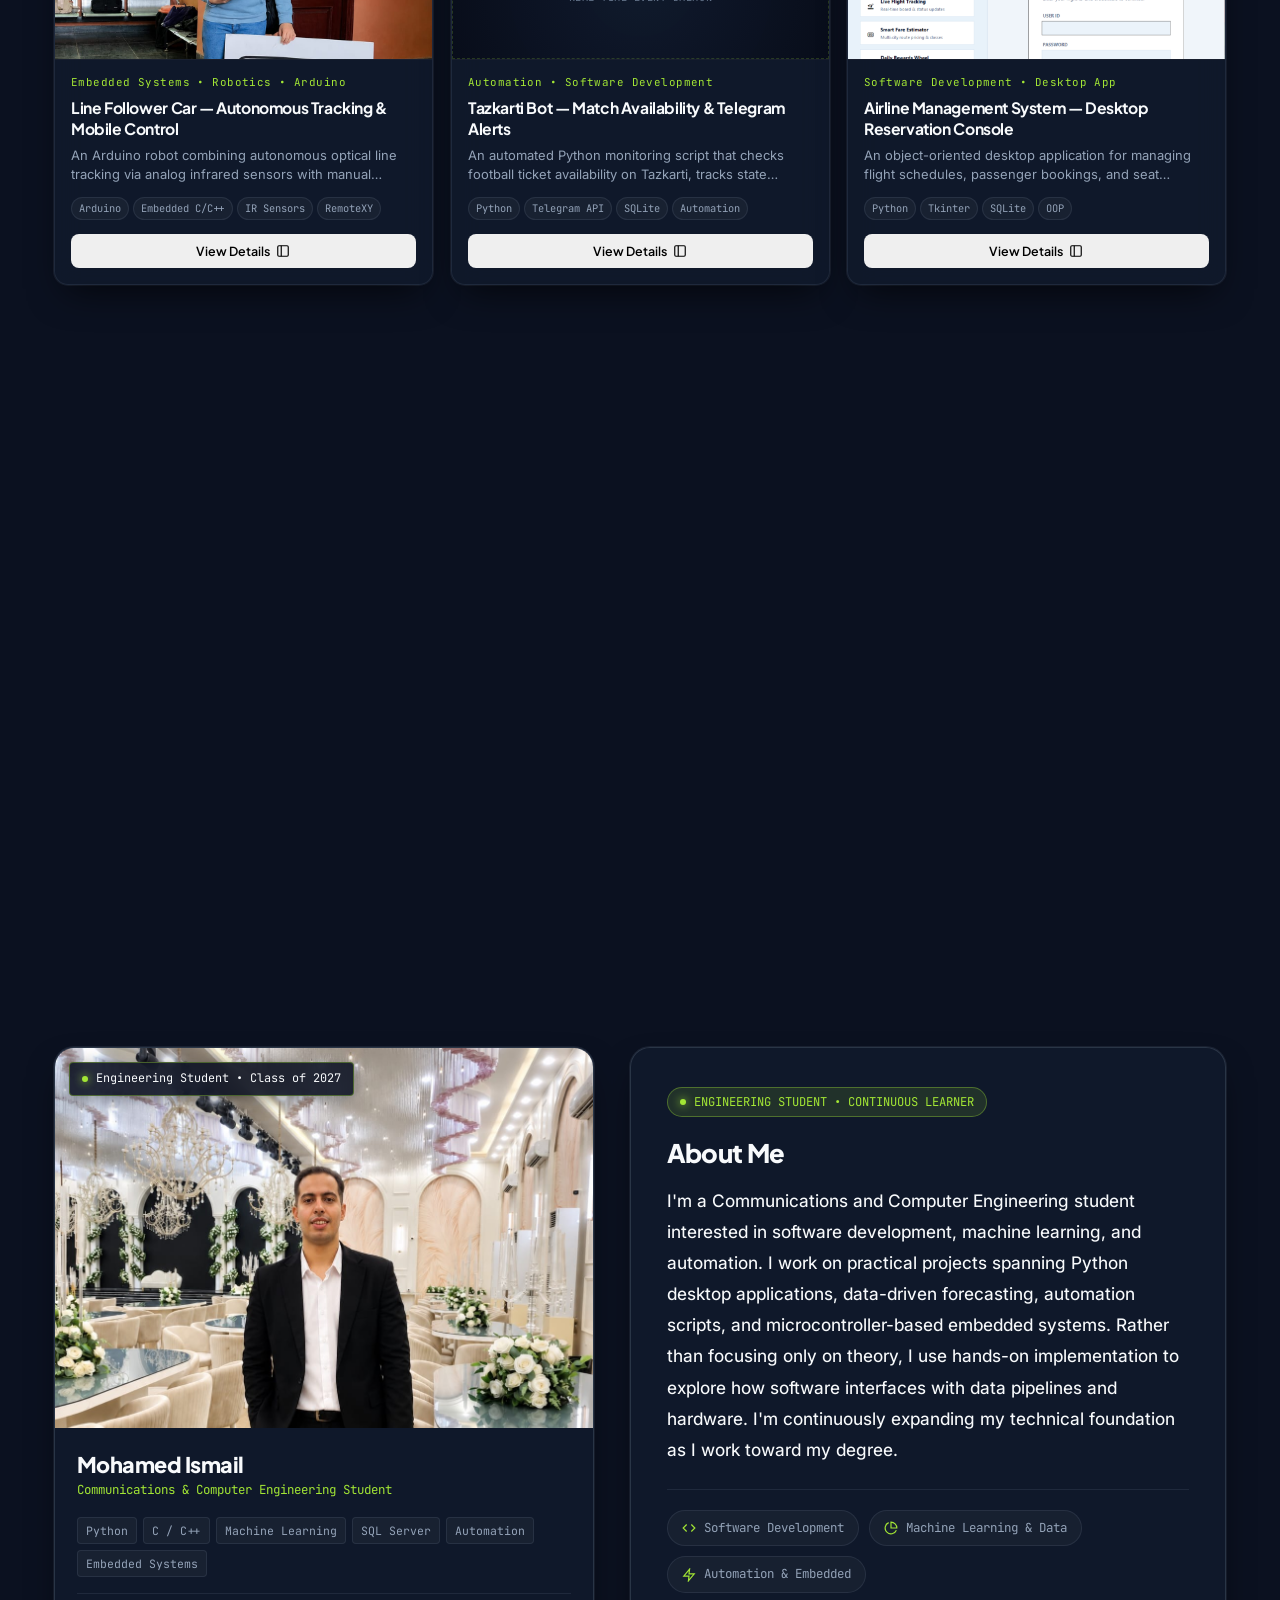
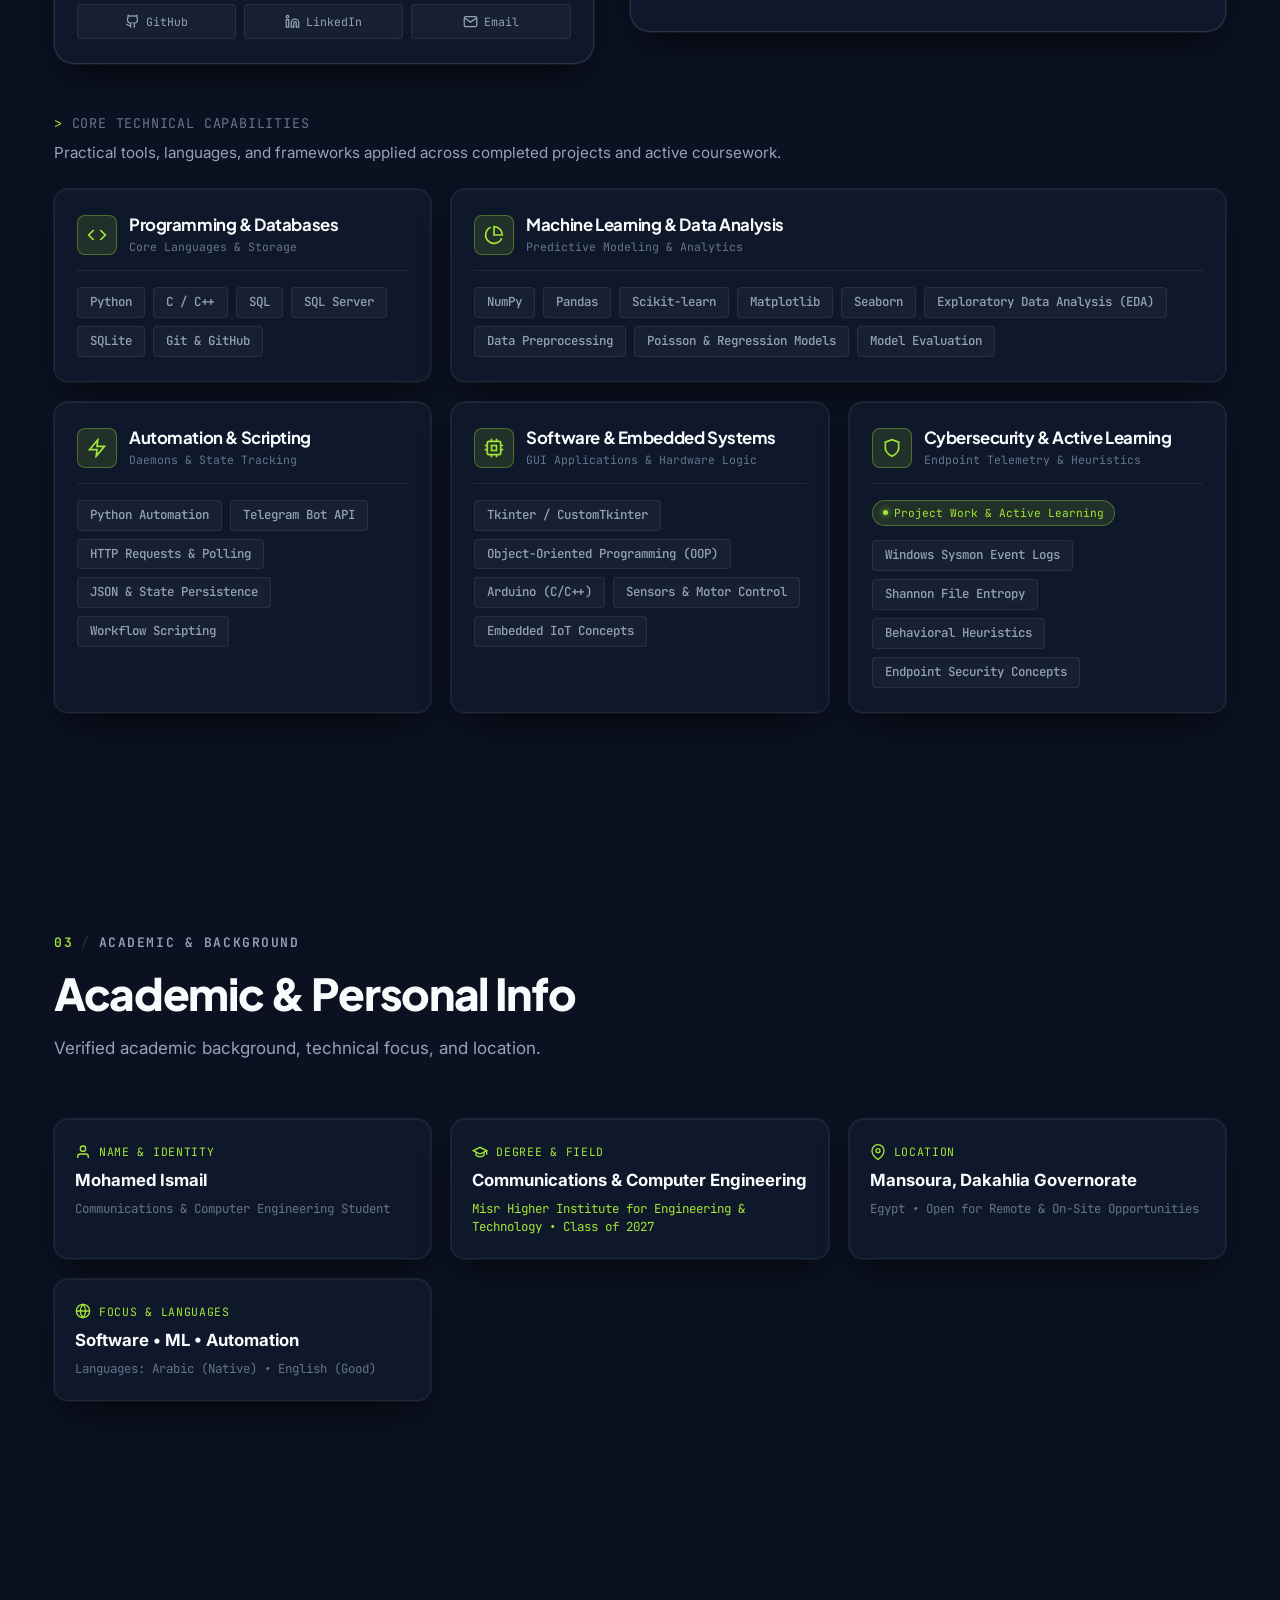
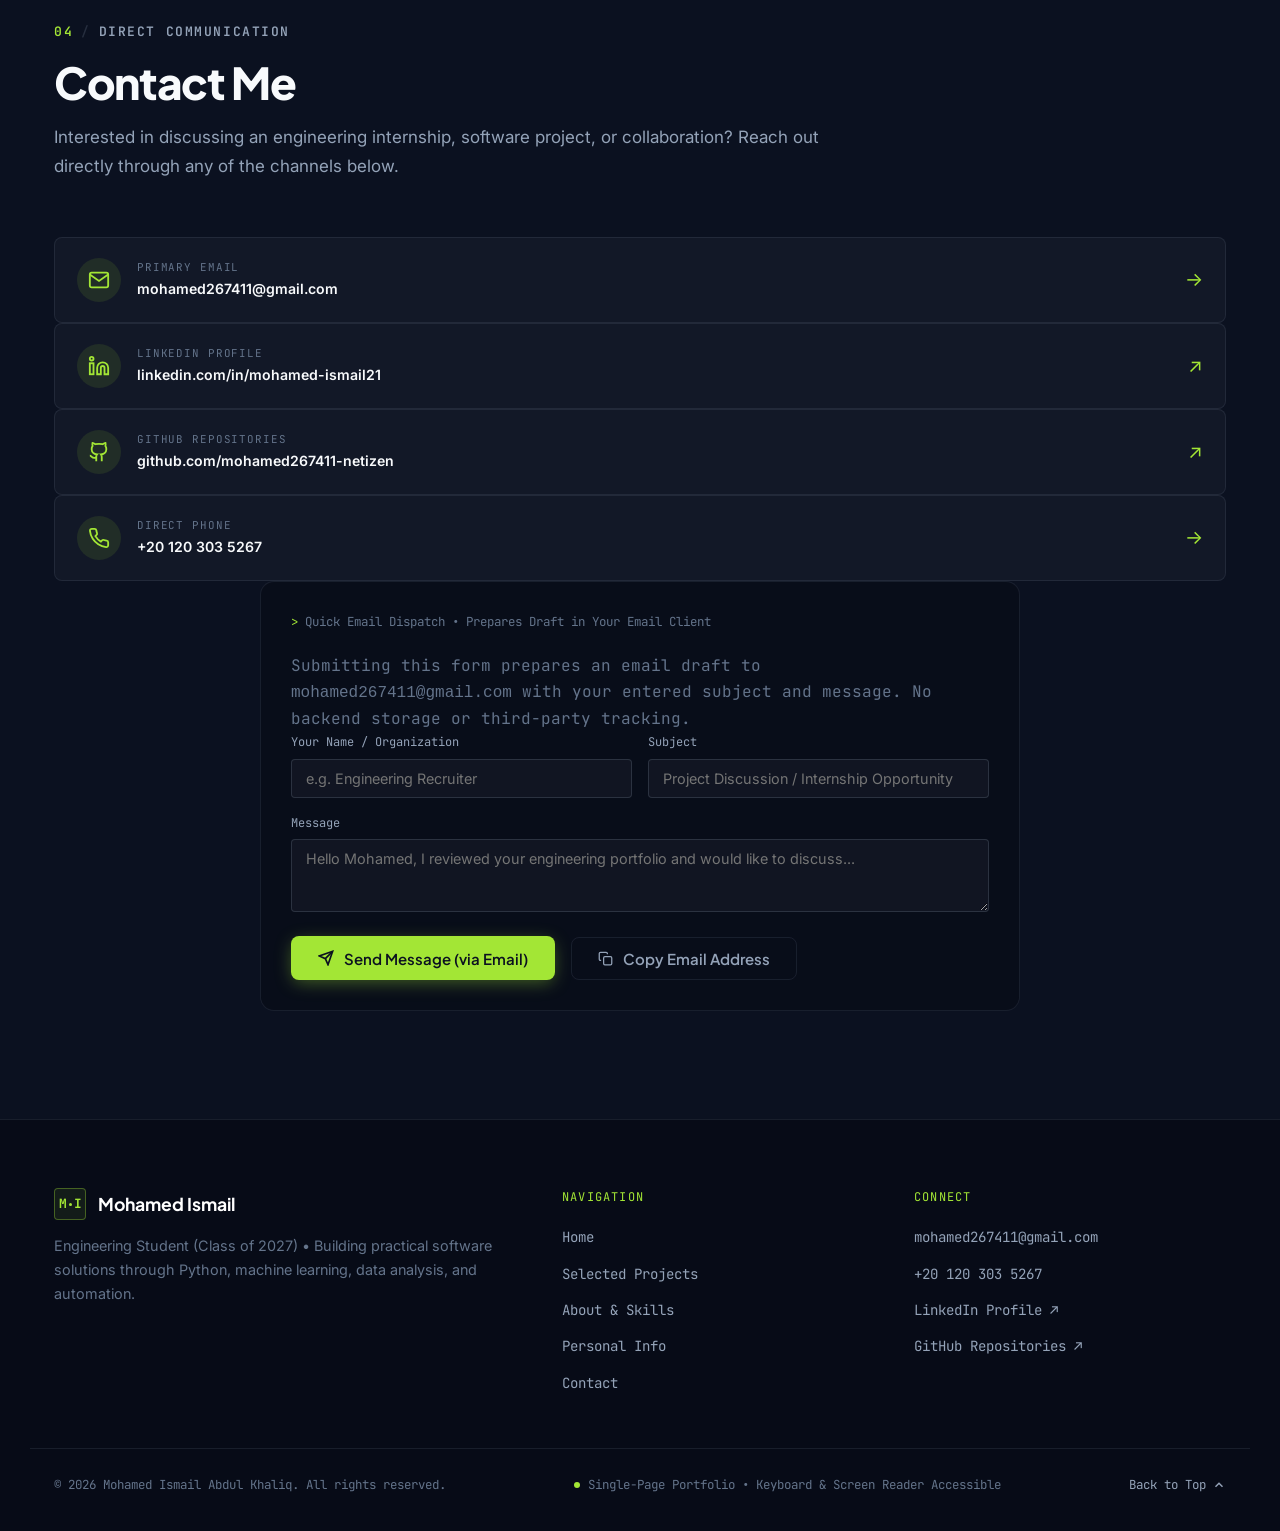
==== commit 9cec4ec6: "chore(cache): bump asset query version to v3.0 for instant cache invalidation" ====
--- a/index.html
+++ b/index.html
@@ -32,7 +32,7 @@
   <link rel="preconnect" href="https://fonts.gstatic.com" crossorigin>
   <link href="https://fonts.googleapis.com/css2?family=Inter:wght@300;400;500;600;700&family=JetBrains+Mono:ital,wght@0,400;0,500;0,600;0,700;1,400&family=Plus+Jakarta+Sans:wght@500;600;700;800&display=swap" rel="stylesheet">
 
-  <link rel="stylesheet" href="style.css?v=2.6">
+  <link rel="stylesheet" href="style.css?v=3.0">
 </head>
 <body class="bg-navy">
   <!-- Interactive Technical Grid Background Canvas -->
@@ -1147,6 +1147,6 @@
     <span id="toast-message" class="toast-text font-mono">Copied to clipboard!</span>
   </div>
 
-  <script src="script.js?v=2.6"></script>
+  <script src="script.js?v=3.0"></script>
 </body>
 </html>
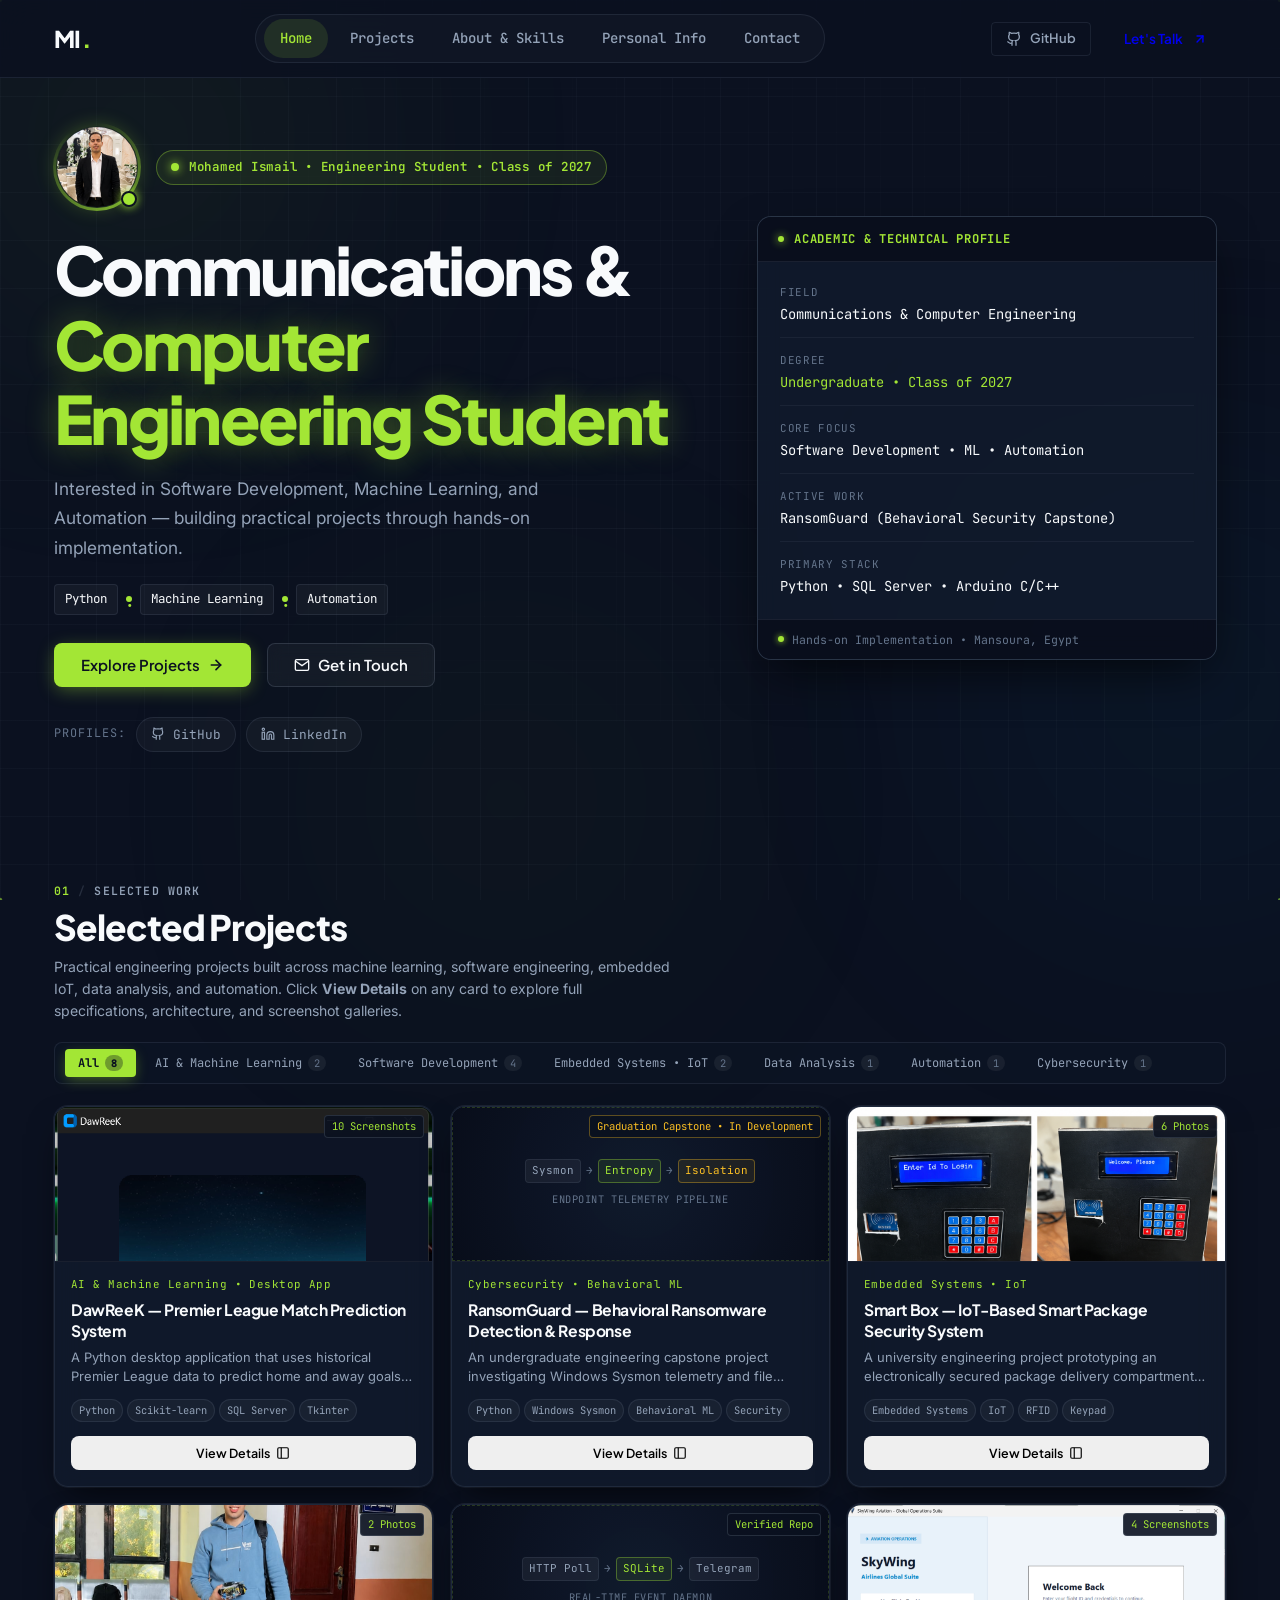
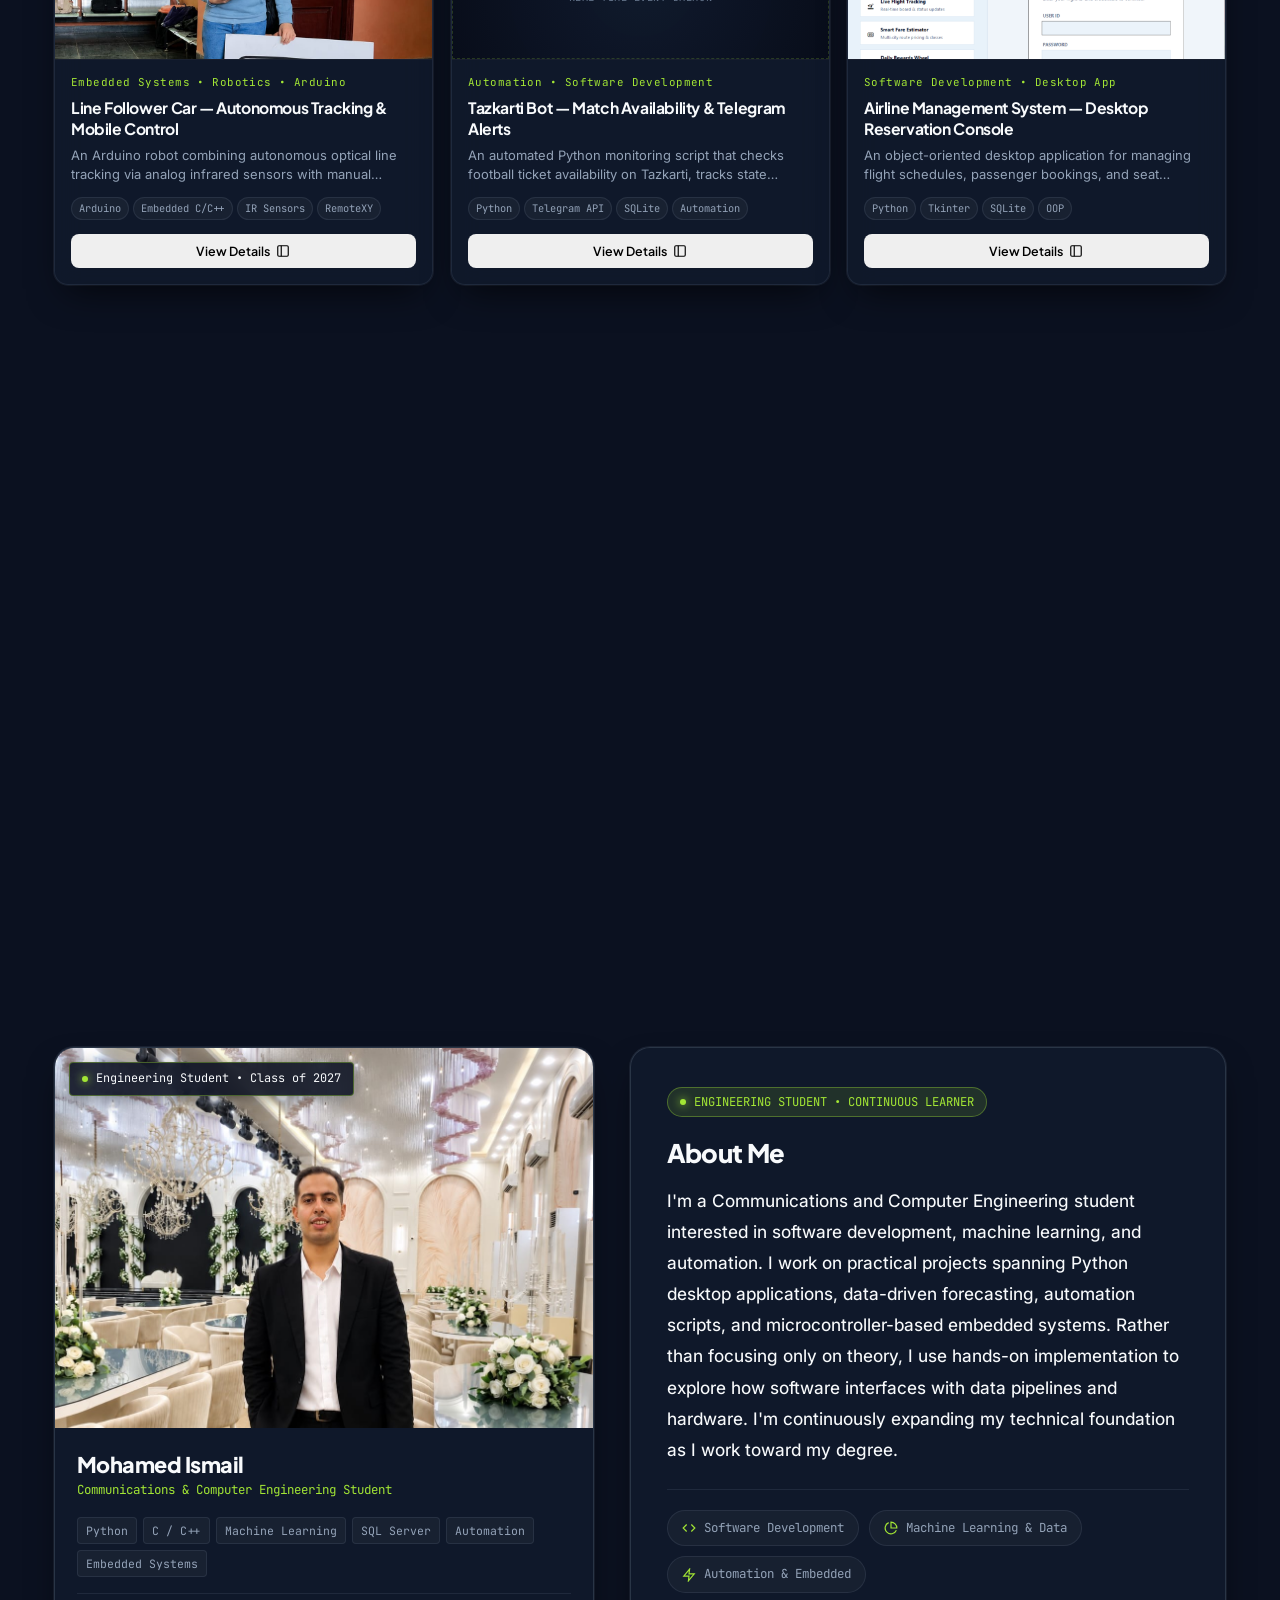
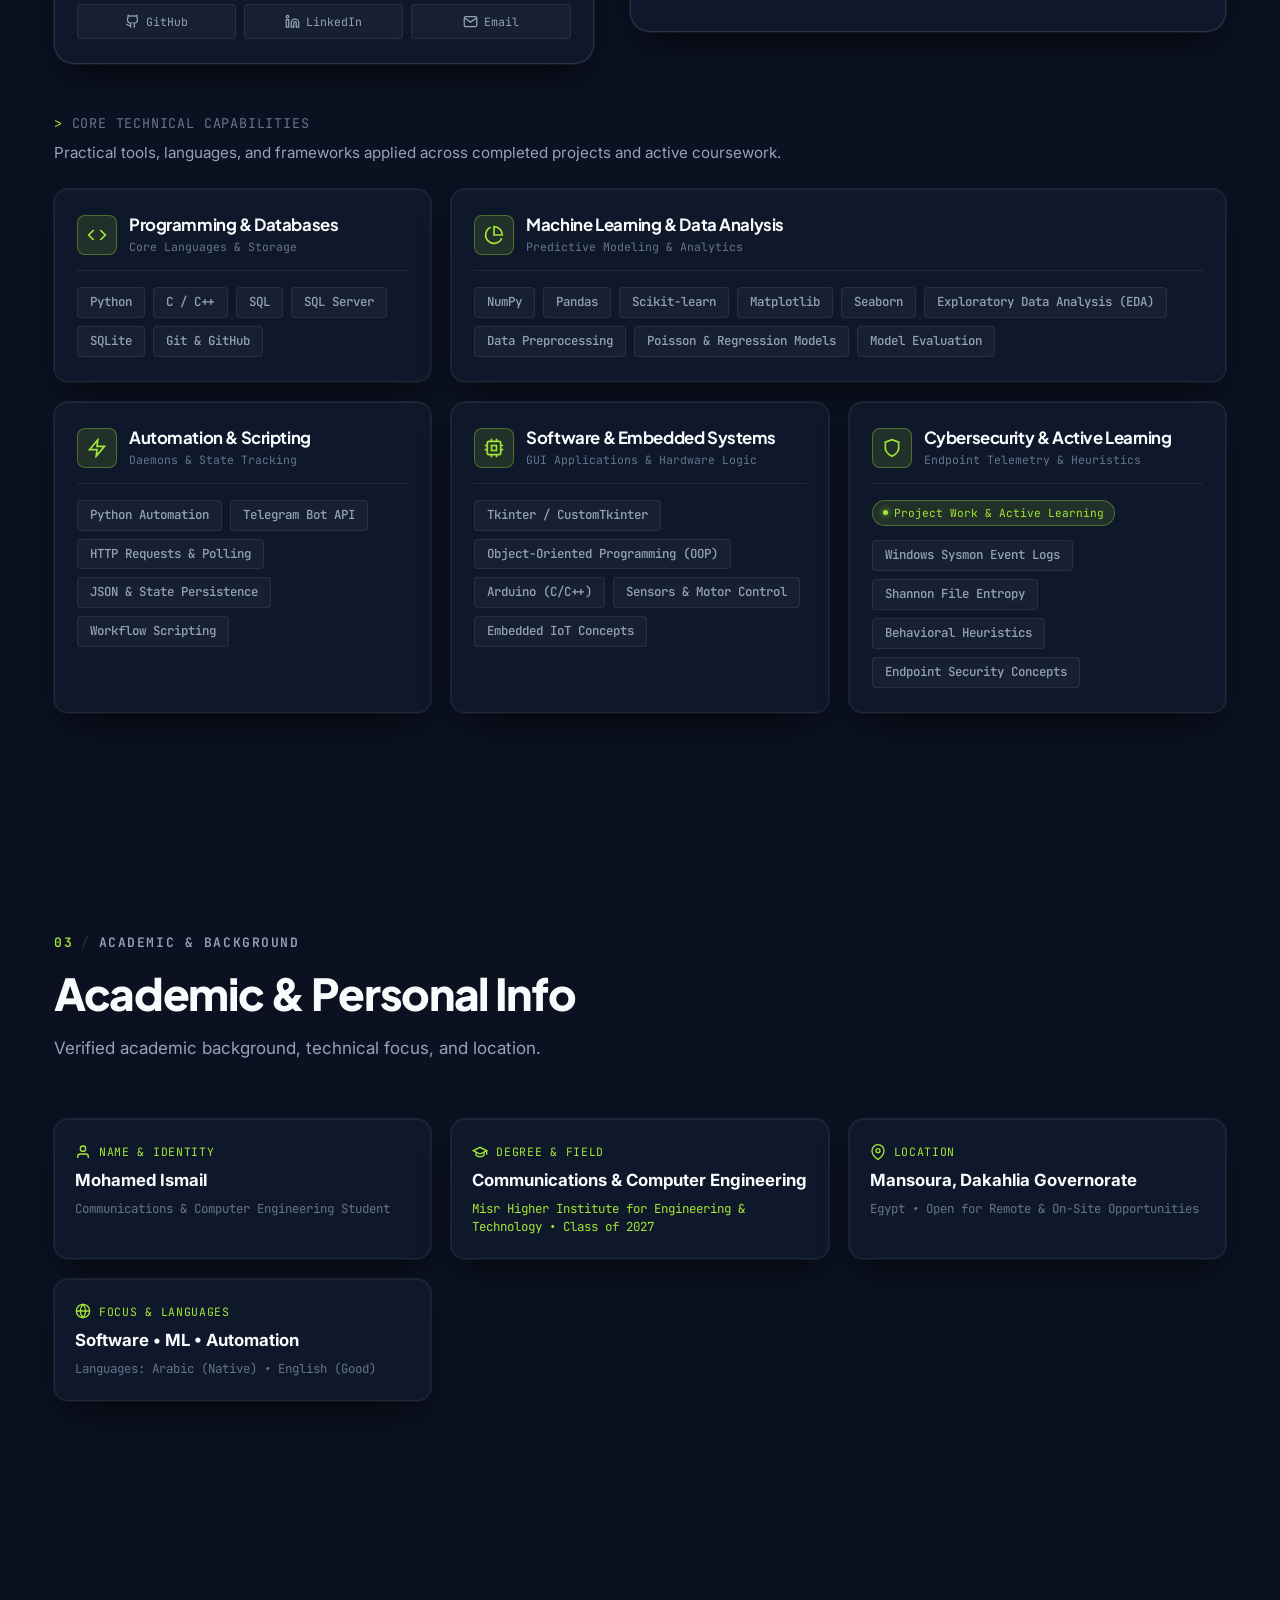
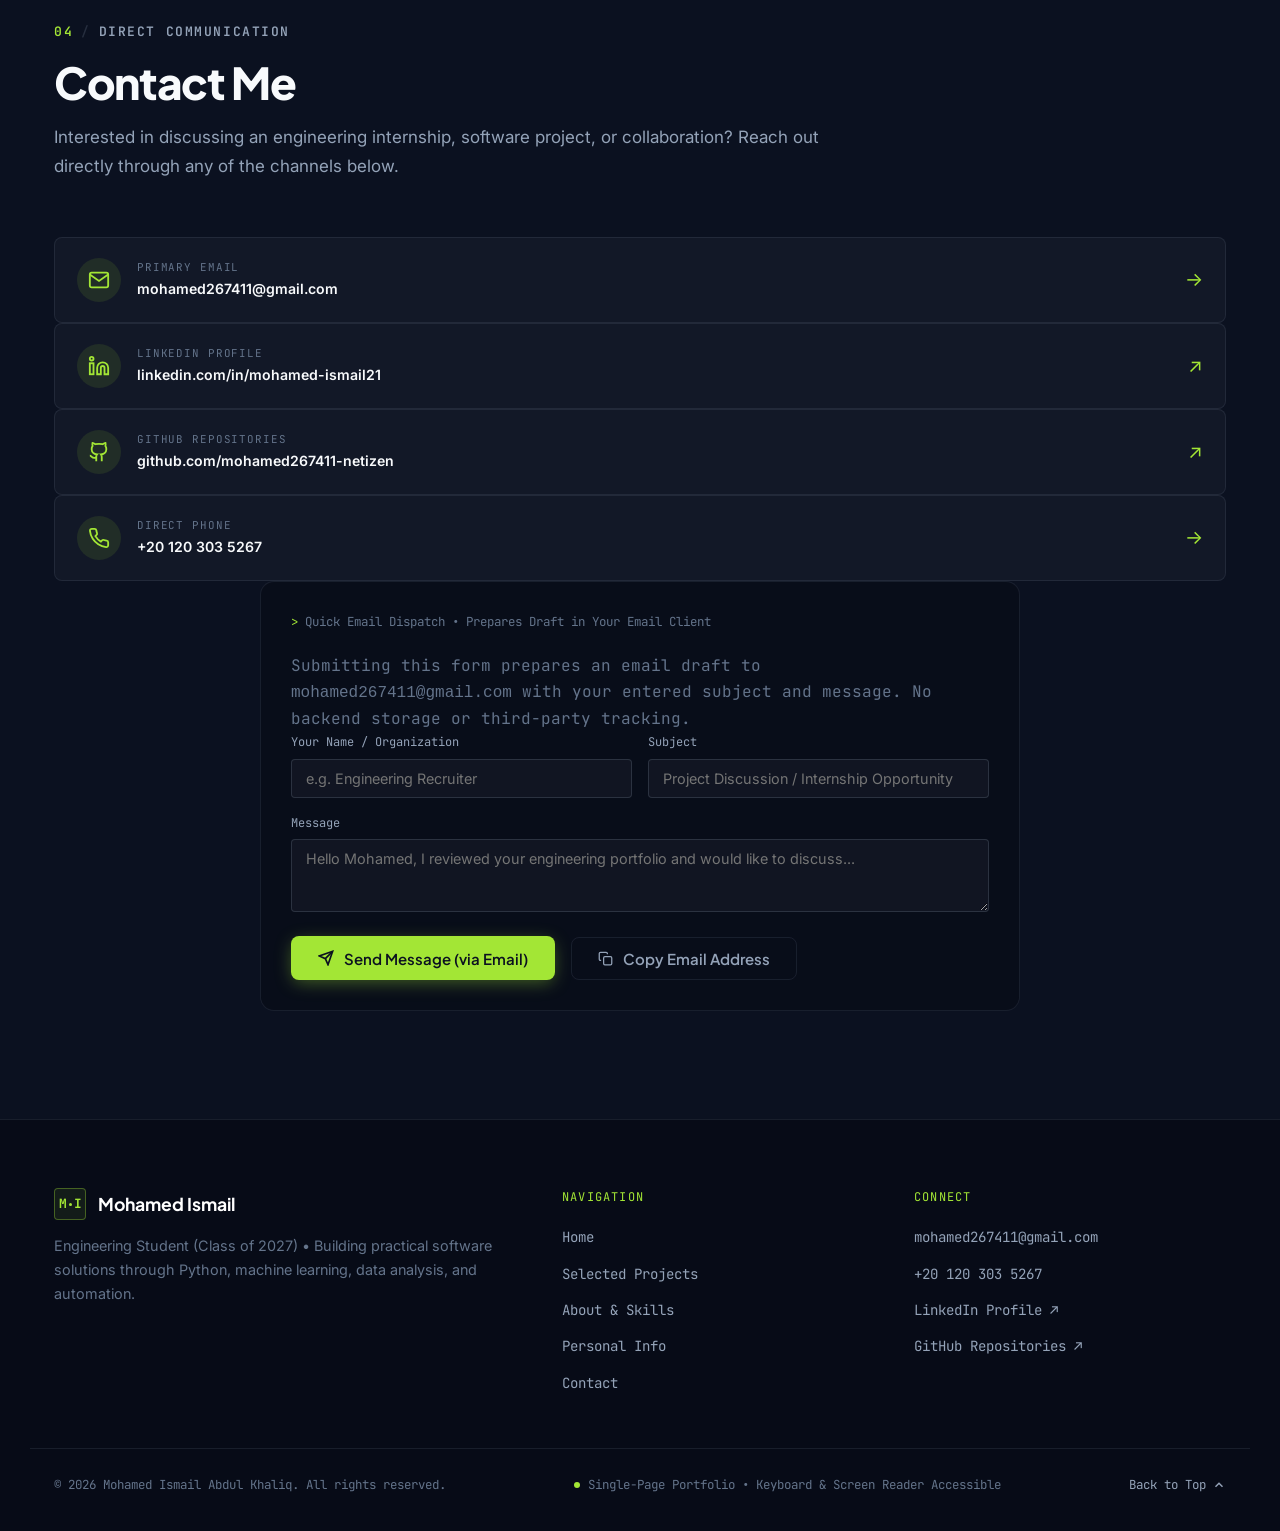
==== commit 647832c1: "refactor(navbar): replace boxed pixel logo with minimal text wordmark MI." ====
--- a/index.html
+++ b/index.html
@@ -32,7 +32,7 @@
   <link rel="preconnect" href="https://fonts.gstatic.com" crossorigin>
   <link href="https://fonts.googleapis.com/css2?family=Inter:wght@300;400;500;600;700&family=JetBrains+Mono:ital,wght@0,400;0,500;0,600;0,700;1,400&family=Plus+Jakarta+Sans:wght@500;600;700;800&display=swap" rel="stylesheet">
 
-  <link rel="stylesheet" href="style.css?v=3.0">
+  <link rel="stylesheet" href="style.css?v=3.1">
 </head>
 <body class="bg-navy">
   <!-- Interactive Technical Grid Background Canvas -->
@@ -52,17 +52,9 @@
   <header class="site-header" id="navbar">
     <div class="container header-container">
       
-      <!-- Brand Monogram Logo -->
+      <!-- Brand Wordmark Logo -->
       <a href="#hero" class="brand-logo" aria-label="Mohamed Ismail - Home">
-        <div class="logo-box">
-          <span class="logo-letter">M</span>
-          <span class="logo-dot"></span>
-          <span class="logo-letter">I</span>
-        </div>
-        <div class="logo-info">
-          <span class="logo-name">Mohamed Ismail</span>
-          <span class="logo-tagline font-mono">Communications &amp; Computer Engineering Student</span>
-        </div>
+        <span class="brand-wordmark">MI<span class="brand-dot">.</span></span>
       </a>
 
       <!-- Desktop Navigation Menu -->
--- a/style.css
+++ b/style.css
@@ -421,13 +421,49 @@
 }
 
 .brand-logo {
-  display: flex;
-  align-items: center;
-  gap: 12px;
+  display: inline-flex;
+  align-items: center;
   text-decoration: none;
   color: var(--text-primary);
-}
-
+  padding: 4px 0;
+  transition: opacity var(--trans-fast);
+}
+
+.brand-wordmark {
+  font-family: var(--font-heading);
+  font-size: 1.45rem;
+  font-weight: 800;
+  letter-spacing: -0.03em;
+  color: #F8FAFC;
+  line-height: 1;
+  display: inline-flex;
+  align-items: baseline;
+  transition: color var(--trans-fast);
+}
+
+.brand-wordmark .brand-dot {
+  color: var(--color-lime);
+  font-weight: 800;
+  margin-left: 1px;
+  transition: color var(--trans-fast), text-shadow var(--trans-fast);
+}
+
+.brand-logo:hover .brand-wordmark {
+  color: #FFFFFF;
+}
+
+.brand-logo:hover .brand-wordmark .brand-dot {
+  color: var(--color-lime-light);
+  text-shadow: 0 0 12px rgba(163, 230, 53, 0.45);
+}
+
+.brand-logo:focus-visible {
+  outline: 2px solid var(--color-lime);
+  outline-offset: 4px;
+  border-radius: var(--radius-xs);
+}
+
+/* Retained for footer logo badge */
 .logo-box {
   width: 40px;
   height: 40px;
@@ -442,12 +478,6 @@
   font-size: 0.95rem;
   color: var(--color-lime);
   transition: all var(--trans-normal);
-}
-
-.brand-logo:hover .logo-box {
-  border-color: var(--color-lime);
-  background: var(--color-lime-muted);
-  box-shadow: 0 0 16px rgba(163, 230, 53, 0.35);
 }
 
 .logo-letter { line-height: 1; }
@@ -457,25 +487,6 @@
   border-radius: 50%;
   background: var(--color-lime);
   margin: 0 2px;
-}
-
-.logo-info {
-  display: flex;
-  flex-direction: column;
-}
-
-.logo-name {
-  font-family: var(--font-heading);
-  font-size: 0.98rem;
-  font-weight: 700;
-  color: var(--text-primary);
-  line-height: 1.15;
-}
-
-.logo-tagline {
-  font-family: var(--font-mono);
-  font-size: 0.72rem;
-  color: var(--text-muted);
 }
 
 /* Desktop Nav Menu */
@@ -4937,8 +4948,8 @@
 /* --- 6. Compact Phones (<= 440px, e.g. iPhone SE, 360-400px viewports) --- */
 @media (max-width: 440px) {
   /* Prevent header overflow */
-  .brand-logo .logo-tagline {
-    display: none;
+  .brand-wordmark {
+    font-size: 1.3rem;
   }
 
   .header-github-btn span {
@@ -4954,10 +4965,6 @@
   .header-talk-btn {
     padding: 7px 11px;
     font-size: 0.8rem;
-  }
-
-  .brand-logo .logo-name {
-    font-size: 0.95rem;
   }
 
   .hero-avatar-ring {
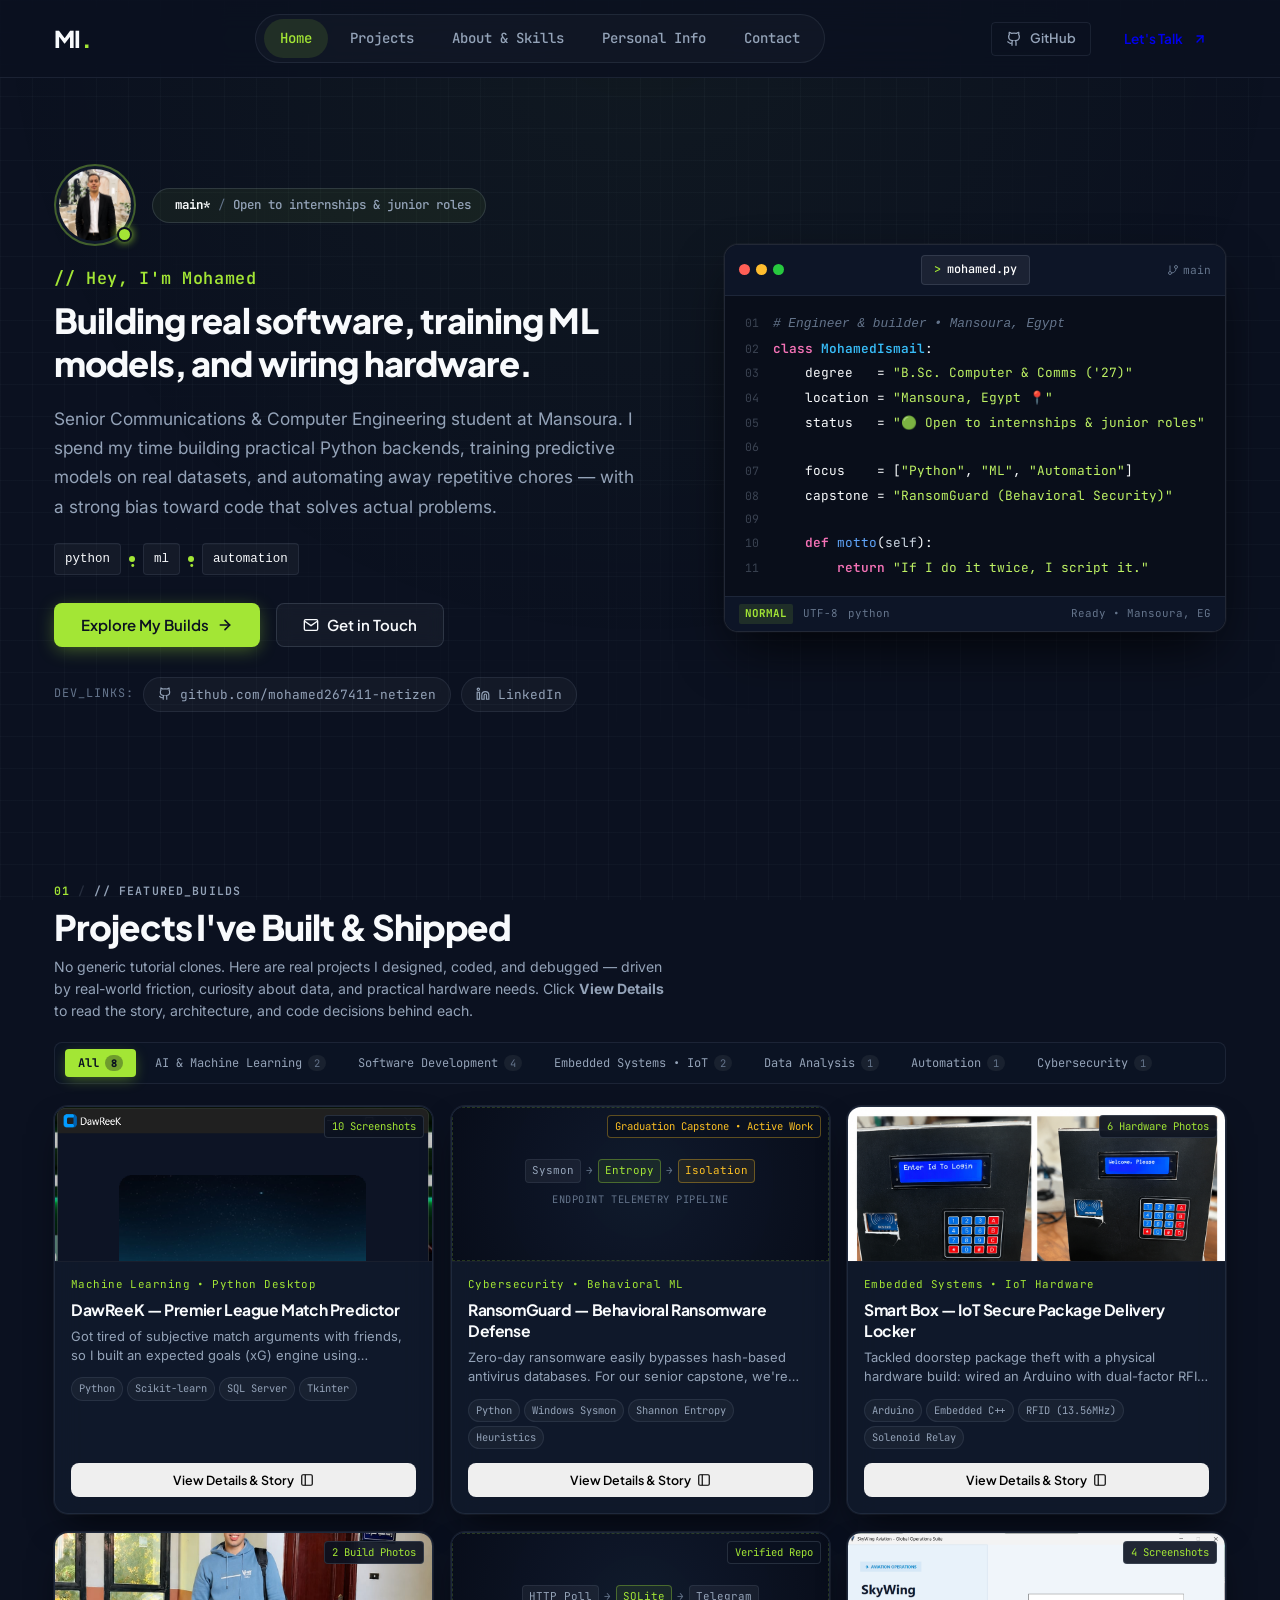
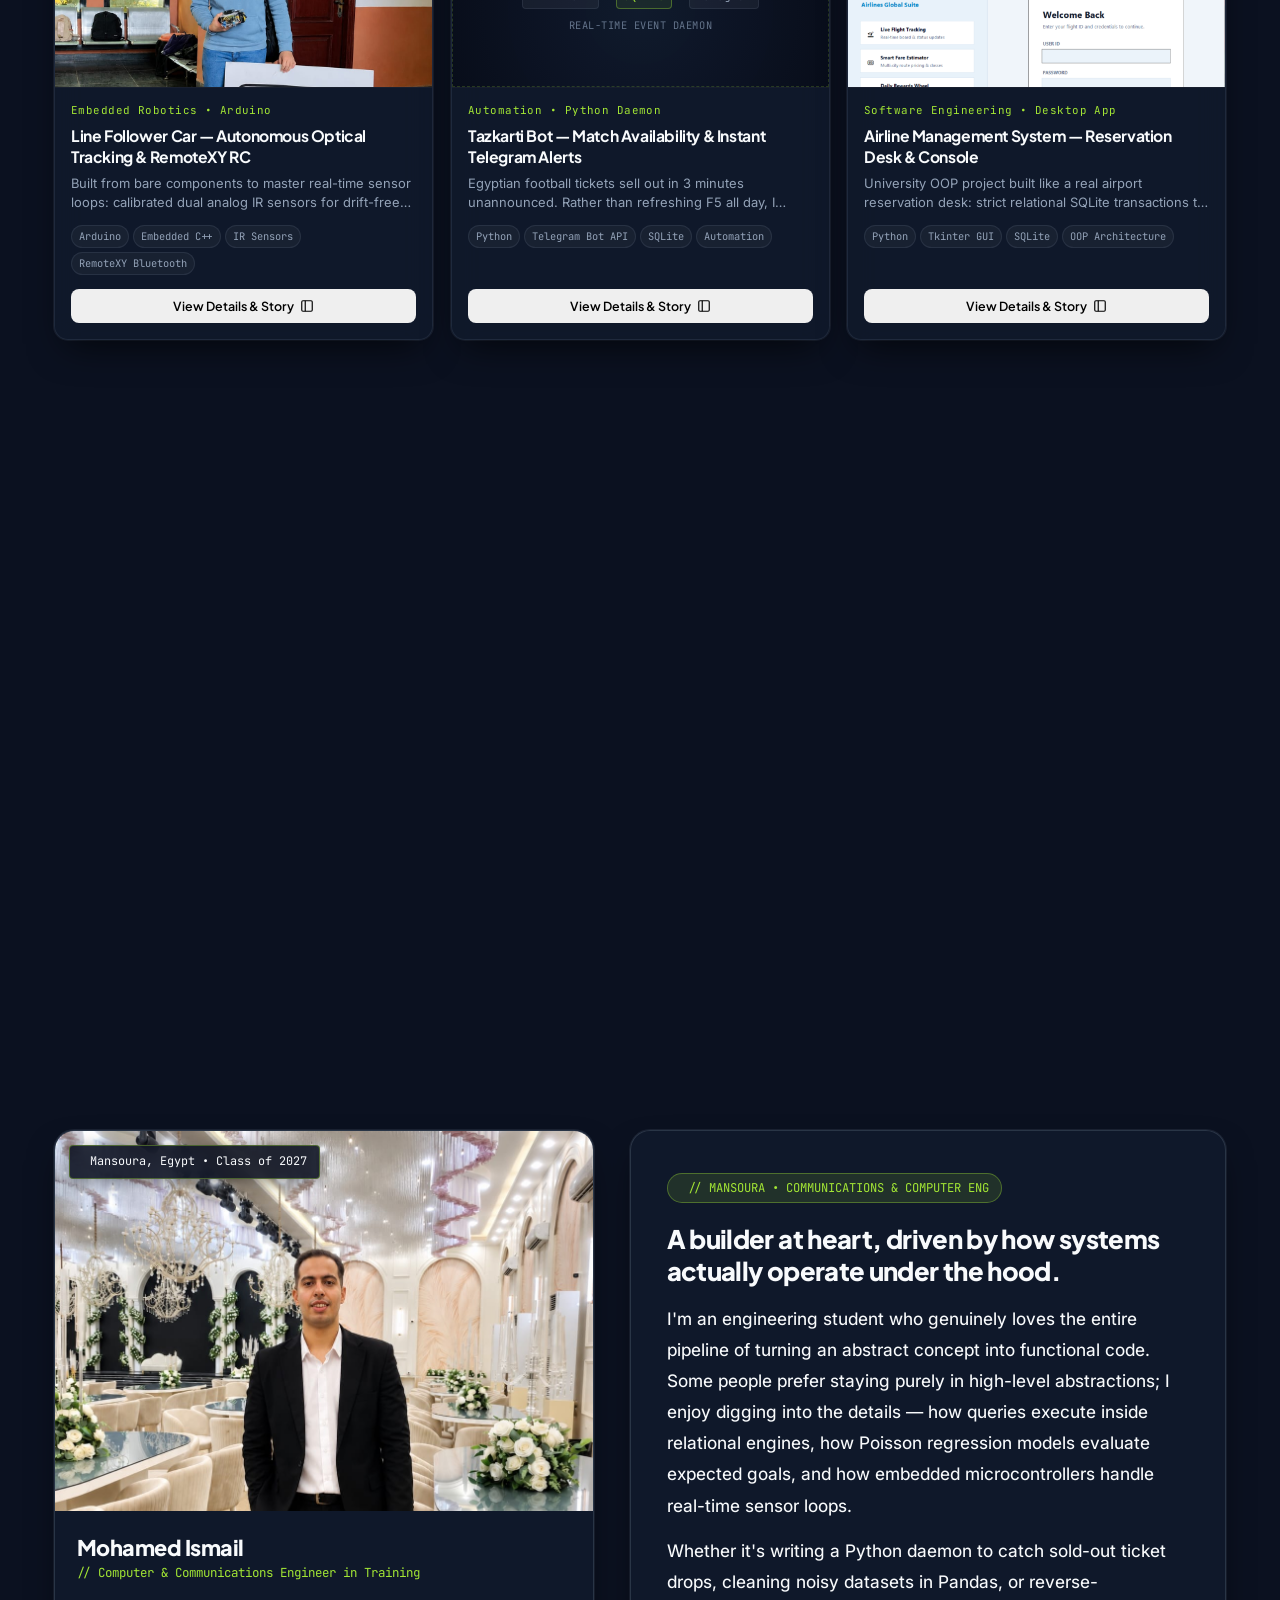
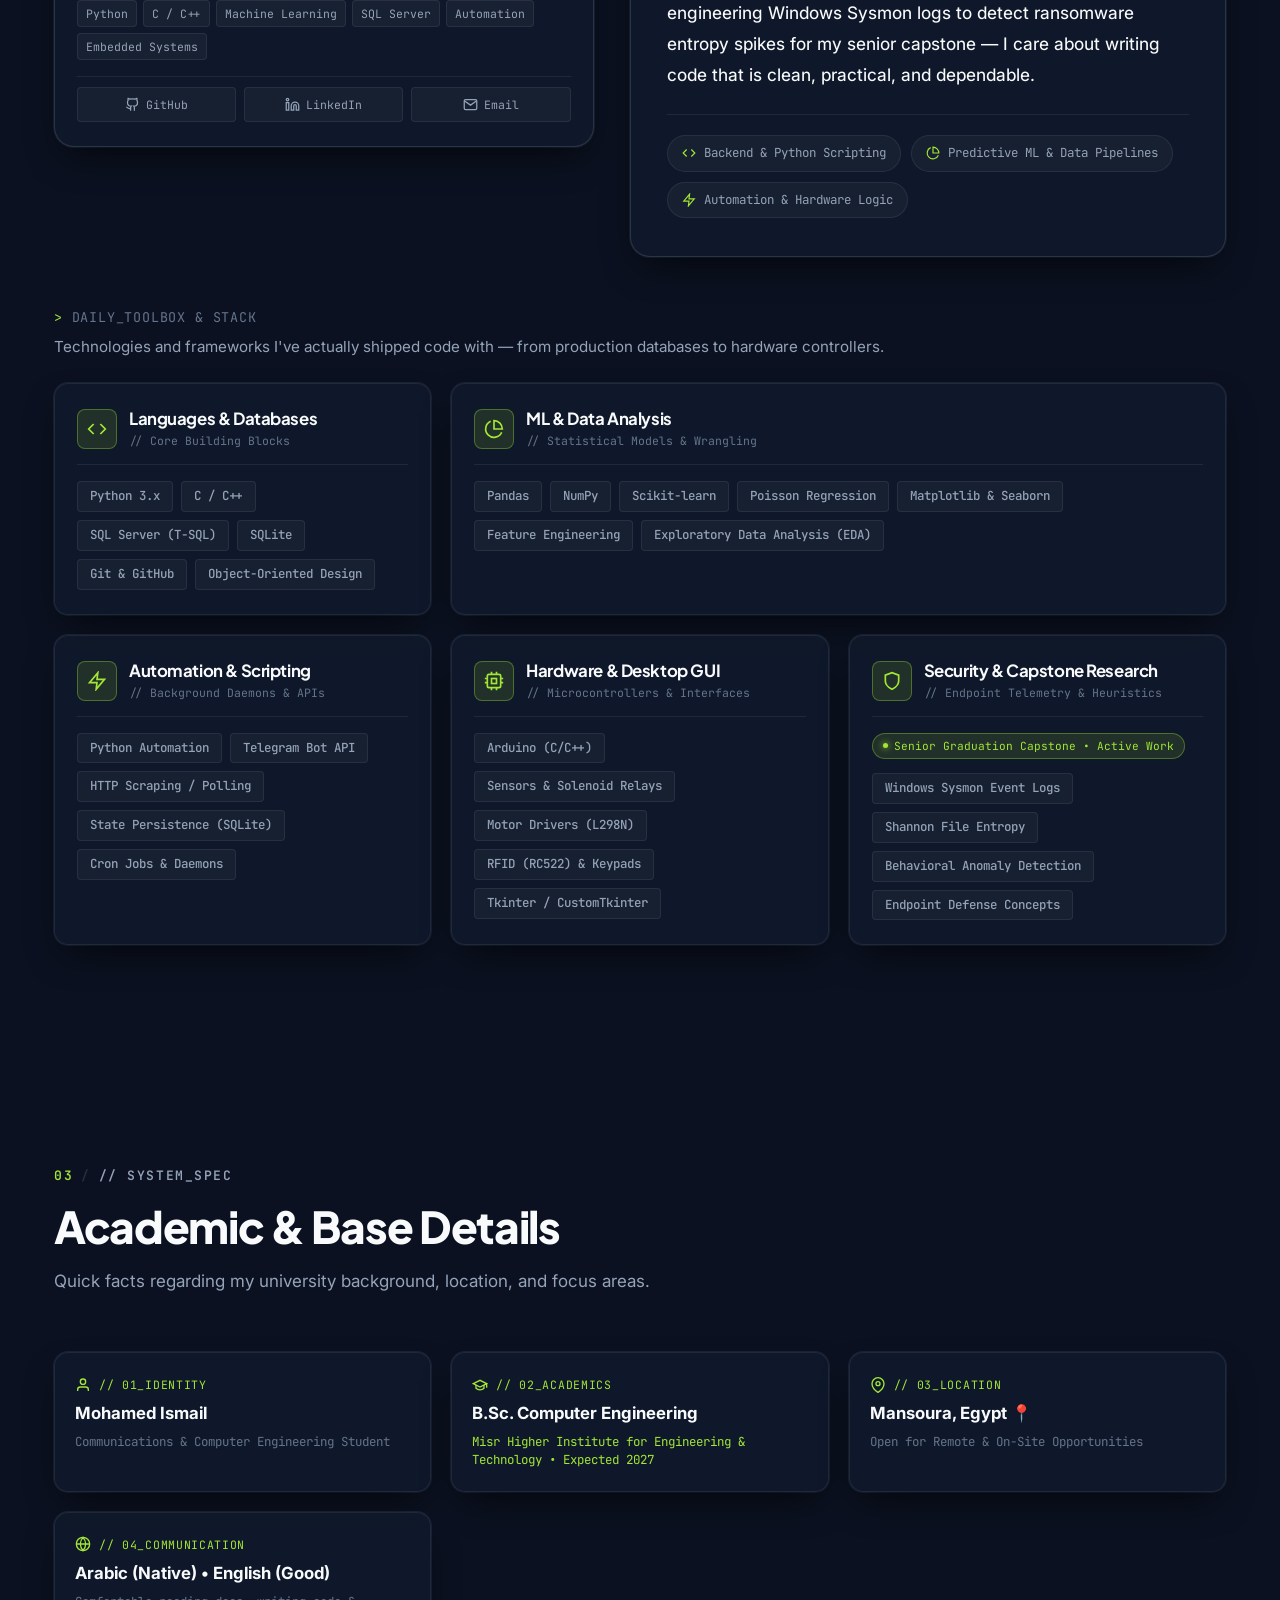
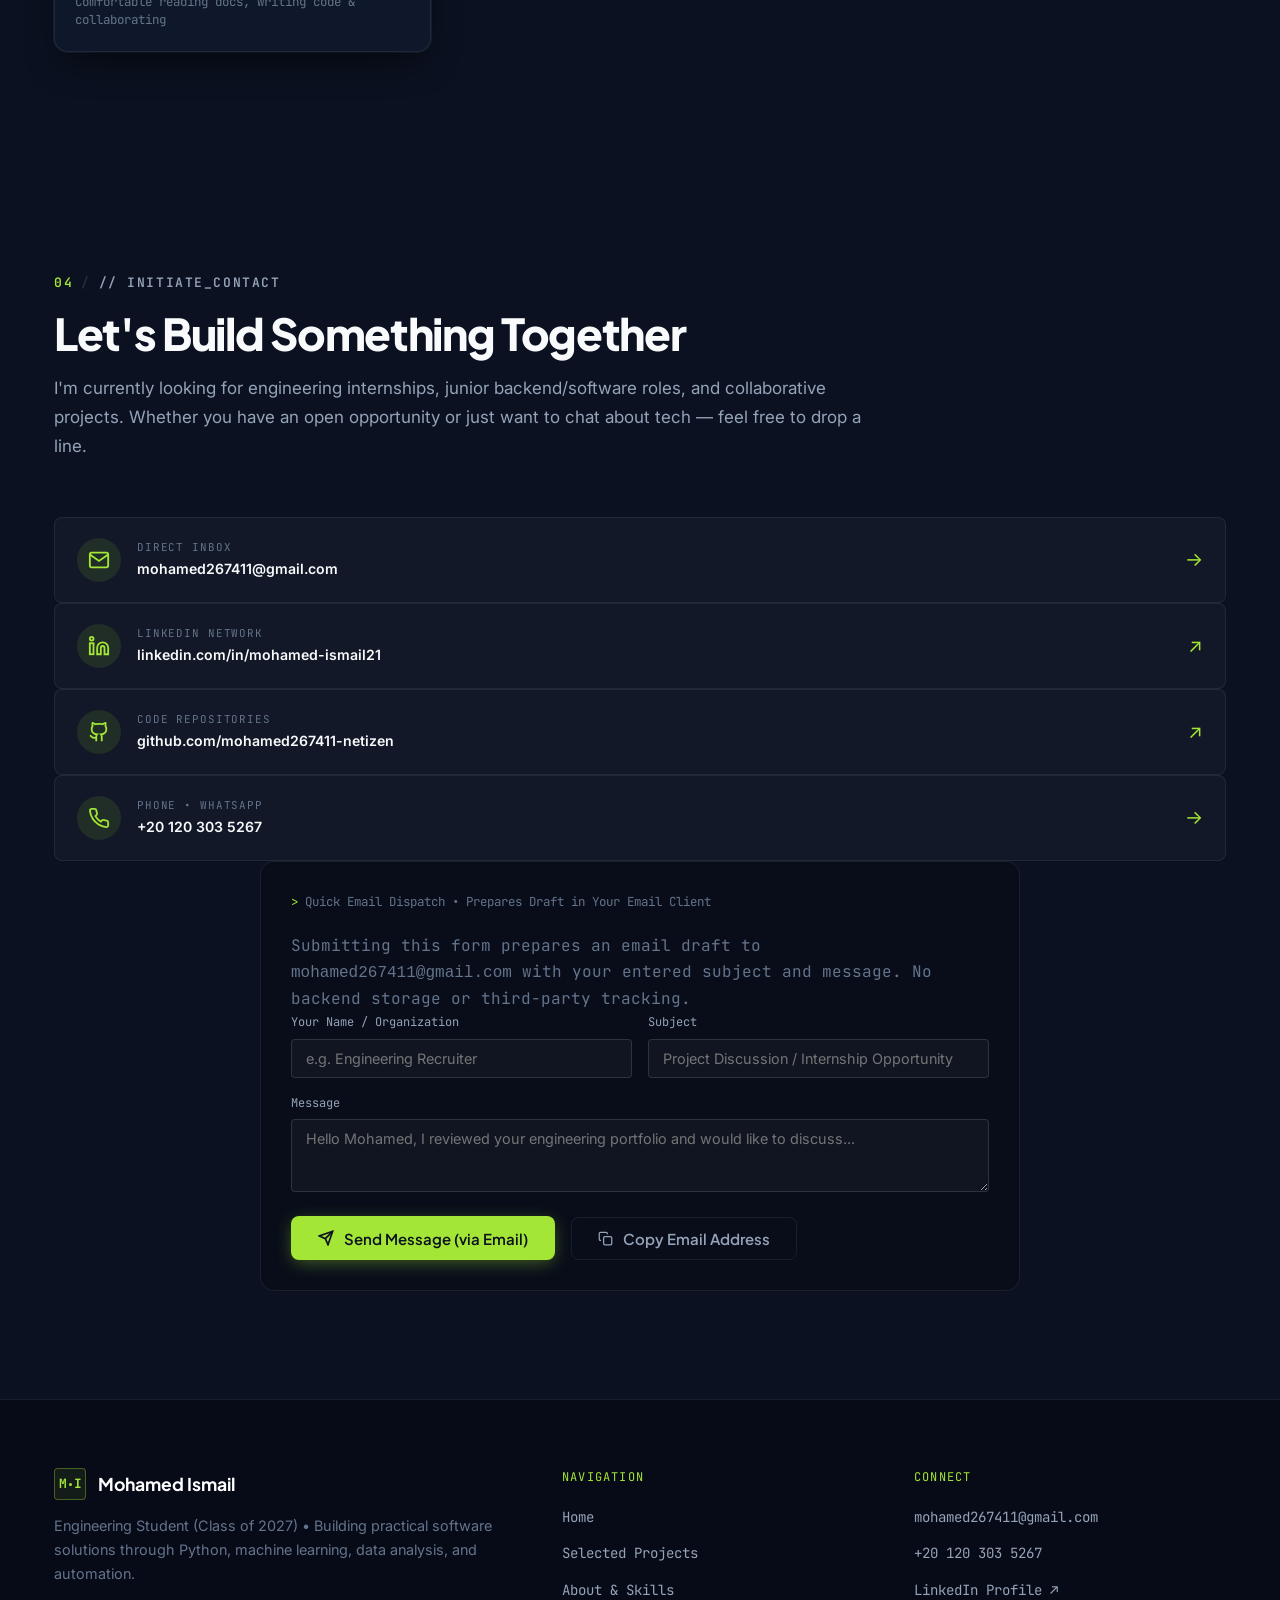
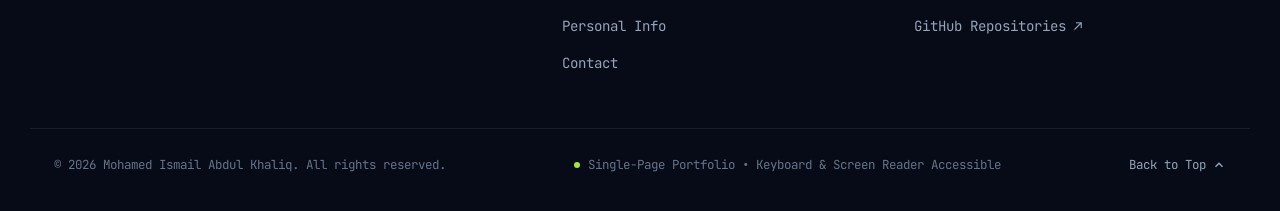
==== commit e70cd352: "feat(hero): refine typography, clean tech tags to python ml automation, fix code terminal formatting" ====
--- a/index.html
+++ b/index.html
@@ -32,16 +32,11 @@
   <link rel="preconnect" href="https://fonts.gstatic.com" crossorigin>
   <link href="https://fonts.googleapis.com/css2?family=Inter:wght@300;400;500;600;700&family=JetBrains+Mono:ital,wght@0,400;0,500;0,600;0,700;1,400&family=Plus+Jakarta+Sans:wght@500;600;700;800&display=swap" rel="stylesheet">
 
-  <link rel="stylesheet" href="style.css?v=3.1">
+  <link rel="stylesheet" href="style.css?v=3.3">
 </head>
 <body class="bg-navy">
-  <!-- Interactive Technical Grid Background Canvas -->
-  <canvas id="bg-canvas" aria-hidden="true"></canvas>
-
-  <!-- Ambient Light Orbs -->
-  <div class="ambient-glow glow-1" aria-hidden="true"></div>
-  <div class="ambient-glow glow-2" aria-hidden="true"></div>
-  <div class="ambient-glow glow-3" aria-hidden="true"></div>
+  <!-- Subtle Static Technical Grid Texture -->
+  <div class="site-grid-overlay" aria-hidden="true"></div>
 
   <!-- Skip to Content for Accessibility -->
   <a href="#main-content" class="skip-to-content">Skip to main content</a>
@@ -130,45 +125,47 @@
     <section id="hero" class="hero-section">
       <div class="container hero-layout">
         
-        <!-- Left: Personal Introduction & Actions -->
+        <!-- Left: Developer Identity, Real Pitch & Actions -->
         <div class="hero-text-block">
           
-          <!-- Identity Badge with Avatar Ring -->
+          <!-- Identity Badge with Clean Avatar & Live Branch Status -->
           <div class="hero-badge-wrap">
             <div class="hero-avatar-ring" title="Mohamed Ismail">
-              <img src="assets/mohamed-ismail-headshot.jpg" alt="Mohamed Ismail" class="hero-avatar-img" width="84" height="84">
-              <span class="avatar-live-indicator" title="Available for opportunities"></span>
+              <img src="assets/mohamed-ismail-headshot.jpg" alt="Mohamed Ismail" class="hero-avatar-img" width="82" height="82">
+              <span class="avatar-live-indicator" title="Available for internships & junior roles"></span>
             </div>
             <div class="status-badge-inline font-mono">
               <span class="status-indicator-dot"></span>
-              <span class="status-label-text">Mohamed Ismail &bull; Engineering Student &bull; Class of 2027</span>
-            </div>
-          </div>
-
-          <!-- Clear Professional Headline -->
+              <span class="status-branch">main*</span>
+              <span class="status-sep">/</span>
+              <span class="status-label-text">Open to internships &amp; junior roles</span>
+            </div>
+          </div>
+
+          <!-- Human, Direct Headline -->
           <h1 class="hero-headline">
-            <span class="hero-headline-line">Communications &amp;</span>
-            <span class="hero-headline-line text-lime text-glow">Computer Engineering Student</span>
+            <span class="hero-greeting font-mono text-lime">// Hey, I'm Mohamed</span>
+            <span class="hero-headline-line">Building real software, training ML models, and wiring hardware.</span>
           </h1>
 
-          <!-- Concise Supporting Description -->
+          <!-- Real Developer Bio -->
           <p class="hero-supporting-text">
-            Interested in Software Development, Machine Learning, and Automation &mdash; building practical projects through hands-on implementation.
+            Senior Communications &amp; Computer Engineering student at Mansoura. I spend my time building practical Python backends, training predictive models on real datasets, and automating away repetitive chores &mdash; with a strong bias toward code that solves actual problems.
           </p>
 
-          <!-- Core Focus Highlights -->
+          <!-- Core Focus Highlights (Clean Monospace Tech Tags) -->
           <div class="hero-spec-strip font-mono" aria-label="Core Technical Focus">
-            <span class="spec-tag">Python</span>
+            <span class="spec-tag"><code>python</code></span>
             <span class="spec-dot" aria-hidden="true">&bull;</span>
-            <span class="spec-tag">Machine Learning</span>
+            <span class="spec-tag"><code>ml</code></span>
             <span class="spec-dot" aria-hidden="true">&bull;</span>
-            <span class="spec-tag">Automation</span>
+            <span class="spec-tag"><code>automation</code></span>
           </div>
 
           <!-- Primary & Secondary CTAs -->
           <div class="hero-cta-group">
             <a href="#projects" class="btn btn-primary btn-lime cta-primary-btn">
-              <span>Explore Projects</span>
+              <span>Explore My Builds</span>
               <svg class="cta-arrow" width="16" height="16" viewBox="0 0 24 24" fill="none" stroke="currentColor" stroke-width="2.5" stroke-linecap="round" stroke-linejoin="round" aria-hidden="true"><line x1="5" y1="12" x2="19" y2="12"></line><polyline points="12 5 19 12 12 19"></polyline></svg>
             </a>
 
@@ -180,10 +177,10 @@
 
           <!-- Verified Profile Chips -->
           <div class="hero-social-row font-mono">
-            <span class="social-label text-muted">PROFILES:</span>
+            <span class="social-label text-muted">DEV_LINKS:</span>
             <a href="https://github.com/mohamed267411-netizen" target="_blank" rel="noopener noreferrer" class="social-chip" title="GitHub Profile">
               <svg width="14" height="14" viewBox="0 0 24 24" fill="none" stroke="currentColor" stroke-width="2" aria-hidden="true"><path d="M15 22v-4a4.8 4.8 0 0 0-1-3.5c3 0 6-2 6-5.5.08-1.25-.27-2.48-1-3.5.28-1.15.28-2.35 0-3.5 0 0-1 0-3 1.5-2.64-.5-5.36-.5-8 0C6 2 5 2 5 2c-.3 1.15-.3 2.35 0 3.5A5.403 5.403 0 0 0 4 9c0 3.5 3 5.5 6 5.5-.39.49-.68 1.05-.85 1.65-.17.6-.22 1.23-.15 1.85v4"></path><path d="M9 18c-4.51 2-5-2-7-2"></path></svg>
-              <span>GitHub</span>
+              <span>github.com/mohamed267411-netizen</span>
             </a>
             <a href="https://www.linkedin.com/in/mohamed-ismail21" target="_blank" rel="noopener noreferrer" class="social-chip" title="LinkedIn Profile">
               <svg width="14" height="14" viewBox="0 0 24 24" fill="none" stroke="currentColor" stroke-width="2" aria-hidden="true"><path d="M16 8a6 6 0 0 1 6 6v7h-4v-7a2 2 0 0 0-2-2 2 2 0 0 0-2 2v7h-4v-7a6 6 0 0 1 6-6z"></path><rect x="2" y="9" width="4" height="12"></rect><circle cx="4" cy="4" r="2"></circle></svg>
@@ -193,39 +190,59 @@
 
         </div>
 
-        <!-- Right: Authentic Academic & Technical Profile Card -->
+        <!-- Right: Authentic Developer Workstation / Interactive Code Terminal -->
         <div class="hero-profile-side">
-          <div class="hero-profile-card spotlight-card">
-            <div class="hero-card-header font-mono">
-              <span class="pulse-lime"></span>
-              <span class="profile-header-title">ACADEMIC &amp; TECHNICAL PROFILE</span>
-            </div>
-            <div class="hero-card-body font-mono">
-              <div class="profile-spec-row">
-                <span class="spec-label text-muted">Field</span>
-                <span class="spec-value text-primary font-bold">Communications &amp; Computer Engineering</span>
-              </div>
-              <div class="profile-spec-row">
-                <span class="spec-label text-muted">Degree</span>
-                <span class="spec-value text-lime">Undergraduate &bull; Class of 2027</span>
-              </div>
-              <div class="profile-spec-row">
-                <span class="spec-label text-muted">Core Focus</span>
-                <span class="spec-value">Software Development &bull; ML &bull; Automation</span>
-              </div>
-              <div class="profile-spec-row">
-                <span class="spec-label text-muted">Active Work</span>
-                <span class="spec-value text-secondary">RansomGuard (Behavioral Security Capstone)</span>
-              </div>
-              <div class="profile-spec-row">
-                <span class="spec-label text-muted">Primary Stack</span>
-                <span class="spec-value">Python &bull; SQL Server &bull; Arduino C/C++</span>
-              </div>
-            </div>
-            <div class="hero-card-footer font-mono">
-              <span class="status-indicator-dot mini"></span>
-              <span class="footer-note text-muted">Hands-on Implementation &bull; Mansoura, Egypt</span>
-            </div>
+          <div class="dev-terminal-card" id="hero-terminal">
+            
+            <!-- Terminal Header / Titlebar -->
+            <div class="terminal-titlebar font-mono">
+              <div class="terminal-window-buttons" aria-hidden="true">
+                <span class="win-btn close"></span>
+                <span class="win-btn minimize"></span>
+                <span class="win-btn maximize"></span>
+              </div>
+              <div class="terminal-tab-group">
+                <span class="term-tab active font-mono">
+                  <span class="tab-icon text-lime">&gt;</span>
+                  <span class="tab-label">mohamed.py</span>
+                </span>
+              </div>
+              <div class="terminal-branch-badge font-mono">
+                <svg width="12" height="12" viewBox="0 0 24 24" fill="none" stroke="currentColor" stroke-width="2"><line x1="6" y1="3" x2="6" y2="15"></line><circle cx="18" cy="6" r="3"></circle><circle cx="6" cy="18" r="3"></circle><path d="M18 9a9 9 0 0 1-9 9"></path></svg>
+                <span>main</span>
+              </div>
+            </div>
+
+            <!-- Terminal Code Pane -->
+            <div class="terminal-pane font-mono" id="pane-profile">
+              <div class="code-editor-lines">
+                <div class="code-line"><span class="line-num">01</span><span class="tok-comment"># Engineer &amp; builder &bull; Mansoura, Egypt</span></div>
+                <div class="code-line"><span class="line-num">02</span><span class="tok-keyword">class</span>&nbsp;<span class="tok-class">MohamedIsmail</span>:</div>
+                <div class="code-line"><span class="line-num">03</span>&nbsp;&nbsp;&nbsp;&nbsp;degree&nbsp;&nbsp;&nbsp;=&nbsp;<span class="tok-string">"B.Sc. Computer &amp; Comms ('27)"</span></div>
+                <div class="code-line"><span class="line-num">04</span>&nbsp;&nbsp;&nbsp;&nbsp;location&nbsp;=&nbsp;<span class="tok-string">"Mansoura, Egypt 📍"</span></div>
+                <div class="code-line"><span class="line-num">05</span>&nbsp;&nbsp;&nbsp;&nbsp;status&nbsp;&nbsp;&nbsp;=&nbsp;<span class="tok-string">"🟢 Open to internships &amp; junior roles"</span></div>
+                <div class="code-line"><span class="line-num">06</span></div>
+                <div class="code-line"><span class="line-num">07</span>&nbsp;&nbsp;&nbsp;&nbsp;focus&nbsp;&nbsp;&nbsp;&nbsp;=&nbsp;[<span class="tok-string">"Python"</span>,&nbsp;<span class="tok-string">"ML"</span>,&nbsp;<span class="tok-string">"Automation"</span>]</div>
+                <div class="code-line"><span class="line-num">08</span>&nbsp;&nbsp;&nbsp;&nbsp;capstone&nbsp;=&nbsp;<span class="tok-string">"RansomGuard (Behavioral Security)"</span></div>
+                <div class="code-line"><span class="line-num">09</span></div>
+                <div class="code-line"><span class="line-num">10</span>&nbsp;&nbsp;&nbsp;&nbsp;<span class="tok-keyword">def</span>&nbsp;<span class="tok-func">motto</span>(<span class="tok-param">self</span>):</div>
+                <div class="code-line"><span class="line-num">11</span>&nbsp;&nbsp;&nbsp;&nbsp;&nbsp;&nbsp;&nbsp;&nbsp;<span class="tok-keyword">return</span>&nbsp;<span class="tok-string">"If I do it twice, I script it."</span></div>
+              </div>
+            </div>
+
+            <!-- Terminal Status Bar -->
+            <div class="terminal-statusbar font-mono">
+              <div class="term-status-left">
+                <span class="term-mode">NORMAL</span>
+                <span class="term-file">UTF-8</span>
+                <span class="term-lang">python</span>
+              </div>
+              <div class="term-status-right">
+                <span class="pulse-lime mini"></span>
+                <span>Ready &bull; Mansoura, EG</span>
+              </div>
+            </div>
+
           </div>
         </div>
 
@@ -242,11 +259,11 @@
           <div class="section-label font-mono">
             <span class="label-idx">01</span>
             <span class="label-slash">/</span>
-            <span class="label-name">SELECTED WORK</span>
-          </div>
-          <h2 class="section-heading">Selected Projects</h2>
+            <span class="label-name">// FEATURED_BUILDS</span>
+          </div>
+          <h2 class="section-heading">Projects I've Built &amp; Shipped</h2>
           <p class="section-subtext">
-            Practical engineering projects built across machine learning, software engineering, embedded IoT, data analysis, and automation. Click <strong>View Details</strong> on any card to explore full specifications, architecture, and screenshot galleries.
+            No generic tutorial clones. Here are real projects I designed, coded, and debugged &mdash; driven by real-world friction, curiosity about data, and practical hardware needs. Click <strong>View Details</strong> to read the story, architecture, and code decisions behind each.
           </p>
         </div>
 
@@ -282,7 +299,7 @@
           </button>
         </div>
 
-        <!-- Responsive Card Grid: 7 Selected Projects -->
+        <!-- Responsive Card Grid: 8 Selected Projects -->
         <div class="projects-grid" id="projects-container">
           
           <!-- CARD 1: DawReeK -->
@@ -292,10 +309,10 @@
               <span class="thumbnail-badge font-mono">10 Screenshots</span>
             </div>
             <div class="project-card-body">
-              <div class="project-card-category font-mono">AI &amp; Machine Learning &bull; Desktop App</div>
-              <h3 class="project-card-title">DawReeK &mdash; Premier League Match Prediction System</h3>
+              <div class="project-card-category font-mono">Machine Learning &bull; Python Desktop</div>
+              <h3 class="project-card-title">DawReeK &mdash; Premier League Match Predictor</h3>
               <p class="project-card-desc">
-                A Python desktop application that uses historical Premier League data to predict home and away goals. It combines Poisson regression, match statistics, and SQL Server to display predictions through a desktop interface.
+                Got tired of subjective match arguments with friends, so I built an expected goals (xG) engine using historical Premier League match logs, Poisson regression models, and SQL Server &mdash; packaged in a Python desktop UI to test my predictions before kick-off.
               </p>
               <div class="project-card-tags font-mono">
                 <span class="tech-pill">Python</span>
@@ -305,7 +322,7 @@
               </div>
               <div class="project-card-footer">
                 <button type="button" class="btn btn-sm btn-lime btn-view-details" data-project-id="dawreek">
-                  <span>View Details</span>
+                  <span>View Details &amp; Story</span>
                   <svg width="14" height="14" viewBox="0 0 24 24" fill="none" stroke="currentColor" stroke-width="2" aria-hidden="true"><rect x="3" y="3" width="18" height="18" rx="2" ry="2"></rect><line x1="9" y1="3" x2="9" y2="21"></line></svg>
                 </button>
               </div>
@@ -319,23 +336,23 @@
                 <div class="mini-pipe-row"><span class="mini-node">Sysmon</span> &rarr; <span class="mini-node highlight">Entropy</span> &rarr; <span class="mini-node amber">Isolation</span></div>
                 <div class="mini-thumb-caption">Endpoint Telemetry Pipeline</div>
               </div>
-              <span class="thumbnail-badge amber font-mono">Graduation Capstone &bull; In Development</span>
+              <span class="thumbnail-badge amber font-mono">Graduation Capstone &bull; Active Work</span>
             </div>
             <div class="project-card-body">
               <div class="project-card-category font-mono">Cybersecurity &bull; Behavioral ML</div>
-              <h3 class="project-card-title">RansomGuard &mdash; Behavioral Ransomware Detection &amp; Response</h3>
+              <h3 class="project-card-title">RansomGuard &mdash; Behavioral Ransomware Defense</h3>
               <p class="project-card-desc">
-                An undergraduate engineering capstone project investigating Windows Sysmon telemetry and file entropy analysis to explore behavioral ransomware detection.
+                Zero-day ransomware easily bypasses hash-based antivirus databases. For our senior capstone, we're building an endpoint monitor that catches active encryption via real-time Windows Sysmon event telemetry and Shannon file entropy spikes.
               </p>
               <div class="project-card-tags font-mono">
                 <span class="tech-pill">Python</span>
                 <span class="tech-pill">Windows Sysmon</span>
-                <span class="tech-pill">Behavioral ML</span>
-                <span class="tech-pill">Security</span>
+                <span class="tech-pill">Shannon Entropy</span>
+                <span class="tech-pill">Heuristics</span>
               </div>
               <div class="project-card-footer">
                 <button type="button" class="btn btn-sm btn-lime btn-view-details" data-project-id="ransomguard">
-                  <span>View Details</span>
+                  <span>View Details &amp; Story</span>
                   <svg width="14" height="14" viewBox="0 0 24 24" fill="none" stroke="currentColor" stroke-width="2" aria-hidden="true"><rect x="3" y="3" width="18" height="18" rx="2" ry="2"></rect><line x1="9" y1="3" x2="9" y2="21"></line></svg>
                 </button>
               </div>
@@ -346,23 +363,23 @@
           <article class="project-grid-card spotlight-card" data-category="embedded-iot" data-reveal="fade-up">
             <div class="project-thumbnail-wrap">
               <img src="assets/smart-box.png" alt="Smart Box IoT Package Security System" class="project-thumbnail-img" loading="lazy">
-              <span class="thumbnail-badge font-mono">6 Photos</span>
+              <span class="thumbnail-badge font-mono">6 Hardware Photos</span>
             </div>
             <div class="project-card-body">
-              <div class="project-card-category font-mono">Embedded Systems &bull; IoT</div>
-              <h3 class="project-card-title">Smart Box &mdash; IoT-Based Smart Package Security System</h3>
+              <div class="project-card-category font-mono">Embedded Systems &bull; IoT Hardware</div>
+              <h3 class="project-card-title">Smart Box &mdash; IoT Secure Package Delivery Locker</h3>
               <p class="project-card-desc">
-                A university engineering project prototyping an electronically secured package delivery compartment using dual-factor PIN and RFID access control and IoT architecture concepts.
+                Tackled doorstep package theft with a physical hardware build: wired an Arduino with dual-factor RFID and matrix PIN authentication, controlling a heavy-duty 12V fail-secure solenoid deadbolt through an isolated relay circuit.
               </p>
               <div class="project-card-tags font-mono">
-                <span class="tech-pill">Embedded Systems</span>
-                <span class="tech-pill">IoT</span>
-                <span class="tech-pill">RFID</span>
-                <span class="tech-pill">Keypad</span>
+                <span class="tech-pill">Arduino</span>
+                <span class="tech-pill">Embedded C++</span>
+                <span class="tech-pill">RFID (13.56MHz)</span>
+                <span class="tech-pill">Solenoid Relay</span>
               </div>
               <div class="project-card-footer">
                 <button type="button" class="btn btn-sm btn-lime btn-view-details" data-project-id="smartbox">
-                  <span>View Details</span>
+                  <span>View Details &amp; Story</span>
                   <svg width="14" height="14" viewBox="0 0 24 24" fill="none" stroke="currentColor" stroke-width="2" aria-hidden="true"><rect x="3" y="3" width="18" height="18" rx="2" ry="2"></rect><line x1="9" y1="3" x2="9" y2="21"></line></svg>
                 </button>
               </div>
@@ -373,23 +390,23 @@
           <article class="project-grid-card spotlight-card" data-category="embedded-iot" data-reveal="fade-up">
             <div class="project-thumbnail-wrap">
               <img src="assets/line-follower-car.jpg" alt="Line Follower Car with Track and Mobile RemoteXY Interface" class="project-thumbnail-img" style="object-position: center 30%;" loading="lazy">
-              <span class="thumbnail-badge font-mono">2 Photos</span>
+              <span class="thumbnail-badge font-mono">2 Build Photos</span>
             </div>
             <div class="project-card-body">
-              <div class="project-card-category font-mono">Embedded Systems &bull; Robotics &bull; Arduino</div>
-              <h3 class="project-card-title">Line Follower Car &mdash; Autonomous Tracking &amp; Mobile Control</h3>
+              <div class="project-card-category font-mono">Embedded Robotics &bull; Arduino</div>
+              <h3 class="project-card-title">Line Follower Car &mdash; Autonomous Optical Tracking &amp; RemoteXY RC</h3>
               <p class="project-card-desc">
-                An Arduino robot combining autonomous optical line tracking via analog infrared sensors with manual Bluetooth driving via RemoteXY.
+                Built from bare components to master real-time sensor loops: calibrated dual analog IR sensors for drift-free track tracing, then wired an HC-05 Bluetooth module with RemoteXY to toggle instant mobile steering from my phone.
               </p>
               <div class="project-card-tags font-mono">
                 <span class="tech-pill">Arduino</span>
-                <span class="tech-pill">Embedded C/C++</span>
+                <span class="tech-pill">Embedded C++</span>
                 <span class="tech-pill">IR Sensors</span>
-                <span class="tech-pill">RemoteXY</span>
+                <span class="tech-pill">RemoteXY Bluetooth</span>
               </div>
               <div class="project-card-footer">
                 <button type="button" class="btn btn-sm btn-lime btn-view-details" data-project-id="linefollower">
-                  <span>View Details</span>
+                  <span>View Details &amp; Story</span>
                   <svg width="14" height="14" viewBox="0 0 24 24" fill="none" stroke="currentColor" stroke-width="2" aria-hidden="true"><rect x="3" y="3" width="18" height="18" rx="2" ry="2"></rect><line x1="9" y1="3" x2="9" y2="21"></line></svg>
                 </button>
               </div>
@@ -406,20 +423,20 @@
               <span class="thumbnail-badge font-mono">Verified Repo</span>
             </div>
             <div class="project-card-body">
-              <div class="project-card-category font-mono">Automation &bull; Software Development</div>
-              <h3 class="project-card-title">Tazkarti Bot &mdash; Match Availability &amp; Telegram Alerts</h3>
+              <div class="project-card-category font-mono">Automation &bull; Python Daemon</div>
+              <h3 class="project-card-title">Tazkarti Bot &mdash; Match Availability &amp; Instant Telegram Alerts</h3>
               <p class="project-card-desc">
-                An automated Python monitoring script that checks football ticket availability on Tazkarti, tracks state changes in SQLite, and sends instant push alerts via Telegram.
+                Egyptian football tickets sell out in 3 minutes unannounced. Rather than refreshing F5 all day, I wrote a 24/7 Python daemon that polls match availability, tracks state in SQLite, and pushes immediate Telegram alerts with direct booking links.
               </p>
               <div class="project-card-tags font-mono">
                 <span class="tech-pill">Python</span>
-                <span class="tech-pill">Telegram API</span>
+                <span class="tech-pill">Telegram Bot API</span>
                 <span class="tech-pill">SQLite</span>
                 <span class="tech-pill">Automation</span>
               </div>
               <div class="project-card-footer">
                 <button type="button" class="btn btn-sm btn-lime btn-view-details" data-project-id="tazkarti">
-                  <span>View Details</span>
+                  <span>View Details &amp; Story</span>
                   <svg width="14" height="14" viewBox="0 0 24 24" fill="none" stroke="currentColor" stroke-width="2" aria-hidden="true"><rect x="3" y="3" width="18" height="18" rx="2" ry="2"></rect><line x1="9" y1="3" x2="9" y2="21"></line></svg>
                 </button>
               </div>
@@ -433,20 +450,20 @@
               <span class="thumbnail-badge font-mono">4 Screenshots</span>
             </div>
             <div class="project-card-body">
-              <div class="project-card-category font-mono">Software Development &bull; Desktop App</div>
-              <h3 class="project-card-title">Airline Management System &mdash; Desktop Reservation Console</h3>
+              <div class="project-card-category font-mono">Software Engineering &bull; Desktop App</div>
+              <h3 class="project-card-title">Airline Management System &mdash; Reservation Desk &amp; Console</h3>
               <p class="project-card-desc">
-                An object-oriented desktop application for managing flight schedules, passenger bookings, and seat reservations with an SQLite database and a Tkinter GUI.
+                University OOP project built like a real airport reservation desk: strict relational SQLite transactions to prevent seat double-booking, complete with passenger lifecycles and an interactive Tkinter desk interface.
               </p>
               <div class="project-card-tags font-mono">
                 <span class="tech-pill">Python</span>
-                <span class="tech-pill">Tkinter</span>
+                <span class="tech-pill">Tkinter GUI</span>
                 <span class="tech-pill">SQLite</span>
-                <span class="tech-pill">OOP</span>
+                <span class="tech-pill">OOP Architecture</span>
               </div>
               <div class="project-card-footer">
                 <button type="button" class="btn btn-sm btn-lime btn-view-details" data-project-id="airline">
-                  <span>View Details</span>
+                  <span>View Details &amp; Story</span>
                   <svg width="14" height="14" viewBox="0 0 24 24" fill="none" stroke="currentColor" stroke-width="2" aria-hidden="true"><rect x="3" y="3" width="18" height="18" rx="2" ry="2"></rect><line x1="9" y1="3" x2="9" y2="21"></line></svg>
                 </button>
               </div>
@@ -460,20 +477,20 @@
               <span class="thumbnail-badge font-mono">Data Dashboard</span>
             </div>
             <div class="project-card-body">
-              <div class="project-card-category font-mono">Data Analysis &bull; Python</div>
-              <h3 class="project-card-title">Gym Members Analytics &mdash; Exploratory Data Analysis</h3>
+              <div class="project-card-category font-mono">Data Analysis &bull; Python EDA</div>
+              <h3 class="project-card-title">Gym Members Analytics &mdash; Attendance &amp; Retention EDA</h3>
               <p class="project-card-desc">
-                An exploratory data analysis project evaluating gym member attendance patterns, workout frequency, and subscription retention factors using Pandas and Matplotlib.
+                Exploratory data analysis in Pandas and Seaborn investigating why gym members quit: uncovered key dropout inflection points, attendance drop-offs, and multi-variable correlations that predict subscription renewals.
               </p>
               <div class="project-card-tags font-mono">
                 <span class="tech-pill">Python</span>
                 <span class="tech-pill">Pandas</span>
                 <span class="tech-pill">NumPy</span>
-                <span class="tech-pill">Matplotlib</span>
+                <span class="tech-pill">Matplotlib / Seaborn</span>
               </div>
               <div class="project-card-footer">
                 <button type="button" class="btn btn-sm btn-lime btn-view-details" data-project-id="gym">
-                  <span>View Details</span>
+                  <span>View Details &amp; Story</span>
                   <svg width="14" height="14" viewBox="0 0 24 24" fill="none" stroke="currentColor" stroke-width="2" aria-hidden="true"><rect x="3" y="3" width="18" height="18" rx="2" ry="2"></rect><line x1="9" y1="3" x2="9" y2="21"></line></svg>
                 </button>
               </div>
@@ -490,20 +507,20 @@
               <span class="thumbnail-badge font-mono">Live Demo</span>
             </div>
             <div class="project-card-body">
-              <div class="project-card-category font-mono">Software Development &bull; Web Technologies</div>
-              <h3 class="project-card-title">Your Movies &mdash; Multi-Page Entertainment Web Portal</h3>
+              <div class="project-card-category font-mono">Frontend &bull; Vanilla Web</div>
+              <h3 class="project-card-title">Your Movies &mdash; Lightweight Entertainment Web Portal</h3>
               <p class="project-card-desc">
-                A responsive multi-page entertainment catalog for movies, series, and anime built with semantic HTML5, CSS3 transitions, and vanilla JavaScript DOM filtering.
+                Challenged myself to build a snappy multi-page media portal without heavy frameworks: handcrafted semantic HTML5, modern CSS Grid/Flexbox, and vanilla JavaScript DOM operations for instant real-time search and genre filtering.
               </p>
               <div class="project-card-tags font-mono">
                 <span class="tech-pill">HTML5</span>
-                <span class="tech-pill">CSS3</span>
-                <span class="tech-pill">JavaScript</span>
+                <span class="tech-pill">CSS3 Grid</span>
+                <span class="tech-pill">Vanilla JS</span>
                 <span class="tech-pill">GitHub Pages</span>
               </div>
               <div class="project-card-footer">
                 <button type="button" class="btn btn-sm btn-lime btn-view-details" data-project-id="yourmovies">
-                  <span>View Details</span>
+                  <span>View Details &amp; Story</span>
                   <svg width="14" height="14" viewBox="0 0 24 24" fill="none" stroke="currentColor" stroke-width="2" aria-hidden="true"><rect x="3" y="3" width="18" height="18" rx="2" ry="2"></rect><line x1="9" y1="3" x2="9" y2="21"></line></svg>
                 </button>
               </div>
@@ -525,11 +542,11 @@
           <div class="section-label font-mono">
             <span class="label-idx">02</span>
             <span class="label-slash">/</span>
-            <span class="label-name">BACKGROUND &amp; CAPABILITIES</span>
-          </div>
-          <h2 class="section-heading">About &amp; Technical Skills</h2>
+            <span class="label-name">// THE_ENGINEER</span>
+          </div>
+          <h2 class="section-heading">Background &amp; What I Work With</h2>
           <p class="section-subtext">
-            My engineering foundation, practical approach to software, and verified core technical capabilities.
+            My philosophy on building software, how I approach engineering problems, and the actual tools I use day-to-day.
           </p>
         </div>
 
@@ -540,16 +557,16 @@
           <div class="about-portrait-wrap">
             <div class="portrait-card spotlight-card">
               <div class="portrait-img-box" style="height: 380px;">
-                <img src="assets/mohamed-ismail.jpg" alt="Mohamed Ismail - Engineering student and aspiring Software Engineer" class="portrait-image" style="object-position: center 30% !important;" width="608" height="636" loading="lazy">
+                <img src="assets/mohamed-ismail.jpg" alt="Mohamed Ismail - Engineering student and developer" class="portrait-image" style="object-position: center 30% !important;" width="608" height="636" loading="lazy">
                 <div class="portrait-badge font-mono">
-                  <span class="pulse-lime"></span>
-                  <span>Engineering Student &bull; Class of 2027</span>
+                  <span class="status-indicator-dot mini"></span>
+                  <span>Mansoura, Egypt &bull; Class of 2027</span>
                 </div>
               </div>
               <div class="portrait-details">
                 <div class="portrait-header">
                   <h3 class="portrait-name">Mohamed Ismail</h3>
-                  <span class="portrait-role font-mono text-lime">Communications &amp; Computer Engineering Student</span>
+                  <span class="portrait-role font-mono text-lime">// Computer &amp; Communications Engineer in Training</span>
                 </div>
                 <div class="portrait-tags-row font-mono">
                   <span>Python</span>
@@ -581,28 +598,32 @@
           <div class="about-text-column">
             <div class="about-statement-card spotlight-card">
               <div class="statement-intro-pill font-mono">
-                <span class="pulse-lime"></span>
-                <span>ENGINEERING STUDENT &bull; CONTINUOUS LEARNER</span>
-              </div>
-
-              <h3 class="about-card-heading">About Me</h3>
+                <span class="status-indicator-dot mini"></span>
+                <span>// MANSOURA &bull; COMMUNICATIONS &amp; COMPUTER ENG</span>
+              </div>
+
+              <h3 class="about-card-heading">A builder at heart, driven by how systems actually operate under the hood.</h3>
 
               <p class="about-lead-paragraph">
-                I'm a Communications and Computer Engineering student interested in software development, machine learning, and automation. I work on practical projects spanning Python desktop applications, data-driven forecasting, automation scripts, and microcontroller-based embedded systems. Rather than focusing only on theory, I use hands-on implementation to explore how software interfaces with data pipelines and hardware. I'm continuously expanding my technical foundation as I work toward my degree.
+                I'm an engineering student who genuinely loves the entire pipeline of turning an abstract concept into functional code. Some people prefer staying purely in high-level abstractions; I enjoy digging into the details &mdash; how queries execute inside relational engines, how Poisson regression models evaluate expected goals, and how embedded microcontrollers handle real-time sensor loops.
+              </p>
+
+              <p class="about-lead-paragraph" style="margin-top: 14px;">
+                Whether it's writing a Python daemon to catch sold-out ticket drops, cleaning noisy datasets in Pandas, or reverse-engineering Windows Sysmon logs to detect ransomware entropy spikes for my senior capstone &mdash; I care about writing code that is clean, practical, and dependable.
               </p>
 
               <div class="about-highlights-row font-mono">
                 <div class="highlight-pill">
                   <svg width="14" height="14" viewBox="0 0 24 24" fill="none" stroke="currentColor" stroke-width="2" aria-hidden="true"><polyline points="16 18 22 12 16 6"></polyline><polyline points="8 6 2 12 8 18"></polyline></svg>
-                  <span>Software Development</span>
+                  <span>Backend &amp; Python Scripting</span>
                 </div>
                 <div class="highlight-pill">
                   <svg width="14" height="14" viewBox="0 0 24 24" fill="none" stroke="currentColor" stroke-width="2" aria-hidden="true"><path d="M21.21 15.89A10 10 0 1 1 8 2.83"></path><path d="M22 12A10 10 0 0 0 12 2v10z"></path></svg>
-                  <span>Machine Learning &amp; Data</span>
+                  <span>Predictive ML &amp; Data Pipelines</span>
                 </div>
                 <div class="highlight-pill">
                   <svg width="14" height="14" viewBox="0 0 24 24" fill="none" stroke="currentColor" stroke-width="2" aria-hidden="true"><polygon points="13 2 3 14 12 14 11 22 21 10 12 10 13 2"></polygon></svg>
-                  <span>Automation &amp; Embedded</span>
+                  <span>Automation &amp; Hardware Logic</span>
                 </div>
               </div>
             </div>
@@ -613,14 +634,14 @@
         <!-- Skills Header -->
         <div class="skills-block-header" data-reveal="fade-up">
           <div class="skills-header-label font-mono">
-            <span class="text-lime">&gt;</span> CORE TECHNICAL CAPABILITIES
+            <span class="text-lime">&gt;</span> DAILY_TOOLBOX &amp; STACK
           </div>
           <p class="skills-header-subtext">
-            Practical tools, languages, and frameworks applied across completed projects and active coursework.
+            Technologies and frameworks I've actually shipped code with &mdash; from production databases to hardware controllers.
           </p>
         </div>
 
-        <!-- Categorized Skills Grid (5 Compact Groups &bull; Verified Implementation) -->
+        <!-- Categorized Skills Grid -->
         <div class="skills-categorized-grid" data-reveal="fade-up">
           
           <!-- Category 1: Programming & Databases -->
@@ -630,18 +651,18 @@
                 <svg width="20" height="20" viewBox="0 0 24 24" fill="none" stroke="currentColor" stroke-width="2"><polyline points="16 18 22 12 16 6"></polyline><polyline points="8 6 2 12 8 18"></polyline></svg>
               </div>
               <div class="group-title-box">
-                <h3 class="group-title">Programming &amp; Databases</h3>
-                <span class="group-tagline font-mono">Core Languages &amp; Storage</span>
+                <h3 class="group-title">Languages &amp; Databases</h3>
+                <span class="group-tagline font-mono">// Core Building Blocks</span>
               </div>
             </div>
             
             <div class="skills-pills-wrap">
-              <span class="skill-pill">Python</span>
+              <span class="skill-pill">Python 3.x</span>
               <span class="skill-pill">C / C++</span>
-              <span class="skill-pill">SQL</span>
-              <span class="skill-pill">SQL Server</span>
+              <span class="skill-pill">SQL Server (T-SQL)</span>
               <span class="skill-pill">SQLite</span>
               <span class="skill-pill">Git &amp; GitHub</span>
+              <span class="skill-pill">Object-Oriented Design</span>
             </div>
           </div>
 
@@ -652,21 +673,19 @@
                 <svg width="20" height="20" viewBox="0 0 24 24" fill="none" stroke="currentColor" stroke-width="2"><path d="M21.21 15.89A10 10 0 1 1 8 2.83"></path><path d="M22 12A10 10 0 0 0 12 2v10z"></path></svg>
               </div>
               <div class="group-title-box">
-                <h3 class="group-title">Machine Learning &amp; Data Analysis</h3>
-                <span class="group-tagline font-mono">Predictive Modeling &amp; Analytics</span>
+                <h3 class="group-title">ML &amp; Data Analysis</h3>
+                <span class="group-tagline font-mono">// Statistical Models &amp; Wrangling</span>
               </div>
             </div>
             
             <div class="skills-pills-wrap">
+              <span class="skill-pill">Pandas</span>
               <span class="skill-pill">NumPy</span>
-              <span class="skill-pill">Pandas</span>
               <span class="skill-pill">Scikit-learn</span>
-              <span class="skill-pill">Matplotlib</span>
-              <span class="skill-pill">Seaborn</span>
+              <span class="skill-pill">Poisson Regression</span>
+              <span class="skill-pill">Matplotlib &amp; Seaborn</span>
+              <span class="skill-pill">Feature Engineering</span>
               <span class="skill-pill">Exploratory Data Analysis (EDA)</span>
-              <span class="skill-pill">Data Preprocessing</span>
-              <span class="skill-pill">Poisson &amp; Regression Models</span>
-              <span class="skill-pill">Model Evaluation</span>
             </div>
           </div>
 
@@ -678,16 +697,16 @@
               </div>
               <div class="group-title-box">
                 <h3 class="group-title">Automation &amp; Scripting</h3>
-                <span class="group-tagline font-mono">Daemons &amp; State Tracking</span>
+                <span class="group-tagline font-mono">// Background Daemons &amp; APIs</span>
               </div>
             </div>
             
             <div class="skills-pills-wrap">
               <span class="skill-pill">Python Automation</span>
               <span class="skill-pill">Telegram Bot API</span>
-              <span class="skill-pill">HTTP Requests &amp; Polling</span>
-              <span class="skill-pill">JSON &amp; State Persistence</span>
-              <span class="skill-pill">Workflow Scripting</span>
+              <span class="skill-pill">HTTP Scraping / Polling</span>
+              <span class="skill-pill">State Persistence (SQLite)</span>
+              <span class="skill-pill">Cron Jobs &amp; Daemons</span>
             </div>
           </div>
 
@@ -698,17 +717,17 @@
                 <svg width="20" height="20" viewBox="0 0 24 24" fill="none" stroke="currentColor" stroke-width="2"><rect x="4" y="4" width="16" height="16" rx="2" ry="2"></rect><rect x="9" y="9" width="6" height="6"></rect><line x1="9" y1="1" x2="9" y2="4"></line><line x1="15" y1="1" x2="15" y2="4"></line><line x1="9" y1="20" x2="9" y2="23"></line><line x1="15" y1="20" x2="15" y2="23"></line><line x1="20" y1="9" x2="23" y2="9"></line><line x1="20" y1="14" x2="23" y2="14"></line><line x1="1" y1="9" x2="4" y2="9"></line><line x1="1" y1="14" x2="4" y2="14"></line></svg>
               </div>
               <div class="group-title-box">
-                <h3 class="group-title">Software &amp; Embedded Systems</h3>
-                <span class="group-tagline font-mono">GUI Applications &amp; Hardware Logic</span>
+                <h3 class="group-title">Hardware &amp; Desktop GUI</h3>
+                <span class="group-tagline font-mono">// Microcontrollers &amp; Interfaces</span>
               </div>
             </div>
             
             <div class="skills-pills-wrap">
+              <span class="skill-pill">Arduino (C/C++)</span>
+              <span class="skill-pill">Sensors &amp; Solenoid Relays</span>
+              <span class="skill-pill">Motor Drivers (L298N)</span>
+              <span class="skill-pill">RFID (RC522) &amp; Keypads</span>
               <span class="skill-pill">Tkinter / CustomTkinter</span>
-              <span class="skill-pill">Object-Oriented Programming (OOP)</span>
-              <span class="skill-pill">Arduino (C/C++)</span>
-              <span class="skill-pill">Sensors &amp; Motor Control</span>
-              <span class="skill-pill">Embedded IoT Concepts</span>
             </div>
           </div>
 
@@ -719,21 +738,21 @@
                 <svg width="20" height="20" viewBox="0 0 24 24" fill="none" stroke="currentColor" stroke-width="2"><path d="M12 22s8-4 8-10V5l-8-3-8 3v7c0 6 8 10 8 10z"></path></svg>
               </div>
               <div class="group-title-box">
-                <h3 class="group-title">Cybersecurity &amp; Active Learning</h3>
-                <span class="group-tagline font-mono">Endpoint Telemetry &amp; Heuristics</span>
+                <h3 class="group-title">Security &amp; Capstone Research</h3>
+                <span class="group-tagline font-mono">// Endpoint Telemetry &amp; Heuristics</span>
               </div>
             </div>
             
             <div class="skill-group-note font-mono">
               <span class="note-dot"></span>
-              <span>Project Work &amp; Active Learning</span>
+              <span>Senior Graduation Capstone &bull; Active Work</span>
             </div>
 
             <div class="skills-pills-wrap">
               <span class="skill-pill">Windows Sysmon Event Logs</span>
               <span class="skill-pill">Shannon File Entropy</span>
-              <span class="skill-pill">Behavioral Heuristics</span>
-              <span class="skill-pill">Endpoint Security Concepts</span>
+              <span class="skill-pill">Behavioral Anomaly Detection</span>
+              <span class="skill-pill">Endpoint Defense Concepts</span>
             </div>
           </div>
 
@@ -752,11 +771,11 @@
           <div class="section-label font-mono">
             <span class="label-idx">03</span>
             <span class="label-slash">/</span>
-            <span class="label-name">ACADEMIC &amp; BACKGROUND</span>
-          </div>
-          <h2 class="section-heading">Academic &amp; Personal Info</h2>
+            <span class="label-name">// SYSTEM_SPEC</span>
+          </div>
+          <h2 class="section-heading">Academic &amp; Base Details</h2>
           <p class="section-subtext">
-            Verified academic background, technical focus, and location.
+            Quick facts regarding my university background, location, and focus areas.
           </p>
         </div>
 
@@ -766,7 +785,7 @@
           <div class="info-spec-card spotlight-card">
             <div class="info-card-header font-mono">
               <svg width="16" height="16" viewBox="0 0 24 24" fill="none" stroke="currentColor" stroke-width="2" aria-hidden="true"><path d="M20 21v-2a4 4 0 0 0-4-4H8a4 4 0 0 0-4 4v2"></path><circle cx="12" cy="7" r="4"></circle></svg>
-              <span>NAME &amp; IDENTITY</span>
+              <span>// 01_IDENTITY</span>
             </div>
             <div class="info-card-value">Mohamed Ismail</div>
             <div class="info-card-sub font-mono text-muted">Communications &amp; Computer Engineering Student</div>
@@ -776,30 +795,30 @@
           <div class="info-spec-card spotlight-card">
             <div class="info-card-header font-mono">
               <svg width="16" height="16" viewBox="0 0 24 24" fill="none" stroke="currentColor" stroke-width="2" aria-hidden="true"><path d="M22 10v6M2 10l10-5 10 5-10 5z"></path><path d="M6 12v5c3 3 9 3 12 0v-5"></path></svg>
-              <span>DEGREE &amp; FIELD</span>
-            </div>
-            <div class="info-card-value">Communications &amp; Computer Engineering</div>
-            <div class="info-card-sub font-mono text-lime">Misr Higher Institute for Engineering &amp; Technology &bull; Class of 2027</div>
+              <span>// 02_ACADEMICS</span>
+            </div>
+            <div class="info-card-value">B.Sc. Computer Engineering</div>
+            <div class="info-card-sub font-mono text-lime">Misr Higher Institute for Engineering &amp; Technology &bull; Expected 2027</div>
           </div>
 
           <!-- Cell 3: Location -->
           <div class="info-spec-card spotlight-card">
             <div class="info-card-header font-mono">
               <svg width="16" height="16" viewBox="0 0 24 24" fill="none" stroke="currentColor" stroke-width="2" aria-hidden="true"><path d="M21 10c0 7-9 13-9 13s-9-6-9-13a9 9 0 0 1 18 0z"></path><circle cx="12" cy="10" r="3"></circle></svg>
-              <span>LOCATION</span>
-            </div>
-            <div class="info-card-value">Mansoura, Dakahlia Governorate</div>
-            <div class="info-card-sub font-mono text-muted">Egypt &bull; Open for Remote &amp; On-Site Opportunities</div>
+              <span>// 03_LOCATION</span>
+            </div>
+            <div class="info-card-value">Mansoura, Egypt 📍</div>
+            <div class="info-card-sub font-mono text-muted">Open for Remote &amp; On-Site Opportunities</div>
           </div>
 
           <!-- Cell 4: Specialization & Languages -->
           <div class="info-spec-card spotlight-card">
             <div class="info-card-header font-mono">
               <svg width="16" height="16" viewBox="0 0 24 24" fill="none" stroke="currentColor" stroke-width="2" aria-hidden="true"><circle cx="12" cy="12" r="10"></circle><line x1="2" y1="12" x2="22" y2="12"></line><path d="M12 2a15.3 15.3 0 0 1 4 10 15.3 15.3 0 0 1-4 10 15.3 15.3 0 0 1-4-10 15.3 15.3 0 0 1 4-10z"></path></svg>
-              <span>FOCUS &amp; LANGUAGES</span>
-            </div>
-            <div class="info-card-value">Software &bull; ML &bull; Automation</div>
-            <div class="info-card-sub font-mono text-muted">Languages: Arabic (Native) &bull; English (Good)</div>
+              <span>// 04_COMMUNICATION</span>
+            </div>
+            <div class="info-card-value">Arabic (Native) &bull; English (Good)</div>
+            <div class="info-card-sub font-mono text-muted">Comfortable reading docs, writing code &amp; collaborating</div>
           </div>
 
         </div>
@@ -817,11 +836,11 @@
           <div class="section-label font-mono">
             <span class="label-idx">04</span>
             <span class="label-slash">/</span>
-            <span class="label-name">DIRECT COMMUNICATION</span>
-          </div>
-          <h2 class="section-heading">Contact Me</h2>
+            <span class="label-name">// INITIATE_CONTACT</span>
+          </div>
+          <h2 class="section-heading">Let's Build Something Together</h2>
           <p class="section-subtext">
-            Interested in discussing an engineering internship, software project, or collaboration? Reach out directly through any of the channels below.
+            I'm currently looking for engineering internships, junior backend/software roles, and collaborative projects. Whether you have an open opportunity or just want to chat about tech &mdash; feel free to drop a line.
           </p>
         </div>
 
@@ -836,7 +855,7 @@
                 <svg width="22" height="22" viewBox="0 0 24 24" fill="none" stroke="currentColor" stroke-width="2"><path d="M4 4h16c1.1 0 2 .9 2 2v12c0 1.1-.9 2-2 2H4c-1.1 0-2-.9-2-2V6c0-1.1.9-2 2-2z"></path><polyline points="22,6 12,13 2,6"></polyline></svg>
               </div>
               <div class="method-info">
-                <span class="method-type font-mono">PRIMARY EMAIL</span>
+                <span class="method-type font-mono">DIRECT INBOX</span>
                 <span class="method-value">mohamed267411@gmail.com</span>
               </div>
               <span class="method-arrow" aria-hidden="true">&rarr;</span>
@@ -848,7 +867,7 @@
                 <svg width="22" height="22" viewBox="0 0 24 24" fill="none" stroke="currentColor" stroke-width="2"><path d="M16 8a6 6 0 0 1 6 6v7h-4v-7a2 2 0 0 0-2-2 2 2 0 0 0-2 2v7h-4v-7a6 6 0 0 1 6-6z"></path><rect x="2" y="9" width="4" height="12"></rect><circle cx="4" cy="4" r="2"></circle></svg>
               </div>
               <div class="method-info">
-                <span class="method-type font-mono">LINKEDIN PROFILE</span>
+                <span class="method-type font-mono">LINKEDIN NETWORK</span>
                 <span class="method-value">linkedin.com/in/mohamed-ismail21</span>
               </div>
               <span class="method-arrow" aria-hidden="true">&nearr;</span>
@@ -860,7 +879,7 @@
                 <svg width="22" height="22" viewBox="0 0 24 24" fill="none" stroke="currentColor" stroke-width="2"><path d="M15 22v-4a4.8 4.8 0 0 0-1-3.5c3 0 6-2 6-5.5.08-1.25-.27-2.48-1-3.5.28-1.15.28-2.35 0-3.5 0 0-1 0-3 1.5-2.64-.5-5.36-.5-8 0C6 2 5 2 5 2c-.3 1.15-.3 2.35 0 3.5A5.403 5.403 0 0 0 4 9c0 3.5 3 5.5 6 5.5-.39.49-.68 1.05-.85 1.65-.17.6-.22 1.23-.15 1.85v4"></path><path d="M9 18c-4.51 2-5-2-7-2"></path></svg>
               </div>
               <div class="method-info">
-                <span class="method-type font-mono">GITHUB REPOSITORIES</span>
+                <span class="method-type font-mono">CODE REPOSITORIES</span>
                 <span class="method-value">github.com/mohamed267411-netizen</span>
               </div>
               <span class="method-arrow" aria-hidden="true">&nearr;</span>
@@ -872,7 +891,7 @@
                 <svg width="22" height="22" viewBox="0 0 24 24" fill="none" stroke="currentColor" stroke-width="2"><path d="M22 16.92v3a2 2 0 0 1-2.18 2 19.79 19.79 0 0 1-8.63-3.07 19.5 19.5 0 0 1-6-6 19.79 19.79 0 0 1-3.07-8.67A2 2 0 0 1 4.11 2h3a2 2 0 0 1 2 1.72 12.84 12.84 0 0 0 .7 2.81 2 2 0 0 1-.45 2.11L8.09 9.91a16 16 0 0 0 6 6l1.27-1.27a2 2 0 0 1 2.11-.45 12.84 12.84 0 0 0 2.81.7A2 2 0 0 1 22 16.92z"></path></svg>
               </div>
               <div class="method-info">
-                <span class="method-type font-mono">DIRECT PHONE</span>
+                <span class="method-type font-mono">PHONE &bull; WHATSAPP</span>
                 <span class="method-value">+20 120 303 5267</span>
               </div>
               <span class="method-arrow" aria-hidden="true">&rarr;</span>
@@ -1053,7 +1072,7 @@
         <!-- Section: Overview -->
         <div class="modal-spec-block">
           <h4 class="modal-block-heading font-mono">
-            <span class="text-lime">&gt;</span> PROJECT OVERVIEW
+            <span class="text-lime">&gt;</span> // CONTEXT &amp; MOTIVATION
           </h4>
           <p class="modal-body-text" id="modal-project-overview"></p>
         </div>
@@ -1063,7 +1082,7 @@
           <div class="prob-sol-card">
             <div class="prob-sol-header font-mono text-amber">
               <svg width="16" height="16" viewBox="0 0 24 24" fill="none" stroke="currentColor" stroke-width="2"><circle cx="12" cy="12" r="10"></circle><line x1="12" y1="8" x2="12" y2="12"></line><line x1="12" y1="16" x2="12.01" y2="16"></line></svg>
-              <span>THE PROBLEM</span>
+              <span>// REAL-WORLD FRICTION &amp; BOTTLENECK</span>
             </div>
             <p class="prob-sol-text" id="modal-project-problem"></p>
           </div>
@@ -1071,7 +1090,7 @@
           <div class="prob-sol-card">
             <div class="prob-sol-header font-mono text-lime">
               <svg width="16" height="16" viewBox="0 0 24 24" fill="none" stroke="currentColor" stroke-width="2"><path d="M22 11.08V12a10 10 0 1 1-5.93-9.14"></path><polyline points="22 4 12 14.01 9 11.01"></polyline></svg>
-              <span>PROPOSED SOLUTION</span>
+              <span>// THE ENGINEERING SOLUTION</span>
             </div>
             <p class="prob-sol-text" id="modal-project-solution"></p>
           </div>
@@ -1080,7 +1099,7 @@
         <!-- Section: Key Features -->
         <div class="modal-spec-block">
           <h4 class="modal-block-heading font-mono">
-            <span class="text-lime">&gt;</span> KEY ARCHITECTURAL FEATURES
+            <span class="text-lime">&gt;</span> // ARCHITECTURAL &amp; CODE HIGHLIGHTS
           </h4>
           <ul class="modal-features-list font-mono" id="modal-project-features"></ul>
         </div>
@@ -1088,7 +1107,7 @@
         <!-- Section: Technologies Used -->
         <div class="modal-spec-block">
           <h4 class="modal-block-heading font-mono">
-            <span class="text-lime">&gt;</span> TECHNOLOGIES &amp; TOOLS
+            <span class="text-lime">&gt;</span> // TOOLS &amp; ECOSYSTEM
           </h4>
           <div class="modal-tech-pills font-mono" id="modal-project-techs"></div>
         </div>
@@ -1096,7 +1115,7 @@
         <!-- Section: My Contribution -->
         <div class="modal-spec-block">
           <h4 class="modal-block-heading font-mono">
-            <span class="text-lime">&gt;</span> MY ENGINEERING CONTRIBUTION
+            <span class="text-lime">&gt;</span> // WHAT I BUILT &amp; LESSONS LEARNED
           </h4>
           <p class="modal-body-text" id="modal-project-contribution"></p>
         </div>
@@ -1139,6 +1158,6 @@
     <span id="toast-message" class="toast-text font-mono">Copied to clipboard!</span>
   </div>
 
-  <script src="script.js?v=3.0"></script>
+  <script src="script.js?v=3.3"></script>
 </body>
 </html>
--- a/style.css
+++ b/style.css
@@ -124,64 +124,25 @@
   outline: 3px solid #ffffff;
 }
 
-/* --- AMBIENT BACKGROUND & TECHNICAL GRID --- */
-#bg-canvas {
+/* --- REFINED DEVELOPER BACKGROUND & STATIC GRID --- */
+.site-grid-overlay {
   position: fixed;
   inset: 0;
-  width: 100%;
-  height: 100%;
-  z-index: 0;
+  background-image: 
+    linear-gradient(rgba(148, 163, 184, 0.04) 1px, transparent 1px),
+    linear-gradient(90deg, rgba(148, 163, 184, 0.04) 1px, transparent 1px);
+  background-size: 32px 32px;
   pointer-events: none;
-  opacity: 0.6;
-}
-
-/* Subtle Technical Grid Background */
+  z-index: 1;
+}
+
 body::before {
   content: "";
   position: fixed;
   inset: 0;
-  background-image: 
-    linear-gradient(rgba(184, 194, 214, 0.03) 1px, transparent 1px),
-    linear-gradient(90deg, rgba(184, 194, 214, 0.03) 1px, transparent 1px);
-  background-size: 48px 48px;
+  background: radial-gradient(circle at 50% 0%, rgba(163, 230, 53, 0.04) 0%, transparent 60%);
   pointer-events: none;
   z-index: 1;
-}
-
-/* Ambient Radial Lighting */
-.ambient-glow {
-  position: fixed;
-  border-radius: 50%;
-  filter: blur(140px);
-  pointer-events: none;
-  z-index: 0;
-  opacity: 0.14;
-}
-
-.glow-1 {
-  width: 520px;
-  height: 520px;
-  background: radial-gradient(circle, var(--color-lime) 0%, transparent 70%);
-  top: -120px;
-  left: -120px;
-}
-
-.glow-2 {
-  width: 580px;
-  height: 580px;
-  background: radial-gradient(circle, #0284C7 0%, transparent 70%);
-  top: 45%;
-  right: -200px;
-  opacity: 0.12;
-}
-
-.glow-3 {
-  width: 500px;
-  height: 500px;
-  background: radial-gradient(circle, #84CC16 0%, transparent 70%);
-  bottom: -150px;
-  left: 20%;
-  opacity: 0.09;
 }
 
 main {
@@ -208,7 +169,15 @@
 .text-muted { color: var(--text-muted); }
 
 .text-glow {
-  text-shadow: 0 0 28px rgba(163, 230, 53, 0.4);
+  text-shadow: none;
+}
+
+.hero-greeting {
+  font-size: 1.05rem;
+  font-weight: 600;
+  letter-spacing: 0.04em;
+  margin-bottom: 10px;
+  display: block;
 }
 
 .text-center { text-align: center; }
@@ -806,35 +775,23 @@
 
 .hero-avatar-ring {
   position: relative;
-  width: 86px;
-  height: 86px;
+  width: 82px;
+  height: 82px;
   border-radius: 50%;
   padding: 3px;
   display: flex;
   align-items: center;
   justify-content: center;
   flex-shrink: 0;
-  transition: transform var(--trans-smooth), box-shadow var(--trans-smooth);
-}
-
-.hero-avatar-ring::before {
-  content: '';
-  position: absolute;
-  inset: -1px;
-  border-radius: 50%;
-  background: conic-gradient(from 0deg, transparent 0%, rgba(163, 230, 53, 0.85) 45%, transparent 90%);
-  animation: ringRotate 8s linear infinite;
-  z-index: 0;
-  opacity: 0.8;
-}
-
-.hero-avatar-ring::after {
-  content: '';
-  position: absolute;
-  inset: 2px;
-  border-radius: 50%;
-  background: var(--bg-primary);
-  z-index: 1;
+  border: 2px solid var(--color-lime-border);
+  background: var(--bg-card);
+  transition: transform var(--trans-smooth), border-color var(--trans-normal), box-shadow var(--trans-smooth);
+}
+
+.hero-avatar-ring:hover {
+  transform: scale(1.04);
+  border-color: var(--color-lime);
+  box-shadow: 0 0 20px rgba(163, 230, 53, 0.25);
 }
 
 .hero-avatar-img {
@@ -845,69 +802,63 @@
   object-fit: cover;
   object-position: center top;
   display: block;
-  z-index: 2;
-  box-shadow: 0 0 20px rgba(163, 230, 53, 0.3);
-}
-
-.hero-avatar-ring:hover {
-  transform: scale(1.05);
-  box-shadow: 0 0 32px rgba(163, 230, 53, 0.45);
 }
 
 .avatar-live-indicator {
   position: absolute;
-  bottom: 3px;
-  right: 3px;
-  width: 16px;
-  height: 16px;
+  bottom: 2px;
+  right: 2px;
+  width: 15px;
+  height: 15px;
   border-radius: 50%;
   background: var(--color-lime);
   border: 2.5px solid var(--bg-primary);
-  box-shadow: 0 0 10px var(--color-lime);
+  box-shadow: 0 0 8px var(--color-lime);
   z-index: 3;
 }
 
-/* Status Label Badge */
+/* Status Label Badge with Git Branch Accent */
 .status-badge-inline {
   display: inline-flex;
   align-items: center;
-  gap: 10px;
+  gap: 8px;
   padding: 6px 14px;
   border-radius: var(--radius-full);
-  background: rgba(163, 230, 53, 0.08);
-  border: 1px solid var(--color-lime-border);
-}
-
-.status-indicator-dot {
-  width: 8px;
-  height: 8px;
-  border-radius: 50%;
-  background: var(--color-lime);
-  box-shadow: 0 0 10px var(--color-lime);
-}
-
-.status-indicator-dot.mini {
-  width: 6px;
-  height: 6px;
-  box-shadow: 0 0 6px var(--color-lime);
+  background: rgba(163, 230, 53, 0.06);
+  border: 1px solid var(--border-medium);
+  transition: border-color var(--trans-fast);
+}
+
+.status-badge-inline:hover {
+  border-color: var(--color-lime-border);
+}
+
+.status-branch {
+  color: var(--text-primary);
+  font-weight: 700;
+  font-size: 0.78rem;
+}
+
+.status-sep {
+  color: var(--text-muted);
+  font-size: 0.78rem;
 }
 
 .status-label-text {
   font-family: var(--font-mono);
   font-size: 0.78rem;
-  font-weight: 600;
-  letter-spacing: 0.06em;
-  color: var(--color-lime);
+  font-weight: 500;
+  color: var(--text-secondary);
 }
 
 /* =========================================================================
    HERO TYPOGRAPHY & HEADLINE
    ========================================================================= */
 .hero-headline {
-  font-size: clamp(2.75rem, 5.2vw, 4.3rem);
+  font-size: clamp(1.75rem, 2.7vw, 2.45rem);
   font-weight: 800;
-  line-height: 1.12;
-  letter-spacing: -0.04em;
+  line-height: 1.25;
+  letter-spacing: -0.025em;
   color: var(--text-primary);
   margin-bottom: 18px;
   display: flex;
@@ -1039,7 +990,7 @@
 }
 
 /* =========================================================================
-   RIGHT COLUMN: ACADEMIC & TECHNICAL PROFILE CARD
+   RIGHT COLUMN: AUTHENTIC DEVELOPER TERMINAL / CODE SANDBOX
    ========================================================================= */
 .hero-profile-side {
   display: flex;
@@ -1047,88 +998,184 @@
   animation: heroCardEntrance 0.8s cubic-bezier(0.16, 1, 0.3, 1) 0.3s backwards;
 }
 
-.hero-profile-card {
+.dev-terminal-card {
   width: 100%;
-  max-width: 460px;
-  background: var(--bg-card);
-  border: 1px solid var(--border-medium);
+  max-width: 530px;
+  background: #090e1a;
+  border: 1px solid rgba(148, 163, 184, 0.18);
   border-radius: var(--radius-md);
-  box-shadow: 0 20px 50px -12px rgba(0, 0, 0, 0.7);
+  box-shadow: 0 24px 55px -12px rgba(0, 0, 0, 0.8), 0 0 0 1px rgba(255, 255, 255, 0.04);
   overflow: hidden;
-  backdrop-filter: blur(12px);
-  -webkit-backdrop-filter: blur(12px);
-  transition: border-color var(--trans-fast), transform var(--trans-fast);
-}
-
-.hero-profile-card:hover {
-  border-color: var(--color-lime-border);
-  transform: translateY(-2px);
-}
-
-.hero-card-header {
-  background: rgba(9, 14, 28, 0.95);
-  padding: 12px 20px;
-  border-bottom: 1px solid var(--border-subtle);
+  transition: border-color var(--trans-normal), box-shadow var(--trans-normal);
+}
+
+.dev-terminal-card:hover {
+  border-color: rgba(163, 230, 53, 0.35);
+  box-shadow: 0 28px 65px -12px rgba(0, 0, 0, 0.85), 0 0 25px -8px rgba(163, 230, 53, 0.15);
+}
+
+/* Terminal Window Header */
+.terminal-titlebar {
+  background: #0d1527;
+  padding: 10px 14px;
+  border-bottom: 1px solid rgba(148, 163, 184, 0.12);
+  display: flex;
+  align-items: center;
+  justify-content: space-between;
+  gap: 12px;
+  user-select: none;
+}
+
+.terminal-window-buttons {
+  display: flex;
+  align-items: center;
+  gap: 6px;
+}
+
+.win-btn {
+  width: 11px;
+  height: 11px;
+  border-radius: 50%;
+  display: inline-block;
+}
+
+.win-btn.close { background: #ff5f56; }
+.win-btn.minimize { background: #ffbd2e; }
+.win-btn.maximize { background: #27c93f; }
+
+/* Terminal Tab / Wordmark Badge */
+.terminal-tab-group {
+  display: flex;
+  align-items: center;
+  gap: 4px;
+}
+
+.term-tab {
+  background: rgba(255, 255, 255, 0.06);
+  border: 1px solid rgba(148, 163, 184, 0.18);
+  color: #ffffff;
+  padding: 4px 12px;
+  border-radius: var(--radius-xs);
+  font-size: 0.74rem;
+  font-weight: 500;
+  display: inline-flex;
+  align-items: center;
+  gap: 6px;
+}
+
+.term-tab .tab-icon {
+  color: var(--color-lime);
+}
+
+.terminal-branch-badge {
+  display: inline-flex;
+  align-items: center;
+  gap: 4px;
+  font-size: 0.7rem;
+  color: var(--text-muted);
+}
+
+/* Terminal Pane & Code Editor */
+.terminal-pane {
+  padding: 18px 20px;
+  background: #090e1a;
+  overflow-x: auto;
+}
+
+.code-editor-lines {
+  display: flex;
+  flex-direction: column;
+  gap: 5px;
+  font-size: 0.8rem;
+  line-height: 1.55;
+  font-family: var(--font-mono);
+}
+
+.code-line {
+  display: flex;
+  align-items: baseline;
+  white-space: pre;
+  word-break: normal;
+  font-family: var(--font-mono);
+}
+
+.line-num {
+  width: 28px;
+  flex-shrink: 0;
+  color: rgba(148, 163, 184, 0.35);
+  font-size: 0.72rem;
+  user-select: none;
+}
+
+/* Syntax Token Colors (Clean, Modern Dark Editor) */
+.tok-comment { color: #64748b; font-style: italic; }
+.tok-keyword { color: #f472b6; font-weight: 600; }
+.tok-class { color: #38bdf8; font-weight: 600; }
+.tok-string { color: #bef264; }
+.tok-func { color: #60a5fa; }
+.tok-param { color: #cbd5e1; }
+
+/* Terminal Shell Output */
+.term-shell-output {
+  display: flex;
+  flex-direction: column;
+  gap: 8px;
+  font-size: 0.78rem;
+  line-height: 1.55;
+}
+
+.shell-line {
+  color: var(--text-primary);
+}
+
+.shell-prompt {
+  color: var(--color-lime);
+  font-weight: 700;
+  margin-right: 4px;
+}
+
+.shell-cmd {
+  color: #38bdf8;
+  font-weight: 600;
+}
+
+.cursor-blink {
+  display: inline-block;
+  color: var(--color-lime);
+  font-weight: bold;
+  animation: cursorBlink 1s infinite;
+}
+
+/* Terminal Bottom Statusbar */
+.terminal-statusbar {
+  background: #0d1527;
+  padding: 7px 14px;
+  border-top: 1px solid rgba(148, 163, 184, 0.12);
+  display: flex;
+  align-items: center;
+  justify-content: space-between;
+  font-size: 0.68rem;
+  color: var(--text-muted);
+}
+
+.term-status-left {
   display: flex;
   align-items: center;
   gap: 10px;
-  font-size: 0.76rem;
-  color: var(--color-lime);
-  letter-spacing: 0.06em;
-}
-
-.profile-header-title {
+}
+
+.term-mode {
+  background: var(--color-lime-muted);
+  color: var(--color-lime);
+  padding: 1px 6px;
+  border-radius: 2px;
   font-weight: 700;
 }
 
-.pulse-lime {
-  width: 6px;
-  height: 6px;
-  border-radius: 50%;
-  background: var(--color-lime);
-  box-shadow: 0 0 8px var(--color-lime);
-}
-
-.hero-card-body {
-  padding: 22px 22px;
-  display: flex;
-  flex-direction: column;
-  gap: 14px;
-}
-
-.profile-spec-row {
-  display: flex;
-  flex-direction: column;
-  gap: 3px;
-  padding-bottom: 12px;
-  border-bottom: 1px solid rgba(148, 163, 184, 0.08);
-}
-
-.profile-spec-row:last-child {
-  padding-bottom: 0;
-  border-bottom: none;
-}
-
-.spec-label {
-  font-size: 0.68rem;
-  letter-spacing: 0.06em;
-  text-transform: uppercase;
-  color: var(--text-muted);
-}
-
-.spec-value {
-  font-size: 0.86rem;
-  line-height: 1.45;
-}
-
-.hero-card-footer {
-  background: rgba(9, 14, 28, 0.9);
-  padding: 10px 20px;
-  border-top: 1px solid var(--border-subtle);
-  display: flex;
-  align-items: center;
-  gap: 8px;
-  font-size: 0.72rem;
+.term-status-right {
+  display: flex;
+  align-items: center;
+  gap: 6px;
 }
 
 /* =========================================================================
@@ -1142,7 +1189,9 @@
   .hero-cta-group,
   .hero-social-row,
   .hero-profile-side,
-  .hero-profile-card {
+  .dev-terminal-card,
+  .hero-profile-card,
+  .dev-terminal-card {
     animation: none !important;
     opacity: 1 !important;
     transform: none !important;
@@ -4666,7 +4715,8 @@
     gap: 48px;
   }
 
-  .hero-profile-card {
+  .hero-profile-card,
+  .dev-terminal-card {
     max-width: 680px;
     margin: 0 auto;
     width: 100%;
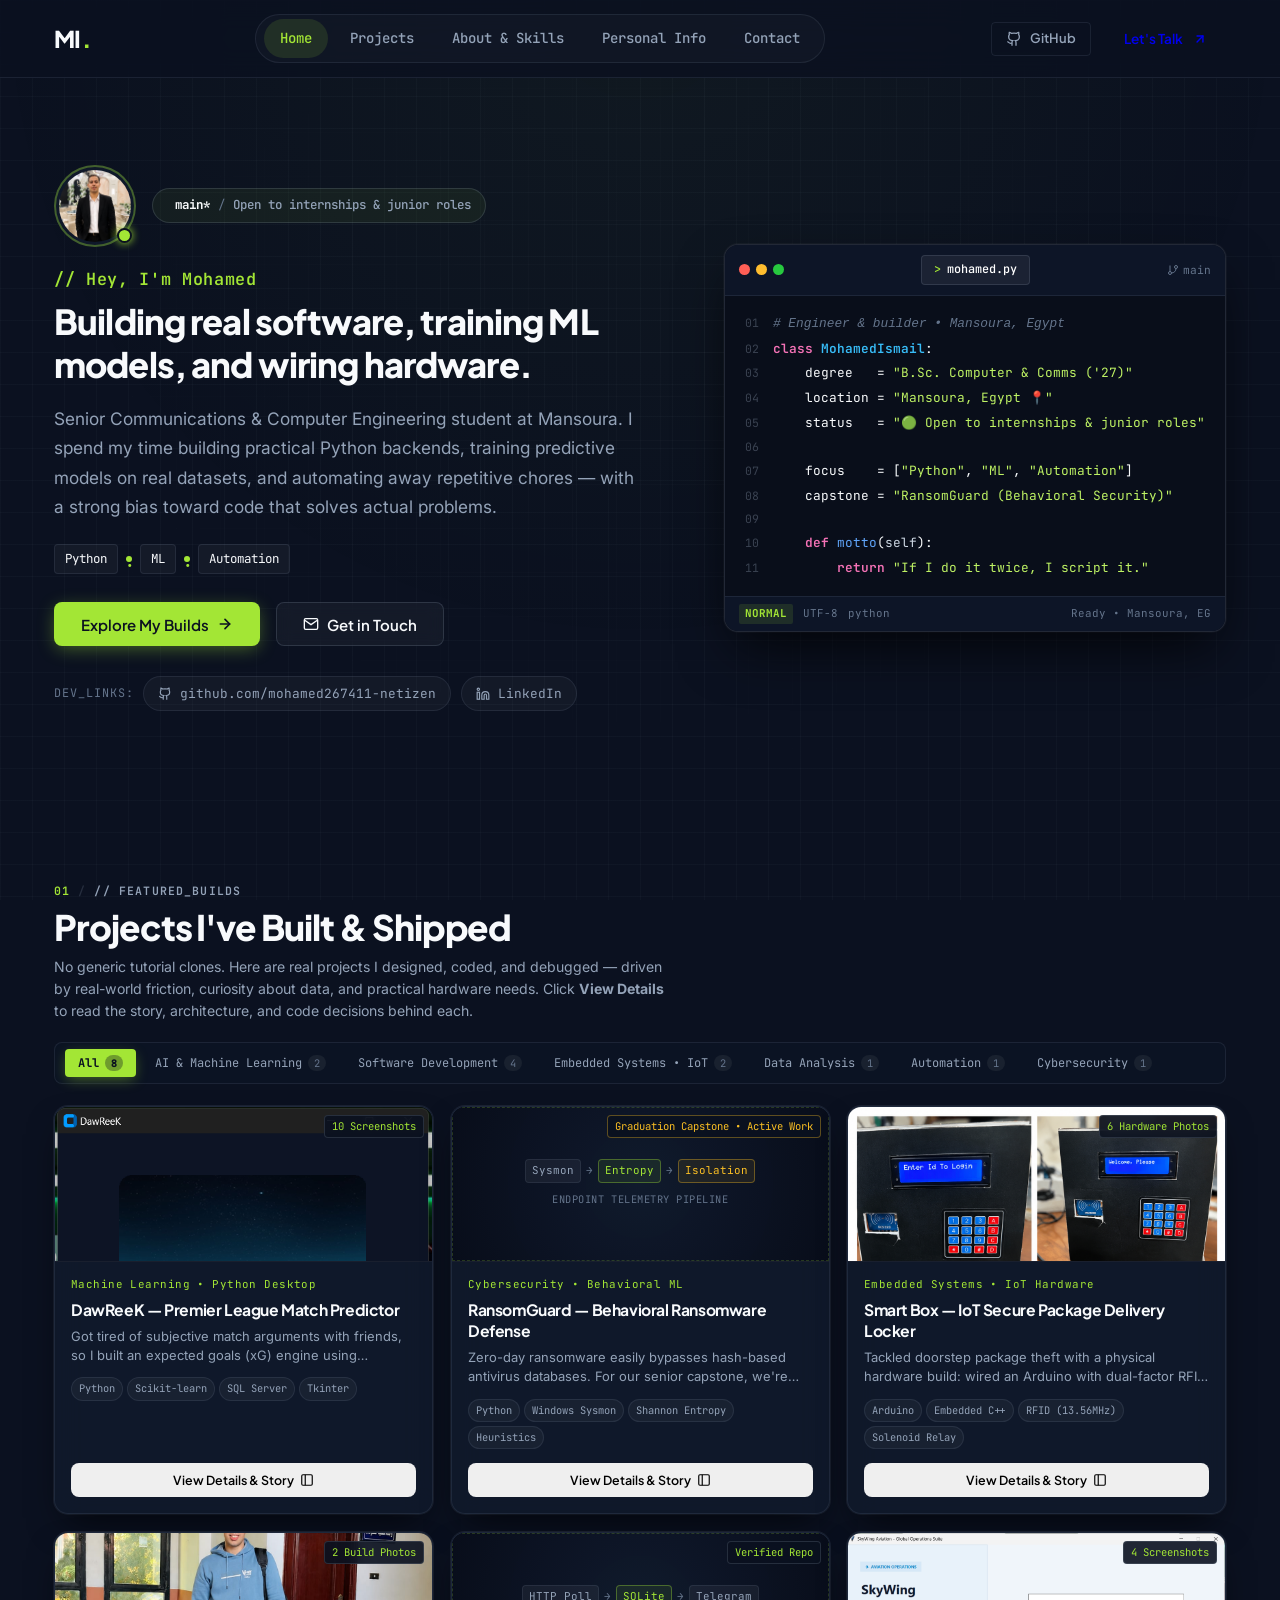
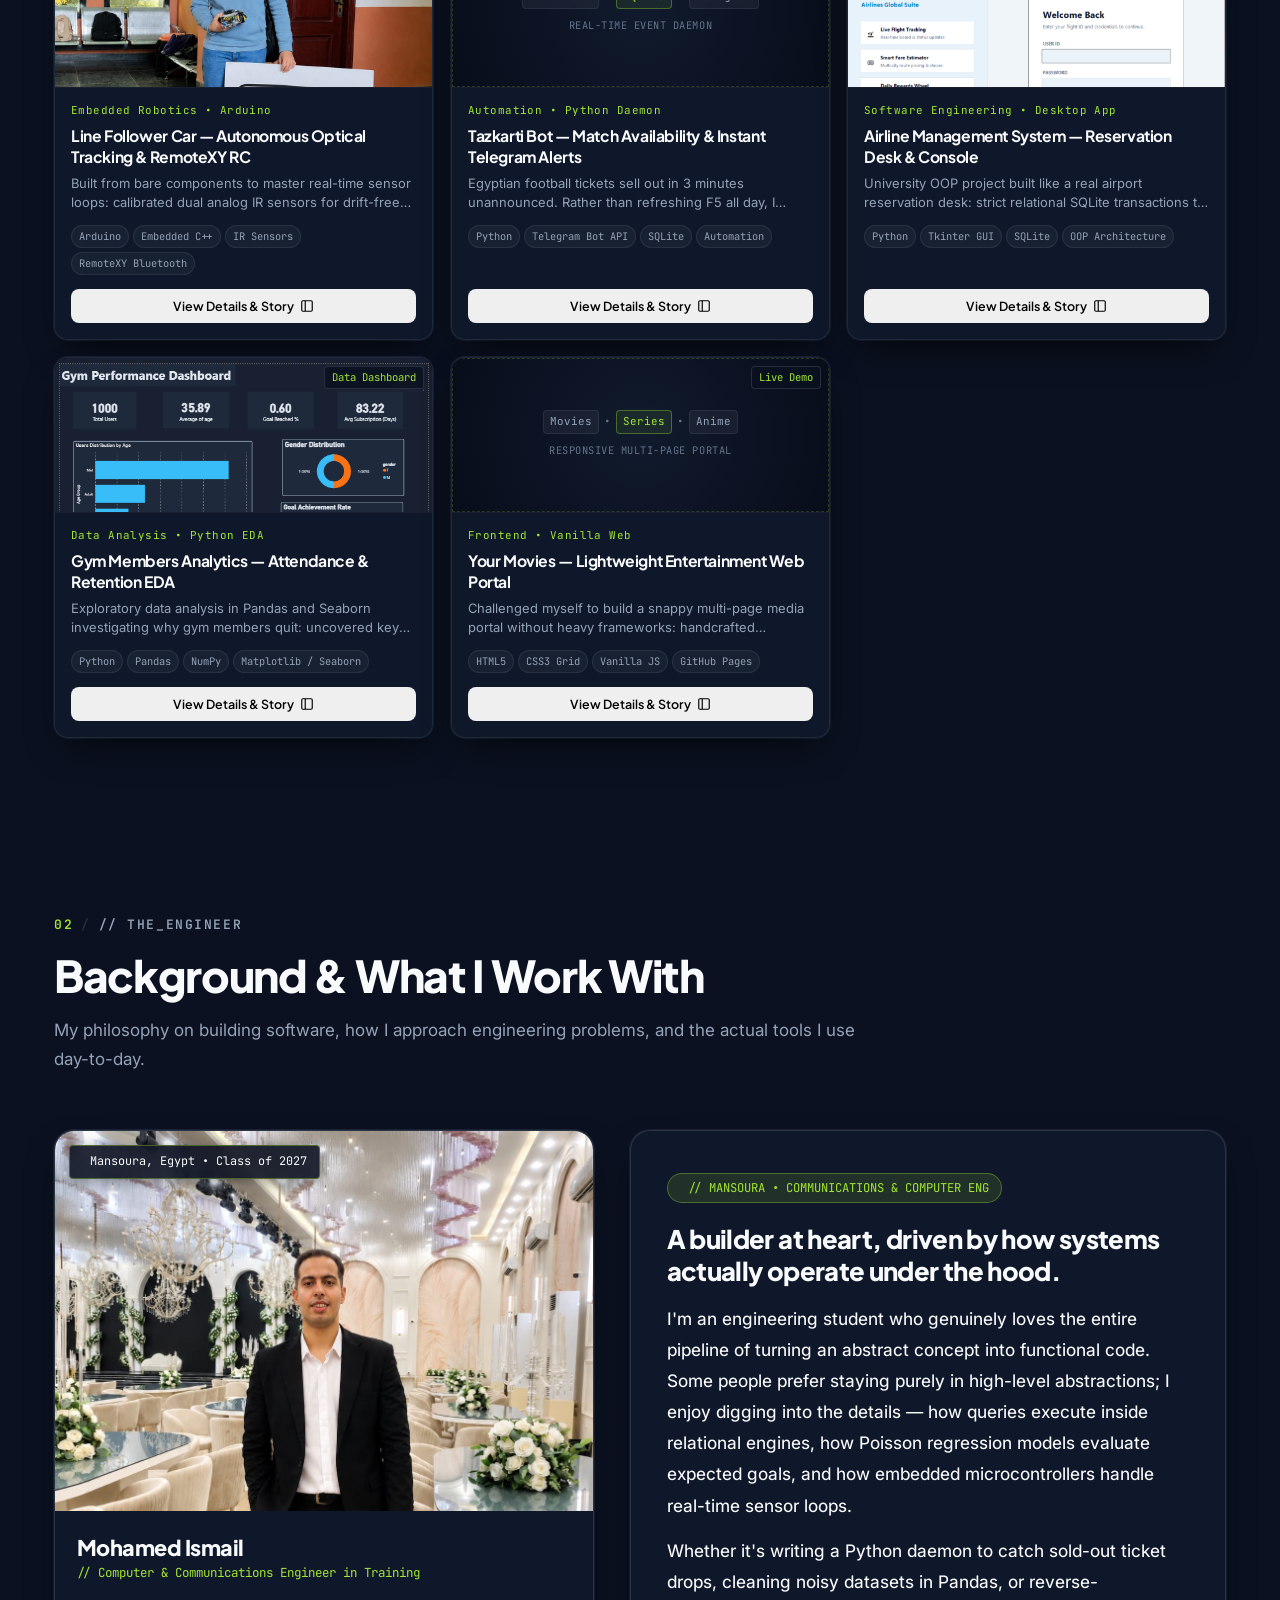
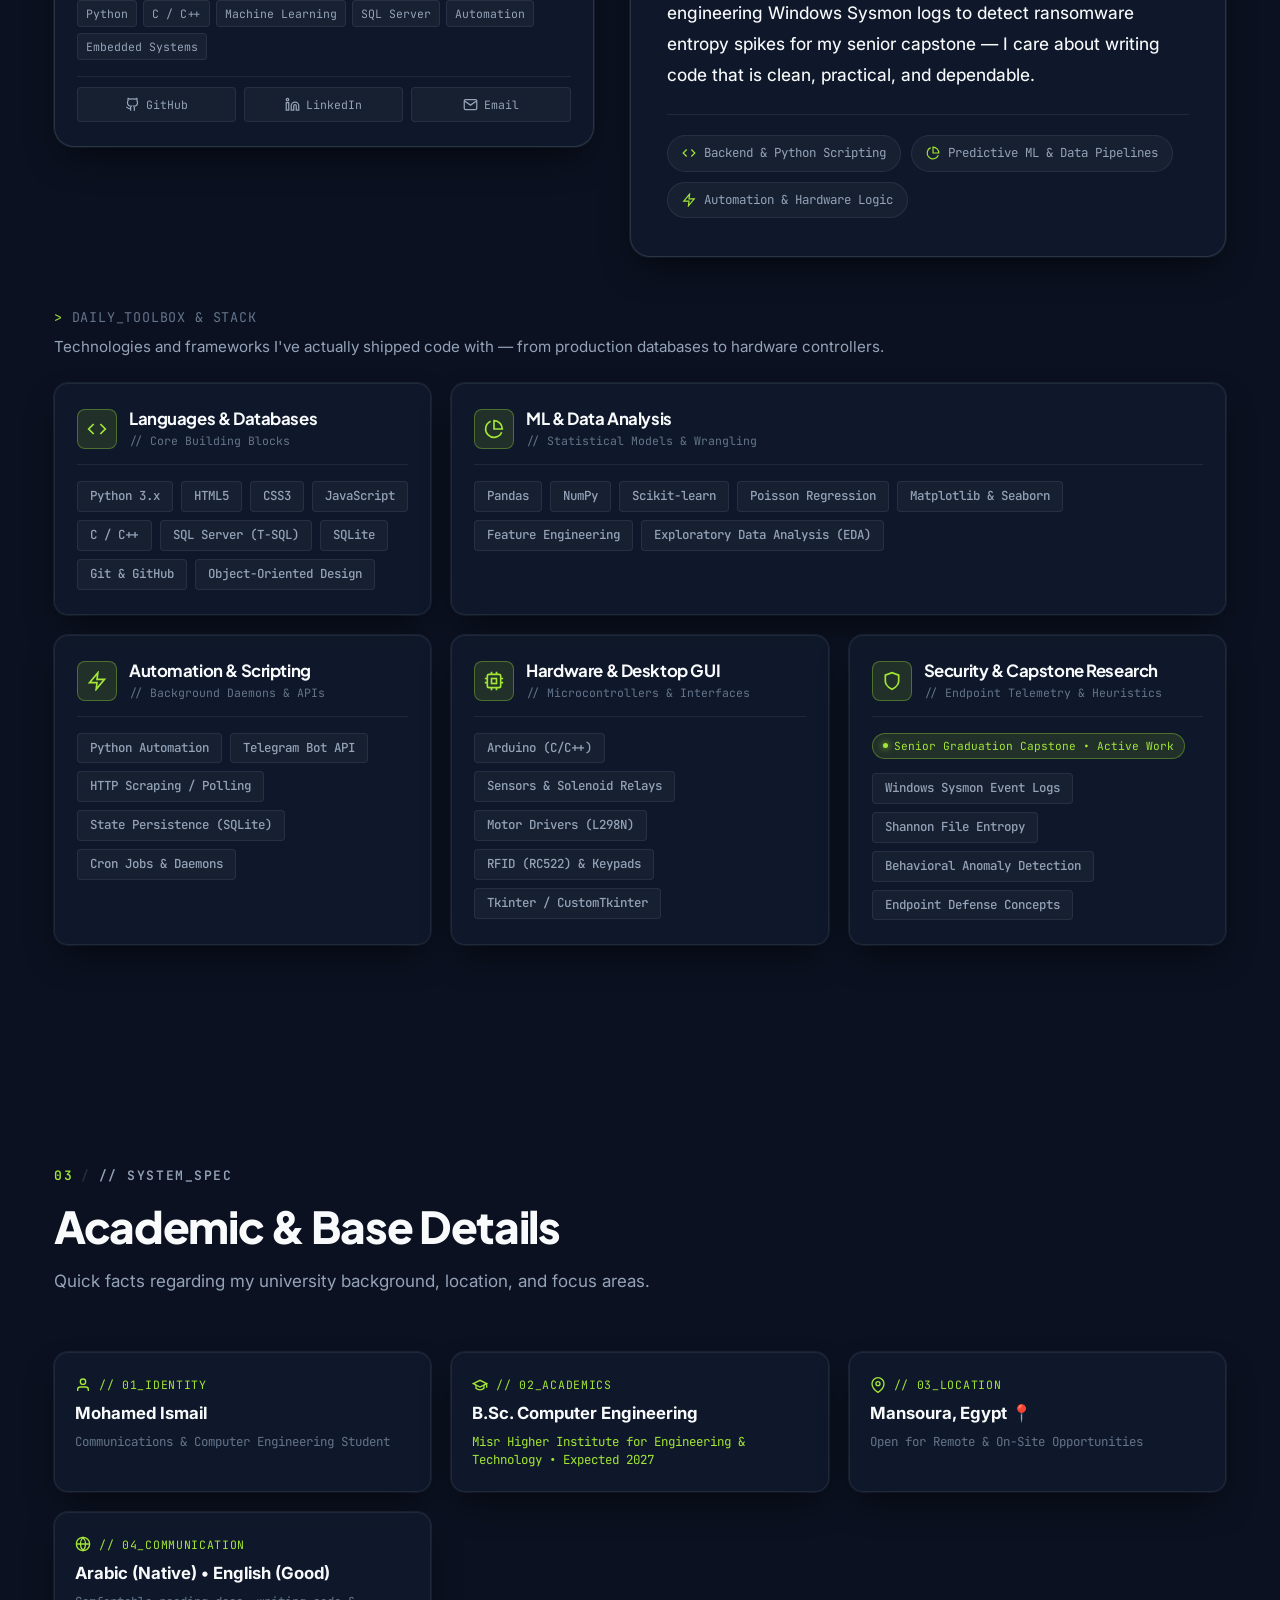
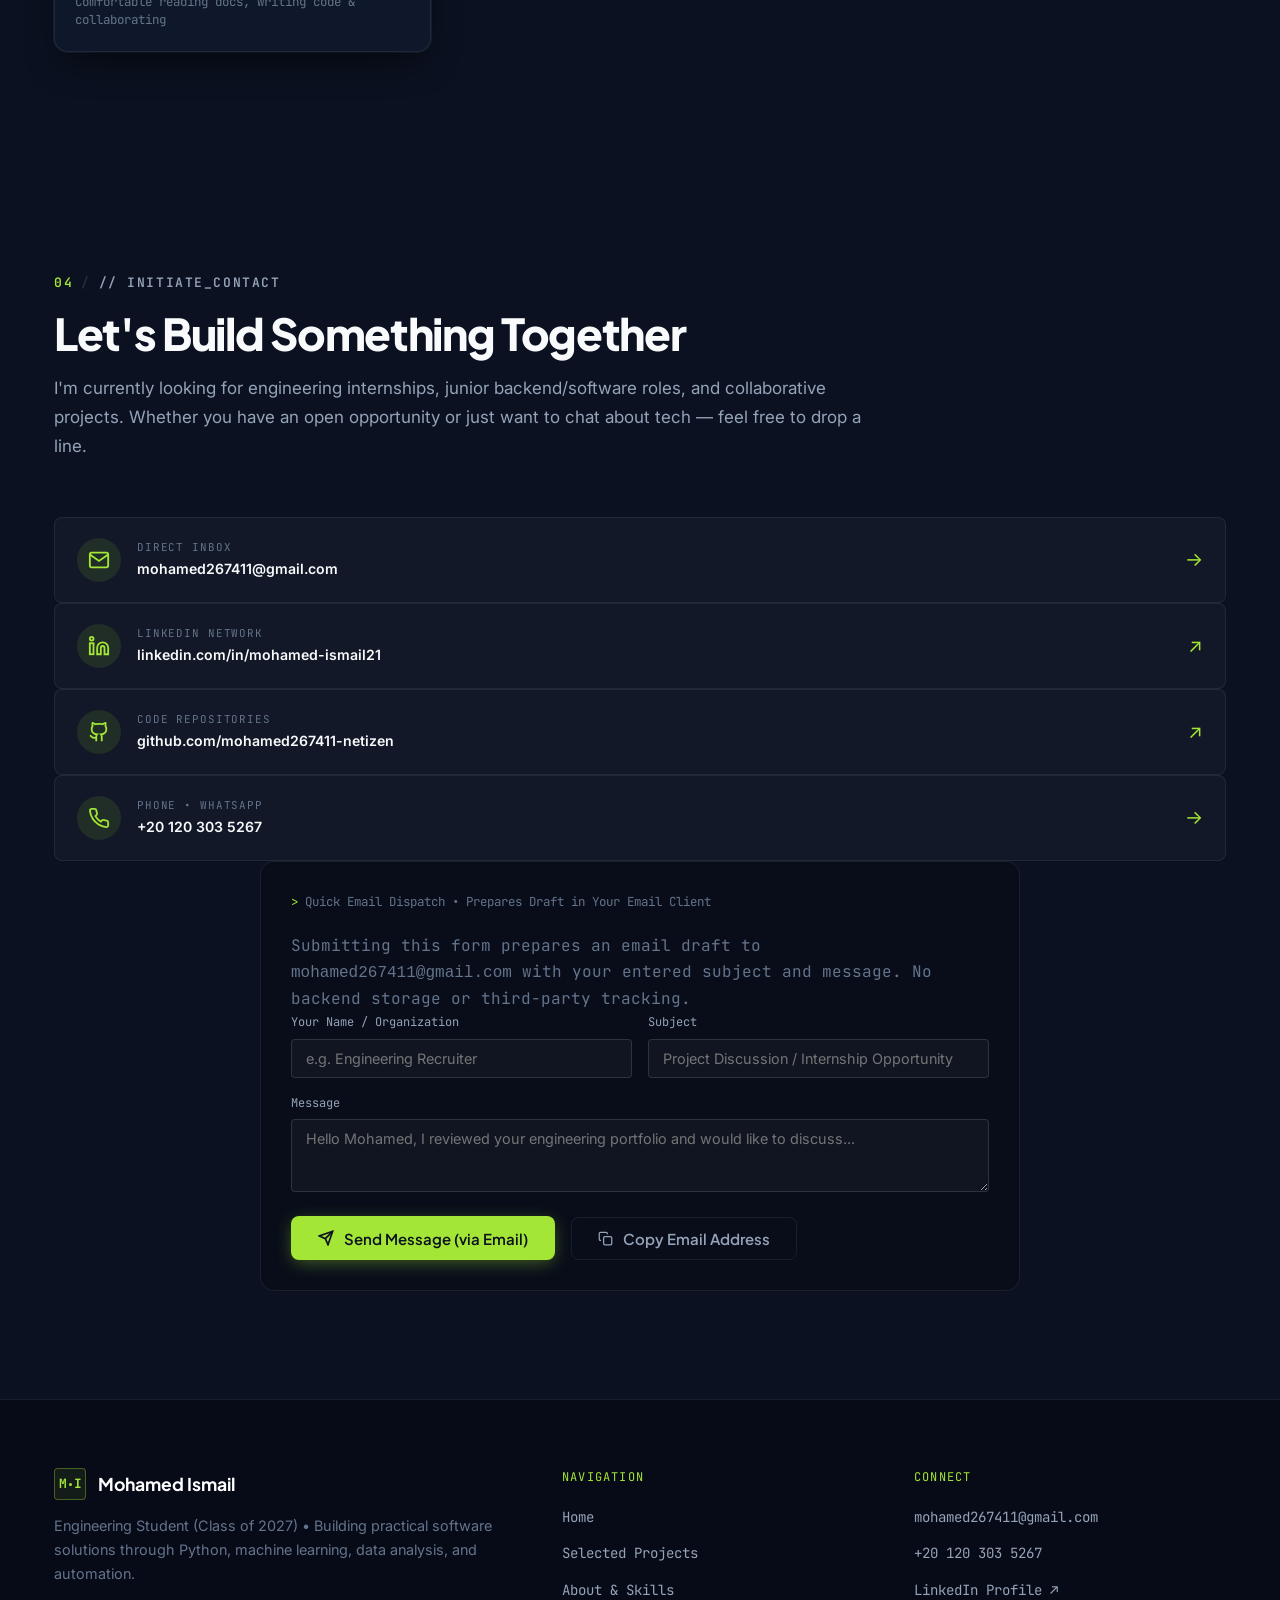
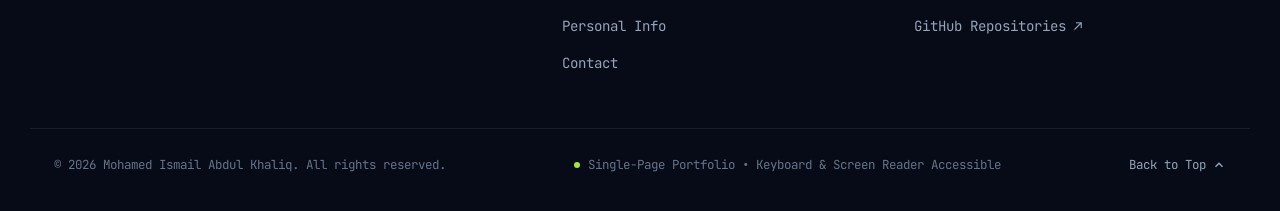
==== commit c429eaf6: "feat(skills): add HTML5, CSS3, JavaScript to languages & skills section" ====
--- a/index.html
+++ b/index.html
@@ -155,11 +155,11 @@
 
           <!-- Core Focus Highlights (Clean Monospace Tech Tags) -->
           <div class="hero-spec-strip font-mono" aria-label="Core Technical Focus">
-            <span class="spec-tag"><code>python</code></span>
+            <span class="spec-tag">Python</span>
             <span class="spec-dot" aria-hidden="true">&bull;</span>
-            <span class="spec-tag"><code>ml</code></span>
+            <span class="spec-tag">ML</span>
             <span class="spec-dot" aria-hidden="true">&bull;</span>
-            <span class="spec-tag"><code>automation</code></span>
+            <span class="spec-tag">Automation</span>
           </div>
 
           <!-- Primary & Secondary CTAs -->
@@ -658,6 +658,9 @@
             
             <div class="skills-pills-wrap">
               <span class="skill-pill">Python 3.x</span>
+              <span class="skill-pill">HTML5</span>
+              <span class="skill-pill">CSS3</span>
+              <span class="skill-pill">JavaScript</span>
               <span class="skill-pill">C / C++</span>
               <span class="skill-pill">SQL Server (T-SQL)</span>
               <span class="skill-pill">SQLite</span>
